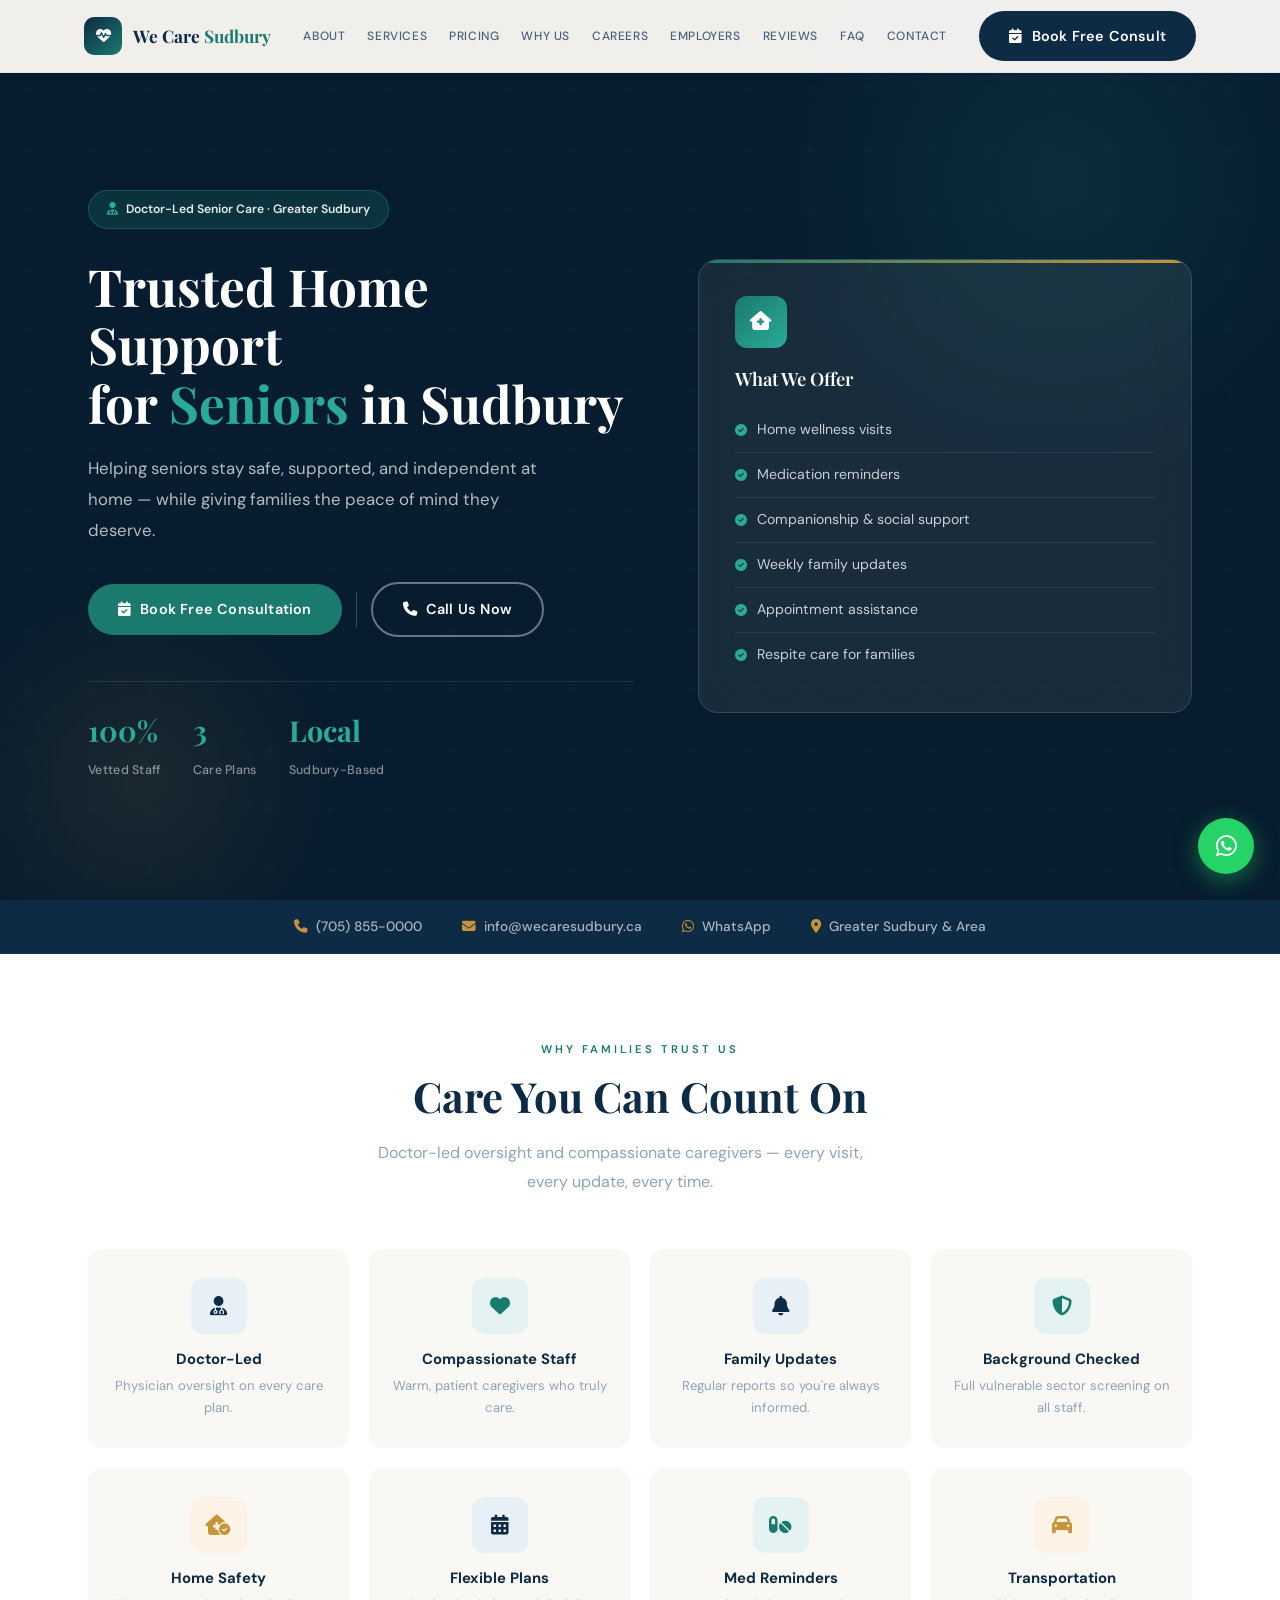
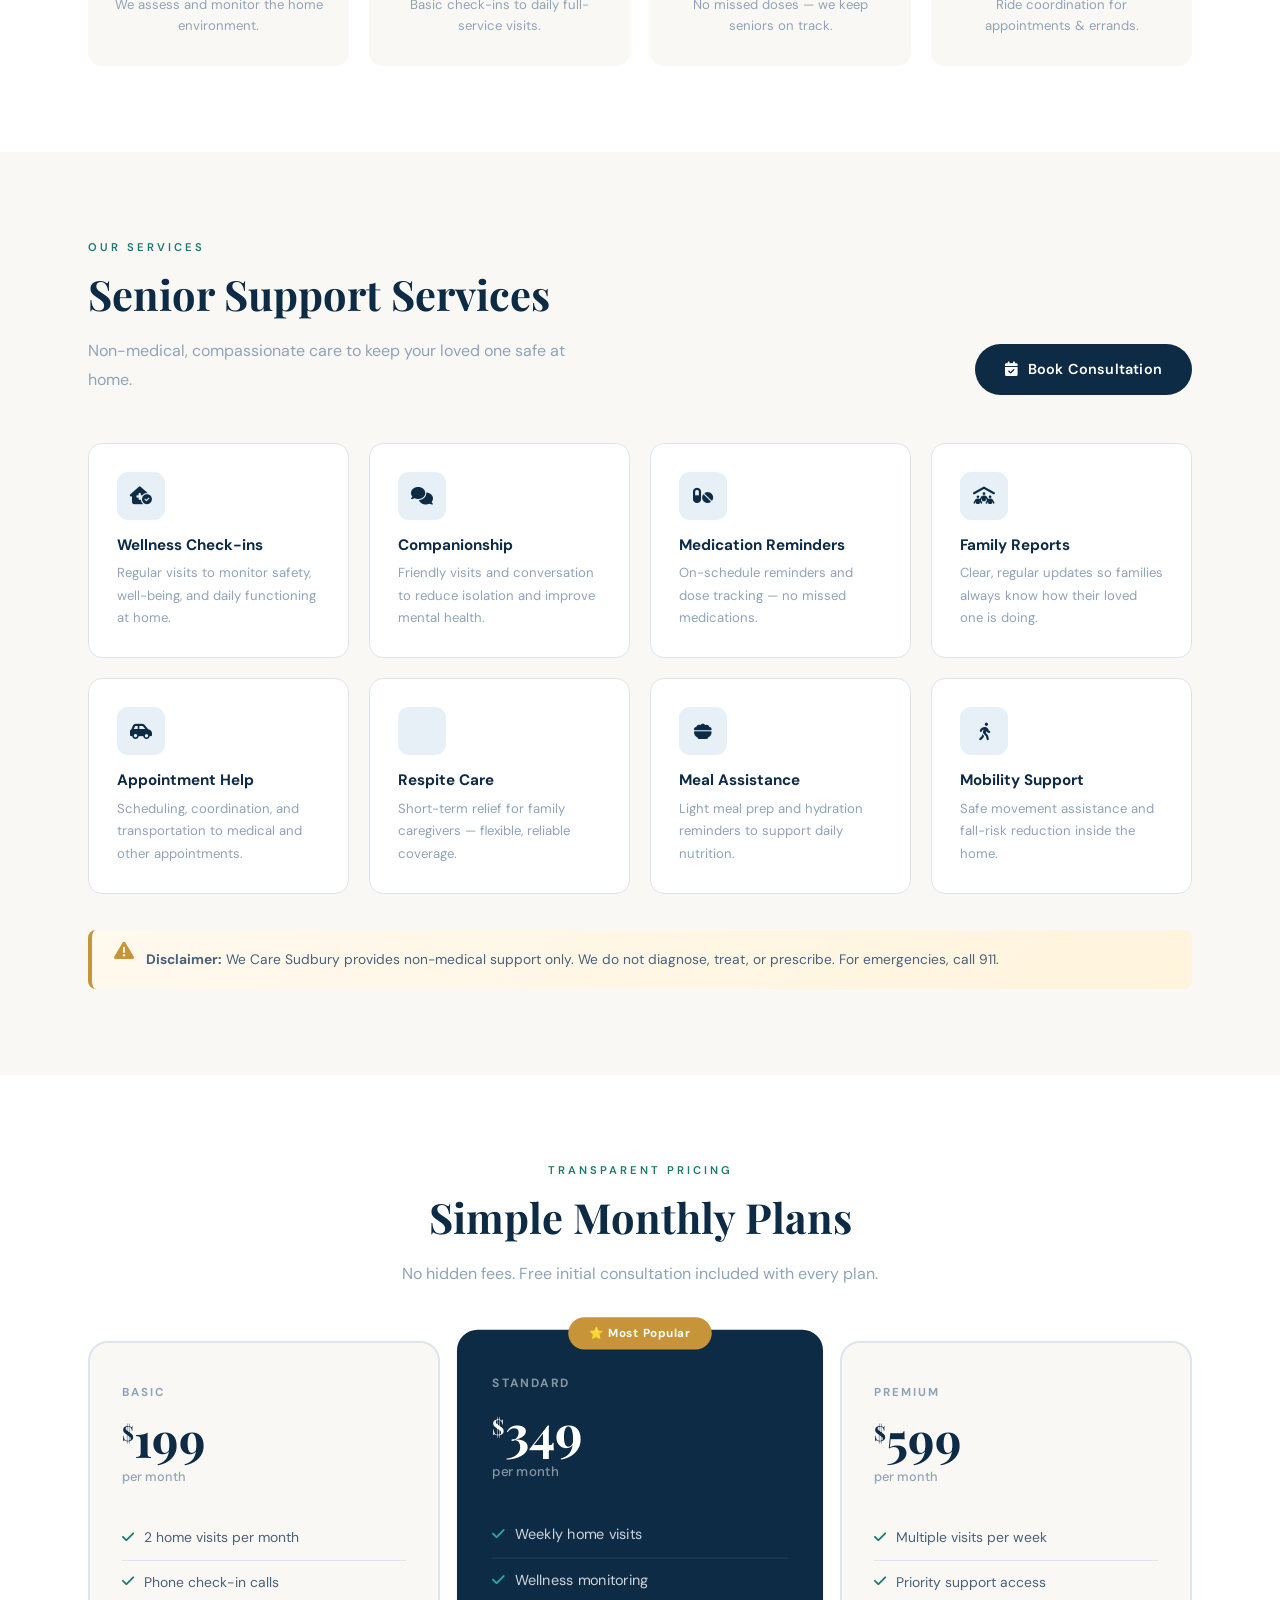
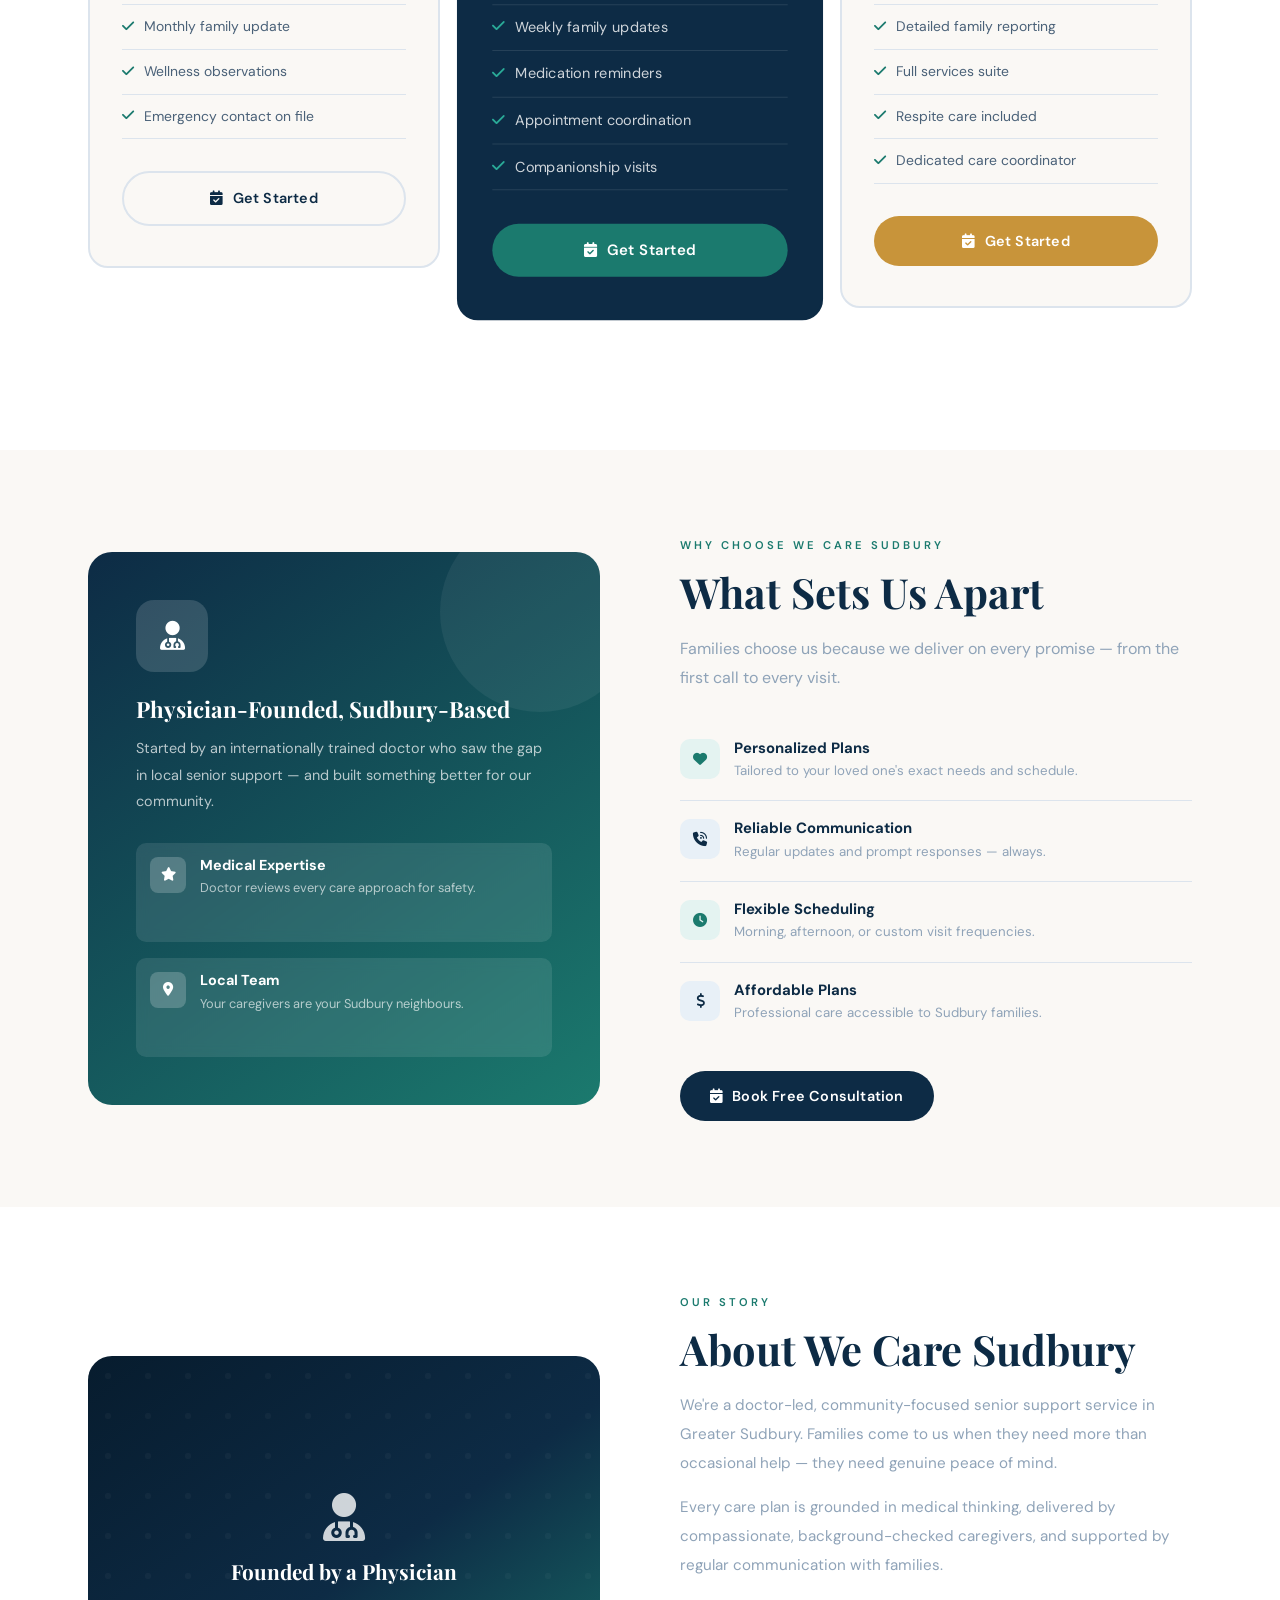
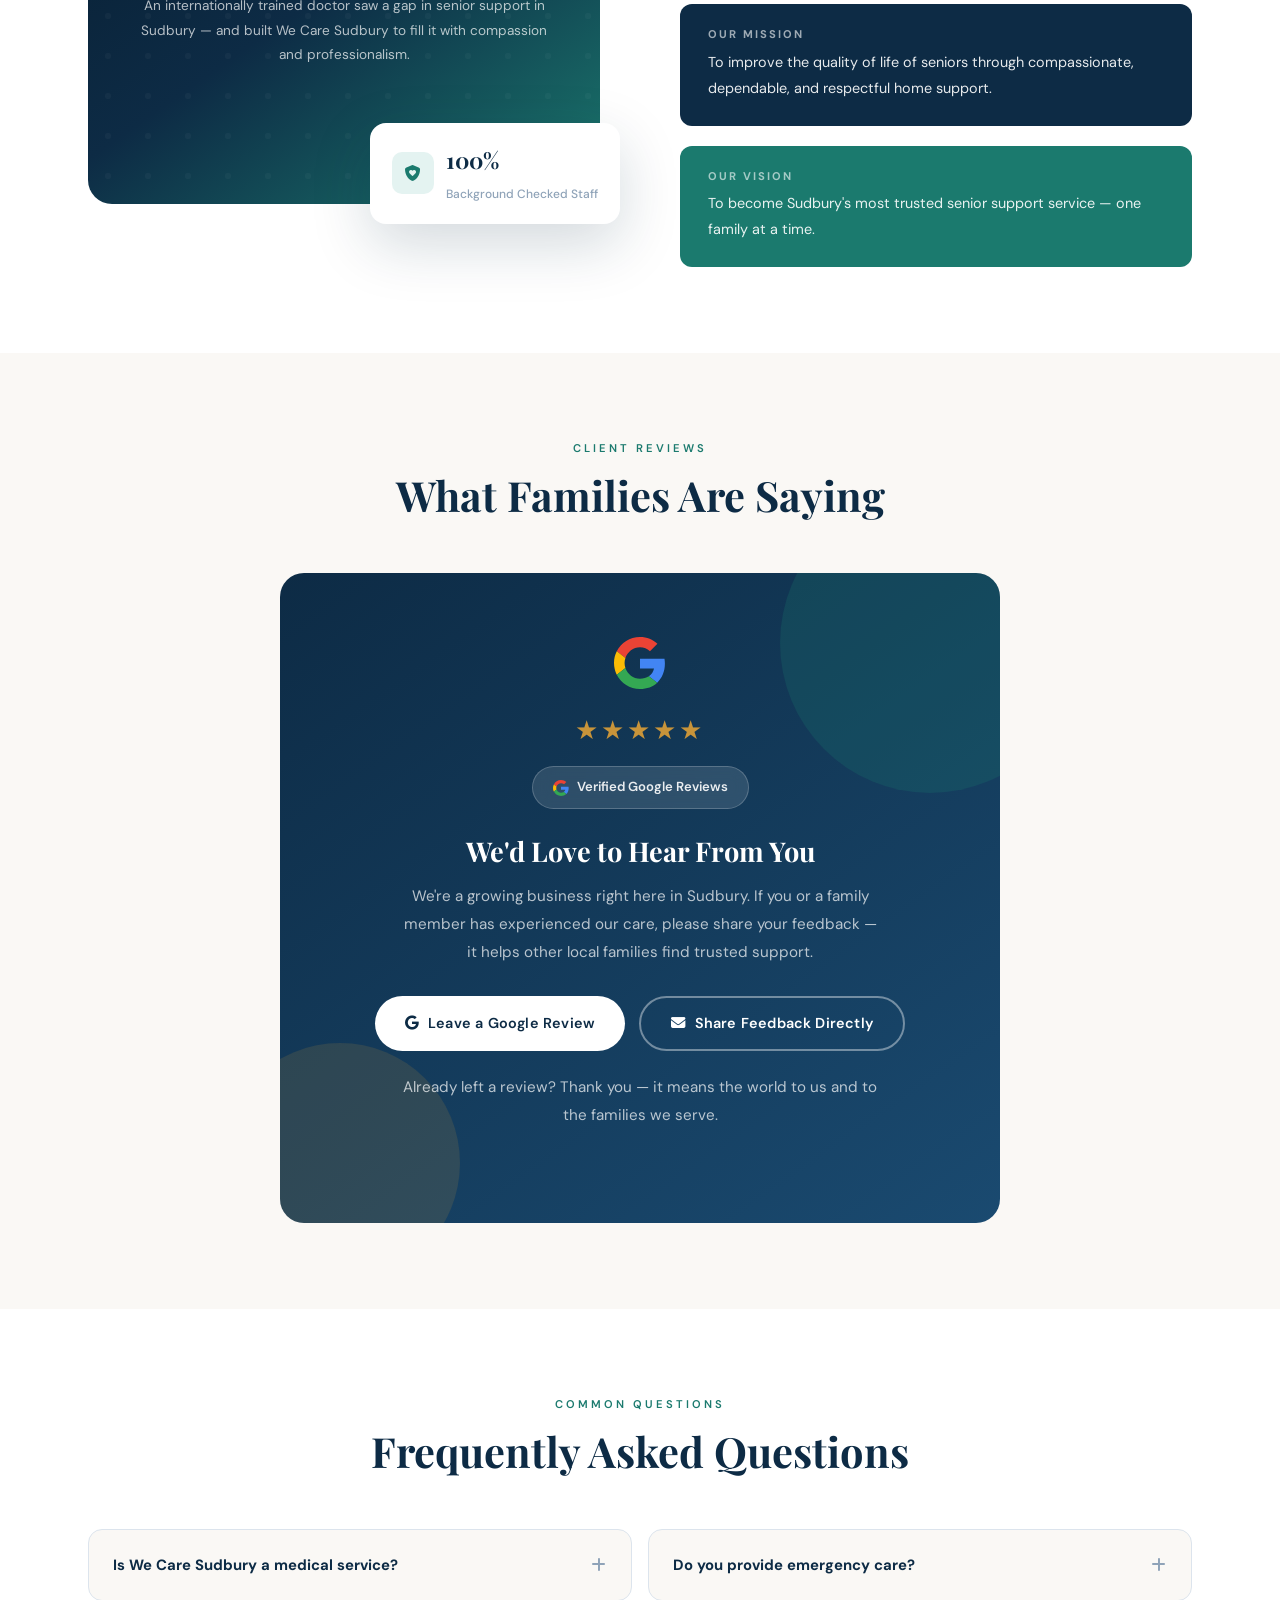
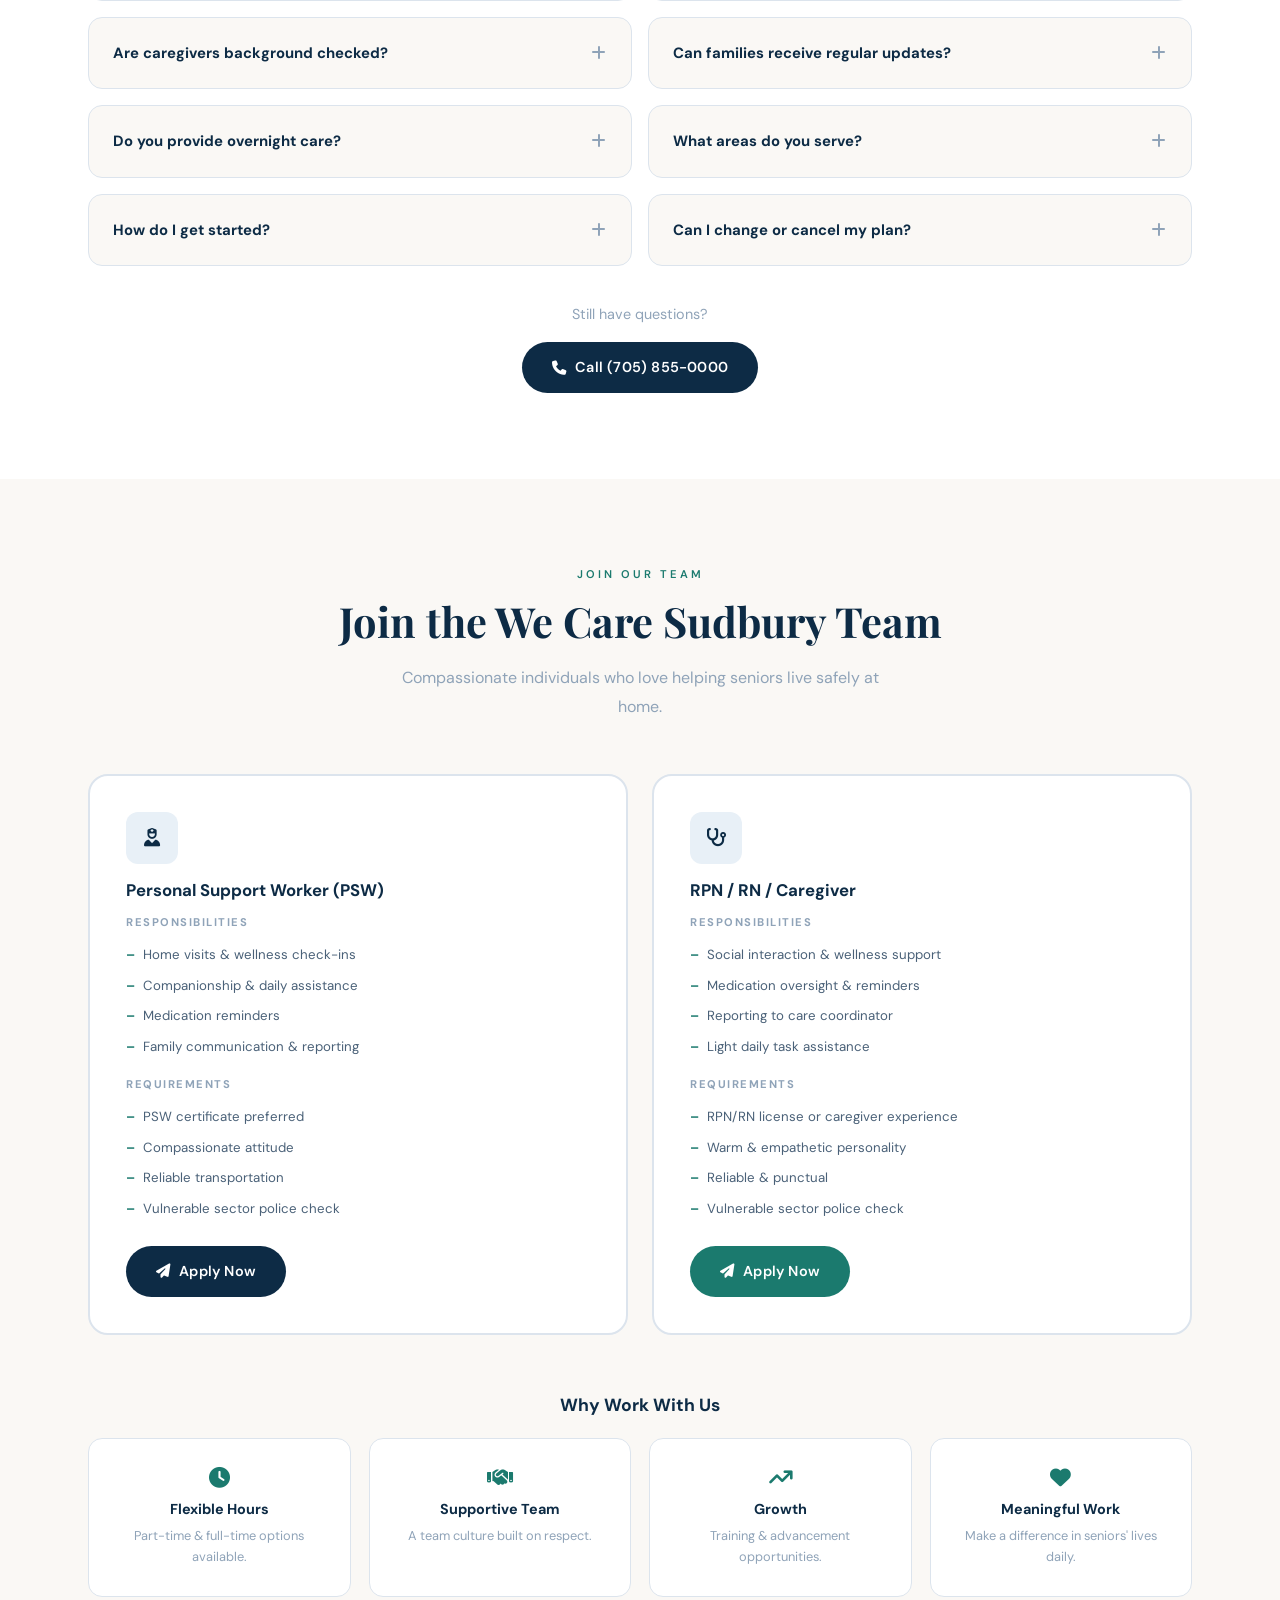
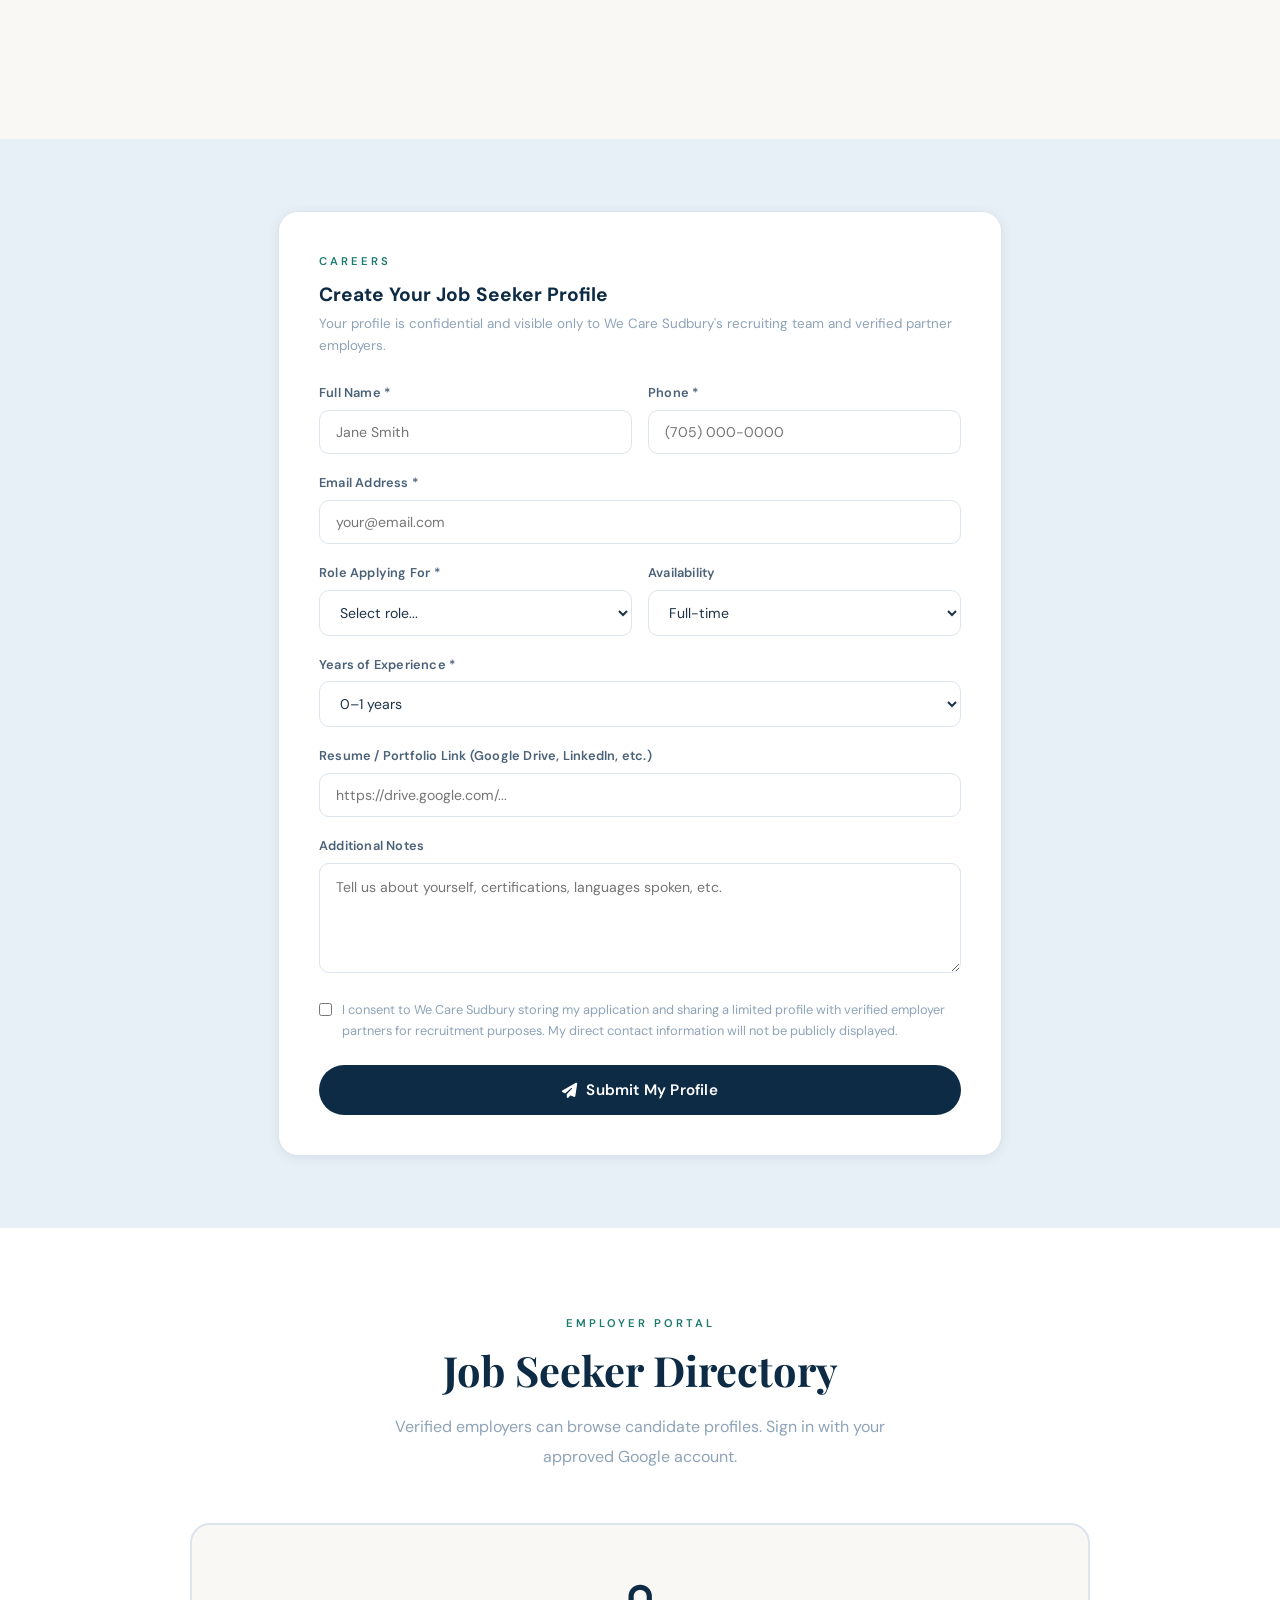
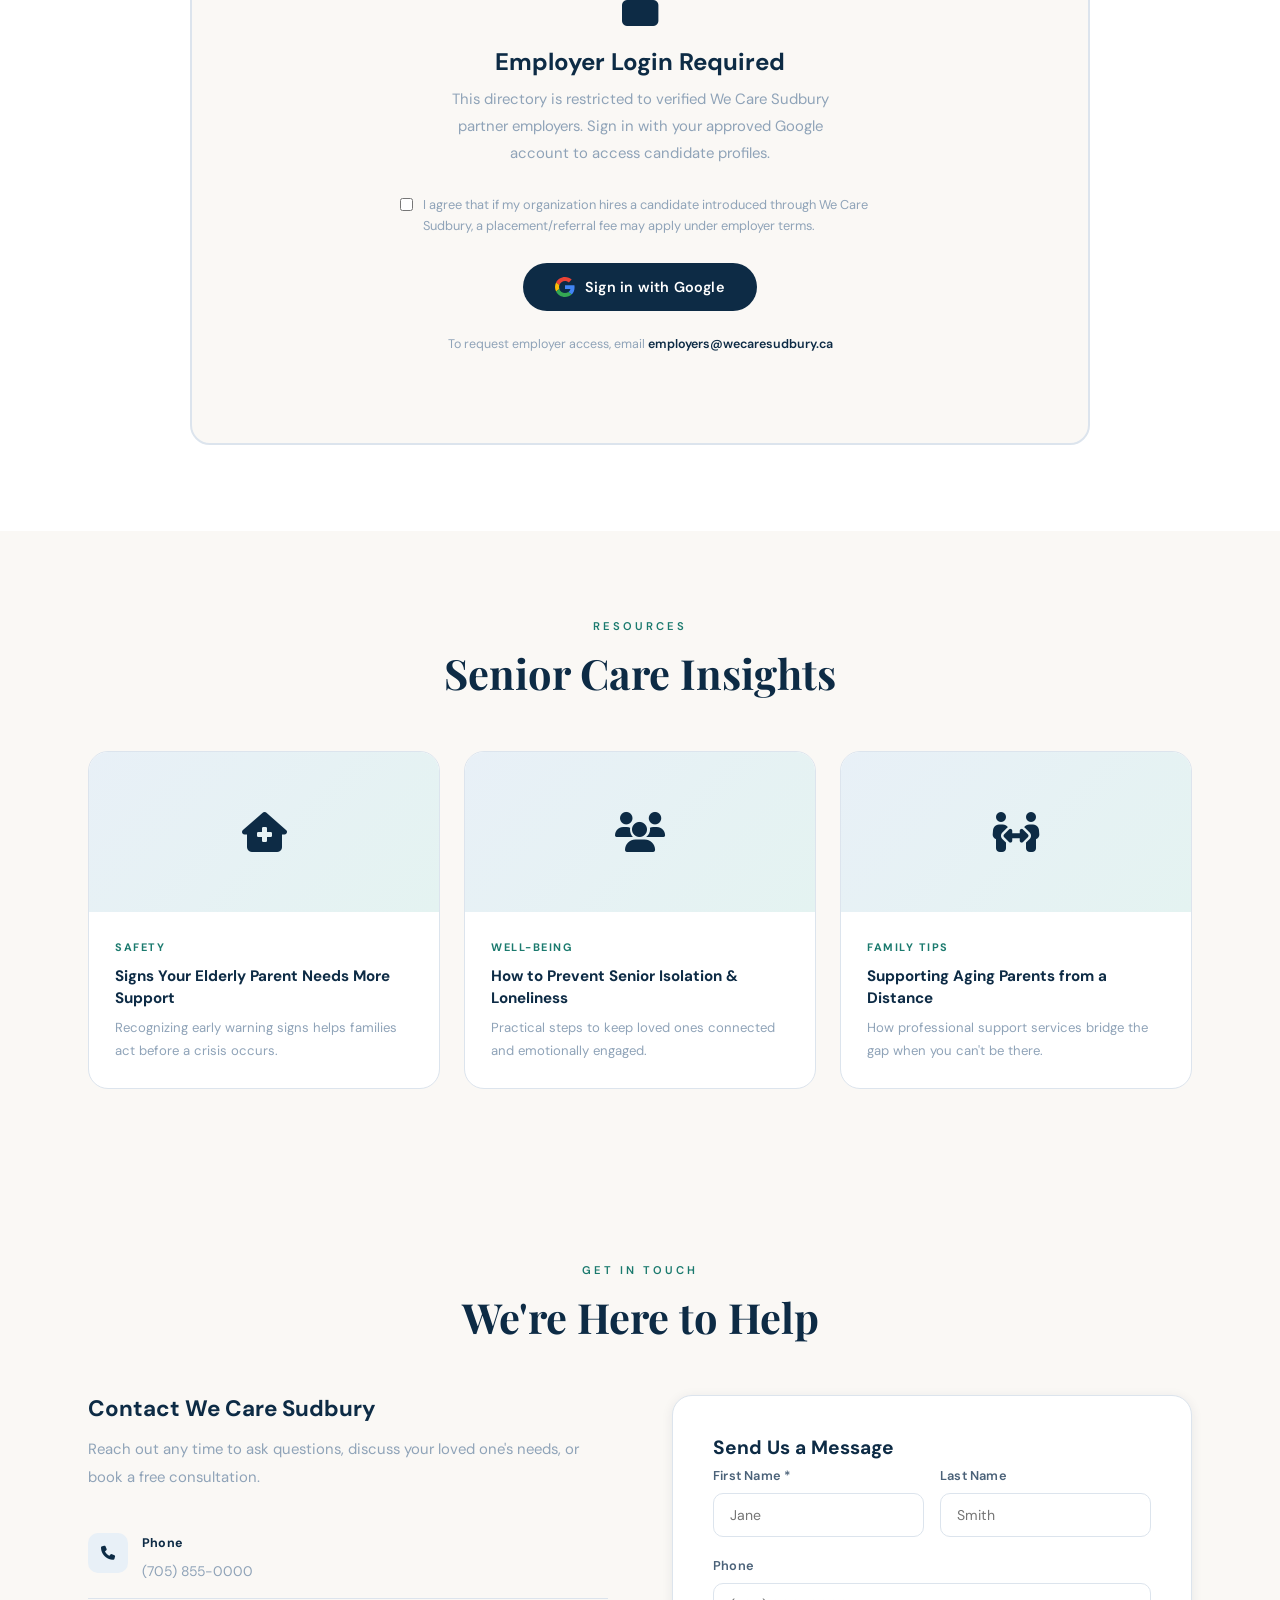
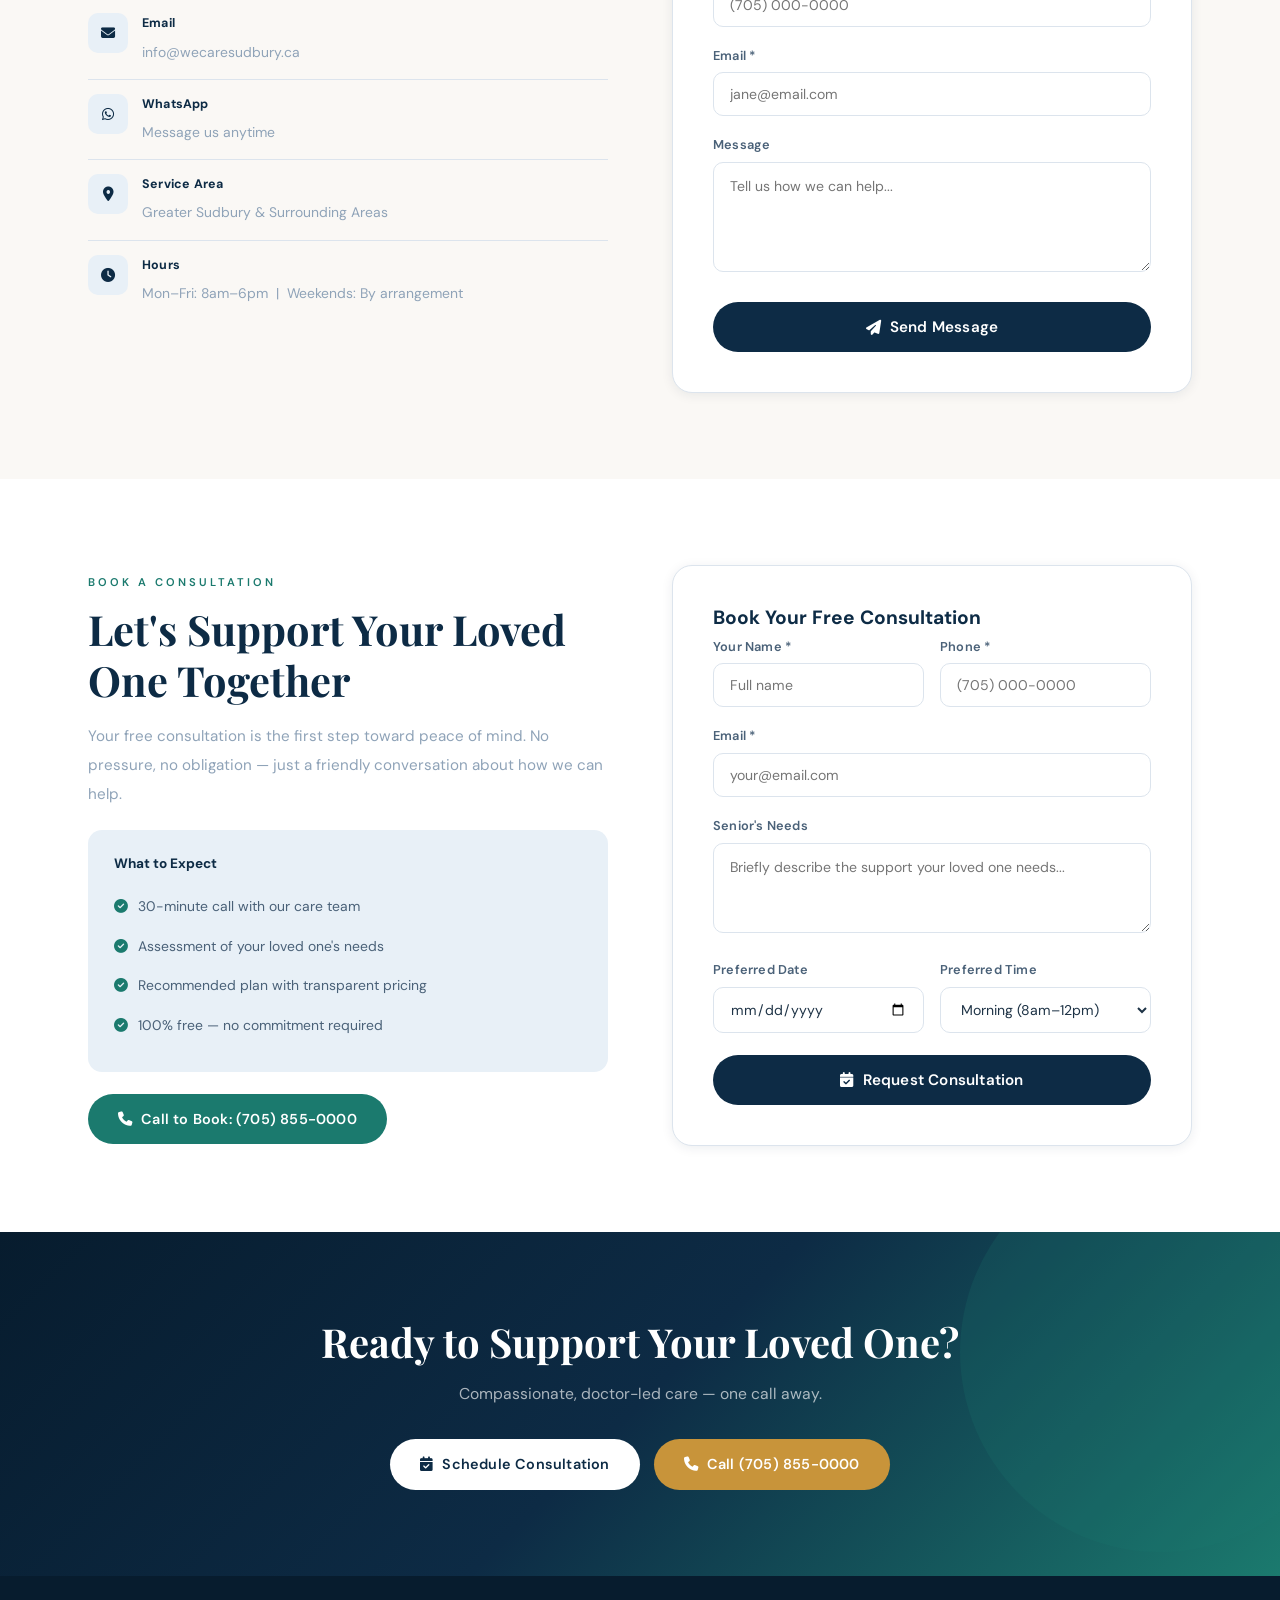
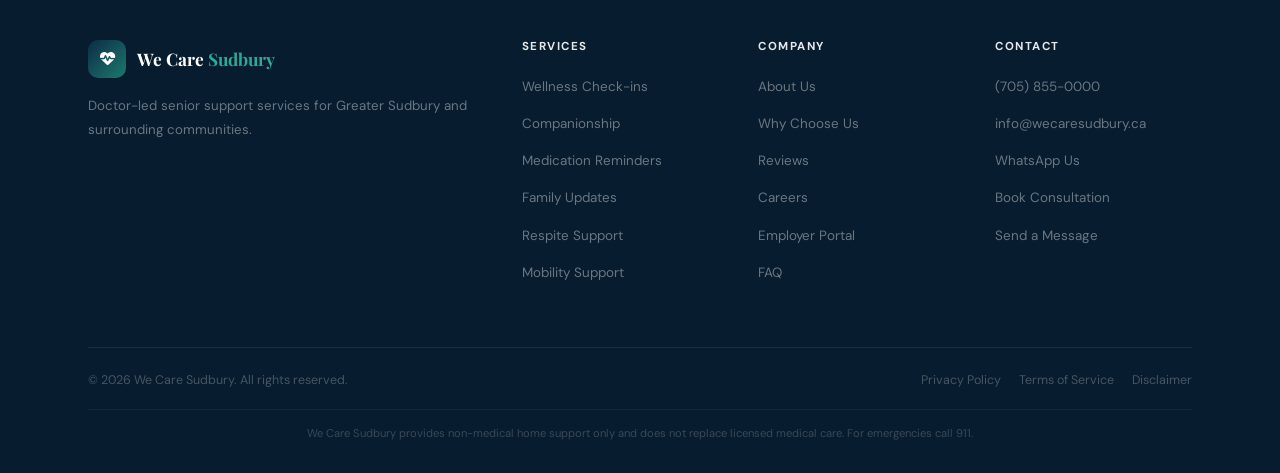
==== index.html @ a706f832 "Rename Index.html to index.html" ====
<!DOCTYPE html>
<html lang="en">
<head>
<meta charset="UTF-8"/>
<meta name="viewport" content="width=device-width,initial-scale=1.0"/>
<title>We Care Sudbury | Doctor-Led Senior Home Support</title>
<meta name="description" content="Doctor-led senior home support in Greater Sudbury. Wellness visits, companionship, medication reminders, respite support, and more."/>
<link rel="preconnect" href="https://fonts.googleapis.com"/>
<link href="https://fonts.googleapis.com/css2?family=Playfair+Display:wght@400;600;700;800&family=DM+Sans:wght@300;400;500;600;700&display=swap" rel="stylesheet"/>
<link rel="stylesheet" href="https://cdnjs.cloudflare.com/ajax/libs/font-awesome/6.5.0/css/all.min.css"/>
<script src="https://accounts.google.com/gsi/client" async defer></script>
<style>
/* ═══════════════════ VARIABLES ═══════════════════ */
:root{
  --navy:#0d2b45;
  --navy-dk:#071c2e;
  --navy-lt:#e8f0f7;
  --teal:#1b7a6e;
  --teal-lt:#e4f3f1;
  --teal-md:#2aab98;
  --gold:#c8943a;
  --gold-lt:#fdf3e4;
  --cream:#faf8f5;
  --white:#ffffff;
  --g100:#f0f4f8;
  --g200:#dce4ed;
  --g400:#8fa3b8;
  --g600:#4a6178;
  --g800:#1e3346;
  --shadow-sm:0 2px 12px rgba(13,43,69,.08);
  --shadow-md:0 8px 32px rgba(13,43,69,.12);
  --shadow-lg:0 20px 60px rgba(13,43,69,.18);
  --r:14px;
  --r-sm:8px;
}
*,*::before,*::after{box-sizing:border-box;margin:0;padding:0}
html{scroll-behavior:smooth}
body{font-family:'DM Sans',sans-serif;color:var(--g800);background:var(--cream);line-height:1.7;overflow-x:hidden}
h1,h2,h3,h4,h5{font-family:'Playfair Display',serif;line-height:1.22}
a{text-decoration:none;color:inherit}

/* ═══════════════════ UTILITIES ═══════════════════ */
.container{max-width:1160px;margin:0 auto;padding:0 28px}
.container-sm{max-width:780px;margin:0 auto;padding:0 28px}
section{scroll-margin-top:72px}
.lbl{font-family:'DM Sans',sans-serif;font-weight:600;font-size:.7rem;text-transform:uppercase;letter-spacing:3px;color:var(--teal);margin-bottom:12px;display:block}
.stitle{font-size:clamp(1.8rem,4vw,2.6rem);font-weight:700;margin-bottom:16px;color:var(--navy)}
.ssub{font-size:1rem;color:var(--g400);line-height:1.85;max-width:520px}
.text-center{text-align:center}
.text-center .ssub{margin-left:auto;margin-right:auto}

/* ═══════════════════ BUTTONS ═══════════════════ */
.btn{display:inline-flex;align-items:center;gap:9px;padding:13px 30px;border-radius:50px;font-family:'DM Sans',sans-serif;font-weight:600;font-size:.9rem;cursor:pointer;border:none;transition:all .28s cubic-bezier(.34,1.56,.64,1);letter-spacing:.2px;white-space:nowrap}
.btn-navy{background:var(--navy);color:#fff}
.btn-navy:hover{background:var(--navy-dk);transform:translateY(-2px);box-shadow:0 10px 28px rgba(13,43,69,.35)}
.btn-teal{background:var(--teal);color:#fff}
.btn-teal:hover{background:#155f55;transform:translateY(-2px);box-shadow:0 10px 28px rgba(27,122,110,.35)}
.btn-gold{background:var(--gold);color:#fff}
.btn-gold:hover{background:#a87830;transform:translateY(-2px);box-shadow:0 10px 28px rgba(200,148,58,.4)}
.btn-outline{background:transparent;color:var(--navy);border:2px solid var(--g200)}
.btn-outline:hover{border-color:var(--navy);background:var(--navy);color:#fff;transform:translateY(-2px)}
.btn-outline-white{background:transparent;color:#fff;border:2px solid rgba(255,255,255,.4)}
.btn-outline-white:hover{background:#fff;color:var(--navy);transform:translateY(-2px)}
.btn-white{background:#fff;color:var(--navy)}
.btn-white:hover{background:var(--cream);transform:translateY(-2px);box-shadow:var(--shadow-md)}
.btn-sm{padding:10px 22px;font-size:.82rem}

/* ═══════════════════ NAV ═══════════════════ */
nav{position:fixed;top:0;left:0;right:0;z-index:1000;background:rgba(250,248,245,.96);backdrop-filter:blur(14px);border-bottom:1px solid var(--g200);transition:box-shadow .3s}
.nav-inner{display:flex;align-items:center;justify-content:space-between;height:72px;max-width:1160px;margin:0 auto;padding:0 24px;gap:16px}
.logo{display:flex;align-items:center;gap:11px;flex-shrink:0}
.logo-mark{width:38px;height:38px;background:linear-gradient(135deg,var(--navy),var(--teal));border-radius:10px;display:flex;align-items:center;justify-content:center;color:#fff;font-size:.95rem}
.logo-text{font-family:'Playfair Display',serif;font-weight:700;font-size:1.08rem;color:var(--navy)}
.logo-text span{color:var(--teal)}
.nav-links{display:flex;align-items:center;gap:2px;flex:1;justify-content:center}
.nav-links a{font-family:'DM Sans',sans-serif;font-weight:500;font-size:.75rem;color:var(--g600);padding:7px 10px;border-radius:8px;transition:all .2s;text-transform:uppercase;letter-spacing:.6px}
.nav-links a:hover{color:var(--navy);background:var(--navy-lt)}
.hamburger{display:none;background:none;border:none;cursor:pointer;padding:8px;flex-shrink:0}
.hamburger span{display:block;width:22px;height:2px;background:var(--g600);margin:5px 0;border-radius:2px;transition:all .3s}
.mob{display:none;position:fixed;top:72px;left:0;right:0;bottom:0;background:var(--cream);z-index:999;padding:28px;overflow-y:auto}
.mob.open{display:block}
.mob a{display:block;font-family:'DM Sans',sans-serif;font-weight:600;font-size:1rem;color:var(--g600);padding:14px 0;border-bottom:1px solid var(--g200)}
.mob a:hover{color:var(--navy)}
.mob .btn{margin-top:16px;width:100%;justify-content:center}

/* ═══════════════════ ANIMATIONS ═══════════════════ */
.fu{opacity:0;transform:translateY(28px);transition:opacity .6s ease,transform .6s ease}
.fu.vis{opacity:1;transform:translateY(0)}

/* ═══════════════════ HERO ═══════════════════ */
#home{min-height:100vh;background:var(--navy-dk);display:flex;align-items:center;padding-top:72px;position:relative;overflow:hidden}
.hero-bg{position:absolute;inset:0;background:url("data:image/svg+xml,%3Csvg width='60' height='60' viewBox='0 0 60 60' xmlns='http://www.w3.org/2000/svg'%3E%3Cg fill='none' fill-rule='evenodd'%3E%3Cg fill='%231b7a6e' fill-opacity='0.04'%3E%3Ccircle cx='30' cy='30' r='4'/%3E%3C/g%3E%3C/g%3E%3C/svg%3E")}
.hero-glow{position:absolute;top:-120px;right:-80px;width:600px;height:600px;border-radius:50%;background:radial-gradient(circle,rgba(27,122,110,.18) 0%,transparent 70%);pointer-events:none}
.hero-glow2{position:absolute;bottom:-80px;left:-60px;width:400px;height:400px;border-radius:50%;background:radial-gradient(circle,rgba(200,148,58,.1) 0%,transparent 70%);pointer-events:none}
.hero-grid{display:grid;grid-template-columns:1.05fr 0.95fr;gap:64px;align-items:center;padding:80px 0;position:relative;z-index:1}
.hero-txt{color:#fff}
.hero-badge{display:inline-flex;align-items:center;gap:8px;background:rgba(27,122,110,.25);border:1px solid rgba(42,171,152,.3);border-radius:50px;padding:8px 18px;font-size:.76rem;font-weight:600;color:rgba(255,255,255,.9);margin-bottom:28px;backdrop-filter:blur(8px)}
.hero-badge i{color:var(--teal-md)}
.hero-txt h1{font-size:clamp(2rem,4.8vw,3.2rem);font-weight:700;color:#fff;margin-bottom:20px;line-height:1.15}
.hero-txt h1 em{color:var(--teal-md);font-style:normal}
.hero-txt p{font-size:1.05rem;color:rgba(255,255,255,.7);margin-bottom:36px;line-height:1.85;max-width:460px}
.hero-btns{display:flex;align-items:center;gap:14px;flex-wrap:wrap;margin-bottom:44px}
.hero-divider{width:1px;height:36px;background:rgba(255,255,255,.2)}
.hero-stats{display:flex;gap:32px;padding-top:24px;border-top:1px solid rgba(255,255,255,.1);flex-wrap:wrap}
.hero-stat strong{display:block;font-family:'Playfair Display',serif;font-size:1.8rem;font-weight:700;color:var(--teal-md)}
.hero-stat span{font-size:.78rem;color:rgba(255,255,255,.5);font-weight:500;letter-spacing:.3px}

/* Hero Card */
.hero-card{background:rgba(255,255,255,.07);backdrop-filter:blur(18px);border:1px solid rgba(255,255,255,.13);border-radius:20px;padding:36px;position:relative;overflow:hidden}
.hero-card::before{content:'';position:absolute;top:0;left:0;right:0;height:3px;background:linear-gradient(90deg,var(--teal),var(--gold))}
.hero-card-icon{width:52px;height:52px;background:linear-gradient(135deg,var(--teal),var(--teal-md));border-radius:12px;display:flex;align-items:center;justify-content:center;color:#fff;font-size:1.2rem;margin-bottom:20px}
.hero-card h3{font-size:1.15rem;color:#fff;margin-bottom:18px;font-weight:600}
.hero-card ul{list-style:none}
.hero-card li{padding:10px 0;border-bottom:1px solid rgba(255,255,255,.08);font-size:.88rem;color:rgba(255,255,255,.78);display:flex;align-items:center;gap:10px}
.hero-card li:last-child{border:none}
.hero-card li i{color:var(--teal-md);font-size:.75rem}

/* ═══════════════════ CONTACT STRIP ═══════════════════ */
.cstrip{background:var(--navy);padding:15px 0;border-bottom:1px solid rgba(255,255,255,.06)}
.cstrip-in{display:flex;align-items:center;justify-content:center;gap:40px;flex-wrap:wrap}
.cstrip a{color:rgba(255,255,255,.65);font-size:.85rem;font-weight:500;display:flex;align-items:center;gap:8px;transition:color .2s}
.cstrip a:hover{color:#fff}
.cstrip i{color:var(--gold)}

/* ═══════════════════ TRUST SECTION ═══════════════════ */
#trust{padding:86px 0;background:#fff}
.trust-header{text-align:center;max-width:560px;margin:0 auto 52px}
.tgrid{display:grid;grid-template-columns:repeat(4,1fr);gap:20px}
.tcard{background:var(--cream);border-radius:var(--r);padding:28px 20px;text-align:center;transition:all .3s;border:1.5px solid transparent;cursor:default}
.tcard:hover{border-color:var(--g200);background:#fff;transform:translateY(-4px);box-shadow:var(--shadow-md)}
.tico{width:56px;height:56px;border-radius:12px;display:flex;align-items:center;justify-content:center;font-size:1.25rem;margin:0 auto 16px}
.tico.navy{background:var(--navy-lt);color:var(--navy)}
.tico.teal{background:var(--teal-lt);color:var(--teal)}
.tico.gold{background:var(--gold-lt);color:var(--gold)}
.tcard h4{font-family:'DM Sans',sans-serif;font-size:.93rem;font-weight:700;margin-bottom:7px;color:var(--navy)}
.tcard p{font-size:.82rem;color:var(--g400);line-height:1.65}

/* ═══════════════════ SERVICES ═══════════════════ */
#services{padding:86px 0;background:var(--cream)}
.svcs-hdr{display:flex;justify-content:space-between;align-items:flex-end;margin-bottom:48px;flex-wrap:wrap;gap:20px}
.sgrid{display:grid;grid-template-columns:repeat(4,1fr);gap:20px}
.scard{border-radius:var(--r);padding:28px;background:#fff;border:1.5px solid var(--g200);transition:all .3s;position:relative;overflow:hidden}
.scard::after{content:'';position:absolute;bottom:0;left:0;right:0;height:3px;background:linear-gradient(90deg,var(--teal),var(--teal-md));transform:scaleX(0);transform-origin:left;transition:transform .35s}
.scard:hover::after{transform:scaleX(1)}
.scard:hover{box-shadow:var(--shadow-md);transform:translateY(-4px);border-color:transparent}
.sico{width:48px;height:48px;background:var(--navy-lt);color:var(--navy);border-radius:11px;display:flex;align-items:center;justify-content:center;font-size:1.1rem;margin-bottom:16px}
.scard h3{font-family:'DM Sans',sans-serif;font-size:.95rem;font-weight:700;margin-bottom:8px;color:var(--navy)}
.scard p{font-size:.82rem;color:var(--g400);line-height:1.7}
.disc{background:linear-gradient(135deg,#fff9ee,#fff4dc);border-left:4px solid var(--gold);border-radius:var(--r-sm);padding:18px 22px;margin-top:36px;display:flex;align-items:flex-start;gap:12px}
.disc i{color:var(--gold);margin-top:2px;flex-shrink:0}
.disc p{font-size:.86rem;color:var(--g600)}

/* ═══════════════════ PRICING ═══════════════════ */
#pricing{padding:86px 0;background:#fff}
.pgrid{display:grid;grid-template-columns:repeat(3,1fr);gap:24px;margin-top:52px;align-items:start}
.pcard{background:var(--cream);border-radius:20px;padding:40px 32px;border:2px solid var(--g200);transition:all .3s;position:relative}
.pcard.feat{background:var(--navy);border-color:var(--navy);transform:scale(1.04);z-index:1}
.pcard:hover:not(.feat){box-shadow:var(--shadow-lg);border-color:var(--g200)}
.pcard.feat:hover{box-shadow:var(--shadow-lg)}
.pop-badge{position:absolute;top:-14px;left:50%;transform:translateX(-50%);background:var(--gold);color:#fff;font-size:.7rem;font-weight:700;padding:6px 20px;border-radius:50px;white-space:nowrap;letter-spacing:.5px;font-family:'DM Sans',sans-serif}
.p-name{font-family:'DM Sans',sans-serif;font-size:.72rem;font-weight:700;color:var(--g400);text-transform:uppercase;letter-spacing:2px;margin-bottom:12px}
.pcard.feat .p-name{color:rgba(255,255,255,.5)}
.p-price{font-family:'Playfair Display',serif;font-size:3rem;font-weight:700;color:var(--navy);line-height:1;margin-bottom:4px}
.pcard.feat .p-price{color:#fff}
.p-price sup{font-size:1.3rem;vertical-align:super}
.p-mo{font-size:.8rem;color:var(--g400);margin-bottom:28px;font-weight:500}
.pcard.feat .p-mo{color:rgba(255,255,255,.5)}
.p-feats{list-style:none;margin-bottom:32px}
.p-feats li{padding:10px 0;border-bottom:1px solid var(--g200);font-size:.87rem;color:var(--g600);display:flex;align-items:center;gap:10px}
.pcard.feat .p-feats li{border-color:rgba(255,255,255,.1);color:rgba(255,255,255,.8)}
.p-feats li i{color:var(--teal)}
.pcard.feat .p-feats li i{color:var(--teal-md)}
.pcard .btn{width:100%;justify-content:center}
.pricing-note{text-align:center;margin-top:32px;font-size:.86rem;color:var(--g400)}
.pricing-note a{color:var(--navy);font-weight:600}

/* ═══════════════════ WHY US ═══════════════════ */
#why{padding:86px 0;background:var(--cream)}
.why-grid{display:grid;grid-template-columns:1fr 1fr;gap:80px;align-items:center}
.why-vis{background:linear-gradient(145deg,var(--navy),var(--teal));border-radius:24px;padding:48px;color:#fff;position:relative;overflow:hidden}
.why-vis::before{content:'';position:absolute;top:-40px;right:-40px;width:200px;height:200px;border-radius:50%;background:rgba(255,255,255,.06)}
.why-vis-icon{width:72px;height:72px;background:rgba(255,255,255,.15);border-radius:18px;display:flex;align-items:center;justify-content:center;color:#fff;font-size:1.8rem;margin-bottom:24px}
.why-vis h3{font-size:1.4rem;color:#fff;margin-bottom:12px}
.why-vis p{font-size:.9rem;color:rgba(255,255,255,.7);line-height:1.85;margin-bottom:28px}
.why-pts{display:flex;flex-direction:column;gap:16px}
.wpt{display:flex;align-items:flex-start;gap:14px;padding:14px;background:rgba(255,255,255,.1);border-radius:10px;backdrop-filter:blur(6px)}
.wpi{width:36px;height:36px;min-width:36px;border-radius:8px;background:rgba(255,255,255,.2);display:flex;align-items:center;justify-content:center;color:#fff;font-size:.85rem}
.wpt h4{font-family:'DM Sans',sans-serif;font-size:.9rem;font-weight:700;color:#fff;margin-bottom:2px}
.wpt p{font-size:.8rem;color:rgba(255,255,255,.65)}
.why-list{margin-top:28px;display:flex;flex-direction:column;gap:0}
.wlt{display:flex;align-items:flex-start;gap:14px;padding:18px 0;border-bottom:1px solid var(--g200)}
.wlt:last-child{border:none}
.wlt-ico{width:40px;height:40px;min-width:40px;border-radius:10px;display:flex;align-items:center;justify-content:center;font-size:.88rem}
.wlt-ico.teal{background:var(--teal-lt);color:var(--teal)}
.wlt-ico.navy{background:var(--navy-lt);color:var(--navy)}
.wlt h4{font-family:'DM Sans',sans-serif;font-size:.93rem;font-weight:700;color:var(--navy);margin-bottom:3px}
.wlt p{font-size:.83rem;color:var(--g400)}

/* ═══════════════════ ABOUT ═══════════════════ */
#about{padding:86px 0;background:#fff}
.abt-grid{display:grid;grid-template-columns:1fr 1fr;gap:80px;align-items:center}
.abt-visual{position:relative}
.abt-vis-main{background:linear-gradient(145deg,var(--navy-dk),var(--navy),var(--teal));border-radius:24px;aspect-ratio:4/3.5;display:flex;flex-direction:column;align-items:center;justify-content:center;color:#fff;text-align:center;padding:40px;position:relative;overflow:hidden}
.abt-vis-main::before{content:'';position:absolute;inset:0;background:url("data:image/svg+xml,%3Csvg width='40' height='40' viewBox='0 0 40 40' xmlns='http://www.w3.org/2000/svg'%3E%3Cg fill='none' fill-rule='evenodd'%3E%3Cg fill='%23ffffff' fill-opacity='0.03'%3E%3Ccircle cx='20' cy='20' r='3'/%3E%3C/g%3E%3C/g%3E%3C/svg%3E")}
.abt-vis-main i{font-size:3rem;opacity:.8;margin-bottom:18px;position:relative;z-index:1}
.abt-vis-main h3{font-size:1.3rem;color:#fff;margin-bottom:10px;position:relative;z-index:1}
.abt-vis-main p{font-size:.85rem;color:rgba(255,255,255,.7);line-height:1.8;position:relative;z-index:1}
.abt-float{position:absolute;bottom:-20px;right:-20px;background:#fff;border-radius:16px;padding:18px 22px;box-shadow:var(--shadow-lg);display:flex;align-items:center;gap:12px}
.abt-float-ico{width:42px;height:42px;background:var(--teal-lt);border-radius:10px;display:flex;align-items:center;justify-content:center;color:var(--teal);font-size:1rem}
.abt-float strong{display:block;font-family:'Playfair Display',serif;font-size:1.4rem;color:var(--navy)}
.abt-float span{font-size:.75rem;color:var(--g400);font-weight:500}
.mbox{border-radius:12px;padding:24px 28px;color:#fff;margin-top:20px}
.mbox.navy{background:var(--navy)}
.mbox.teal{background:var(--teal)}
.mbox h4{font-family:'DM Sans',sans-serif;font-size:.7rem;text-transform:uppercase;letter-spacing:2px;opacity:.6;margin-bottom:8px}
.mbox p{font-size:.9rem;line-height:1.8;opacity:.9}

/* ═══════════════════ REVIEWS ═══════════════════ */
#reviews{padding:86px 0;background:var(--cream)}
.rev-box{background:linear-gradient(145deg,var(--navy),#1a4a70);border-radius:24px;padding:64px 48px;text-align:center;max-width:720px;margin:0 auto;position:relative;overflow:hidden;color:#fff}
.rev-box::before{content:'';position:absolute;top:-80px;right:-80px;width:300px;height:300px;border-radius:50%;background:rgba(27,122,110,.25)}
.rev-box::after{content:'';position:absolute;bottom:-60px;left:-60px;width:240px;height:240px;border-radius:50%;background:rgba(200,148,58,.15)}
.g-logo{margin:0 auto 20px;width:52px;height:52px;position:relative;z-index:1}
.rev-stars{font-size:1.6rem;color:var(--gold);margin-bottom:14px;letter-spacing:3px;position:relative;z-index:1}
.gbadge{display:inline-flex;align-items:center;gap:8px;background:rgba(255,255,255,.12);border:1px solid rgba(255,255,255,.2);border-radius:50px;padding:9px 20px;font-size:.82rem;font-weight:600;color:rgba(255,255,255,.9);margin-bottom:26px;position:relative;z-index:1;backdrop-filter:blur(8px)}
.rev-box h3{font-size:1.7rem;font-weight:700;color:#fff;margin-bottom:14px;position:relative;z-index:1}
.rev-box > p{font-size:.95rem;color:rgba(255,255,255,.7);line-height:1.85;margin-bottom:30px;max-width:480px;margin-left:auto;margin-right:auto;position:relative;z-index:1}
.rev-btns{display:flex;gap:14px;justify-content:center;flex-wrap:wrap;position:relative;z-index:1}
.rev-note{font-size:.78rem;color:rgba(255,255,255,.45);margin-top:22px;position:relative;z-index:1}

/* ═══════════════════ FAQ ═══════════════════ */
#faq{padding:86px 0;background:#fff}
.faq-grid{display:grid;grid-template-columns:1fr 1fr;gap:16px;margin-top:52px}
.fi{background:var(--cream);border-radius:var(--r);padding:24px;border:1.5px solid var(--g200);cursor:pointer;transition:all .3s}
.fi:hover{box-shadow:var(--shadow-sm)}
.fi.open{border-color:var(--navy);background:#fff}
.fi-q{display:flex;justify-content:space-between;align-items:flex-start;gap:12px}
.fi-q h4{font-family:'DM Sans',sans-serif;font-size:.93rem;font-weight:700;line-height:1.5;color:var(--navy)}
.fi-q i{color:var(--g400);transition:transform .3s;min-width:16px;margin-top:3px}
.fi.open .fi-q i{transform:rotate(45deg);color:var(--navy)}
.fi-a{display:none;margin-top:13px;font-size:.86rem;color:var(--g400);line-height:1.85;padding-top:13px;border-top:1px solid var(--g200)}
.fi.open .fi-a{display:block}

/* ═══════════════════ CAREERS ═══════════════════ */
#careers{padding:86px 0;background:var(--cream)}
.pos-grid{display:grid;grid-template-columns:1fr 1fr;gap:24px;margin-bottom:60px}
.pos-card{border:2px solid var(--g200);border-radius:20px;padding:36px;transition:all .3s;background:#fff}
.pos-card:hover{border-color:var(--navy);box-shadow:var(--shadow-md)}
.pos-ico{width:52px;height:52px;background:var(--navy-lt);color:var(--navy);border-radius:12px;display:flex;align-items:center;justify-content:center;font-size:1.15rem;margin-bottom:16px}
.pos-card h3{font-family:'DM Sans',sans-serif;font-size:1.05rem;font-weight:700;margin-bottom:14px;color:var(--navy)}
.pos-card h5{font-family:'DM Sans',sans-serif;font-size:.7rem;text-transform:uppercase;letter-spacing:1.5px;color:var(--g400);margin:16px 0 10px}
.pos-card ul{list-style:none}
.pos-card ul li{font-size:.83rem;color:var(--g600);padding:4px 0;display:flex;align-items:flex-start;gap:8px}
.pos-card ul li::before{content:'–';color:var(--teal);font-weight:700;flex-shrink:0}
.ben-grid{display:grid;grid-template-columns:repeat(4,1fr);gap:18px;margin-bottom:56px}
.ben-card{text-align:center;background:#fff;border-radius:var(--r);padding:28px 18px;border:1.5px solid var(--g200)}
.ben-card i{font-size:1.3rem;color:var(--teal);margin-bottom:13px;display:block}
.ben-card h4{font-family:'DM Sans',sans-serif;font-size:.9rem;font-weight:700;margin-bottom:6px;color:var(--navy)}
.ben-card p{font-size:.8rem;color:var(--g400)}

/* ═══════════════════ FORMS ═══════════════════ */
.fcard{background:#fff;border-radius:20px;padding:40px;box-shadow:var(--shadow-sm);border:1.5px solid var(--g200)}
.fcard h3{font-family:'DM Sans',sans-serif;font-size:1.2rem;font-weight:700;margin-bottom:6px;color:var(--navy)}
.fcard .form-intro{font-size:.84rem;color:var(--g400);margin-bottom:24px}
.fg{margin-bottom:18px}
.fg label{display:block;font-size:.8rem;font-weight:600;color:var(--g600);margin-bottom:6px;letter-spacing:.2px}
.fg input,.fg select,.fg textarea{width:100%;padding:12px 16px;border:1.5px solid var(--g200);border-radius:10px;font-family:'DM Sans',sans-serif;font-size:.88rem;color:var(--g800);transition:border-color .2s,box-shadow .2s;outline:none;background:#fff}
.fg input:focus,.fg select:focus,.fg textarea:focus{border-color:var(--navy);box-shadow:0 0 0 3px rgba(13,43,69,.08)}
.fg textarea{min-height:110px;resize:vertical;line-height:1.65}
.fg-row{display:grid;grid-template-columns:1fr 1fr;gap:16px}
.fsub{width:100%;justify-content:center;padding:15px;font-size:.95rem;margin-top:4px}
.smsg{display:none;background:var(--teal-lt);border:1.5px solid var(--teal);color:var(--teal);border-radius:var(--r-sm);padding:14px 18px;font-size:.86rem;font-weight:600;margin-top:16px}
.smsg.show{display:block}
.emsg{display:none;background:#fef2f2;border:1.5px solid #fca5a5;color:#dc2626;border-radius:var(--r-sm);padding:14px 18px;font-size:.86rem;font-weight:600;margin-top:16px}
.emsg.show{display:block}
.check-row{display:flex;align-items:flex-start;gap:10px;margin-bottom:20px}
.check-row input[type=checkbox]{width:auto;margin-top:4px;accent-color:var(--navy)}
.check-row label{font-size:.8rem;color:var(--g400);line-height:1.65}

/* ═══════════════════ APPLY ═══════════════════ */
#apply{padding:72px 0;background:var(--navy-lt)}

/* ═══════════════════ EMPLOYER PORTAL ═══════════════════ */
#employer{padding:86px 0;background:#fff}
.portal-wrap{max-width:900px;margin:0 auto}
.portal-signin-box{background:var(--cream);border-radius:20px;padding:60px 44px;text-align:center;border:2px solid var(--g200)}
.portal-signin-box > i.fa-lock{font-size:2.6rem;color:var(--navy);margin-bottom:20px}
.portal-signin-box h3{font-family:'DM Sans',sans-serif;font-size:1.5rem;font-weight:700;margin-bottom:10px;color:var(--navy)}
.portal-signin-box p{font-size:.93rem;color:var(--g400);margin-bottom:28px;max-width:420px;margin-left:auto;margin-right:auto;line-height:1.8}
.terms-row{max-width:480px;margin:0 auto 26px;text-align:left}
.portal-denied{display:none;background:#fef2f2;border-radius:20px;padding:44px;text-align:center;border:2px solid #fca5a5}
.portal-denied i{font-size:2.3rem;color:#dc2626;margin-bottom:16px}
.portal-denied h3{color:#dc2626;font-family:'DM Sans',sans-serif;font-size:1.3rem;margin-bottom:8px}
.portal-denied p{color:var(--g400);font-size:.9rem}
.portal-content{display:none}
.portal-header{display:flex;justify-content:space-between;align-items:center;margin-bottom:28px;flex-wrap:wrap;gap:12px;padding-bottom:20px;border-bottom:1.5px solid var(--g200)}
.portal-header h3{font-family:'DM Sans',sans-serif;font-size:1.2rem;font-weight:700;color:var(--navy)}
.portal-header p{font-size:.83rem;color:var(--g400)}
.portal-user-pill{background:var(--teal-lt);border-radius:50px;padding:9px 20px;font-size:.83rem;font-weight:600;color:var(--teal);display:flex;align-items:center;gap:8px}
.portal-actions{display:flex;align-items:center;gap:12px}
.candidate-filters{display:grid;grid-template-columns:1fr 1fr;gap:16px;margin-bottom:24px}
.cand-grid{display:grid;grid-template-columns:repeat(2,1fr);gap:18px}
.cand-card{background:var(--cream);border-radius:var(--r);padding:26px;border:1.5px solid var(--g200);transition:all .3s}
.cand-card:hover{box-shadow:var(--shadow-md);border-color:var(--navy)}
.cand-top{display:flex;align-items:center;gap:14px;margin-bottom:16px}
.cand-av{width:48px;height:48px;border-radius:50%;background:linear-gradient(135deg,var(--navy),var(--teal));display:flex;align-items:center;justify-content:center;color:#fff;font-weight:700;font-size:1.1rem;flex-shrink:0}
.cand-name{font-family:'DM Sans',sans-serif;font-weight:700;font-size:.97rem;color:var(--navy)}
.cand-role{font-size:.78rem;color:var(--teal);font-weight:600}
.cand-tags{display:flex;flex-wrap:wrap;gap:6px;margin-bottom:13px}
.tag{background:var(--navy-lt);color:var(--navy);border-radius:50px;padding:4px 13px;font-size:.73rem;font-weight:600}
.tag.teal{background:var(--teal-lt);color:var(--teal)}
.cand-info{font-size:.83rem;color:var(--g400);line-height:1.7}
.new-badge{background:var(--gold);color:#fff;font-size:.66rem;font-weight:700;padding:3px 9px;border-radius:50px;margin-left:6px}
.portal-note{text-align:center;margin-top:26px;font-size:.82rem;color:var(--g400)}
.portal-note a,.resume-link a,.intro-request a{color:var(--navy);font-weight:700}
.resume-link{margin-top:12px;font-size:.82rem}
.intro-request{margin-top:10px;font-size:.78rem;color:var(--g400)}

/* ═══════════════════ CONTACT ═══════════════════ */
#contact{padding:86px 0;background:var(--cream)}
.con-grid{display:grid;grid-template-columns:1fr 1fr;gap:64px;align-items:start}
.con-info h3{font-family:'DM Sans',sans-serif;font-size:1.4rem;font-weight:700;margin-bottom:14px;color:var(--navy)}
.con-info > p{color:var(--g400);line-height:1.85;margin-bottom:28px;font-size:.93rem}
.ci-list{list-style:none}
.ci-list li{display:flex;align-items:flex-start;gap:14px;padding:14px 0;border-bottom:1px solid var(--g200)}
.ci-list li:last-child{border:none}
.ci-ico{width:40px;height:40px;min-width:40px;background:var(--navy-lt);color:var(--navy);border-radius:10px;display:flex;align-items:center;justify-content:center;font-size:.88rem}
.ci-list strong{display:block;font-size:.78rem;font-weight:700;color:var(--navy);margin-bottom:3px;letter-spacing:.2px}
.ci-list span,.ci-list a{font-size:.87rem;color:var(--g400)}
.ci-list a:hover{color:var(--navy)}

/* ═══════════════════ BOOK ═══════════════════ */
#book{padding:86px 0;background:#fff}
.book-grid{display:grid;grid-template-columns:1fr 1fr;gap:64px;align-items:start}
.book-info{padding-top:8px}
.expect-box{background:var(--navy-lt);border-radius:14px;padding:26px;margin:22px 0}
.expect-box h4{font-family:'DM Sans',sans-serif;font-size:.85rem;font-weight:700;color:var(--navy);margin-bottom:14px}
.ck-list{list-style:none}
.ck-list li{padding:8px 0;font-size:.87rem;color:var(--g600);display:flex;align-items:center;gap:10px}
.ck-list li i{color:var(--teal)}

/* ═══════════════════ BLOG ═══════════════════ */
#blog{padding:86px 0;background:var(--cream)}
.blog-grid{display:grid;grid-template-columns:repeat(3,1fr);gap:24px;margin-top:52px}
.bc{background:#fff;border-radius:20px;overflow:hidden;border:1.5px solid var(--g200);transition:all .3s;cursor:default}
.bc:hover{box-shadow:var(--shadow-md);transform:translateY(-4px)}
.bc-img{height:160px;background:linear-gradient(135deg,var(--navy-lt),var(--teal-lt));display:flex;align-items:center;justify-content:center;font-size:2.5rem;color:var(--navy)}
.bc-body{padding:26px}
.bc-tag{font-size:.68rem;font-weight:700;color:var(--teal);text-transform:uppercase;letter-spacing:1.5px;margin-bottom:9px;display:block}
.bc-body h3{font-family:'DM Sans',sans-serif;font-size:.95rem;font-weight:700;margin-bottom:8px;line-height:1.45;color:var(--navy)}
.bc-body p{font-size:.82rem;color:var(--g400);line-height:1.7}

/* ═══════════════════ CTA BANNER ═══════════════════ */
.cta-ban{background:linear-gradient(135deg,var(--navy-dk),var(--navy),var(--teal));padding:86px 0;text-align:center;position:relative;overflow:hidden}
.cta-ban::before{content:'';position:absolute;top:-80px;right:-80px;width:400px;height:400px;border-radius:50%;background:rgba(27,122,110,.2)}
.cta-ban h2{font-size:clamp(1.8rem,4vw,2.5rem);font-weight:700;color:#fff;margin-bottom:14px;position:relative;z-index:1}
.cta-ban p{font-size:.98rem;color:rgba(255,255,255,.65);margin-bottom:32px;position:relative;z-index:1}
.cta-btns{display:flex;gap:14px;justify-content:center;flex-wrap:wrap;position:relative;z-index:1}

/* ═══════════════════ FOOTER ═══════════════════ */
footer{background:var(--navy-dk);color:rgba(255,255,255,.55);padding:64px 0 30px}
.f-grid{display:grid;grid-template-columns:2fr 1fr 1fr 1fr;gap:40px;margin-bottom:52px}
.f-brand p{font-size:.83rem;line-height:1.85;margin-top:16px;color:rgba(255,255,255,.4)}
.f-brand .logo-text{color:#fff}
footer h5{font-family:'DM Sans',sans-serif;font-size:.72rem;font-weight:700;color:rgba(255,255,255,.9);text-transform:uppercase;letter-spacing:1.5px;margin-bottom:18px}
footer ul{list-style:none}
footer ul li{margin-bottom:10px}
footer ul li a{font-size:.84rem;color:rgba(255,255,255,.4);transition:color .2s}
footer ul li a:hover{color:#fff}
.f-bot{border-top:1px solid rgba(255,255,255,.08);padding-top:22px;display:flex;justify-content:space-between;align-items:center;flex-wrap:wrap;gap:12px}
.f-bot p{font-size:.78rem;color:rgba(255,255,255,.25)}
.f-leg{display:flex;gap:18px}
.f-leg a{font-size:.78rem;color:rgba(255,255,255,.25);transition:color .2s}
.f-leg a:hover{color:rgba(255,255,255,.65)}
.f-disc{font-size:.7rem;color:rgba(255,255,255,.2);text-align:center;margin-top:18px;padding-top:14px;border-top:1px solid rgba(255,255,255,.05)}

/* ═══════════════════ DEMO TOAST & MODAL ═══════════════════ */
/* Toast */
#demoToast{
  position:fixed;bottom:100px;left:50%;transform:translateX(-50%) translateY(20px);
  background:var(--navy);color:#fff;padding:14px 28px;border-radius:50px;
  font-family:'DM Sans',sans-serif;font-size:.9rem;font-weight:600;
  box-shadow:var(--shadow-lg);z-index:99999;
  opacity:0;pointer-events:none;transition:all .35s cubic-bezier(.34,1.56,.64,1);
  display:flex;align-items:center;gap:10px;white-space:nowrap;
}
#demoToast.show{opacity:1;transform:translateX(-50%) translateY(0);pointer-events:auto}
#demoToast i{font-size:1.1rem}
#demoToast.green{background:var(--teal)}
#demoToast.gold{background:var(--gold)}

/* Modal overlay */
#demoModal{
  position:fixed;inset:0;z-index:99998;display:flex;align-items:center;justify-content:center;
  background:rgba(7,28,46,.6);backdrop-filter:blur(6px);
  opacity:0;pointer-events:none;transition:opacity .3s;
}
#demoModal.show{opacity:1;pointer-events:auto}
.dm-box{
  background:#fff;border-radius:24px;padding:40px;max-width:440px;width:90%;
  box-shadow:var(--shadow-lg);transform:scale(.94);transition:transform .35s cubic-bezier(.34,1.56,.64,1);
  text-align:center;position:relative;
}
#demoModal.show .dm-box{transform:scale(1)}
.dm-icon{width:72px;height:72px;border-radius:18px;display:flex;align-items:center;justify-content:center;font-size:1.8rem;margin:0 auto 20px}
.dm-icon.navy{background:var(--navy-lt);color:var(--navy)}
.dm-icon.teal{background:var(--teal-lt);color:var(--teal)}
.dm-icon.gold{background:var(--gold-lt);color:var(--gold)}
.dm-icon.green{background:#e8f5e9;color:#2e7d32}
.dm-box h3{font-family:'DM Sans',sans-serif;font-size:1.25rem;font-weight:700;color:var(--navy);margin-bottom:8px}
.dm-box p{font-size:.9rem;color:var(--g400);line-height:1.75;margin-bottom:22px}
.dm-box .dm-detail{background:var(--cream);border-radius:12px;padding:16px 20px;font-size:.88rem;color:var(--g600);margin-bottom:22px;text-align:left;line-height:1.8}
.dm-box .dm-detail strong{color:var(--navy)}
.dm-close{position:absolute;top:16px;right:16px;background:var(--g100);border:none;width:32px;height:32px;border-radius:50%;cursor:pointer;color:var(--g600);font-size:.85rem;display:flex;align-items:center;justify-content:center;transition:background .2s}
.dm-close:hover{background:var(--g200)}
.dm-btns{display:flex;gap:10px;justify-content:center;flex-wrap:wrap}

/* ═══════════════════ WHATSAPP ═══════════════════ */
.wa{position:fixed;bottom:26px;right:26px;z-index:9999;width:56px;height:56px;background:#25d366;border-radius:50%;display:flex;align-items:center;justify-content:center;color:#fff;font-size:1.5rem;box-shadow:0 6px 24px rgba(37,211,102,.45);transition:all .3s;animation:pulse 2.5s infinite}
.wa:hover{transform:scale(1.1)}
@keyframes pulse{0%,100%{box-shadow:0 6px 24px rgba(37,211,102,.45)}50%{box-shadow:0 6px 40px rgba(37,211,102,.75)}}

/* ═══════════════════ RESPONSIVE ═══════════════════ */
@media(max-width:1024px){
  .tgrid{grid-template-columns:repeat(2,1fr)}
  .sgrid{grid-template-columns:repeat(2,1fr)}
  .f-grid{grid-template-columns:1fr 1fr}
  .ben-grid{grid-template-columns:repeat(2,1fr)}
}
@media(max-width:768px){
  .nav-links,.nav-cta{display:none}
  .hamburger{display:block}
  .hero-grid{grid-template-columns:1fr;gap:40px;padding:48px 0}
  .hero-card{display:none}
  .pgrid,.why-grid,.abt-grid,.con-grid,.book-grid,.pos-grid,.faq-grid,.cand-grid,.candidate-filters{grid-template-columns:1fr}
  .pcard.feat{transform:scale(1)}
  .sgrid{grid-template-columns:1fr 1fr}
  .blog-grid{grid-template-columns:1fr}
  .f-grid{grid-template-columns:1fr}
  .fg-row{grid-template-columns:1fr}
  .svcs-hdr{flex-direction:column;align-items:flex-start}
  .cstrip-in{gap:16px}
  .hero-btns,.cta-btns,.rev-btns{flex-direction:column;align-items:stretch}
  .rev-box{padding:40px 24px}
  .portal-signin-box{padding:40px 24px}
  .abt-float{display:none}
}
@media(max-width:480px){
  .tgrid,.sgrid,.ben-grid{grid-template-columns:1fr}
  .hero-stats{flex-wrap:wrap;gap:20px}
}
</style>
</head>
<body>

<!-- ══════════════ DEMO MODAL ══════════════ -->
<div id="demoModal" onclick="if(event.target===this)closeDM()">
  <div class="dm-box">
    <button class="dm-close" onclick="closeDM()"><i class="fas fa-times"></i></button>
    <div class="dm-icon navy" id="dmIcon"><i class="fas fa-info-circle" id="dmIconI"></i></div>
    <h3 id="dmTitle">Demo</h3>
    <p id="dmDesc"></p>
    <div class="dm-detail" id="dmDetail" style="display:none"></div>
    <div class="dm-btns" id="dmBtns"></div>
  </div>
</div>

<!-- Toast -->
<div id="demoToast"><i class="fas fa-check-circle" id="toastIcon"></i><span id="toastMsg"></span></div>

<!-- ══════════════ NAV ══════════════ -->
<nav id="navbar">
  <div class="nav-inner">
    <a href="#home" class="logo">
      <div class="logo-mark"><i class="fas fa-heart-pulse"></i></div>
      <div class="logo-text">We Care <span>Sudbury</span></div>
    </a>
    <div class="nav-links">
      <a href="#about">About</a>
      <a href="#services">Services</a>
      <a href="#pricing">Pricing</a>
      <a href="#why">Why Us</a>
      <a href="#careers">Careers</a>
      <a href="#employer">Employers</a>
      <a href="#reviews">Reviews</a>
      <a href="#faq">FAQ</a>
      <a href="#contact">Contact</a>
    </div>
    <a href="#book" class="btn btn-navy nav-cta" style="flex-shrink:0"><i class="fas fa-calendar-check"></i> Book Free Consult</a>
    <button class="hamburger" id="hamBtn" aria-label="Menu"><span></span><span></span><span></span></button>
  </div>
</nav>

<div class="mob" id="mobMenu">
  <a href="#about" onclick="closeMob()">About Us</a>
  <a href="#services" onclick="closeMob()">Services</a>
  <a href="#pricing" onclick="closeMob()">Pricing</a>
  <a href="#why" onclick="closeMob()">Why Choose Us</a>
  <a href="#careers" onclick="closeMob()">Careers</a>
  <a href="#employer" onclick="closeMob()">Employer Portal</a>
  <a href="#reviews" onclick="closeMob()">Reviews</a>
  <a href="#faq" onclick="closeMob()">FAQ</a>
  <a href="#contact" onclick="closeMob()">Contact</a>
  <a href="#book" class="btn btn-navy" onclick="closeMob()"><i class="fas fa-calendar-check"></i> Book Free Consultation</a>
  <a href="#" class="btn btn-gold" onclick="closeMob();demoCall();return false;" style="margin-top:10px"><i class="fas fa-phone"></i> Call Us Now</a>
</div>

<!-- ══════════════ HERO ══════════════ -->
<section id="home">
  <div class="hero-bg"></div>
  <div class="hero-glow"></div>
  <div class="hero-glow2"></div>
  <div class="container">
    <div class="hero-grid">
      <div class="hero-txt fu">
        <div class="hero-badge"><i class="fas fa-user-doctor"></i> Doctor-Led Senior Care · Greater Sudbury</div>
        <h1>Trusted Home Support<br>for <em>Seniors</em> in Sudbury</h1>
        <p>Helping seniors stay safe, supported, and independent at home — while giving families the peace of mind they deserve.</p>
        <div class="hero-btns">
          <a href="#book" class="btn btn-teal"><i class="fas fa-calendar-check"></i> Book Free Consultation</a>
          <div class="hero-divider"></div>
          <a href="#" class="btn btn-outline-white" onclick="demoCall();return false;"><i class="fas fa-phone"></i> Call Us Now</a>
        </div>
        <div class="hero-stats">
          <div class="hero-stat"><strong>100%</strong><span>Vetted Staff</span></div>
          <div class="hero-stat"><strong>3</strong><span>Care Plans</span></div>
          <div class="hero-stat"><strong>Local</strong><span>Sudbury-Based</span></div>
        </div>
      </div>
      <div class="hero-card fu" style="transition-delay:.12s">
        <div class="hero-card-icon"><i class="fas fa-house-medical"></i></div>
        <h3>What We Offer</h3>
        <ul>
          <li><i class="fas fa-check-circle"></i> Home wellness visits</li>
          <li><i class="fas fa-check-circle"></i> Medication reminders</li>
          <li><i class="fas fa-check-circle"></i> Companionship &amp; social support</li>
          <li><i class="fas fa-check-circle"></i> Weekly family updates</li>
          <li><i class="fas fa-check-circle"></i> Appointment assistance</li>
          <li><i class="fas fa-check-circle"></i> Respite care for families</li>
        </ul>
      </div>
    </div>
  </div>
</section>

<!-- Contact Strip -->
<div class="cstrip">
  <div class="cstrip-in container">
    <a href="#" onclick="demoCall();return false;"><i class="fas fa-phone"></i> (705) 855-0000</a>
    <a href="#" onclick="demoEmail();return false;"><i class="fas fa-envelope"></i> info@wecaresudbury.ca</a>
    <a href="https://wa.me/17058550000" target="_blank" rel="noopener"><i class="fab fa-whatsapp"></i> WhatsApp</a>
    <a href="#contact"><i class="fas fa-map-marker-alt"></i> Greater Sudbury &amp; Area</a>
  </div>
</div>

<!-- ══════════════ TRUST ══════════════ -->
<section id="trust">
  <div class="container">
    <div class="trust-header fu">
      <span class="lbl">Why Families Trust Us</span>
      <h2 class="stitle">Care You Can Count On</h2>
      <p class="ssub">Doctor-led oversight and compassionate caregivers — every visit, every update, every time.</p>
    </div>
    <div class="tgrid">
      <div class="tcard fu"><div class="tico navy"><i class="fas fa-user-doctor"></i></div><h4>Doctor-Led</h4><p>Physician oversight on every care plan.</p></div>
      <div class="tcard fu"><div class="tico teal"><i class="fas fa-heart"></i></div><h4>Compassionate Staff</h4><p>Warm, patient caregivers who truly care.</p></div>
      <div class="tcard fu"><div class="tico navy"><i class="fas fa-bell"></i></div><h4>Family Updates</h4><p>Regular reports so you're always informed.</p></div>
      <div class="tcard fu"><div class="tico teal"><i class="fas fa-shield-halved"></i></div><h4>Background Checked</h4><p>Full vulnerable sector screening on all staff.</p></div>
      <div class="tcard fu"><div class="tico gold"><i class="fas fa-house-medical-circle-check"></i></div><h4>Home Safety</h4><p>We assess and monitor the home environment.</p></div>
      <div class="tcard fu"><div class="tico navy"><i class="fas fa-calendar-days"></i></div><h4>Flexible Plans</h4><p>Basic check-ins to daily full-service visits.</p></div>
      <div class="tcard fu"><div class="tico teal"><i class="fas fa-pills"></i></div><h4>Med Reminders</h4><p>No missed doses — we keep seniors on track.</p></div>
      <div class="tcard fu"><div class="tico gold"><i class="fas fa-car"></i></div><h4>Transportation</h4><p>Ride coordination for appointments &amp; errands.</p></div>
    </div>
  </div>
</section>

<!-- ══════════════ SERVICES ══════════════ -->
<section id="services">
  <div class="container">
    <div class="svcs-hdr fu">
      <div>
        <span class="lbl">Our Services</span>
        <h2 class="stitle">Senior Support Services</h2>
        <p class="ssub">Non-medical, compassionate care to keep your loved one safe at home.</p>
      </div>
      <a href="#book" class="btn btn-navy"><i class="fas fa-calendar-check"></i> Book Consultation</a>
    </div>
    <div class="sgrid">
      <div class="scard fu"><div class="sico"><i class="fas fa-house-medical-circle-check"></i></div><h3>Wellness Check-ins</h3><p>Regular visits to monitor safety, well-being, and daily functioning at home.</p></div>
      <div class="scard fu"><div class="sico"><i class="fas fa-comments"></i></div><h3>Companionship</h3><p>Friendly visits and conversation to reduce isolation and improve mental health.</p></div>
      <div class="scard fu"><div class="sico"><i class="fas fa-pills"></i></div><h3>Medication Reminders</h3><p>On-schedule reminders and dose tracking — no missed medications.</p></div>
      <div class="scard fu"><div class="sico"><i class="fas fa-people-roof"></i></div><h3>Family Reports</h3><p>Clear, regular updates so families always know how their loved one is doing.</p></div>
      <div class="scard fu"><div class="sico"><i class="fas fa-car-side"></i></div><h3>Appointment Help</h3><p>Scheduling, coordination, and transportation to medical and other appointments.</p></div>
      <div class="scard fu"><div class="sico"><i class="fas fa-hands-holding-heart"></i></div><h3>Respite Care</h3><p>Short-term relief for family caregivers — flexible, reliable coverage.</p></div>
      <div class="scard fu"><div class="sico"><i class="fas fa-bowl-food"></i></div><h3>Meal Assistance</h3><p>Light meal prep and hydration reminders to support daily nutrition.</p></div>
      <div class="scard fu"><div class="sico"><i class="fas fa-person-walking"></i></div><h3>Mobility Support</h3><p>Safe movement assistance and fall-risk reduction inside the home.</p></div>
    </div>
    <div class="disc fu">
      <i class="fas fa-triangle-exclamation fa-lg"></i>
      <p><strong>Disclaimer:</strong> We Care Sudbury provides non-medical support only. We do not diagnose, treat, or prescribe. For emergencies, call 911.</p>
    </div>
  </div>
</section>

<!-- ══════════════ PRICING ══════════════ -->
<section id="pricing">
  <div class="container">
    <div class="text-center fu">
      <span class="lbl">Transparent Pricing</span>
      <h2 class="stitle">Simple Monthly Plans</h2>
      <p class="ssub">No hidden fees. Free initial consultation included with every plan.</p>
    </div>
    <div class="pgrid">
      <div class="pcard fu">
        <div class="p-name">Basic</div>
        <div class="p-price"><sup>$</sup>199</div>
        <div class="p-mo">per month</div>
        <ul class="p-feats">
          <li><i class="fas fa-check"></i> 2 home visits per month</li>
          <li><i class="fas fa-check"></i> Phone check-in calls</li>
          <li><i class="fas fa-check"></i> Monthly family update</li>
          <li><i class="fas fa-check"></i> Wellness observations</li>
          <li><i class="fas fa-check"></i> Emergency contact on file</li>
        </ul>
        <a href="#" class="btn btn-outline" onclick="demoPlan('Basic','$199/mo','2 home visits, phone check-ins, monthly family update');return false;"><i class="fas fa-calendar-check"></i> Get Started</a>
      </div>
      <div class="pcard feat fu">
        <div class="pop-badge">⭐ Most Popular</div>
        <div class="p-name">Standard</div>
        <div class="p-price"><sup>$</sup>349</div>
        <div class="p-mo">per month</div>
        <ul class="p-feats">
          <li><i class="fas fa-check"></i> Weekly home visits</li>
          <li><i class="fas fa-check"></i> Wellness monitoring</li>
          <li><i class="fas fa-check"></i> Weekly family updates</li>
          <li><i class="fas fa-check"></i> Medication reminders</li>
          <li><i class="fas fa-check"></i> Appointment coordination</li>
          <li><i class="fas fa-check"></i> Companionship visits</li>
        </ul>
        <a href="#" class="btn btn-teal" onclick="demoPlan('Standard','$349/mo','Weekly visits, wellness monitoring, medication reminders, family updates');return false;"><i class="fas fa-calendar-check"></i> Get Started</a>
      </div>
      <div class="pcard fu">
        <div class="p-name">Premium</div>
        <div class="p-price"><sup>$</sup>599</div>
        <div class="p-mo">per month</div>
        <ul class="p-feats">
          <li><i class="fas fa-check"></i> Multiple visits per week</li>
          <li><i class="fas fa-check"></i> Priority support access</li>
          <li><i class="fas fa-check"></i> Detailed family reporting</li>
          <li><i class="fas fa-check"></i> Full services suite</li>
          <li><i class="fas fa-check"></i> Respite care included</li>
          <li><i class="fas fa-check"></i> Dedicated care coordinator</li>
        </ul>
        <a href="#" class="btn btn-gold" onclick="demoPlan('Premium','$599/mo','Multiple weekly visits, full services suite, respite care, dedicated coordinator');return false;"><i class="fas fa-calendar-check"></i> Get Started</a>
      </div>
    </div>
    <p class="pricing-note fu">Questions? Call <a href="#" onclick="demoCall();return false;">(705) 855-0000</a> or <a href="#contact">send a message</a></p>
  </div>
</section>

<!-- ══════════════ WHY US ══════════════ -->
<section id="why">
  <div class="container">
    <div class="why-grid">
      <div class="why-vis fu">
        <div class="why-vis-icon"><i class="fas fa-user-doctor"></i></div>
        <h3>Physician-Founded, Sudbury-Based</h3>
        <p>Started by an internationally trained doctor who saw the gap in local senior support — and built something better for our community.</p>
        <div class="why-pts">
          <div class="wpt"><div class="wpi"><i class="fas fa-star"></i></div><div><h4>Medical Expertise</h4><p>Doctor reviews every care approach for safety.</p></div></div>
          <div class="wpt"><div class="wpi"><i class="fas fa-map-marker-alt"></i></div><div><h4>Local Team</h4><p>Your caregivers are your Sudbury neighbours.</p></div></div>
        </div>
      </div>
      <div class="fu" style="transition-delay:.1s">
        <span class="lbl">Why Choose We Care Sudbury</span>
        <h2 class="stitle">What Sets Us Apart</h2>
        <p class="ssub">Families choose us because we deliver on every promise — from the first call to every visit.</p>
        <div class="why-list">
          <div class="wlt"><div class="wlt-ico teal"><i class="fas fa-heart"></i></div><div><h4>Personalized Plans</h4><p>Tailored to your loved one's exact needs and schedule.</p></div></div>
          <div class="wlt"><div class="wlt-ico navy"><i class="fas fa-phone-volume"></i></div><div><h4>Reliable Communication</h4><p>Regular updates and prompt responses — always.</p></div></div>
          <div class="wlt"><div class="wlt-ico teal"><i class="fas fa-clock"></i></div><div><h4>Flexible Scheduling</h4><p>Morning, afternoon, or custom visit frequencies.</p></div></div>
          <div class="wlt"><div class="wlt-ico navy"><i class="fas fa-dollar-sign"></i></div><div><h4>Affordable Plans</h4><p>Professional care accessible to Sudbury families.</p></div></div>
        </div>
        <a href="#book" class="btn btn-navy" style="margin-top:28px"><i class="fas fa-calendar-check"></i> Book Free Consultation</a>
      </div>
    </div>
  </div>
</section>

<!-- ══════════════ ABOUT ══════════════ -->
<section id="about">
  <div class="container">
    <div class="abt-grid">
      <div class="abt-visual fu">
        <div class="abt-vis-main">
          <i class="fas fa-user-doctor"></i>
          <h3>Founded by a Physician</h3>
          <p>An internationally trained doctor saw a gap in senior support in Sudbury — and built We Care Sudbury to fill it with compassion and professionalism.</p>
        </div>
        <div class="abt-float">
          <div class="abt-float-ico"><i class="fas fa-shield-heart"></i></div>
          <div><strong>100%</strong><span>Background Checked Staff</span></div>
        </div>
      </div>
      <div class="fu" style="transition-delay:.1s">
        <span class="lbl">Our Story</span>
        <h2 class="stitle">About We Care Sudbury</h2>
        <p style="color:var(--g400);line-height:1.9;margin-bottom:16px;font-size:.95rem">We're a doctor-led, community-focused senior support service in Greater Sudbury. Families come to us when they need more than occasional help — they need genuine peace of mind.</p>
        <p style="color:var(--g400);line-height:1.9;margin-bottom:24px;font-size:.95rem">Every care plan is grounded in medical thinking, delivered by compassionate, background-checked caregivers, and supported by regular communication with families.</p>
        <div class="mbox navy">
          <h4>Our Mission</h4>
          <p>To improve the quality of life of seniors through compassionate, dependable, and respectful home support.</p>
        </div>
        <div class="mbox teal">
          <h4>Our Vision</h4>
          <p>To become Sudbury's most trusted senior support service — one family at a time.</p>
        </div>
      </div>
    </div>
  </div>
</section>

<!-- ══════════════ REVIEWS ══════════════ -->
<section id="reviews">
  <div class="container">
    <div class="text-center fu" style="margin-bottom:52px">
      <span class="lbl">Client Reviews</span>
      <h2 class="stitle">What Families Are Saying</h2>
    </div>
    <div class="rev-box fu">
      <div class="g-logo">
        <svg viewBox="0 0 48 48" xmlns="http://www.w3.org/2000/svg">
          <path fill="#EA4335" d="M24 9.5c3.54 0 6.71 1.22 9.21 3.6l6.85-6.85C35.9 2.38 30.47 0 24 0 14.62 0 6.51 5.38 2.56 13.22l7.98 6.19C12.43 13.72 17.74 9.5 24 9.5z"/>
          <path fill="#4285F4" d="M46.98 24.55c0-1.57-.15-3.09-.38-4.55H24v9.02h12.94c-.58 2.96-2.26 5.48-4.78 7.18l7.73 6c4.51-4.18 7.09-10.36 7.09-17.65z"/>
          <path fill="#FBBC05" d="M10.53 28.59c-.48-1.45-.76-2.99-.76-4.59s.27-3.14.76-4.59l-7.98-6.19C.92 16.46 0 20.12 0 24c0 3.88.92 7.54 2.56 10.78l7.97-6.19z"/>
          <path fill="#34A853" d="M24 48c6.48 0 11.93-2.13 15.89-5.81l-7.73-6c-2.18 1.48-4.97 2.31-8.16 2.31-6.26 0-11.57-4.22-13.47-9.91l-7.98 6.19C6.51 42.62 14.62 48 24 48z"/>
        </svg>
      </div>
      <div class="rev-stars">★★★★★</div>
      <div class="gbadge">
        <svg width="16" height="16" viewBox="0 0 48 48" xmlns="http://www.w3.org/2000/svg"><path fill="#EA4335" d="M24 9.5c3.54 0 6.71 1.22 9.21 3.6l6.85-6.85C35.9 2.38 30.47 0 24 0 14.62 0 6.51 5.38 2.56 13.22l7.98 6.19C12.43 13.72 17.74 9.5 24 9.5z"/><path fill="#4285F4" d="M46.98 24.55c0-1.57-.15-3.09-.38-4.55H24v9.02h12.94c-.58 2.96-2.26 5.48-4.78 7.18l7.73 6c4.51-4.18 7.09-10.36 7.09-17.65z"/><path fill="#FBBC05" d="M10.53 28.59c-.48-1.45-.76-2.99-.76-4.59s.27-3.14.76-4.59l-7.98-6.19C.92 16.46 0 20.12 0 24c0 3.88.92 7.54 2.56 10.78l7.97-6.19z"/><path fill="#34A853" d="M24 48c6.48 0 11.93-2.13 15.89-5.81l-7.73-6c-2.18 1.48-4.97 2.31-8.16 2.31-6.26 0-11.57-4.22-13.47-9.91l-7.98 6.19C6.51 42.62 14.62 48 24 48z"/></svg>
        Verified Google Reviews
      </div>
      <h3>We'd Love to Hear From You</h3>
      <p>We're a growing business right here in Sudbury. If you or a family member has experienced our care, please share your feedback — it helps other local families find trusted support.</p>
      <div class="rev-btns">
        <!-- ⚠️ REPLACE with your real Google Place ID -->
        <a href="#" onclick="demoReview();return false;" class="btn btn-white"><i class="fab fa-google"></i> Leave a Google Review</a>
        <a href="#contact" class="btn btn-outline-white"><i class="fas fa-envelope"></i> Share Feedback Directly</a>
      </div>
      <p class="rev-note">Already left a review? Thank you — it means the world to us and to the families we serve.</p>
    </div>
  </div>
</section>

<!-- ══════════════ FAQ ══════════════ -->
<section id="faq">
  <div class="container">
    <div class="text-center fu" style="margin-bottom:0">
      <span class="lbl">Common Questions</span>
      <h2 class="stitle">Frequently Asked Questions</h2>
    </div>
    <div class="faq-grid">
      <div class="fi fu" onclick="toggleFaq(this)"><div class="fi-q"><h4>Is We Care Sudbury a medical service?</h4><i class="fas fa-plus"></i></div><div class="fi-a">No. We provide non-medical home support only. We do not diagnose, treat, or prescribe. Our services complement — but never replace — licensed medical care.</div></div>
      <div class="fi fu" onclick="toggleFaq(this)"><div class="fi-q"><h4>Do you provide emergency care?</h4><i class="fas fa-plus"></i></div><div class="fi-a">No. For any emergency call 911 immediately. Our caregivers are trained to recognize and report concerns, but we are not an emergency service.</div></div>
      <div class="fi fu" onclick="toggleFaq(this)"><div class="fi-q"><h4>Are caregivers background checked?</h4><i class="fas fa-plus"></i></div><div class="fi-a">Yes. Every caregiver completes a vulnerable sector police check before working with any client. Safety is our top priority.</div></div>
      <div class="fi fu" onclick="toggleFaq(this)"><div class="fi-q"><h4>Can families receive regular updates?</h4><i class="fas fa-plus"></i></div><div class="fi-a">Absolutely. All plans include family updates — weekly on Standard/Premium and monthly on Basic. We contact you immediately if any concern arises.</div></div>
      <div class="fi fu" onclick="toggleFaq(this)"><div class="fi-q"><h4>Do you provide overnight care?</h4><i class="fas fa-plus"></i></div><div class="fi-a">Overnight care may be available depending on staffing. Contact us to discuss your specific needs and we'll find the right solution.</div></div>
      <div class="fi fu" onclick="toggleFaq(this)"><div class="fi-q"><h4>What areas do you serve?</h4><i class="fas fa-plus"></i></div><div class="fi-a">We serve Greater Sudbury and surrounding areas. Contact us if you're unsure — we are actively expanding our coverage.</div></div>
      <div class="fi fu" onclick="toggleFaq(this)"><div class="fi-q"><h4>How do I get started?</h4><i class="fas fa-plus"></i></div><div class="fi-a">Book a free consultation through this website or call us. We'll discuss your loved one's needs and recommend the right plan — no obligation.</div></div>
      <div class="fi fu" onclick="toggleFaq(this)"><div class="fi-q"><h4>Can I change or cancel my plan?</h4><i class="fas fa-plus"></i></div><div class="fi-a">Yes. Contact us to adjust or cancel. We always work with you to find the best solution as needs change.</div></div>
    </div>
    <div style="text-align:center;margin-top:36px" class="fu">
      <p style="color:var(--g400);margin-bottom:16px;font-size:.9rem">Still have questions?</p>
      <a href="#" class="btn btn-navy" onclick="demoCall();return false;"><i class="fas fa-phone"></i> Call (705) 855-0000</a>
    </div>
  </div>
</section>

<!-- ══════════════ CAREERS ══════════════ -->
<section id="careers">
  <div class="container">
    <div class="text-center fu" style="margin-bottom:52px">
      <span class="lbl">Join Our Team</span>
      <h2 class="stitle">Join the We Care Sudbury Team</h2>
      <p class="ssub">Compassionate individuals who love helping seniors live safely at home.</p>
    </div>
    <div class="pos-grid">
      <div class="pos-card fu">
        <div class="pos-ico"><i class="fas fa-user-nurse"></i></div>
        <h3>Personal Support Worker (PSW)</h3>
        <h5>Responsibilities</h5>
        <ul><li>Home visits &amp; wellness check-ins</li><li>Companionship &amp; daily assistance</li><li>Medication reminders</li><li>Family communication &amp; reporting</li></ul>
        <h5>Requirements</h5>
        <ul><li>PSW certificate preferred</li><li>Compassionate attitude</li><li>Reliable transportation</li><li>Vulnerable sector police check</li></ul>
        <a href="#apply" class="btn btn-navy" style="margin-top:22px"><i class="fas fa-paper-plane"></i> Apply Now</a>
      </div>
      <div class="pos-card fu" style="transition-delay:.08s">
        <div class="pos-ico"><i class="fas fa-stethoscope"></i></div>
        <h3>RPN / RN / Caregiver</h3>
        <h5>Responsibilities</h5>
        <ul><li>Social interaction &amp; wellness support</li><li>Medication oversight &amp; reminders</li><li>Reporting to care coordinator</li><li>Light daily task assistance</li></ul>
        <h5>Requirements</h5>
        <ul><li>RPN/RN license or caregiver experience</li><li>Warm &amp; empathetic personality</li><li>Reliable &amp; punctual</li><li>Vulnerable sector police check</li></ul>
        <a href="#apply" class="btn btn-teal" style="margin-top:22px"><i class="fas fa-paper-plane"></i> Apply Now</a>
      </div>
    </div>
    <h3 style="text-align:center;font-family:'DM Sans',sans-serif;font-size:1.1rem;font-weight:700;margin-bottom:22px;color:var(--navy)" class="fu">Why Work With Us</h3>
    <div class="ben-grid">
      <div class="ben-card fu"><i class="fas fa-clock"></i><h4>Flexible Hours</h4><p>Part-time &amp; full-time options available.</p></div>
      <div class="ben-card fu"><i class="fas fa-handshake"></i><h4>Supportive Team</h4><p>A team culture built on respect.</p></div>
      <div class="ben-card fu"><i class="fas fa-arrow-trend-up"></i><h4>Growth</h4><p>Training &amp; advancement opportunities.</p></div>
      <div class="ben-card fu"><i class="fas fa-heart"></i><h4>Meaningful Work</h4><p>Make a difference in seniors' lives daily.</p></div>
    </div>
  </div>
</section>

<!-- ══════════════ APPLY FORM ══════════════ -->
<section id="apply">
  <div class="container-sm">
    <div class="fcard fu">
      <span class="lbl">Careers</span>
      <h3>Create Your Job Seeker Profile</h3>
      <p class="form-intro">Your profile is confidential and visible only to We Care Sudbury's recruiting team and verified partner employers.</p>
      <div class="fg-row">
        <div class="fg"><label>Full Name *</label><input type="text" id="a-name" placeholder="Jane Smith"/></div>
        <div class="fg"><label>Phone *</label><input type="tel" id="a-phone" placeholder="(705) 000-0000"/></div>
      </div>
      <div class="fg"><label>Email Address *</label><input type="email" id="a-email" placeholder="your@email.com"/></div>
      <div class="fg-row">
        <div class="fg">
          <label>Role Applying For *</label>
          <select id="a-role">
            <option value="">Select role...</option>
            <option>Personal Support Worker (PSW)</option>
            <option>Registered Practical Nurse (RPN)</option>
            <option>Registered Nurse (RN)</option>
            <option>Caregiver / Companion Aide</option>
            <option>Other Support Role</option>
          </select>
        </div>
        <div class="fg">
          <label>Availability</label>
          <select id="a-avail">
            <option>Full-time</option><option>Part-time</option><option>Weekends Only</option><option>Flexible</option>
          </select>
        </div>
      </div>
      <div class="fg">
        <label>Years of Experience *</label>
        <select id="a-exp">
          <option>0–1 years</option><option>1–3 years</option><option>3–5 years</option><option>5+ years</option>
        </select>
      </div>
      <div class="fg"><label>Resume / Portfolio Link (Google Drive, LinkedIn, etc.)</label><input type="url" id="a-resume" placeholder="https://drive.google.com/..."/></div>
      <div class="fg"><label>Additional Notes</label><textarea id="a-notes" placeholder="Tell us about yourself, certifications, languages spoken, etc."></textarea></div>
      <div class="check-row">
        <input type="checkbox" id="a-consent"/>
        <label for="a-consent">I consent to We Care Sudbury storing my application and sharing a limited profile with verified employer partners for recruitment purposes. My direct contact information will not be publicly displayed.</label>
      </div>
      <button class="btn btn-navy fsub" onclick="submitApply()"><i class="fas fa-paper-plane"></i> Submit My Profile</button>
      <div class="smsg" id="apply-ok">✓ Profile submitted! We'll be in touch within 2 business days.</div>
      <div class="emsg" id="apply-err">Something went wrong. Please call (705) 855-0000 or email us directly.</div>
    </div>
  </div>
</section>

<!-- ══════════════ EMPLOYER PORTAL ══════════════ -->
<section id="employer">
  <div class="container">
    <div class="text-center fu" style="margin-bottom:52px">
      <span class="lbl">Employer Portal</span>
      <h2 class="stitle">Job Seeker Directory</h2>
      <p class="ssub">Verified employers can browse candidate profiles. Sign in with your approved Google account.</p>
    </div>
    <div class="portal-wrap">

      <!-- Sign In -->
      <div class="portal-signin-box fu" id="portalSignin">
        <i class="fas fa-lock"></i>
        <h3>Employer Login Required</h3>
        <p>This directory is restricted to verified We Care Sudbury partner employers. Sign in with your approved Google account to access candidate profiles.</p>
        <div class="check-row terms-row">
          <input type="checkbox" id="employerTermsConsent"/>
          <label for="employerTermsConsent">I agree that if my organization hires a candidate introduced through We Care Sudbury, a placement/referral fee may apply under employer terms.</label>
        </div>
        <!-- ⚠️ REPLACE data-client_id with your real Google OAuth Client ID -->
        <div id="g_id_onload" data-client_id="288336110507-kh30p00g0ug5ad1qtst7r4uasv4lhr6v.apps.googleusercontent.com" data-callback="handleGoogleSignIn"></div>
        <button class="btn btn-navy" onclick="demoSignIn()" style="margin:0 auto;display:flex;gap:10px;align-items:center;padding:14px 32px;">
          <svg width="20" height="20" viewBox="0 0 48 48"><path fill="#EA4335" d="M24 9.5c3.54 0 6.71 1.22 9.21 3.6l6.85-6.85C35.9 2.38 30.47 0 24 0 14.62 0 6.51 5.38 2.56 13.22l7.98 6.19C12.43 13.72 17.74 9.5 24 9.5z"/><path fill="#4285F4" d="M46.98 24.55c0-1.57-.15-3.09-.38-4.55H24v9.02h12.94c-.58 2.96-2.26 5.48-4.78 7.18l7.73 6c4.51-4.18 7.09-10.36 7.09-17.65z"/><path fill="#FBBC05" d="M10.53 28.59c-.48-1.45-.76-2.99-.76-4.59s.27-3.14.76-4.59l-7.98-6.19C.92 16.46 0 20.12 0 24c0 3.88.92 7.54 2.56 10.78l7.97-6.19z"/><path fill="#34A853" d="M24 48c6.48 0 11.93-2.13 15.89-5.81l-7.73-6c-2.18 1.48-4.97 2.31-8.16 2.31-6.26 0-11.57-4.22-13.47-9.91l-7.98 6.19C6.51 42.62 14.62 48 24 48z"/></svg>
          Sign in with Google
        </button>
        <p style="margin-top:22px;font-size:.78rem;color:var(--g400)">To request employer access, email <a href="mailto:employers@wecaresudbury.ca" style="color:var(--navy);font-weight:600">employers@wecaresudbury.ca</a></p>
      </div>

      <!-- Denied -->
      <div class="portal-denied" id="portalDenied">
        <i class="fas fa-ban"></i>
        <h3>Access Denied</h3>
        <p id="deniedEmail"></p>
        <p style="margin-top:8px">Your account is not on the approved employer list. To request access, email <a href="mailto:employers@wecaresudbury.ca" style="color:var(--navy)">employers@wecaresudbury.ca</a></p>
        <button onclick="resetPortal()" class="btn btn-outline" style="margin-top:20px">Try Another Account</button>
      </div>

      <!-- Portal Content -->
      <div class="portal-content" id="portalContent">
        <div class="portal-header">
          <div>
            <h3>Job Seeker Profiles</h3>
            <p>Showing active candidates in Greater Sudbury</p>
          </div>
          <div class="portal-actions">
            <div class="portal-user-pill"><i class="fas fa-circle-check"></i> Signed in as <strong id="portalUserName"></strong></div>
            <button onclick="resetPortal()" class="btn btn-outline btn-sm"><i class="fas fa-sign-out-alt"></i> Sign Out</button>
          </div>
        </div>
        <div class="candidate-filters">
          <div class="fg">
            <label>Filter by Role</label>
            <select id="candidateRoleFilter" onchange="filterCandidateCards()">
              <option value="">All Roles</option>
              <option value="psw">PSW</option><option value="rpn">RPN</option>
              <option value="rn">RN</option><option value="caregiver">Caregiver</option>
            </select>
          </div>
          <div class="fg">
            <label>Search Candidates</label>
            <input type="text" id="candidateSearch" placeholder="Search experience, notes, availability..." oninput="filterCandidateCards()"/>
          </div>
        </div>
        <div class="cand-grid" id="candGrid">
          <!-- Sample profiles -->
          <div class="cand-card">
            <div class="cand-top"><div class="cand-av">MT</div><div><div class="cand-name">Maria T. <span class="new-badge">New</span></div><div class="cand-role">Personal Support Worker (PSW)</div></div></div>
            <div class="cand-tags"><span class="tag">PSW Certified</span><span class="tag teal">3–5 yrs exp</span><span class="tag">Full-time</span></div>
            <p class="cand-info">Bilingual (English/French). Specializes in dementia care and mobility support. Available immediately.</p>
            <p class="intro-request">To request an introduction, email <a href="mailto:employers@wecaresudbury.ca?subject=Candidate Intro - Maria T.">employers@wecaresudbury.ca</a></p>
          </div>
          <div class="cand-card">
            <div class="cand-top"><div class="cand-av">JK</div><div><div class="cand-name">James K.</div><div class="cand-role">Registered Practical Nurse (RPN)</div></div></div>
            <div class="cand-tags"><span class="tag">RPN Licensed</span><span class="tag teal">5+ yrs exp</span><span class="tag">Part-time</span></div>
            <p class="cand-info">Experienced in senior home care, medication management, and wound care. Flexible evenings.</p>
            <p class="intro-request">To request an introduction, email <a href="mailto:employers@wecaresudbury.ca?subject=Candidate Intro - James K.">employers@wecaresudbury.ca</a></p>
          </div>
          <div class="cand-card">
            <div class="cand-top"><div class="cand-av">AD</div><div><div class="cand-name">Amina D. <span class="new-badge">New</span></div><div class="cand-role">Caregiver / Companion Aide</div></div></div>
            <div class="cand-tags"><span class="tag teal">1–3 yrs exp</span><span class="tag">Weekends</span></div>
            <p class="cand-info">Warm and patient with experience in elderly companionship and light household assistance.</p>
            <p class="intro-request">To request an introduction, email <a href="mailto:employers@wecaresudbury.ca?subject=Candidate Intro - Amina D.">employers@wecaresudbury.ca</a></p>
          </div>
          <div class="cand-card">
            <div class="cand-top"><div class="cand-av">RL</div><div><div class="cand-name">Robert L.</div><div class="cand-role">Personal Support Worker (PSW)</div></div></div>
            <div class="cand-tags"><span class="tag">PSW Certified</span><span class="tag teal">1–3 yrs exp</span><span class="tag">Flexible</span></div>
            <p class="cand-info">Trained in fall prevention, personal hygiene assistance, and client communication. Reliable transportation.</p>
            <p class="intro-request">To request an introduction, email <a href="mailto:employers@wecaresudbury.ca?subject=Candidate Intro - Robert L.">employers@wecaresudbury.ca</a></p>
          </div>
        </div>
        <p class="portal-note">Contact <a href="mailto:employers@wecaresudbury.ca">employers@wecaresudbury.ca</a> to connect with a candidate. Profiles updated as applications are received.</p>
      </div>

    </div>
  </div>
</section>

<!-- ══════════════ BLOG ══════════════ -->
<section id="blog">
  <div class="container">
    <div class="text-center fu">
      <span class="lbl">Resources</span>
      <h2 class="stitle">Senior Care Insights</h2>
    </div>
    <div class="blog-grid">
      <div class="bc fu"><div class="bc-img"><i class="fas fa-house-medical"></i></div><div class="bc-body"><span class="bc-tag">Safety</span><h3>Signs Your Elderly Parent Needs More Support</h3><p>Recognizing early warning signs helps families act before a crisis occurs.</p></div></div>
      <div class="bc fu"><div class="bc-img"><i class="fas fa-users"></i></div><div class="bc-body"><span class="bc-tag">Well-being</span><h3>How to Prevent Senior Isolation &amp; Loneliness</h3><p>Practical steps to keep loved ones connected and emotionally engaged.</p></div></div>
      <div class="bc fu"><div class="bc-img"><i class="fas fa-people-arrows"></i></div><div class="bc-body"><span class="bc-tag">Family Tips</span><h3>Supporting Aging Parents from a Distance</h3><p>How professional support services bridge the gap when you can't be there.</p></div></div>
    </div>
  </div>
</section>

<!-- ══════════════ CONTACT ══════════════ -->
<section id="contact">
  <div class="container">
    <div class="text-center fu" style="margin-bottom:52px">
      <span class="lbl">Get in Touch</span>
      <h2 class="stitle">We're Here to Help</h2>
    </div>
    <div class="con-grid">
      <div class="con-info fu">
        <h3>Contact We Care Sudbury</h3>
        <p>Reach out any time to ask questions, discuss your loved one's needs, or book a free consultation.</p>
        <ul class="ci-list">
          <li><div class="ci-ico"><i class="fas fa-phone"></i></div><div><strong>Phone</strong><span><a href="#" onclick="demoCall();return false;">(705) 855-0000</a></span></div></li>
          <li><div class="ci-ico"><i class="fas fa-envelope"></i></div><div><strong>Email</strong><span><a href="#" onclick="demoEmail();return false;">info@wecaresudbury.ca</a></span></div></li>
          <li><div class="ci-ico"><i class="fab fa-whatsapp"></i></div><div><strong>WhatsApp</strong><span><a href="https://wa.me/17058550000" target="_blank" rel="noopener">Message us anytime</a></span></div></li>
          <li><div class="ci-ico"><i class="fas fa-map-marker-alt"></i></div><div><strong>Service Area</strong><span>Greater Sudbury &amp; Surrounding Areas</span></div></li>
          <li><div class="ci-ico"><i class="fas fa-clock"></i></div><div><strong>Hours</strong><span>Mon–Fri: 8am–6pm &nbsp;|&nbsp; Weekends: By arrangement</span></div></li>
        </ul>
      </div>
      <div class="fcard fu" style="transition-delay:.1s">
        <h3>Send Us a Message</h3>
        <div class="fg-row">
          <div class="fg"><label>First Name *</label><input type="text" id="c-fname" placeholder="Jane"/></div>
          <div class="fg"><label>Last Name</label><input type="text" id="c-lname" placeholder="Smith"/></div>
        </div>
        <div class="fg"><label>Phone</label><input type="tel" id="c-phone" placeholder="(705) 000-0000"/></div>
        <div class="fg"><label>Email *</label><input type="email" id="c-email" placeholder="jane@email.com"/></div>
        <div class="fg"><label>Message</label><textarea id="c-msg" placeholder="Tell us how we can help..."></textarea></div>
        <button class="btn btn-navy fsub" onclick="submitContact()"><i class="fas fa-paper-plane"></i> Send Message</button>
        <div class="smsg" id="con-ok">✓ Message received! We'll reply within 1 business day.</div>
        <div class="emsg" id="con-err">Something went wrong. Please call or email us directly.</div>
      </div>
    </div>
  </div>
</section>

<!-- ══════════════ BOOK ══════════════ -->
<section id="book">
  <div class="container">
    <div class="book-grid">
      <div class="book-info fu">
        <span class="lbl">Book a Consultation</span>
        <h2 class="stitle">Let's Support Your Loved One Together</h2>
        <p style="color:var(--g400);line-height:1.9;font-size:.95rem">Your free consultation is the first step toward peace of mind. No pressure, no obligation — just a friendly conversation about how we can help.</p>
        <div class="expect-box">
          <h4>What to Expect</h4>
          <ul class="ck-list">
            <li><i class="fas fa-check-circle"></i> 30-minute call with our care team</li>
            <li><i class="fas fa-check-circle"></i> Assessment of your loved one's needs</li>
            <li><i class="fas fa-check-circle"></i> Recommended plan with transparent pricing</li>
            <li><i class="fas fa-check-circle"></i> 100% free — no commitment required</li>
          </ul>
        </div>
        <a href="#" class="btn btn-teal" onclick="demoCall();return false;"><i class="fas fa-phone"></i> Call to Book: (705) 855-0000</a>
      </div>
      <div class="fcard fu" style="transition-delay:.1s">
        <h3>Book Your Free Consultation</h3>
        <div class="fg-row">
          <div class="fg"><label>Your Name *</label><input type="text" id="b-name" placeholder="Full name"/></div>
          <div class="fg"><label>Phone *</label><input type="tel" id="b-phone" placeholder="(705) 000-0000"/></div>
        </div>
        <div class="fg"><label>Email *</label><input type="email" id="b-email" placeholder="your@email.com"/></div>
        <div class="fg"><label>Senior's Needs</label><textarea id="b-needs" style="min-height:90px" placeholder="Briefly describe the support your loved one needs..."></textarea></div>
        <div class="fg-row">
          <div class="fg"><label>Preferred Date</label><input type="date" id="b-date"/></div>
          <div class="fg"><label>Preferred Time</label>
            <select id="b-time">
              <option>Morning (8am–12pm)</option>
              <option>Afternoon (12pm–4pm)</option>
              <option>Evening (4pm–6pm)</option>
            </select>
          </div>
        </div>
        <button class="btn btn-navy fsub" onclick="submitBook()"><i class="fas fa-calendar-check"></i> Request Consultation</button>
        <div class="smsg" id="book-ok">✓ Request received! We'll confirm within 24 hours.</div>
        <div class="emsg" id="book-err">Something went wrong. Please call or email us directly.</div>
      </div>
    </div>
  </div>
</section>

<!-- ══════════════ CTA BANNER ══════════════ -->
<div class="cta-ban">
  <div class="container">
    <h2>Ready to Support Your Loved One?</h2>
    <p>Compassionate, doctor-led care — one call away.</p>
    <div class="cta-btns">
      <a href="#book" class="btn btn-white"><i class="fas fa-calendar-check"></i> Schedule Consultation</a>
      <a href="#" class="btn btn-gold" onclick="demoCall();return false;"><i class="fas fa-phone"></i> Call (705) 855-0000</a>
    </div>
  </div>
</div>

<!-- ══════════════ FOOTER ══════════════ -->
<footer>
  <div class="container">
    <div class="f-grid">
      <div class="f-brand">
        <div class="logo"><div class="logo-mark"><i class="fas fa-heart-pulse"></i></div><div class="logo-text">We Care <span style="color:var(--teal-md)">Sudbury</span></div></div>
        <p>Doctor-led senior support services for Greater Sudbury and surrounding communities.</p>
      </div>
      <div>
        <h5>Services</h5>
        <ul>
          <li><a href="#services">Wellness Check-ins</a></li>
          <li><a href="#services">Companionship</a></li>
          <li><a href="#services">Medication Reminders</a></li>
          <li><a href="#services">Family Updates</a></li>
          <li><a href="#services">Respite Support</a></li>
          <li><a href="#services">Mobility Support</a></li>
        </ul>
      </div>
      <div>
        <h5>Company</h5>
        <ul>
          <li><a href="#about">About Us</a></li>
          <li><a href="#why">Why Choose Us</a></li>
          <li><a href="#reviews">Reviews</a></li>
          <li><a href="#careers">Careers</a></li>
          <li><a href="#employer">Employer Portal</a></li>
          <li><a href="#faq">FAQ</a></li>
        </ul>
      </div>
      <div>
        <h5>Contact</h5>
        <ul>
          <li><a href="#" onclick="demoCall();return false;">(705) 855-0000</a></li>
          <li><a href="#" onclick="demoEmail();return false;">info@wecaresudbury.ca</a></li>
          <li><a href="https://wa.me/17058550000" target="_blank" rel="noopener">WhatsApp Us</a></li>
          <li><a href="#book">Book Consultation</a></li>
          <li><a href="#contact">Send a Message</a></li>
        </ul>
      </div>
    </div>
    <div class="f-bot">
      <p>© 2026 We Care Sudbury. All rights reserved.</p>
      <div class="f-leg"><a href="#">Privacy Policy</a><a href="#">Terms of Service</a><a href="#">Disclaimer</a></div>
    </div>
    <p class="f-disc">We Care Sudbury provides non-medical home support only and does not replace licensed medical care. For emergencies call 911.</p>
  </div>
</footer>

<!-- WhatsApp Float -->
<a href="https://wa.me/17058550000" class="wa" target="_blank" rel="noopener" aria-label="Chat on WhatsApp"><i class="fab fa-whatsapp"></i></a>

<!-- ══════════════ JAVASCRIPT ══════════════ -->
<script>
/* ─── CONFIG — FILL THESE IN BEFORE GOING LIVE ─── */
const SHEET_URL = 'https://script.google.com/macros/s/AKfycbx84OqwnaO1Ex1bj7HRPmJZm-iihxM5MM3wYJoDy6oEPQ4ml2Lh5I7895irgIlRVKV8iQ/exec';
const APPLICANTS_CSV_URL = 'https://docs.google.com/spreadsheets/d/e/2PACX-1vTbBcEQl-PIsTVvH2hNy29K5DllRRvCQjV9-e5VpoqWqJznQDGm7aqBG4JTawwdh3xC7kp4rXIC85GD/pub?gid=0&single=true&output=csv';
const APPROVED_EMPLOYERS = [
  'employer@example.com',
  'recruiter@partner.ca'
];

/* ══════════════════════════════════════════
   DEMO SYSTEM — shows nice popups for all
   buttons that need real credentials.
   Delete this whole block when going live.
══════════════════════════════════════════ */
let toastTimer;

function showToast(msg, type='green'){
  const t = document.getElementById('demoToast');
  const m = document.getElementById('toastMsg');
  const i = document.getElementById('toastIcon');
  t.className = `show ${type}`;
  m.textContent = msg;
  i.className = type==='green' ? 'fas fa-check-circle' : type==='gold' ? 'fas fa-phone' : 'fas fa-info-circle';
  clearTimeout(toastTimer);
  toastTimer = setTimeout(()=>{ t.classList.remove('show'); }, 3200);
}

function openDM({ icon='navy', iconI='fas fa-info-circle', title, desc, detail='', btns=[] }){
  document.getElementById('dmIcon').className = `dm-icon ${icon}`;
  document.getElementById('dmIconI').className = iconI;
  document.getElementById('dmTitle').textContent = title;
  document.getElementById('dmDesc').textContent = desc;
  const det = document.getElementById('dmDetail');
  if(detail){ det.innerHTML = detail; det.style.display='block'; }
  else { det.style.display='none'; }
  const b = document.getElementById('dmBtns');
  b.innerHTML = btns.map(btn =>
    `<button class="btn ${btn.cls}" onclick="${btn.fn}">${btn.label}</button>`
  ).join('');
  document.getElementById('demoModal').classList.add('show');
}

function closeDM(){ document.getElementById('demoModal').classList.remove('show'); }

/* Individual demo handlers */
function demoCall(){
  openDM({
    icon:'gold', iconI:'fas fa-phone',
    title:'Ready to Call Us',
    desc:'In the live site this dials (705) 855-0000 directly on your phone. Tap below to copy the number.',
    detail:'<strong>📞 (705) 855-0000</strong><br>Mon–Fri 8am–6pm · Weekends by arrangement',
    btns:[
      { cls:'btn-gold', fn:'copyPhone();closeDM();', label:'📋 Copy Number' },
      { cls:'btn-outline', fn:'closeDM()', label:'Close' }
    ]
  });
}

function copyPhone(){
  navigator.clipboard.writeText('7058550000').catch(()=>{});
  showToast('Phone number copied! (705) 855-0000', 'gold');
}

function demoEmail(){
  openDM({
    icon:'teal', iconI:'fas fa-envelope',
    title:'Send Us an Email',
    desc:'In the live site this opens your email app. Tap below to copy the address.',
    detail:'<strong>✉️ info@wecaresudbury.ca</strong>',
    btns:[
      { cls:'btn-teal', fn:'copyEmail();closeDM();', label:'📋 Copy Email' },
      { cls:'btn-outline', fn:'closeDM()', label:'Close' }
    ]
  });
}

function copyEmail(){
  navigator.clipboard.writeText('info@wecaresudbury.ca').catch(()=>{});
  showToast('Email copied! info@wecaresudbury.ca', 'green');
}

function demoPlan(name, price, features){
  openDM({
    icon:'navy', iconI:'fas fa-calendar-check',
    title:`Start the ${name} Plan`,
    desc:`Great choice! The ${name} plan (${price}) is a perfect fit for many Sudbury families.`,
    detail:`<strong>Includes:</strong> ${features}<br><br>On the live site this scrolls to the consultation form to get you started.`,
    btns:[
      { cls:'btn-navy', fn:'closeDM();document.getElementById(\'book\').scrollIntoView({behavior:\'smooth\'});', label:'📅 Book Consultation' },
      { cls:'btn-outline', fn:'closeDM()', label:'Maybe Later' }
    ]
  });
}

function demoReview(){
  openDM({
    icon:'navy', iconI:'fab fa-google',
    title:'Leave a Google Review',
    desc:'This button will open Google Maps to leave a review once your Google Place ID is set up.',
    detail:'<strong>To activate:</strong> Go to Google Business Profile → Ask for Reviews → copy your review link, then replace <code>YOUR_REAL_GOOGLE_PLACE_ID</code> in the HTML.',
    btns:[
      { cls:'btn-navy', fn:'closeDM()', label:'Got it!' }
    ]
  });
}

function demoSignIn(){
  const terms = document.getElementById('employerTermsConsent');
  if(!terms.checked){
    showToast('Please accept the employer terms first', 'navy');
    return;
  }
  openDM({
    icon:'navy', iconI:'fab fa-google',
    title:'Google Sign-In (Demo)',
    desc:'In the live site, this triggers real Google OAuth login. For demo, click below to simulate an approved employer signing in.',
    detail:'<strong>Live setup needs:</strong> A Google Cloud OAuth Client ID pasted into the HTML where it says <code>YOUR_GOOGLE_CLIENT_ID_HERE</code>.',
    btns:[
      { cls:'btn-teal', fn:'closeDM();simulateEmployerLogin("Demo Employer","demo@approved.ca")', label:'✅ Simulate Approved Login' },
      { cls:'btn-outline', fn:'closeDM();simulateDeniedLogin()', label:'❌ Simulate Denied Login' },
      { cls:'btn-outline', fn:'closeDM()', label:'Cancel' }
    ]
  });
}

function simulateEmployerLogin(name, email){
  document.getElementById('portalSignin').style.display  = 'none';
  document.getElementById('portalDenied').style.display  = 'none';
  document.getElementById('portalContent').style.display = 'block';
  document.getElementById('portalUserName').textContent  = name;
  showToast(`Signed in as ${name}`, 'green');
}

function simulateDeniedLogin(){
  document.getElementById('portalSignin').style.display  = 'none';
  document.getElementById('portalContent').style.display = 'none';
  document.getElementById('portalDenied').style.display  = 'block';
  document.getElementById('deniedEmail').textContent = '"notapproved@example.com" is not on the approved employer list.';
}
/* ══════════════════════════════════════════
   END DEMO SYSTEM
══════════════════════════════════════════ */

/* ─── MOBILE MENU ─── */
const hamBtn  = document.getElementById('hamBtn');
const mobMenu = document.getElementById('mobMenu');
hamBtn.addEventListener('click', () => mobMenu.classList.toggle('open'));
function closeMob(){ mobMenu.classList.remove('open'); }

/* ─── FAQ ─── */
function toggleFaq(el){
  const wasOpen = el.classList.contains('open');
  document.querySelectorAll('.fi').forEach(f => f.classList.remove('open'));
  if(!wasOpen) el.classList.add('open');
}

/* ─── SCROLL ANIMATIONS ─── */
const io = new IntersectionObserver(
  entries => entries.forEach(e => {
    if(e.isIntersecting){ e.target.classList.add('vis'); io.unobserve(e.target); }
  }),
  { threshold: 0.10, rootMargin: '0px 0px -30px 0px' }
);
document.querySelectorAll('.fu').forEach((el, i) => {
  const parent   = el.parentElement;
  const siblings = parent ? [...parent.querySelectorAll(':scope > .fu')] : [];
  const idx      = siblings.indexOf(el);
  if(idx > 0) el.style.transitionDelay = `${idx * 0.07}s`;
  io.observe(el);
});

/* ─── NAV SHADOW ─── */
const navbar = document.getElementById('navbar');
window.addEventListener('scroll', () => {
  navbar.style.boxShadow = window.scrollY > 50
    ? '0 4px 28px rgba(13,43,69,.14)'
    : '0 2px 8px rgba(13,43,69,.06)';
});

/* ─── SHEET SUBMIT ─── */
async function submitToSheet(data){
  if(SHEET_URL.includes('YOUR_GOOGLE')) return false;
  try{
    await fetch(SHEET_URL,{
      method:'POST', mode:'no-cors',
      headers:{'Content-Type':'application/json'},
      body: JSON.stringify(data)
    });
    return true;
  }catch(e){ console.error('Sheet error:',e); return false; }
}

/* ─── APPLY FORM ─── */
async function submitApply(){
  const name    = document.getElementById('a-name').value.trim();
  const phone   = document.getElementById('a-phone').value.trim();
  const email   = document.getElementById('a-email').value.trim();
  const role    = document.getElementById('a-role').value;
  const avail   = document.getElementById('a-avail').value;
  const exp     = document.getElementById('a-exp').value;
  const resume  = document.getElementById('a-resume').value.trim();
  const notes   = document.getElementById('a-notes').value.trim();
  const consent = document.getElementById('a-consent').checked;
  if(!name||!phone||!email||!role||!consent){
    alert('Please fill in all required fields and check the consent box.'); return;
  }
  await submitToSheet({ formType:'applicant', name, email, phone, role, experience:exp, availability:avail, resumeLink:resume, notes, consent });
  document.getElementById('apply-ok').classList.add('show');
  document.getElementById('apply-err').classList.remove('show');
  // Add to portal grid immediately
  addCandidateCard({ name, role, experience:exp, availability:avail, notes, resumeLink:resume });
}

function addCandidateCard(a){
  const grid = document.getElementById('candGrid');
  const initials = a.name.split(' ').map(n=>n[0]).join('').toUpperCase().slice(0,2);
  const card = document.createElement('div');
  card.className = 'cand-card';
  card.innerHTML = `
    <div class="cand-top">
      <div class="cand-av">${esc(initials)}</div>
      <div><div class="cand-name">${esc(a.name)} <span class="new-badge">New</span></div><div class="cand-role">${esc(a.role)}</div></div>
    </div>
    <div class="cand-tags">
      <span class="tag teal">${esc(a.experience)} exp</span>
      <span class="tag">${esc(a.availability)}</span>
    </div>
    <p class="cand-info">${esc(a.notes||'Profile just submitted.')}</p>
    ${a.resumeLink ? `<p class="resume-link"><a href="${escAttr(a.resumeLink)}" target="_blank" rel="noopener">View Resume / Profile</a></p>` : ''}
    <p class="intro-request">To request an introduction, email <a href="mailto:employers@wecaresudbury.ca">employers@wecaresudbury.ca</a></p>`;
  grid.prepend(card);
}

/* ─── CONTACT FORM ─── */
async function submitContact(){
  const firstName = document.getElementById('c-fname').value.trim();
  const lastName  = document.getElementById('c-lname').value.trim();
  const phone     = document.getElementById('c-phone').value.trim();
  const email     = document.getElementById('c-email').value.trim();
  const message   = document.getElementById('c-msg').value.trim();
  if(!firstName||!email){ alert('Please fill in your first name and email.'); return; }
  await submitToSheet({ formType:'contact', firstName, lastName, phone, email, message });
  document.getElementById('con-ok').classList.add('show');
}

/* ─── BOOK FORM ─── */
async function submitBook(){
  const name          = document.getElementById('b-name').value.trim();
  const phone         = document.getElementById('b-phone').value.trim();
  const email         = document.getElementById('b-email').value.trim();
  const needs         = document.getElementById('b-needs').value.trim();
  const preferredDate = document.getElementById('b-date').value;
  const preferredTime = document.getElementById('b-time').value;
  if(!name||!phone||!email){ alert('Please fill in your name, phone, and email.'); return; }
  await submitToSheet({ formType:'consultation', name, phone, email, needs, preferredDate, preferredTime });
  document.getElementById('book-ok').classList.add('show');
}

/* ─── GOOGLE SIGN-IN ─── */
function handleGoogleSignIn(response){
  const termsAccepted = document.getElementById('employerTermsConsent').checked;
  if(!termsAccepted){
    alert('Please accept the employer terms before accessing the candidate directory.');
    return;
  }
  const payload = parseJwt(response.credential);
  const email   = (payload.email||'').toLowerCase();
  document.getElementById('portalSignin').style.display = 'none';
  if(APPROVED_EMPLOYERS.includes(email)){
    document.getElementById('portalContent').style.display = 'block';
    document.getElementById('portalUserName').textContent = payload.name || email;
    loadApplicantsFromSheet();
  } else {
    document.getElementById('portalDenied').style.display = 'block';
    document.getElementById('deniedEmail').textContent = `"${email}" is not on the approved employer list.`;
  }
}

function resetPortal(){
  document.getElementById('portalSignin').style.display  = 'block';
  document.getElementById('portalDenied').style.display  = 'none';
  document.getElementById('portalContent').style.display = 'none';
  if(window.google && google.accounts) google.accounts.id.disableAutoSelect();
}

function parseJwt(token){
  try{
    const b = token.split('.')[1].replace(/-/g,'+').replace(/_/g,'/');
    return JSON.parse(decodeURIComponent(atob(b).split('').map(c=>'%'+('00'+c.charCodeAt(0).toString(16)).slice(-2)).join('')));
  }catch(e){ return {}; }
}

/* ─── LOAD APPLICANTS CSV ─── */
async function loadApplicantsFromSheet(){
  const grid = document.getElementById('candGrid');
  if(APPLICANTS_CSV_URL.includes('YOUR_PUBLISHED')){ return; }
  try{
    const res  = await fetch(APPLICANTS_CSV_URL);
    const text = await res.text();
    const rows = parseCSV(text).slice(1).reverse();
    if(!rows.length) return;
    rows.forEach(cols => {
      addCandidateCard({
        name: anonymizeName(cols[1]||'Applicant'),
        role: cols[4]||'Support Worker',
        experience: cols[5]||'N/A',
        availability: cols[6]||'N/A',
        notes: cols[8]||'',
        resumeLink: cols[7]||''
      });
    });
  }catch(e){ console.error('CSV load error:',e); }
}

/* ─── FILTER CANDIDATES ─── */
function filterCandidateCards(){
  const role   = document.getElementById('candidateRoleFilter').value.toLowerCase();
  const search = document.getElementById('candidateSearch').value.toLowerCase();
  document.querySelectorAll('#candGrid .cand-card').forEach(card => {
    const text = card.textContent.toLowerCase();
    card.style.display = (!role||text.includes(role)) && (!search||text.includes(search)) ? '' : 'none';
  });
}

/* ─── HELPERS ─── */
function anonymizeName(n){
  const p = String(n).trim().split(/\s+/);
  return p.length===1 ? p[0] : `${p[0]} ${p[p.length-1][0]}.`;
}

function esc(v){
  return String(v).replace(/&/g,'&amp;').replace(/</g,'&lt;').replace(/>/g,'&gt;').replace(/"/g,'&quot;').replace(/'/g,'&#039;');
}
function escAttr(v){ return String(v).replace(/"/g,'&quot;').replace(/'/g,'&#039;'); }

function parseCSV(text){
  const rows=[]; let row=[],cell='',inQ=false;
  for(let i=0;i<text.length;i++){
    const c=text[i],n=text[i+1];
    if(c==='"'&&inQ&&n==='"'){cell+='"';i++;}
    else if(c==='"'){inQ=!inQ;}
    else if(c===','&&!inQ){row.push(cell);cell='';}
    else if((c==='\n'||c==='\r')&&!inQ){
      if(cell||row.length){row.push(cell);rows.push(row);row=[];cell='';}
      if(c==='\r'&&n==='\n')i++;
    } else { cell+=c; }
  }
  if(cell||row.length){row.push(cell);rows.push(row);}
  return rows;
}
</script>
</body>
</html>
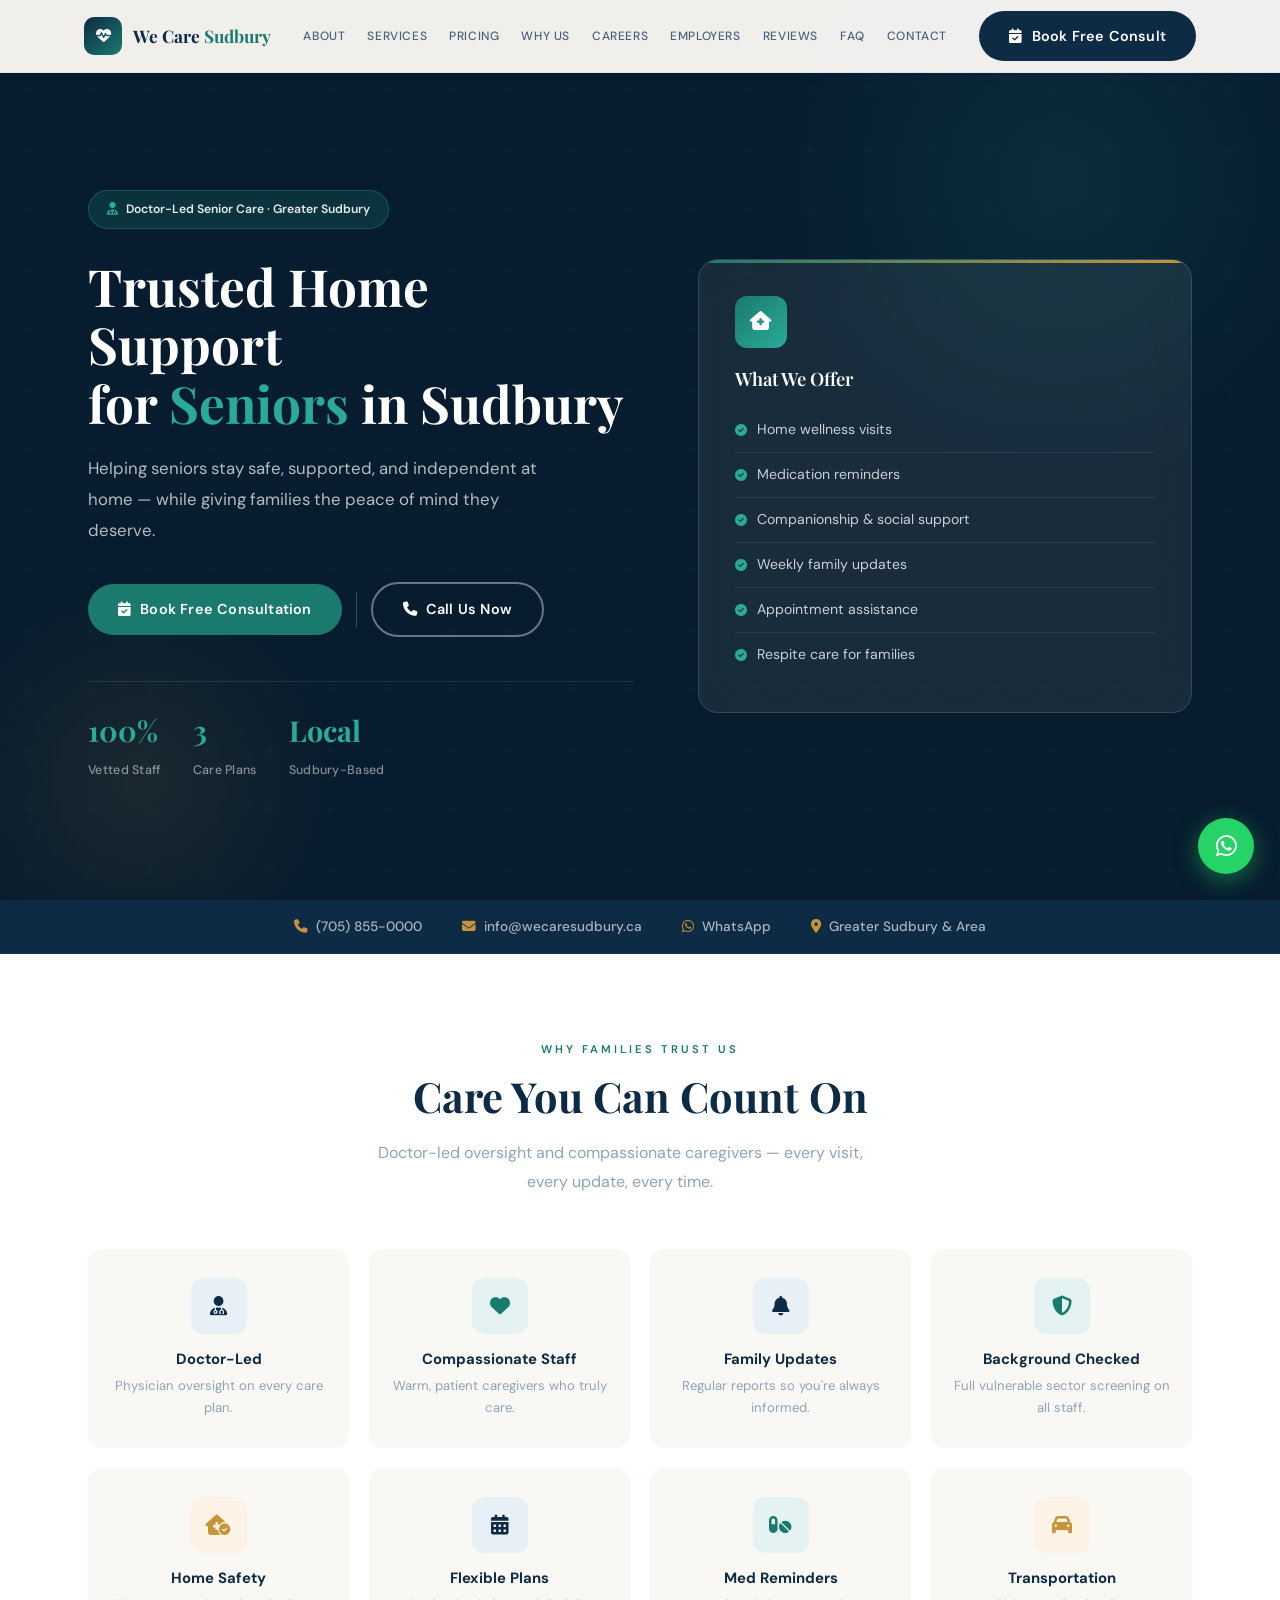
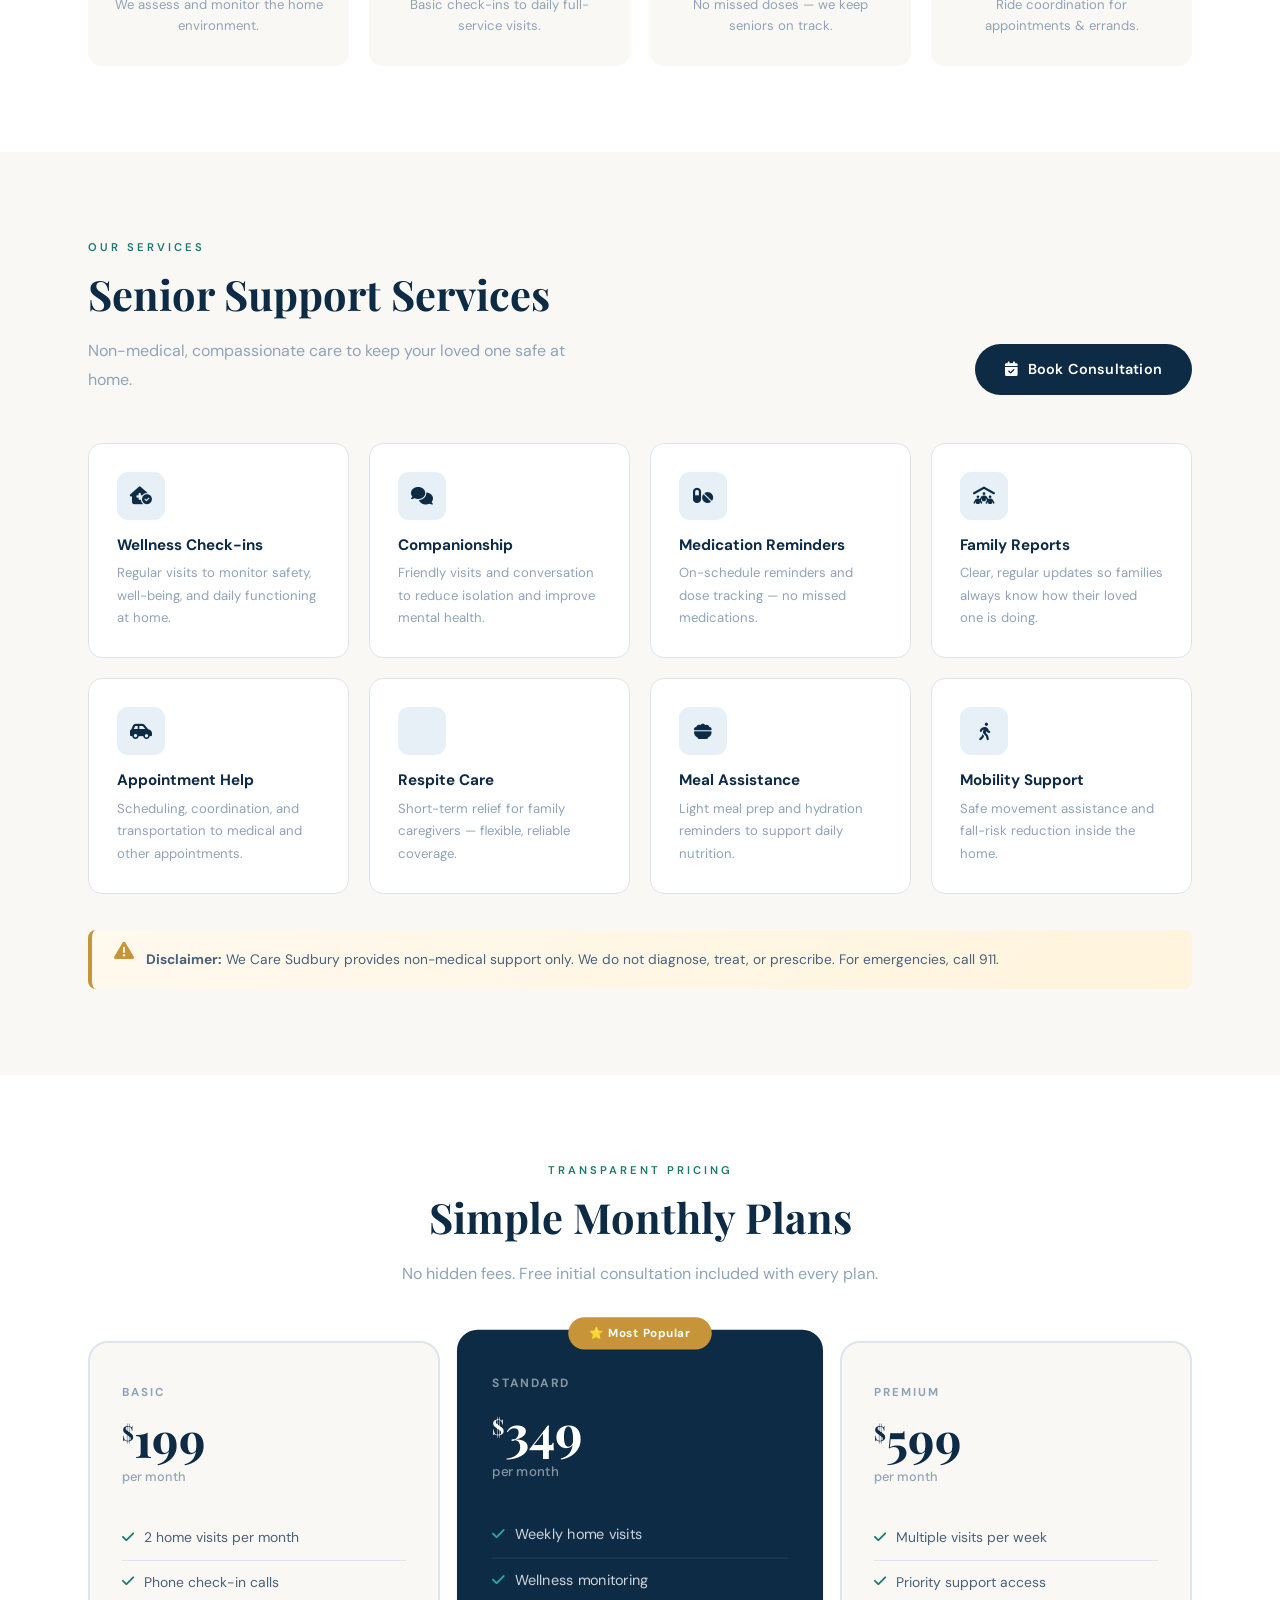
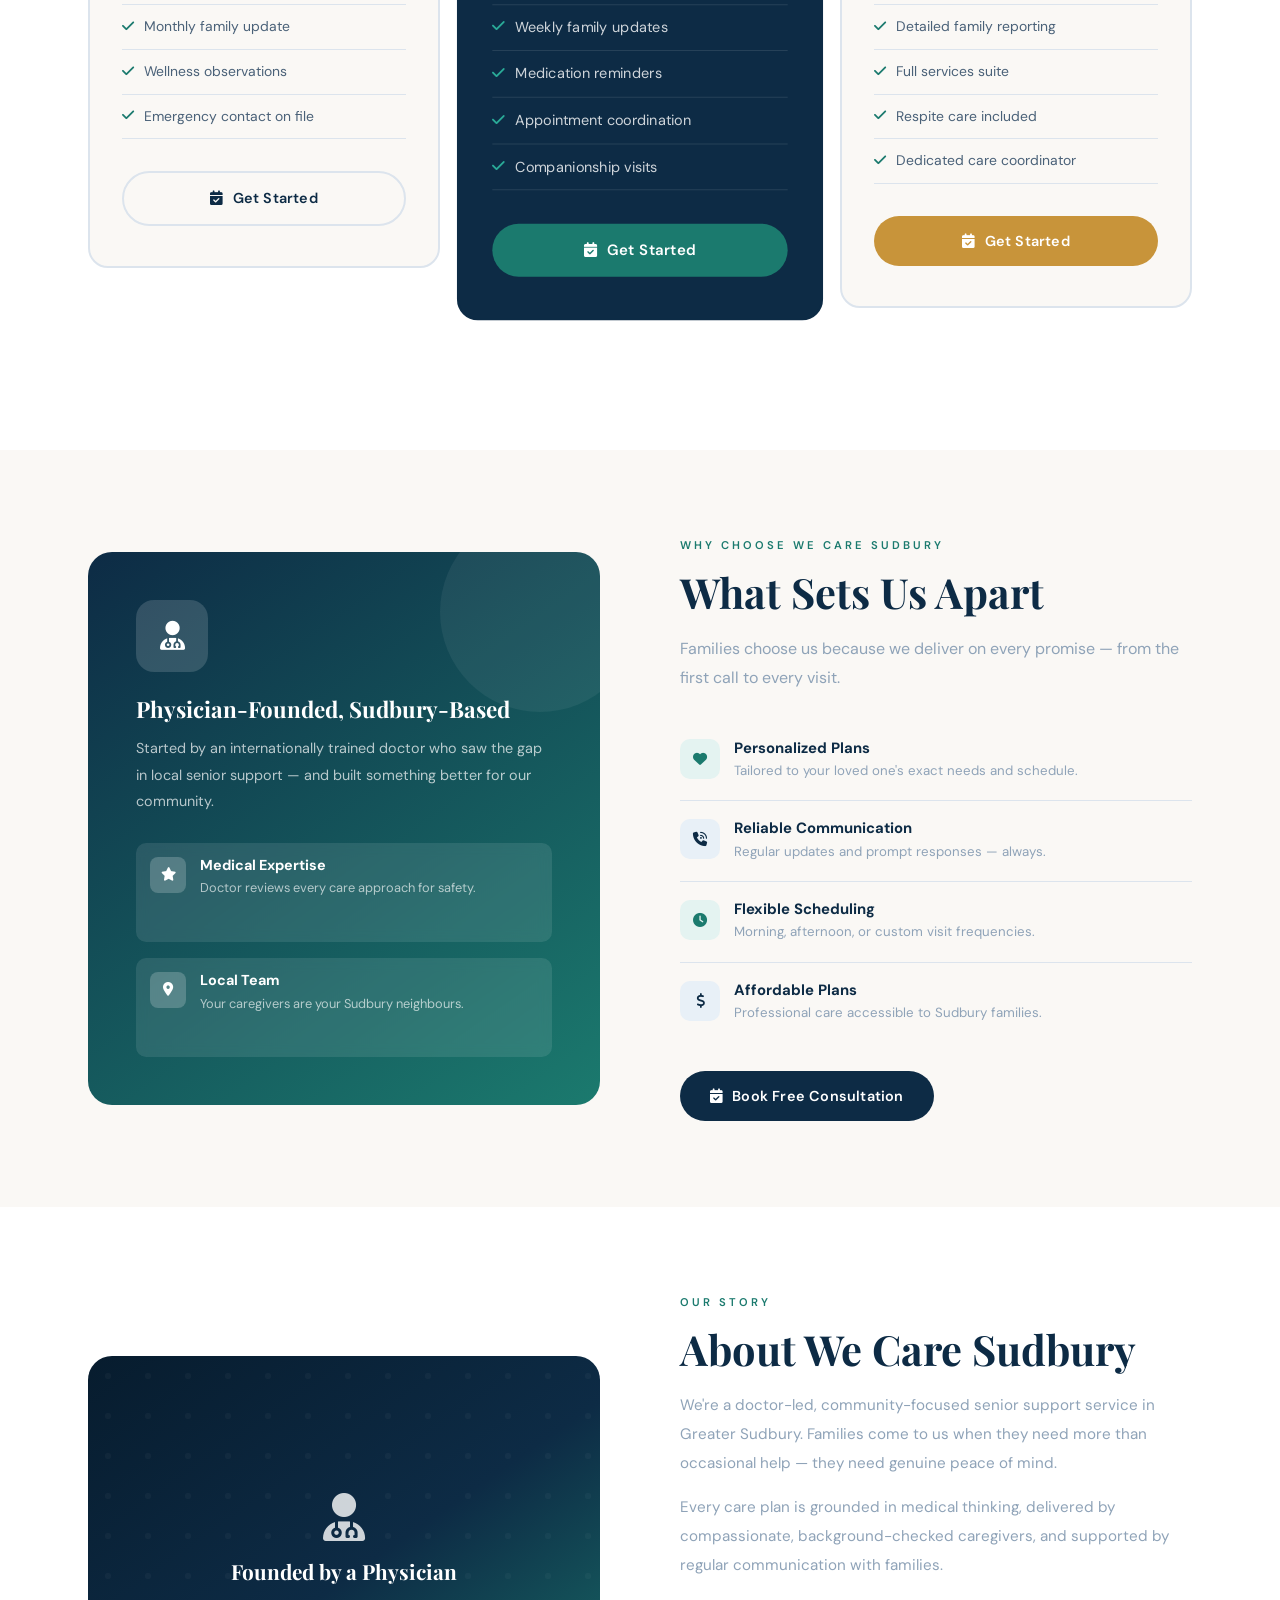
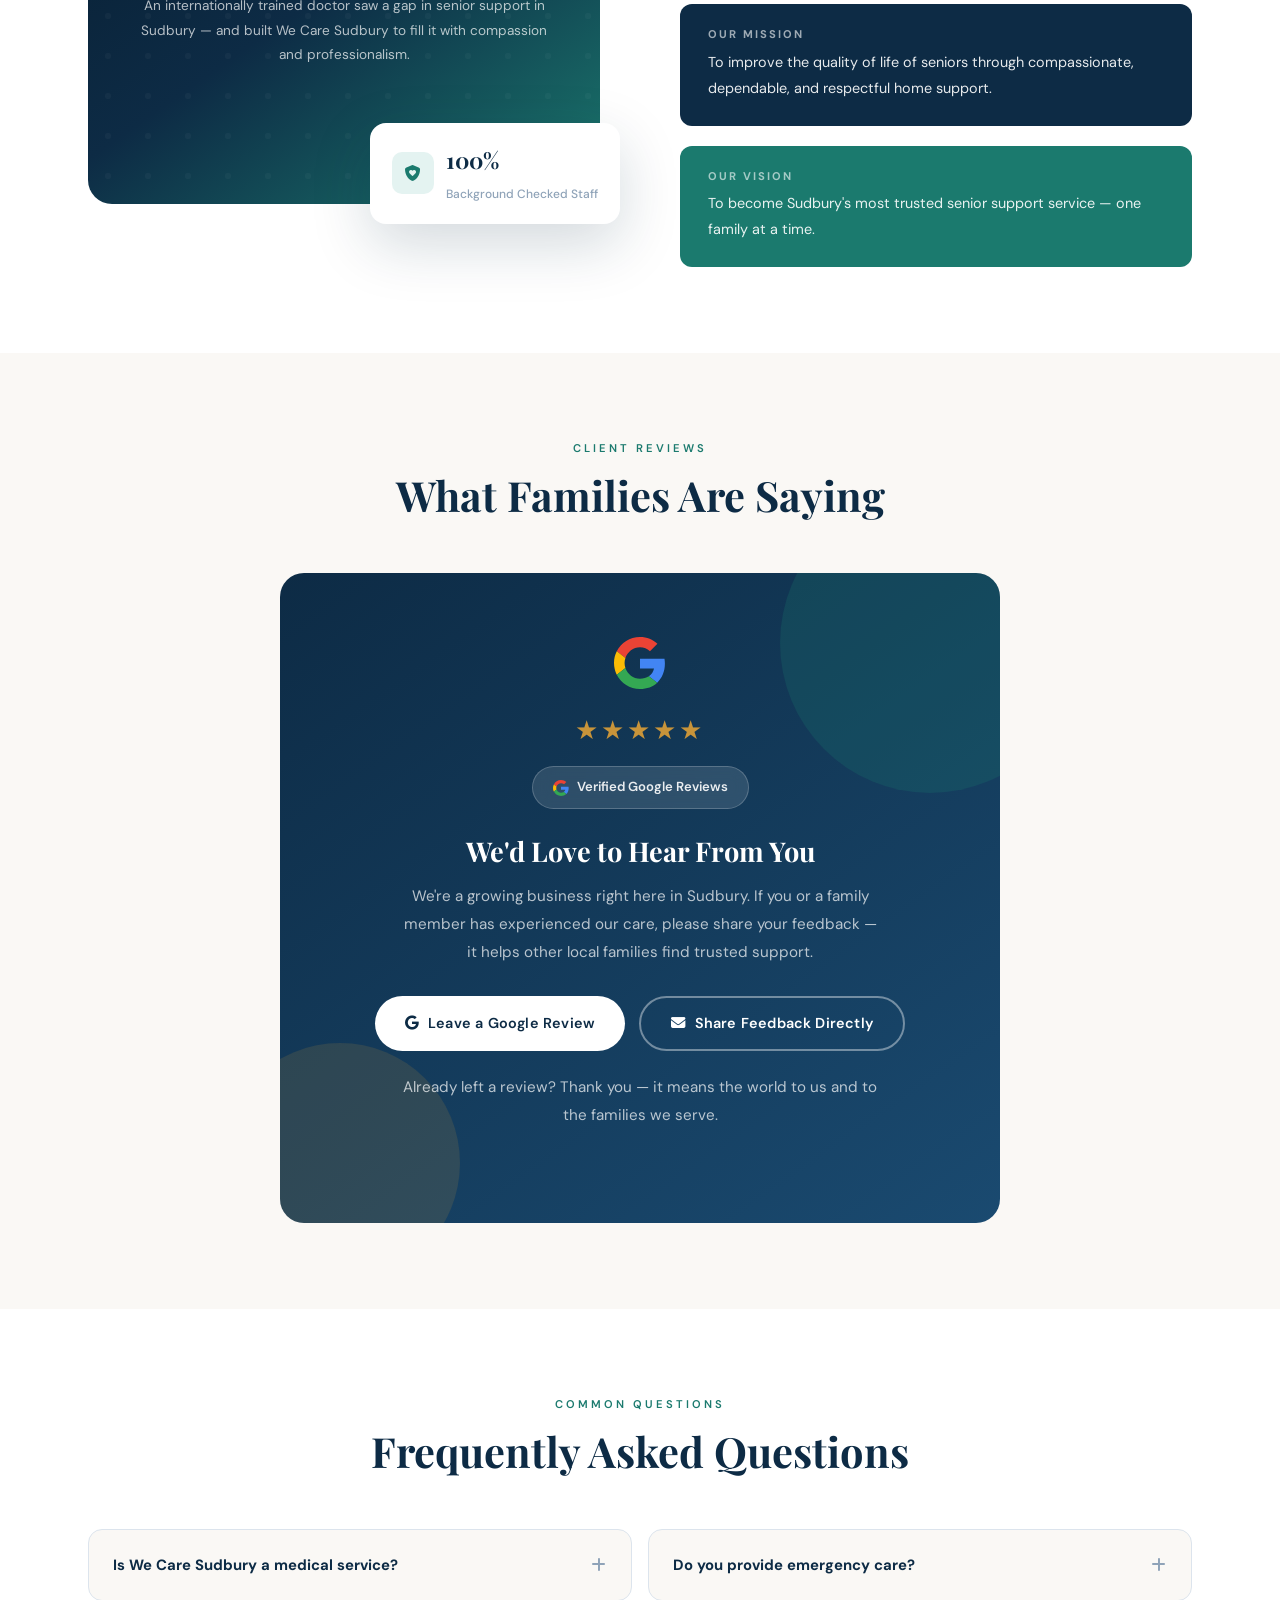
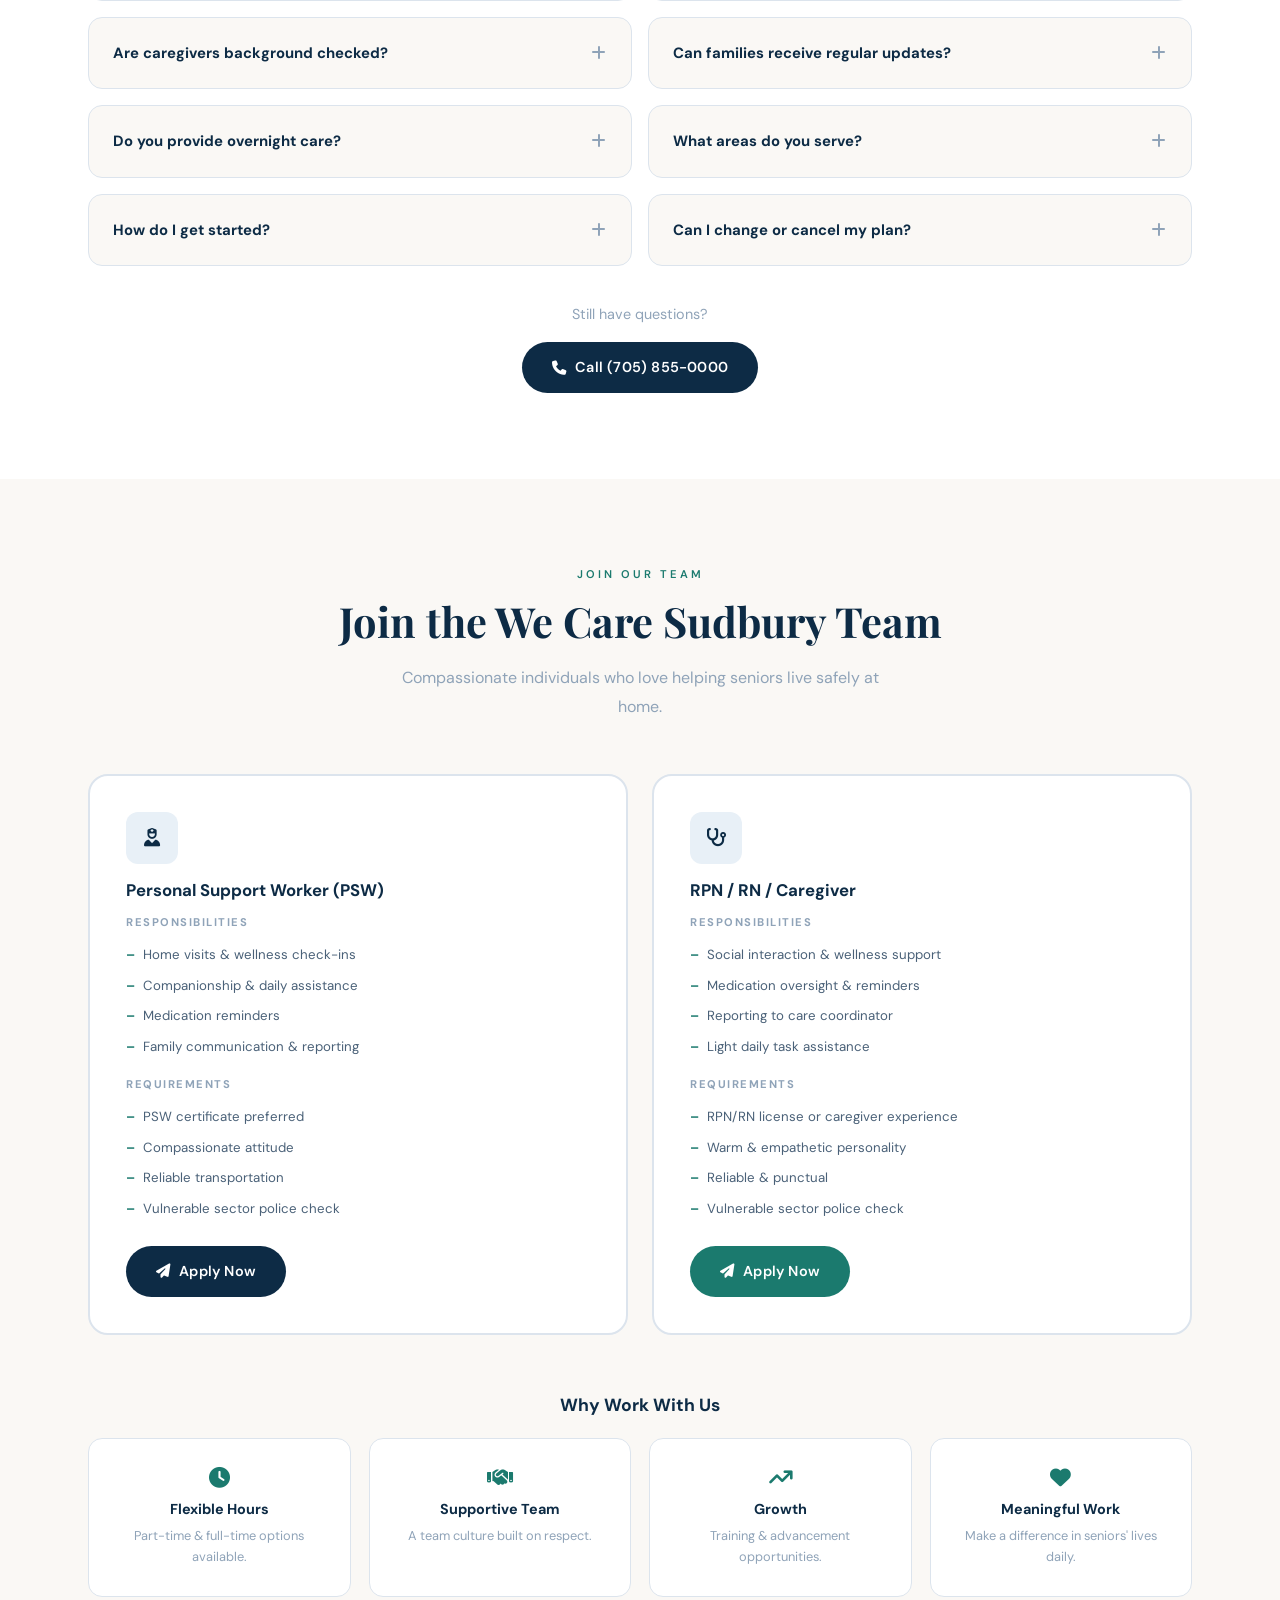
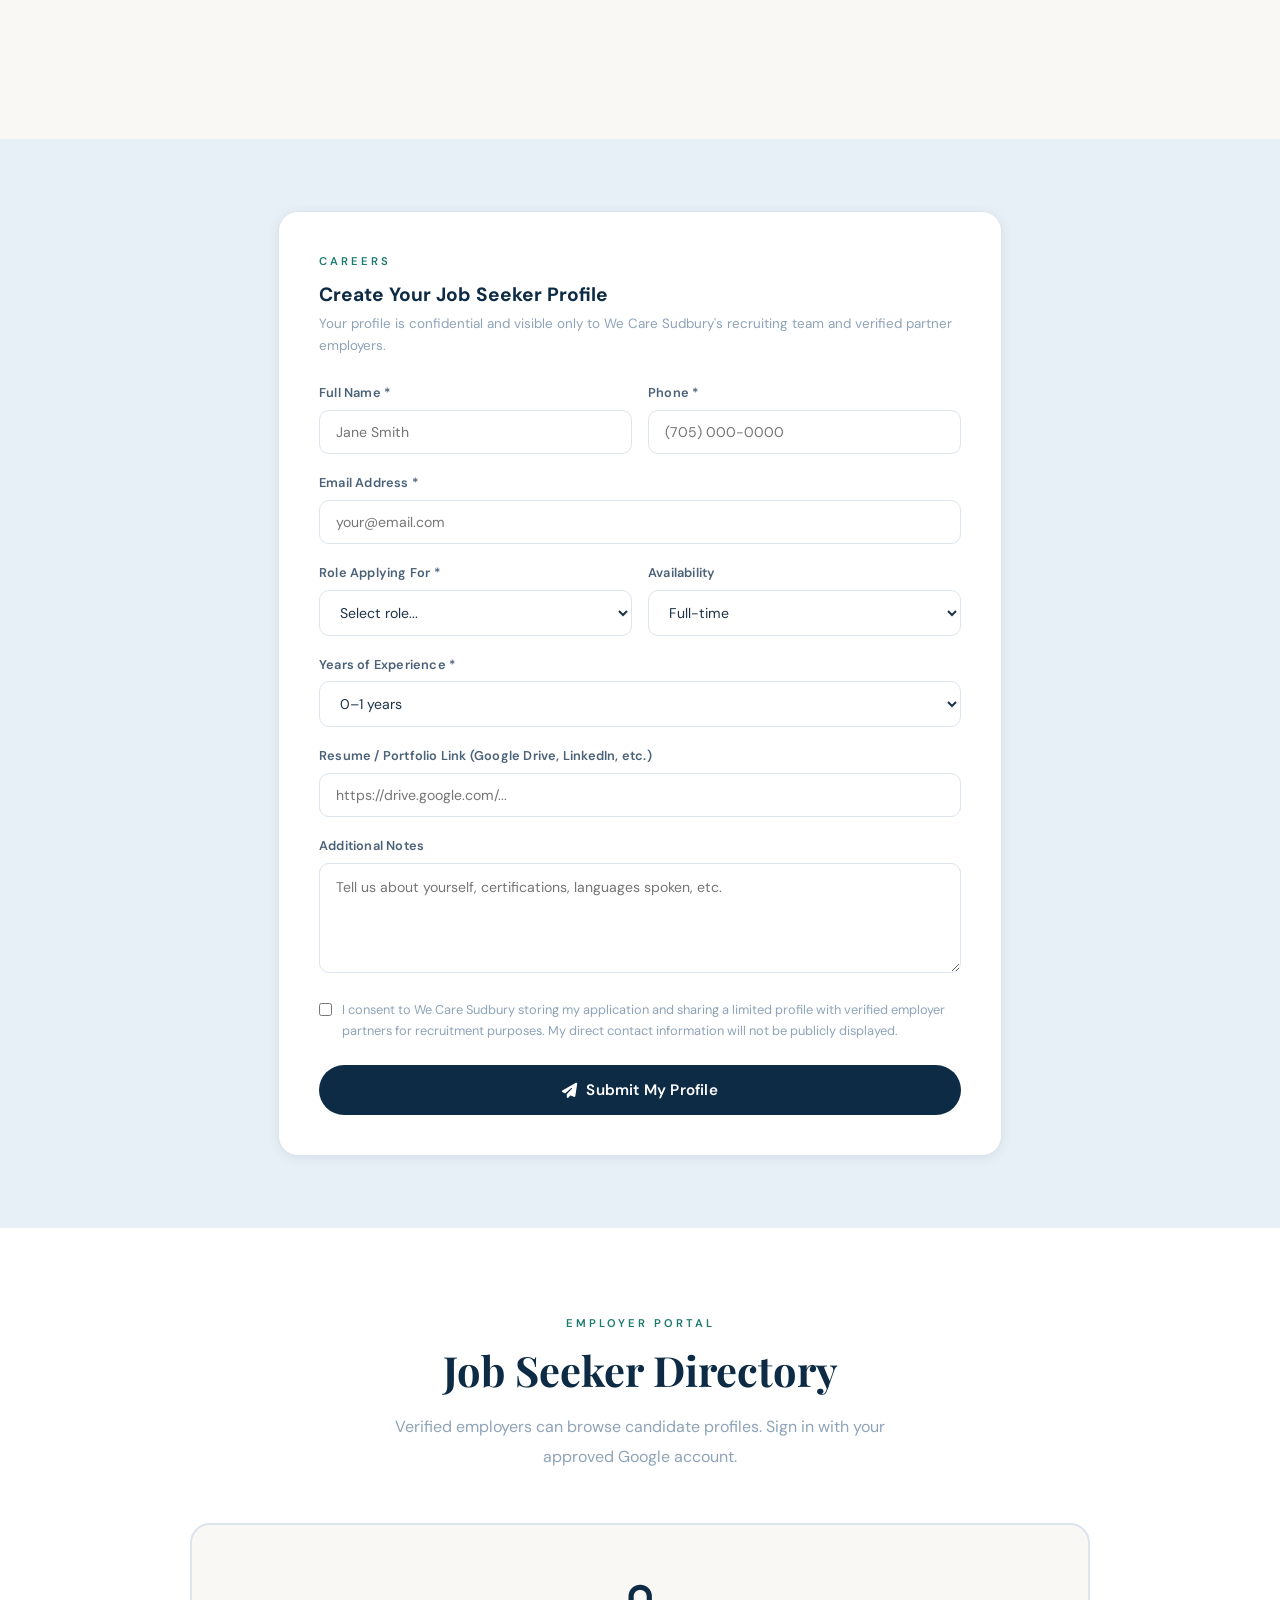
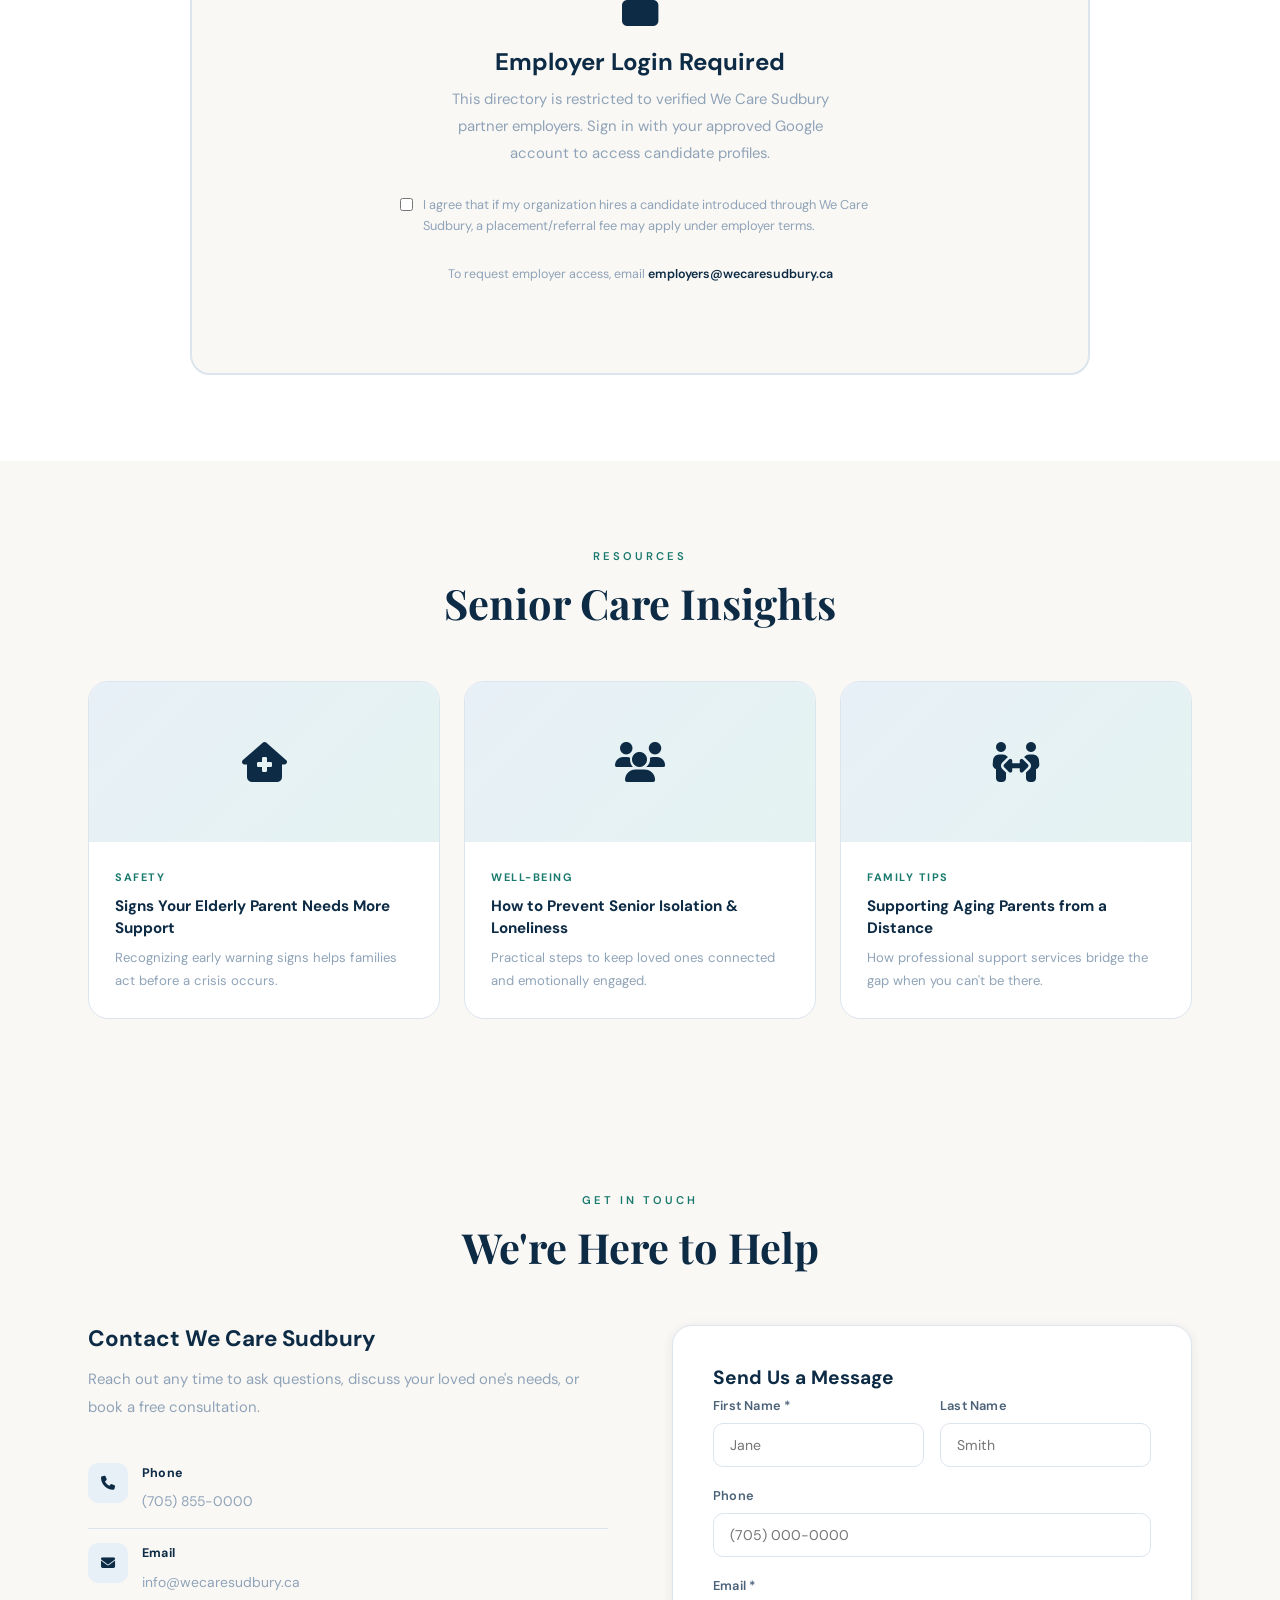
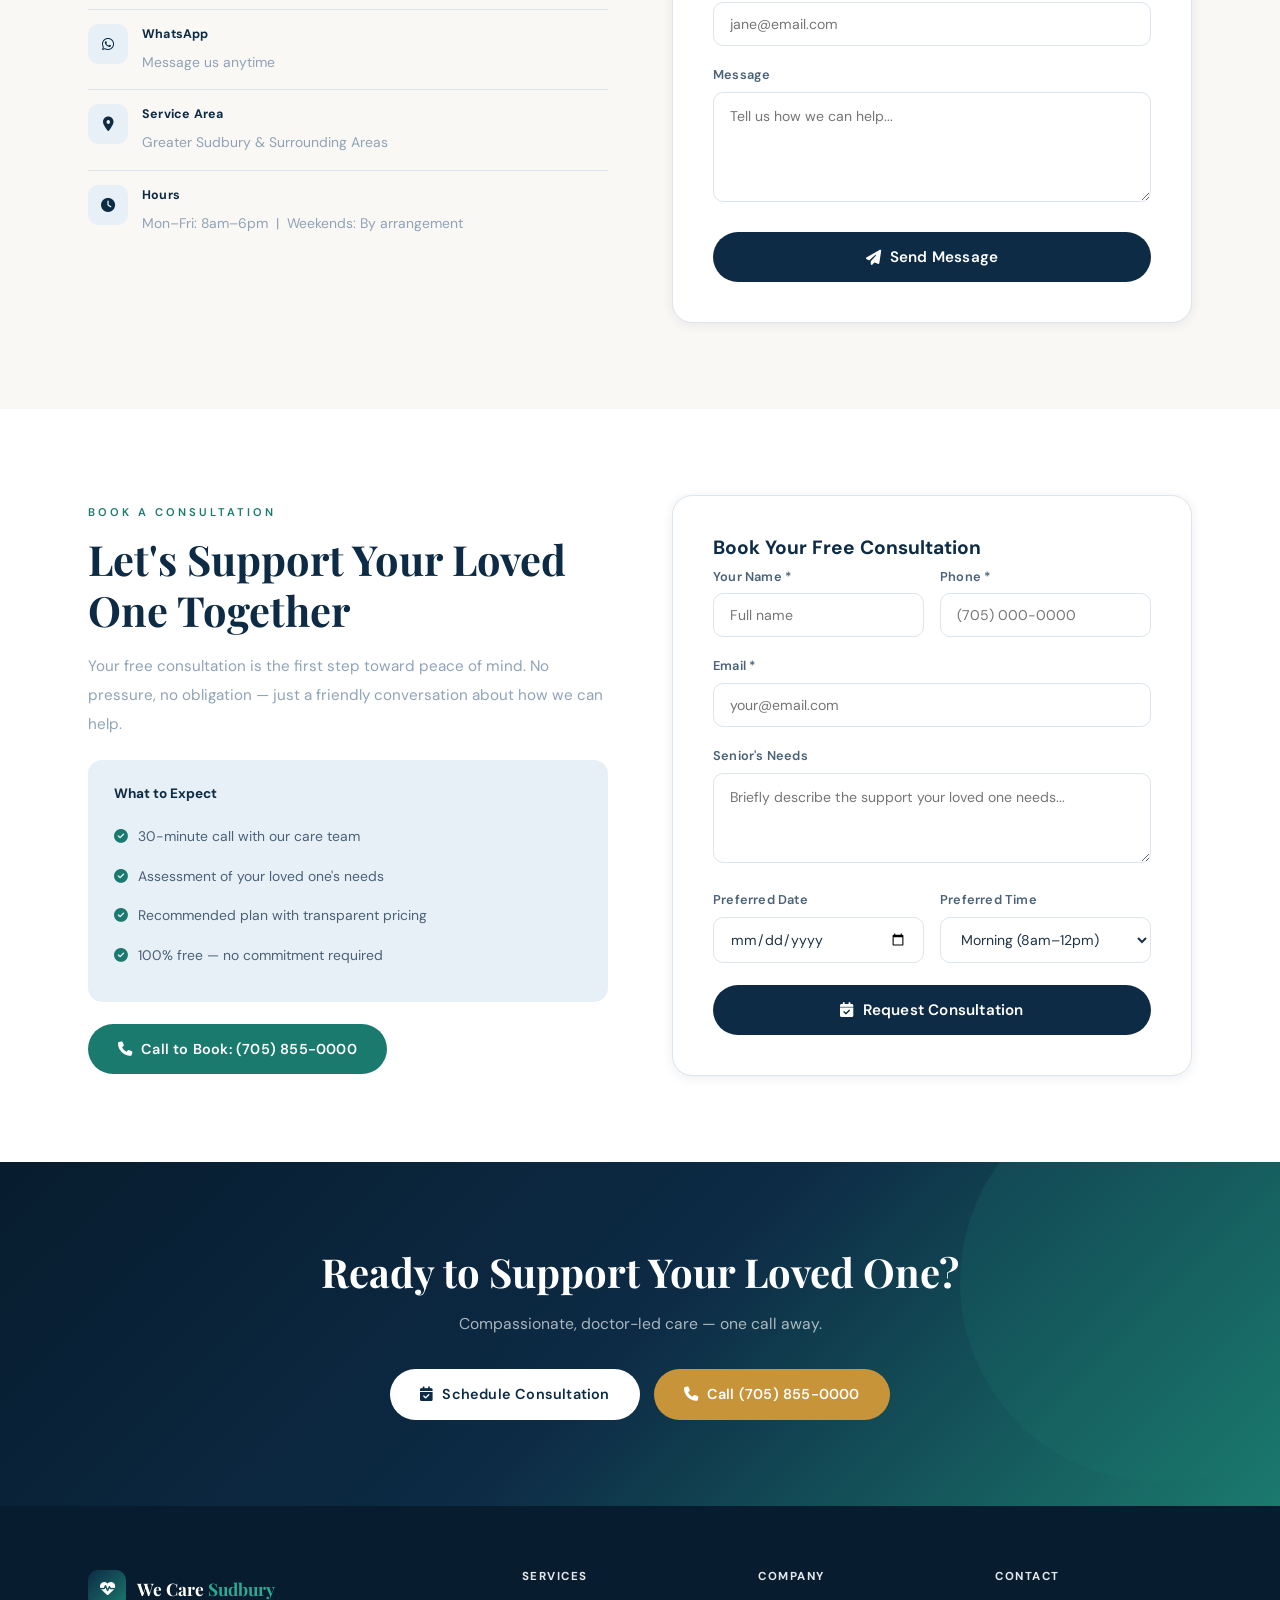
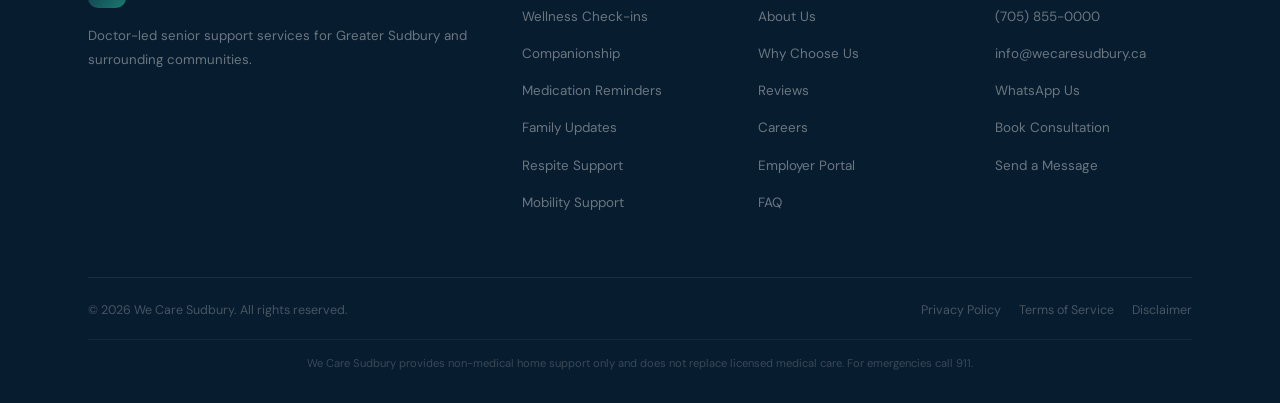
==== commit 68809d18: "Update index.html" ====
--- a/index.html
+++ b/index.html
@@ -884,12 +884,23 @@
           <input type="checkbox" id="employerTermsConsent"/>
           <label for="employerTermsConsent">I agree that if my organization hires a candidate introduced through We Care Sudbury, a placement/referral fee may apply under employer terms.</label>
         </div>
-        <!-- ⚠️ REPLACE data-client_id with your real Google OAuth Client ID -->
-        <div id="g_id_onload" data-client_id="288336110507-kh30p00g0ug5ad1qtst7r4uasv4lhr6v.apps.googleusercontent.com" data-callback="handleGoogleSignIn"></div>
-        <button class="btn btn-navy" onclick="demoSignIn()" style="margin:0 auto;display:flex;gap:10px;align-items:center;padding:14px 32px;">
-          <svg width="20" height="20" viewBox="0 0 48 48"><path fill="#EA4335" d="M24 9.5c3.54 0 6.71 1.22 9.21 3.6l6.85-6.85C35.9 2.38 30.47 0 24 0 14.62 0 6.51 5.38 2.56 13.22l7.98 6.19C12.43 13.72 17.74 9.5 24 9.5z"/><path fill="#4285F4" d="M46.98 24.55c0-1.57-.15-3.09-.38-4.55H24v9.02h12.94c-.58 2.96-2.26 5.48-4.78 7.18l7.73 6c4.51-4.18 7.09-10.36 7.09-17.65z"/><path fill="#FBBC05" d="M10.53 28.59c-.48-1.45-.76-2.99-.76-4.59s.27-3.14.76-4.59l-7.98-6.19C.92 16.46 0 20.12 0 24c0 3.88.92 7.54 2.56 10.78l7.97-6.19z"/><path fill="#34A853" d="M24 48c6.48 0 11.93-2.13 15.89-5.81l-7.73-6c-2.18 1.48-4.97 2.31-8.16 2.31-6.26 0-11.57-4.22-13.47-9.91l-7.98 6.19C6.51 42.62 14.62 48 24 48z"/></svg>
-          Sign in with Google
-        </button>
+        <!-- Google Sign-In -->
+        <div id="g_id_onload"
+             data-client_id="288336110507-kh30p00g0ug5ad1qtst7r4uasv4lhr6v.apps.googleusercontent.com"
+             data-callback="handleGoogleSignIn"
+             data-auto_prompt="false">
+        </div>
+        <div id="gSignInWrap">
+          <div class="g_id_signin"
+               data-type="standard"
+               data-size="large"
+               data-theme="filled_blue"
+               data-text="signin_with"
+               data-shape="pill"
+               data-logo_alignment="left"
+               data-width="280">
+          </div>
+        </div>
         <p style="margin-top:22px;font-size:.78rem;color:var(--g400)">To request employer access, email <a href="mailto:employers@wecaresudbury.ca" style="color:var(--navy);font-weight:600">employers@wecaresudbury.ca</a></p>
       </div>
 
@@ -1382,12 +1393,28 @@
 }
 
 /* ─── GOOGLE SIGN-IN ─── */
+
+// Intercept Google button click to check terms first
+document.addEventListener('DOMContentLoaded', () => {
+  // Poll until the Google button renders, then wrap it
+  const poll = setInterval(() => {
+    const gBtn = document.querySelector('.g_id_signin iframe');
+    const wrap = document.getElementById('gSignInWrap');
+    if(gBtn && wrap){
+      wrap.addEventListener('click', (e) => {
+        const terms = document.getElementById('employerTermsConsent');
+        if(!terms.checked){
+          e.stopPropagation();
+          e.preventDefault();
+          showToast('Please accept the employer terms first ☝️', 'navy');
+        }
+      }, true);
+      clearInterval(poll);
+    }
+  }, 300);
+});
+
 function handleGoogleSignIn(response){
-  const termsAccepted = document.getElementById('employerTermsConsent').checked;
-  if(!termsAccepted){
-    alert('Please accept the employer terms before accessing the candidate directory.');
-    return;
-  }
   const payload = parseJwt(response.credential);
   const email   = (payload.email||'').toLowerCase();
   document.getElementById('portalSignin').style.display = 'none';
@@ -1395,6 +1422,7 @@
     document.getElementById('portalContent').style.display = 'block';
     document.getElementById('portalUserName').textContent = payload.name || email;
     loadApplicantsFromSheet();
+    showToast(`Welcome, ${payload.name || email}!`, 'green');
   } else {
     document.getElementById('portalDenied').style.display = 'block';
     document.getElementById('deniedEmail').textContent = `"${email}" is not on the approved employer list.`;
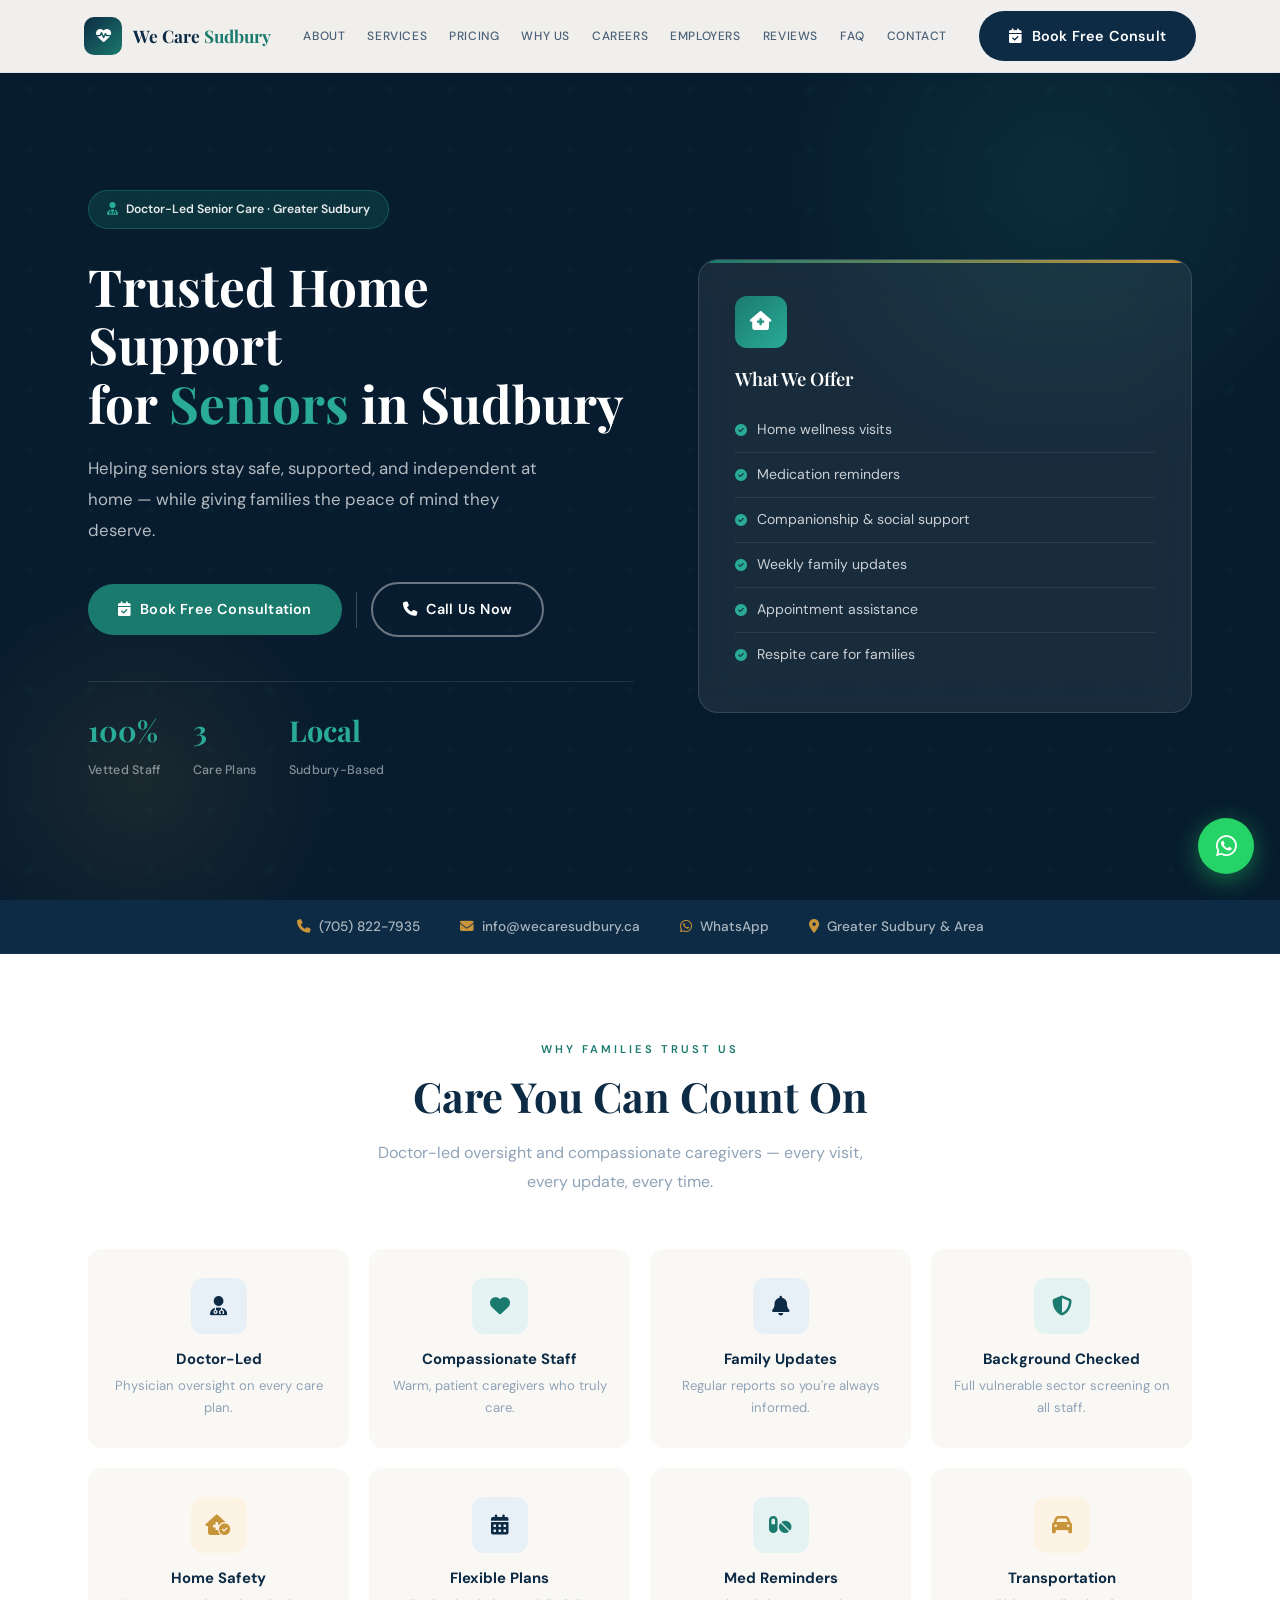
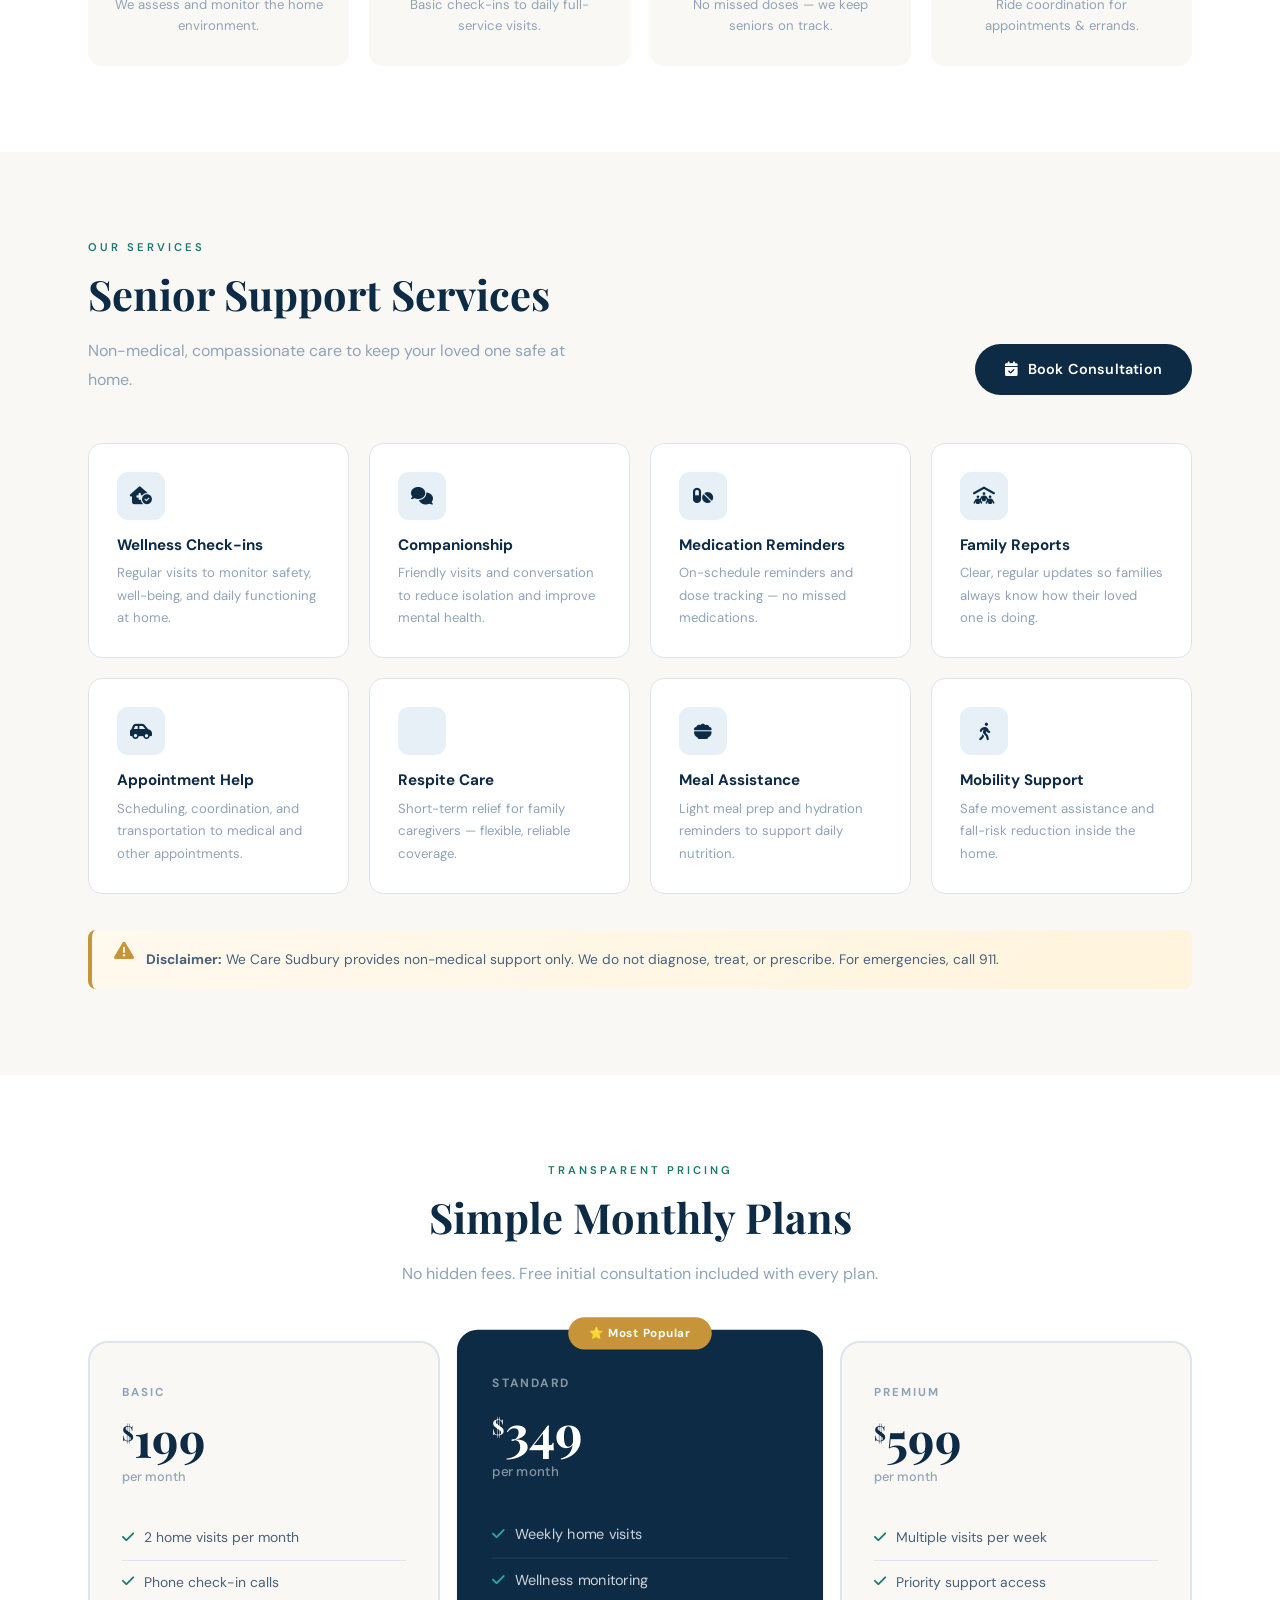
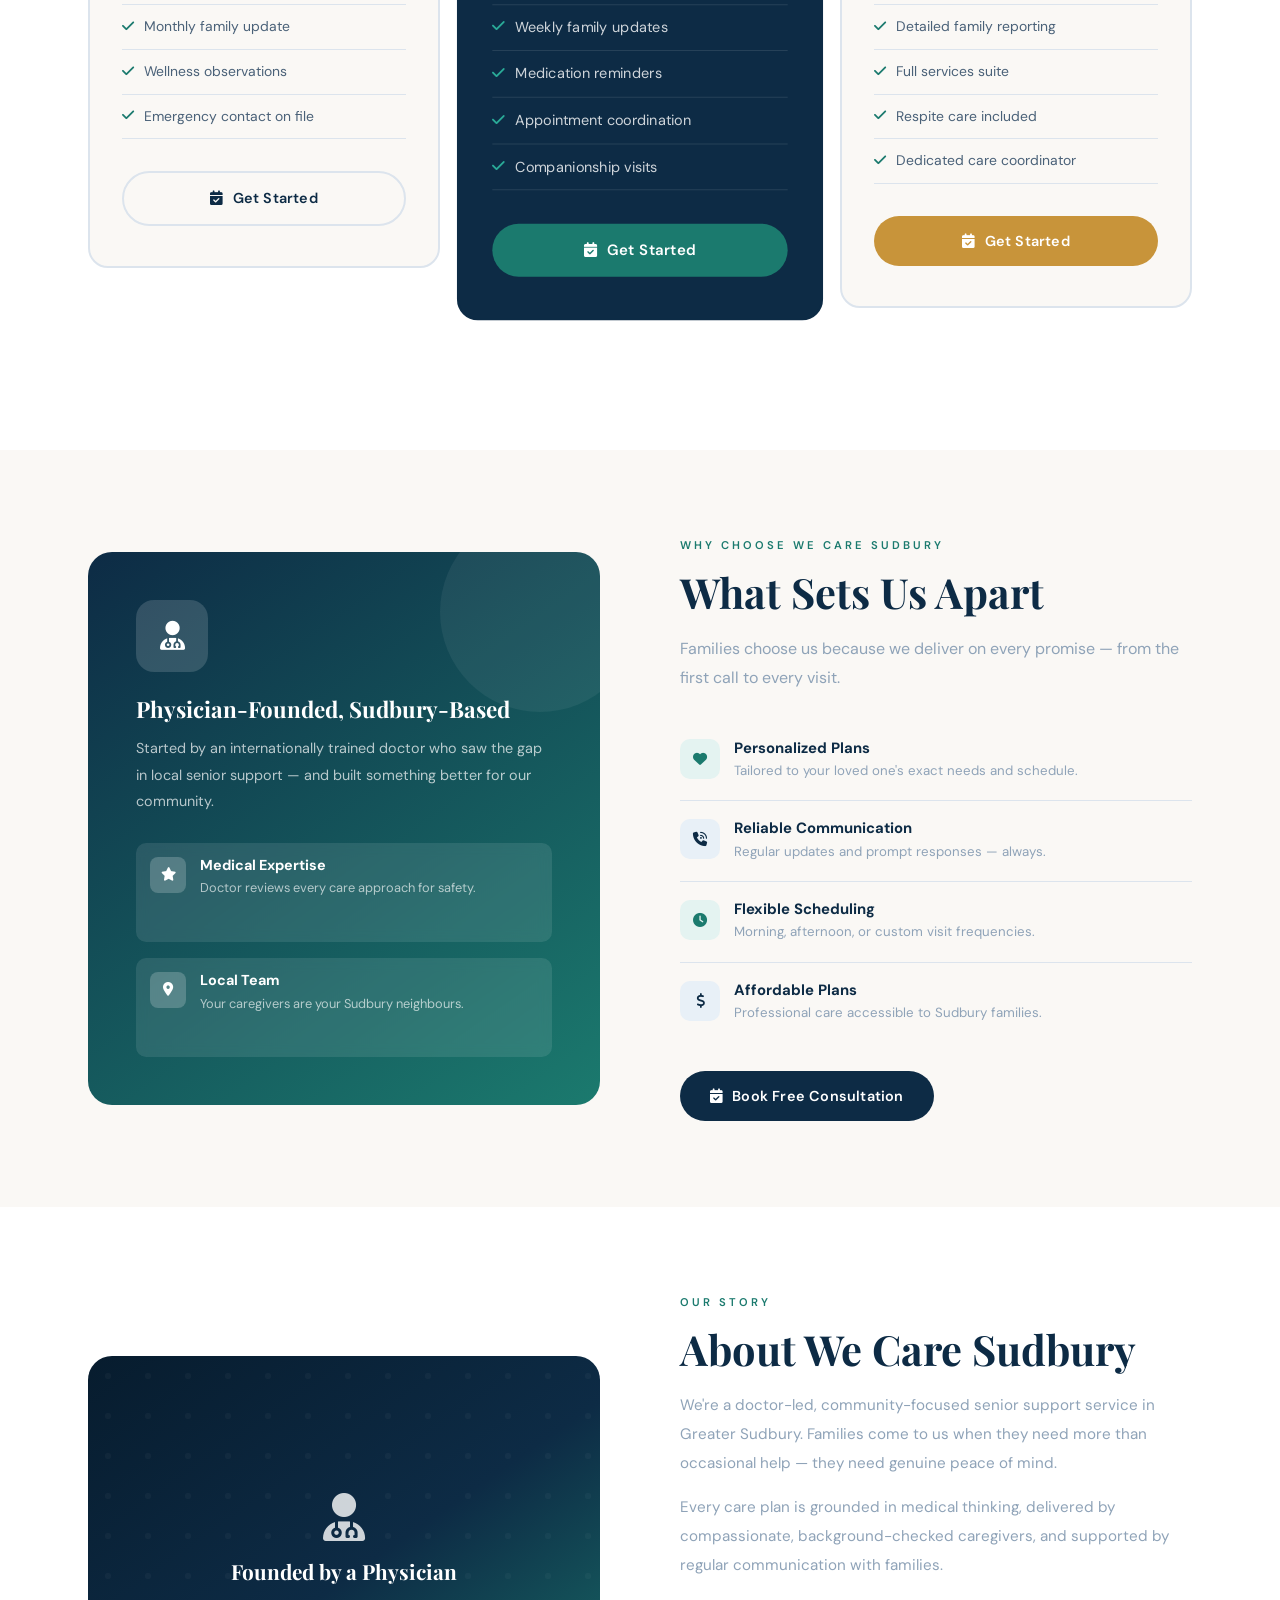
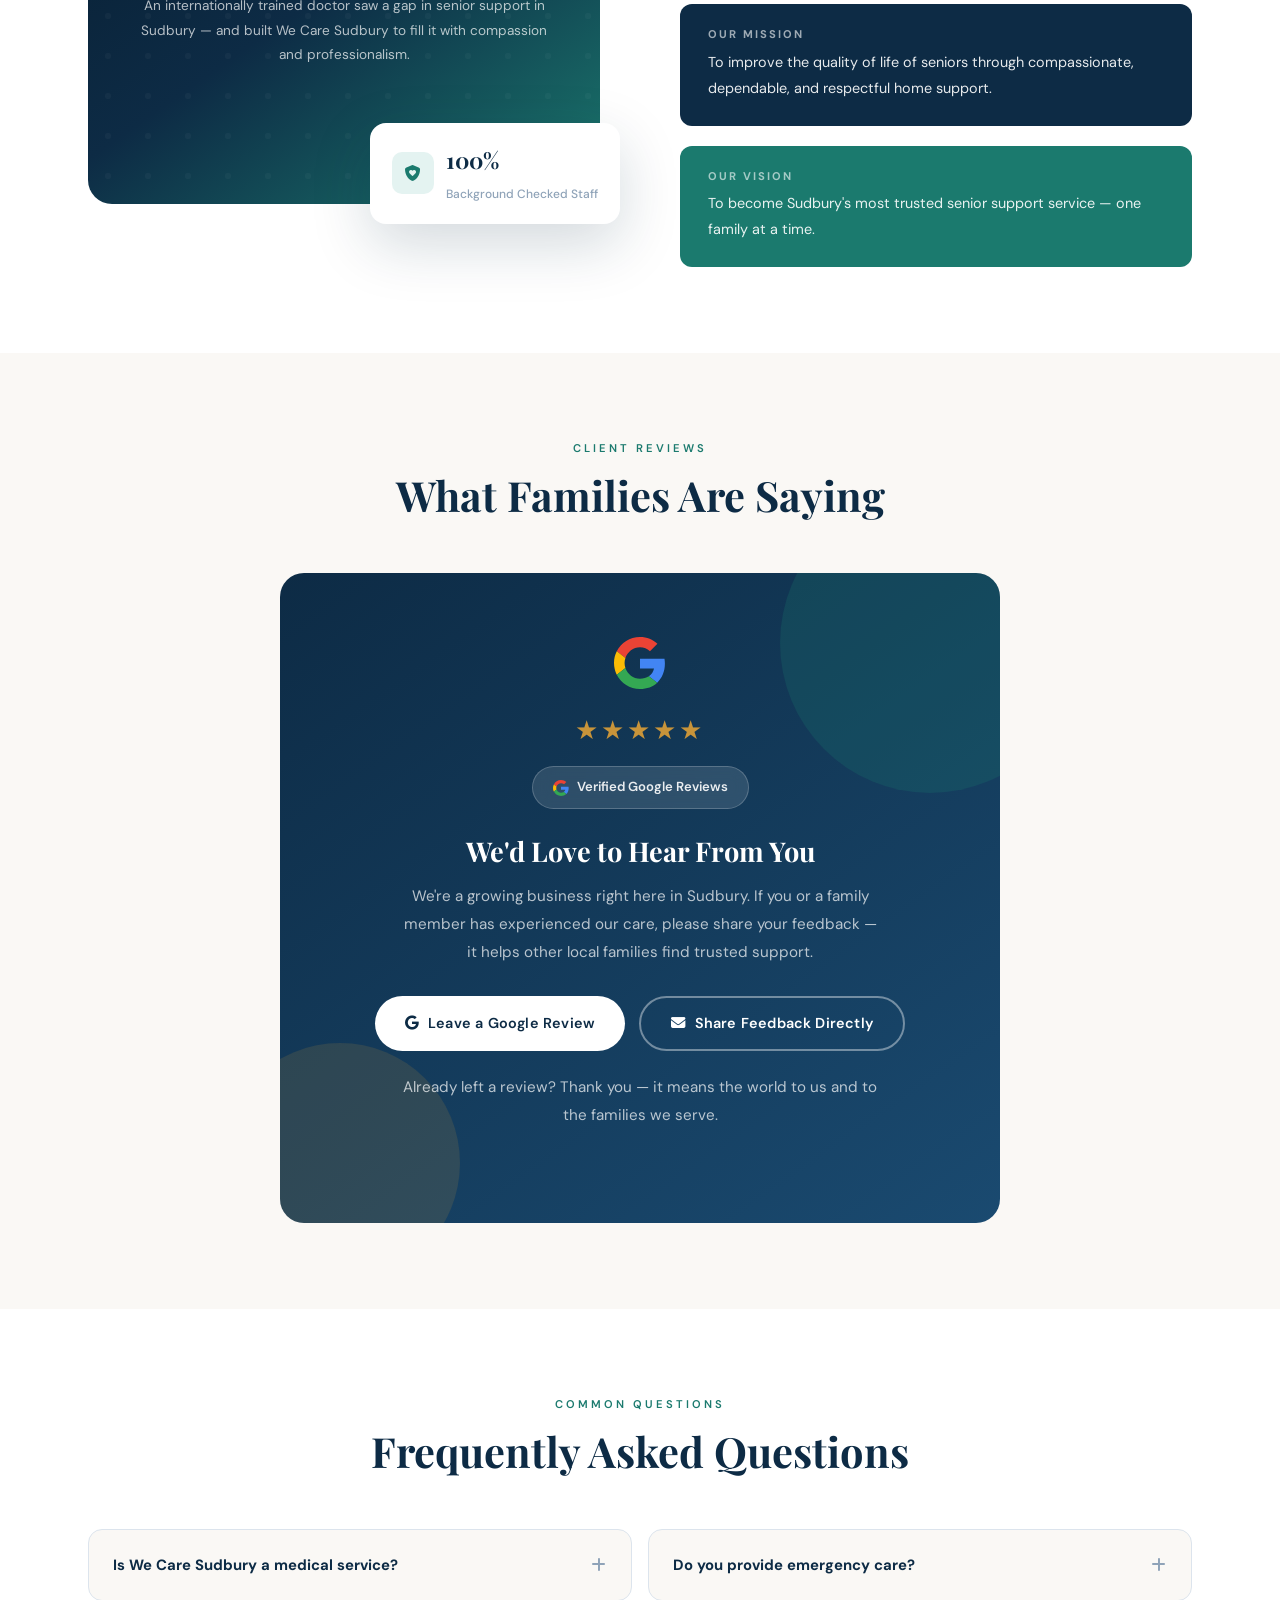
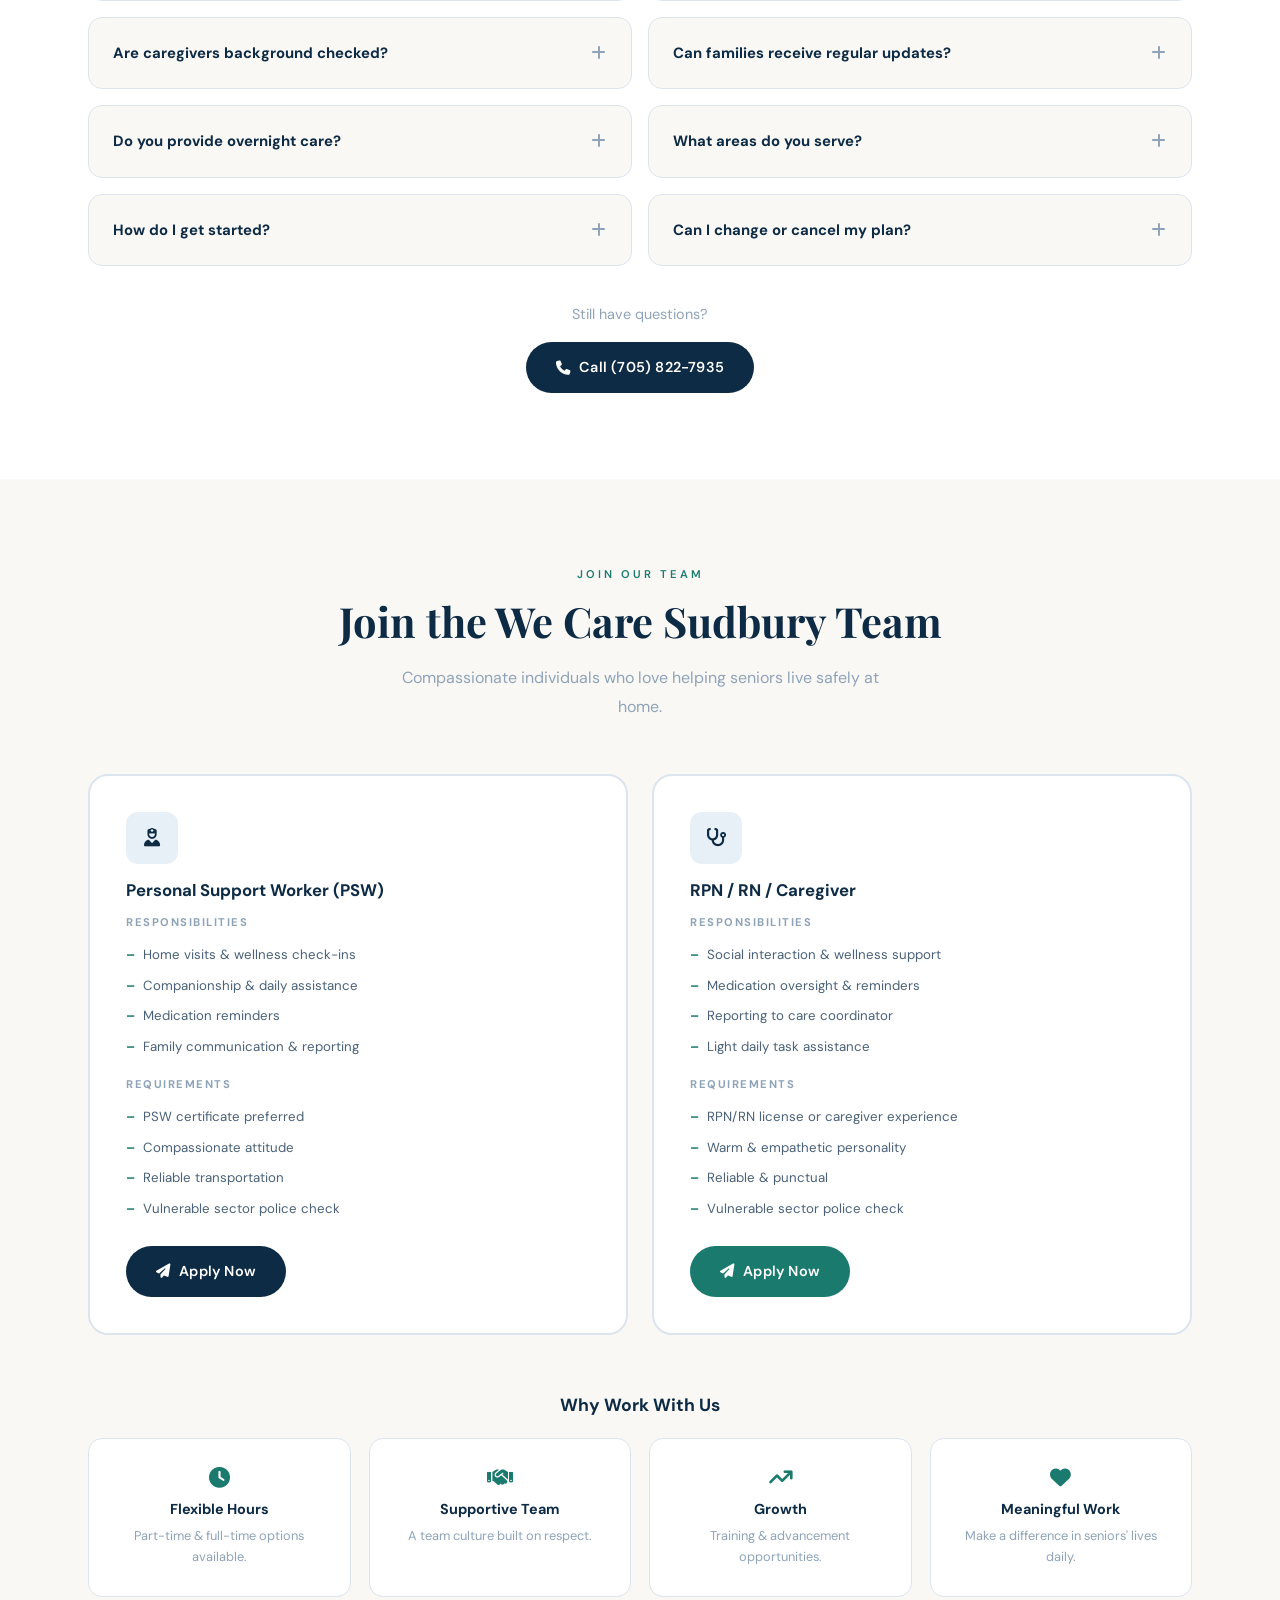
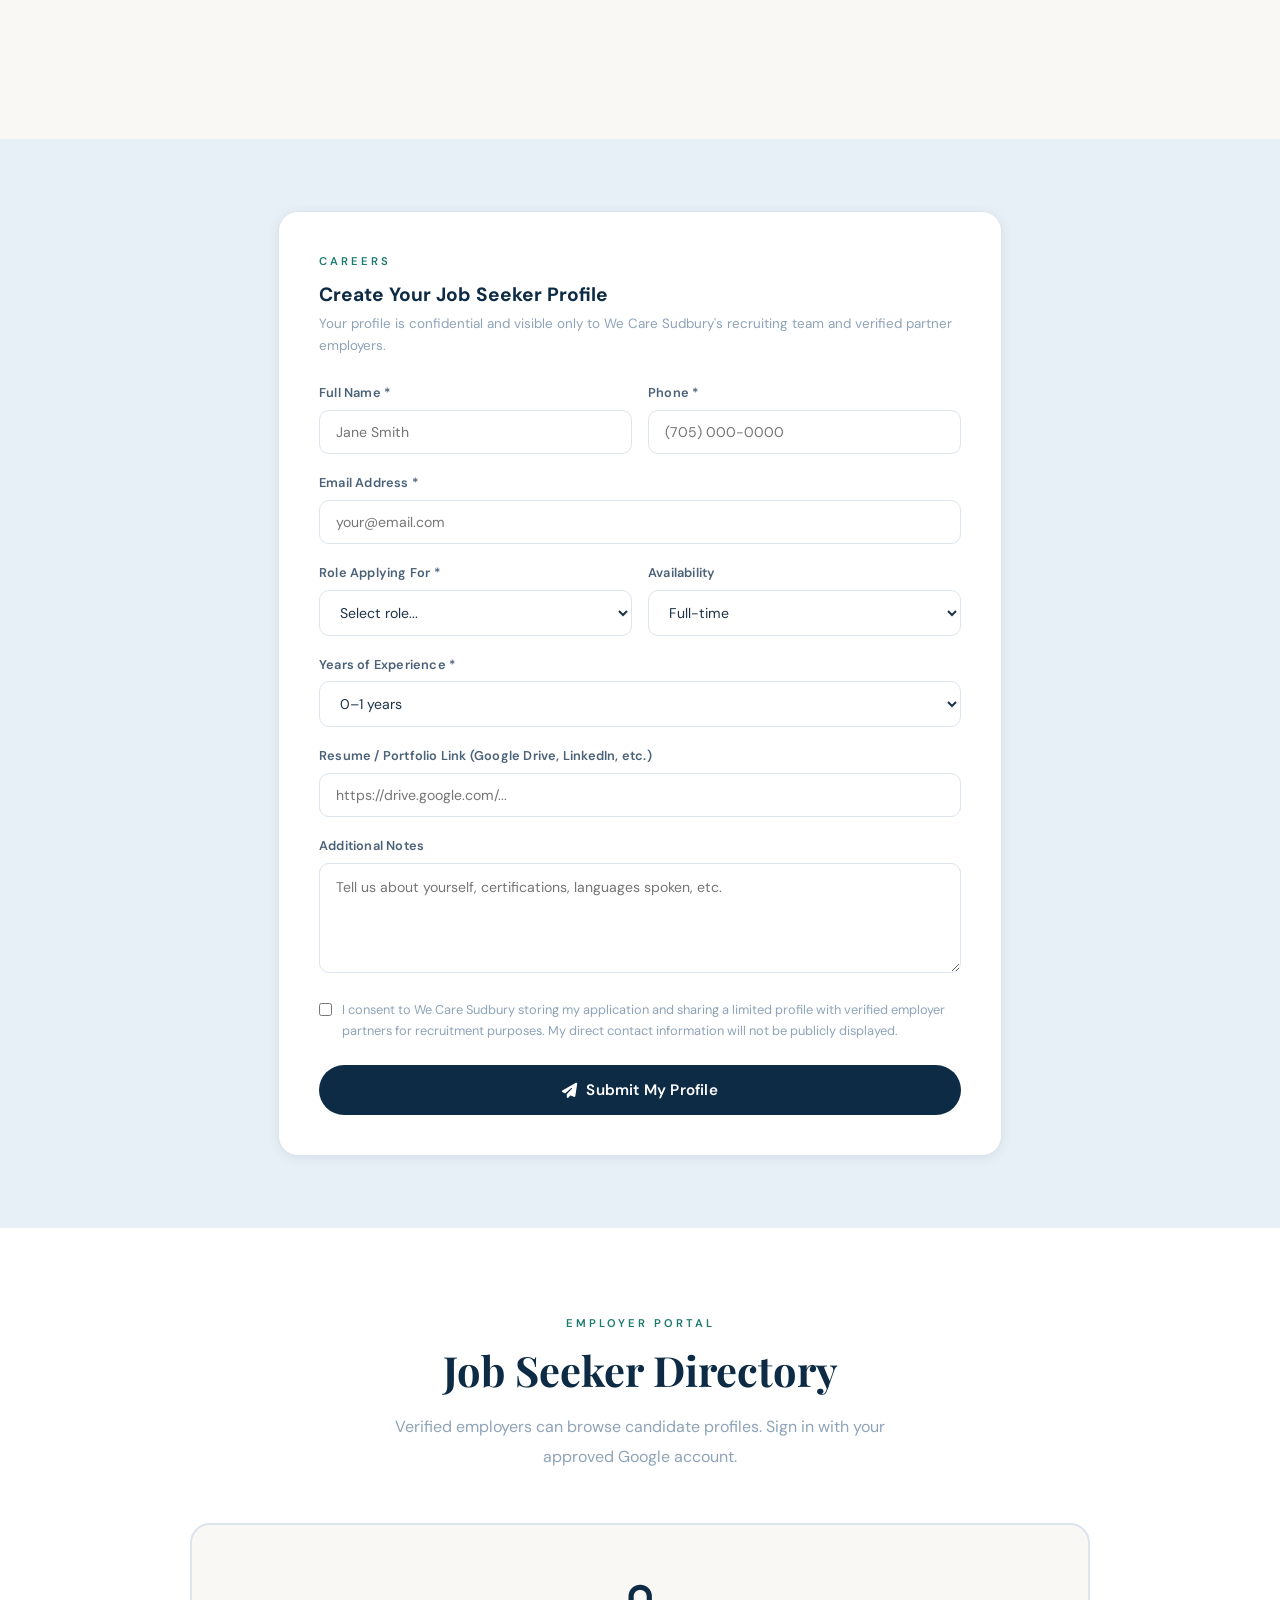
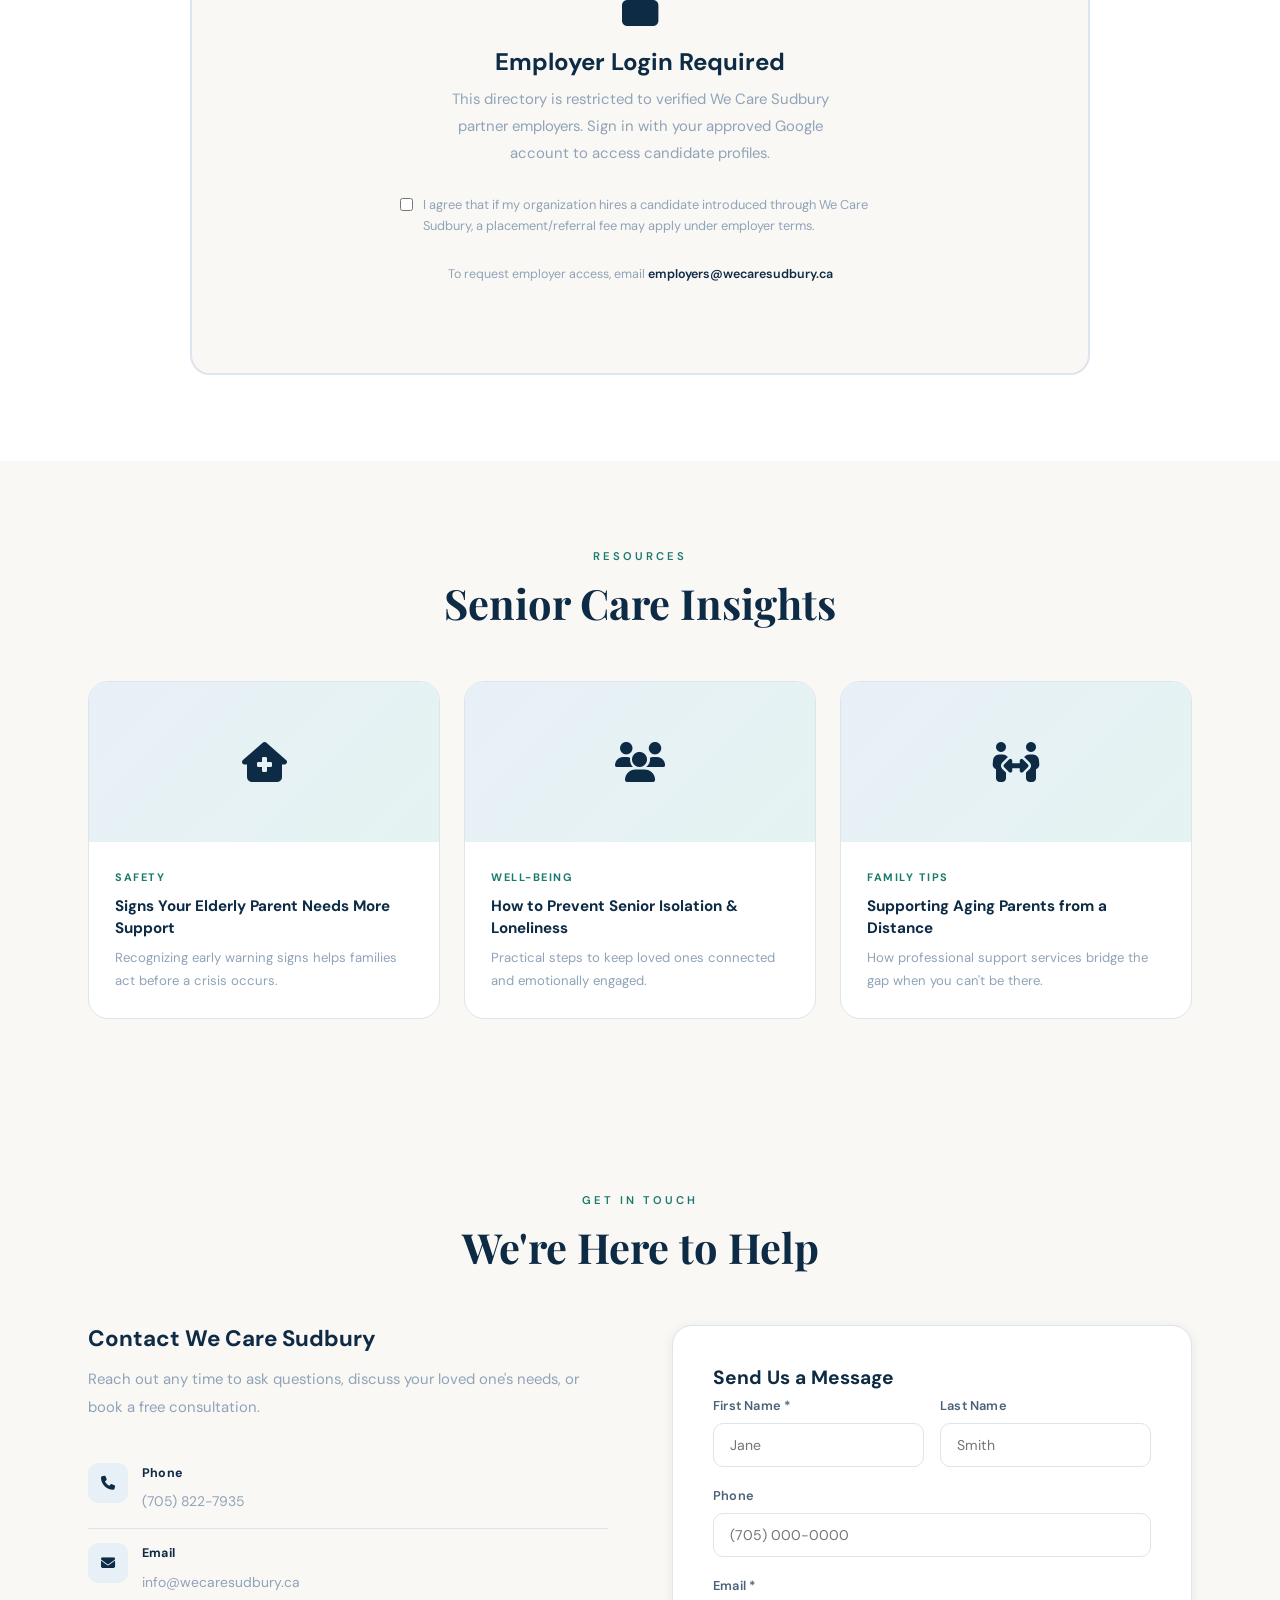
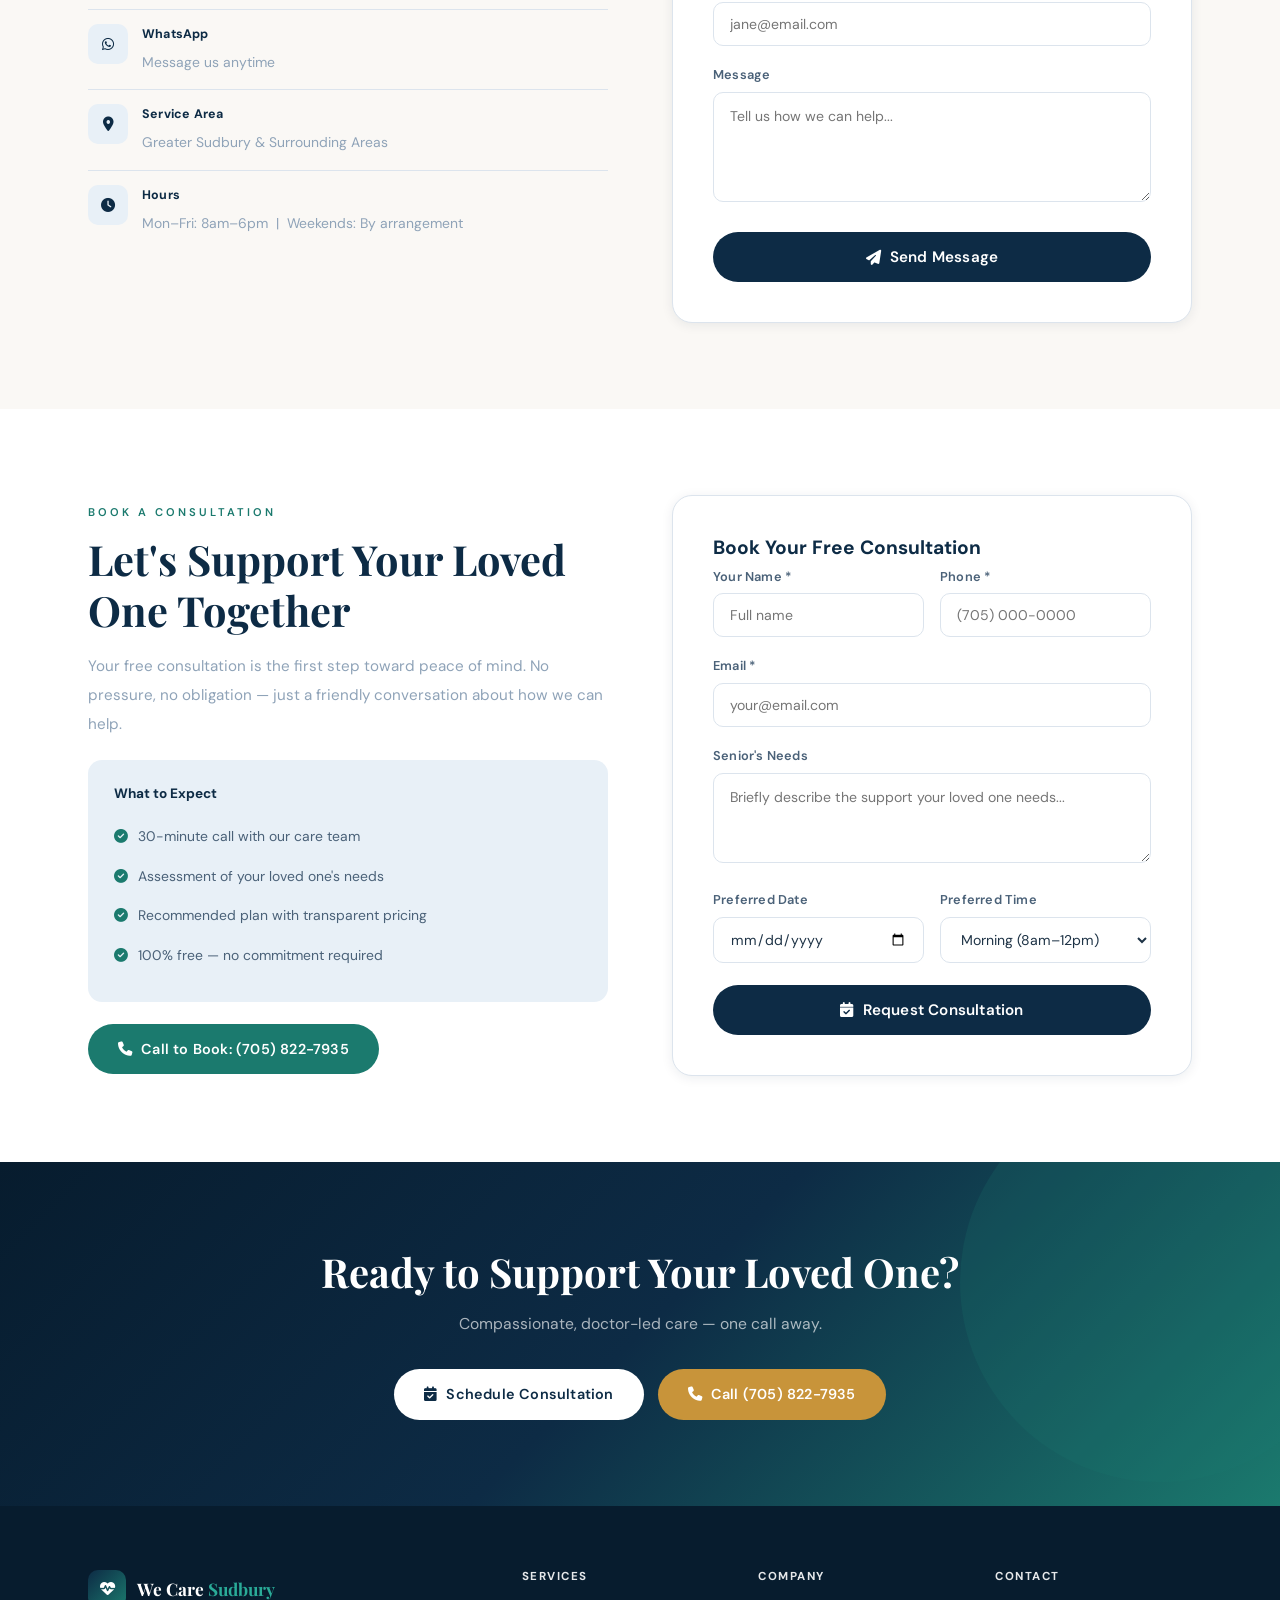
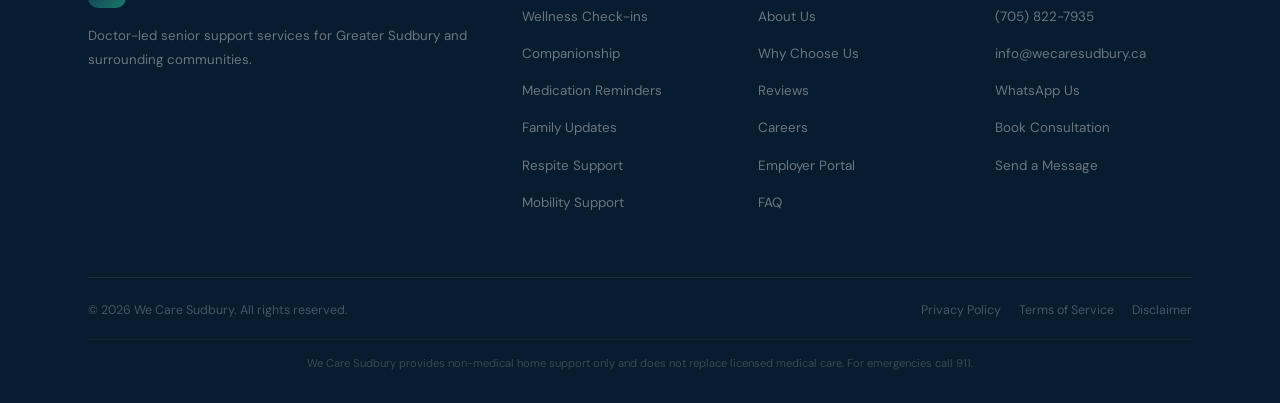
==== commit 6cf2da8d: "Update index.html" ====
--- a/index.html
+++ b/index.html
@@ -546,9 +546,9 @@
 <!-- Contact Strip -->
 <div class="cstrip">
   <div class="cstrip-in container">
-    <a href="#" onclick="demoCall();return false;"><i class="fas fa-phone"></i> (705) 855-0000</a>
+    <a href="#" onclick="demoCall();return false;"><i class="fas fa-phone"></i> (705) 822-7935</a>
     <a href="#" onclick="demoEmail();return false;"><i class="fas fa-envelope"></i> info@wecaresudbury.ca</a>
-    <a href="https://wa.me/17058550000" target="_blank" rel="noopener"><i class="fab fa-whatsapp"></i> WhatsApp</a>
+    <a href="https://wa.me/17058227935" target="_blank" rel="noopener"><i class="fab fa-whatsapp"></i> WhatsApp</a>
     <a href="#contact"><i class="fas fa-map-marker-alt"></i> Greater Sudbury &amp; Area</a>
   </div>
 </div>
@@ -654,7 +654,7 @@
         <a href="#" class="btn btn-gold" onclick="demoPlan('Premium','$599/mo','Multiple weekly visits, full services suite, respite care, dedicated coordinator');return false;"><i class="fas fa-calendar-check"></i> Get Started</a>
       </div>
     </div>
-    <p class="pricing-note fu">Questions? Call <a href="#" onclick="demoCall();return false;">(705) 855-0000</a> or <a href="#contact">send a message</a></p>
+    <p class="pricing-note fu">Questions? Call <a href="#" onclick="demoCall();return false;">(705) 822-7935</a> or <a href="#contact">send a message</a></p>
   </div>
 </section>
 
@@ -772,7 +772,7 @@
     </div>
     <div style="text-align:center;margin-top:36px" class="fu">
       <p style="color:var(--g400);margin-bottom:16px;font-size:.9rem">Still have questions?</p>
-      <a href="#" class="btn btn-navy" onclick="demoCall();return false;"><i class="fas fa-phone"></i> Call (705) 855-0000</a>
+      <a href="#" class="btn btn-navy" onclick="demoCall();return false;"><i class="fas fa-phone"></i> Call (705) 822-7935</a>
     </div>
   </div>
 </section>
@@ -860,7 +860,7 @@
       </div>
       <button class="btn btn-navy fsub" onclick="submitApply()"><i class="fas fa-paper-plane"></i> Submit My Profile</button>
       <div class="smsg" id="apply-ok">✓ Profile submitted! We'll be in touch within 2 business days.</div>
-      <div class="emsg" id="apply-err">Something went wrong. Please call (705) 855-0000 or email us directly.</div>
+      <div class="emsg" id="apply-err">Something went wrong. Please call (705) 822-7935 or email us directly.</div>
     </div>
   </div>
 </section>
@@ -1000,9 +1000,9 @@
         <h3>Contact We Care Sudbury</h3>
         <p>Reach out any time to ask questions, discuss your loved one's needs, or book a free consultation.</p>
         <ul class="ci-list">
-          <li><div class="ci-ico"><i class="fas fa-phone"></i></div><div><strong>Phone</strong><span><a href="#" onclick="demoCall();return false;">(705) 855-0000</a></span></div></li>
+          <li><div class="ci-ico"><i class="fas fa-phone"></i></div><div><strong>Phone</strong><span><a href="#" onclick="demoCall();return false;">(705) 822-7935</a></span></div></li>
           <li><div class="ci-ico"><i class="fas fa-envelope"></i></div><div><strong>Email</strong><span><a href="#" onclick="demoEmail();return false;">info@wecaresudbury.ca</a></span></div></li>
-          <li><div class="ci-ico"><i class="fab fa-whatsapp"></i></div><div><strong>WhatsApp</strong><span><a href="https://wa.me/17058550000" target="_blank" rel="noopener">Message us anytime</a></span></div></li>
+          <li><div class="ci-ico"><i class="fab fa-whatsapp"></i></div><div><strong>WhatsApp</strong><span><a href="https://wa.me/17058227935" target="_blank" rel="noopener">Message us anytime</a></span></div></li>
           <li><div class="ci-ico"><i class="fas fa-map-marker-alt"></i></div><div><strong>Service Area</strong><span>Greater Sudbury &amp; Surrounding Areas</span></div></li>
           <li><div class="ci-ico"><i class="fas fa-clock"></i></div><div><strong>Hours</strong><span>Mon–Fri: 8am–6pm &nbsp;|&nbsp; Weekends: By arrangement</span></div></li>
         </ul>
@@ -1041,7 +1041,7 @@
             <li><i class="fas fa-check-circle"></i> 100% free — no commitment required</li>
           </ul>
         </div>
-        <a href="#" class="btn btn-teal" onclick="demoCall();return false;"><i class="fas fa-phone"></i> Call to Book: (705) 855-0000</a>
+        <a href="#" class="btn btn-teal" onclick="demoCall();return false;"><i class="fas fa-phone"></i> Call to Book: (705) 822-7935</a>
       </div>
       <div class="fcard fu" style="transition-delay:.1s">
         <h3>Book Your Free Consultation</h3>
@@ -1076,7 +1076,7 @@
     <p>Compassionate, doctor-led care — one call away.</p>
     <div class="cta-btns">
       <a href="#book" class="btn btn-white"><i class="fas fa-calendar-check"></i> Schedule Consultation</a>
-      <a href="#" class="btn btn-gold" onclick="demoCall();return false;"><i class="fas fa-phone"></i> Call (705) 855-0000</a>
+      <a href="#" class="btn btn-gold" onclick="demoCall();return false;"><i class="fas fa-phone"></i> Call (705) 822-7935</a>
     </div>
   </div>
 </div>
@@ -1114,9 +1114,9 @@
       <div>
         <h5>Contact</h5>
         <ul>
-          <li><a href="#" onclick="demoCall();return false;">(705) 855-0000</a></li>
+          <li><a href="#" onclick="demoCall();return false;">(705) 822-7935</a></li>
           <li><a href="#" onclick="demoEmail();return false;">info@wecaresudbury.ca</a></li>
-          <li><a href="https://wa.me/17058550000" target="_blank" rel="noopener">WhatsApp Us</a></li>
+          <li><a href="https://wa.me/17058227935" target="_blank" rel="noopener">WhatsApp Us</a></li>
           <li><a href="#book">Book Consultation</a></li>
           <li><a href="#contact">Send a Message</a></li>
         </ul>
@@ -1131,7 +1131,7 @@
 </footer>
 
 <!-- WhatsApp Float -->
-<a href="https://wa.me/17058550000" class="wa" target="_blank" rel="noopener" aria-label="Chat on WhatsApp"><i class="fab fa-whatsapp"></i></a>
+<a href="https://wa.me/17058227935" class="wa" target="_blank" rel="noopener" aria-label="Chat on WhatsApp"><i class="fab fa-whatsapp"></i></a>
 
 <!-- ══════════════ JAVASCRIPT ══════════════ -->
 <script>
@@ -1183,8 +1183,8 @@
   openDM({
     icon:'gold', iconI:'fas fa-phone',
     title:'Ready to Call Us',
-    desc:'In the live site this dials (705) 855-0000 directly on your phone. Tap below to copy the number.',
-    detail:'<strong>📞 (705) 855-0000</strong><br>Mon–Fri 8am–6pm · Weekends by arrangement',
+    desc:'In the live site this dials (705) 822-7935 directly on your phone. Tap below to copy the number.',
+    detail:'<strong>📞 (705) 822-7935</strong><br>Mon–Fri 8am–6pm · Weekends by arrangement',
     btns:[
       { cls:'btn-gold', fn:'copyPhone();closeDM();', label:'📋 Copy Number' },
       { cls:'btn-outline', fn:'closeDM()', label:'Close' }
@@ -1193,8 +1193,8 @@
 }
 
 function copyPhone(){
-  navigator.clipboard.writeText('7058550000').catch(()=>{});
-  showToast('Phone number copied! (705) 855-0000', 'gold');
+  navigator.clipboard.writeText('7058227935').catch(()=>{});
+  showToast('Phone number copied! (705) 822-7935', 'gold');
 }
 
 function demoEmail(){
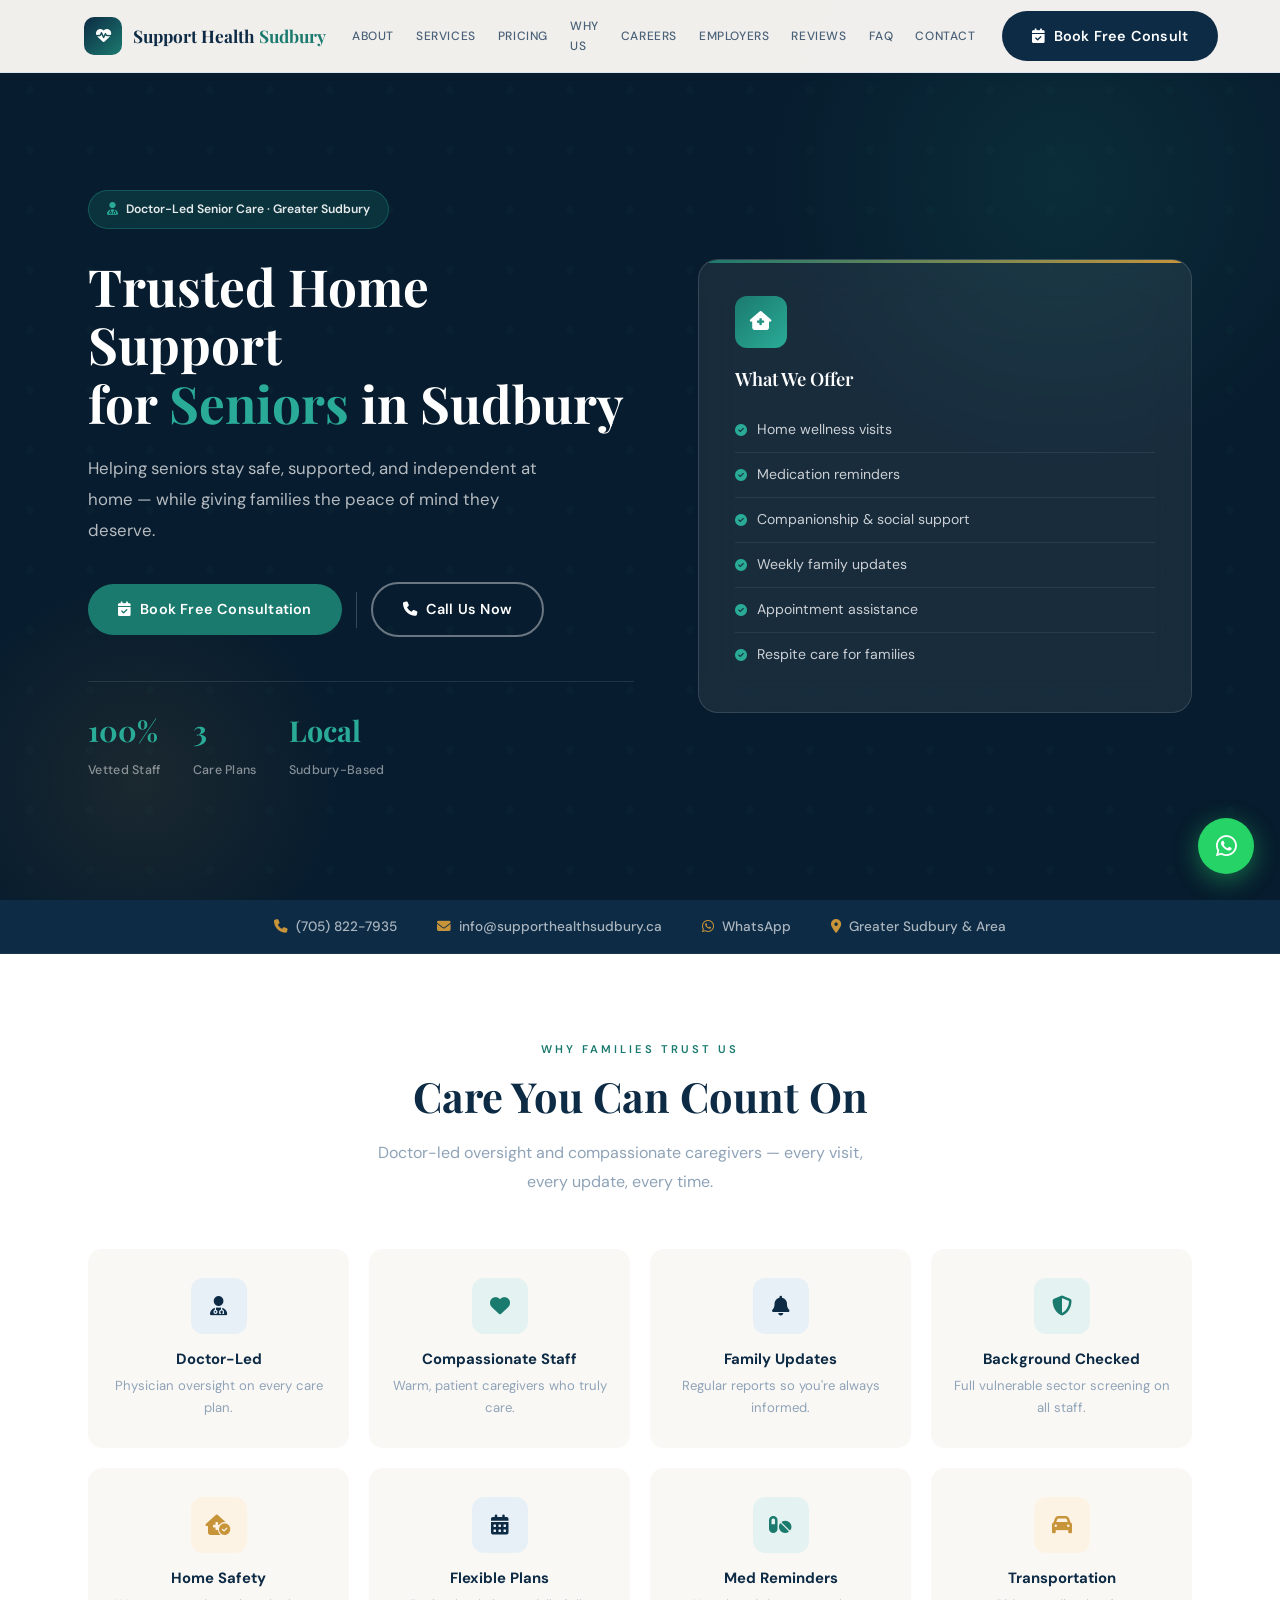
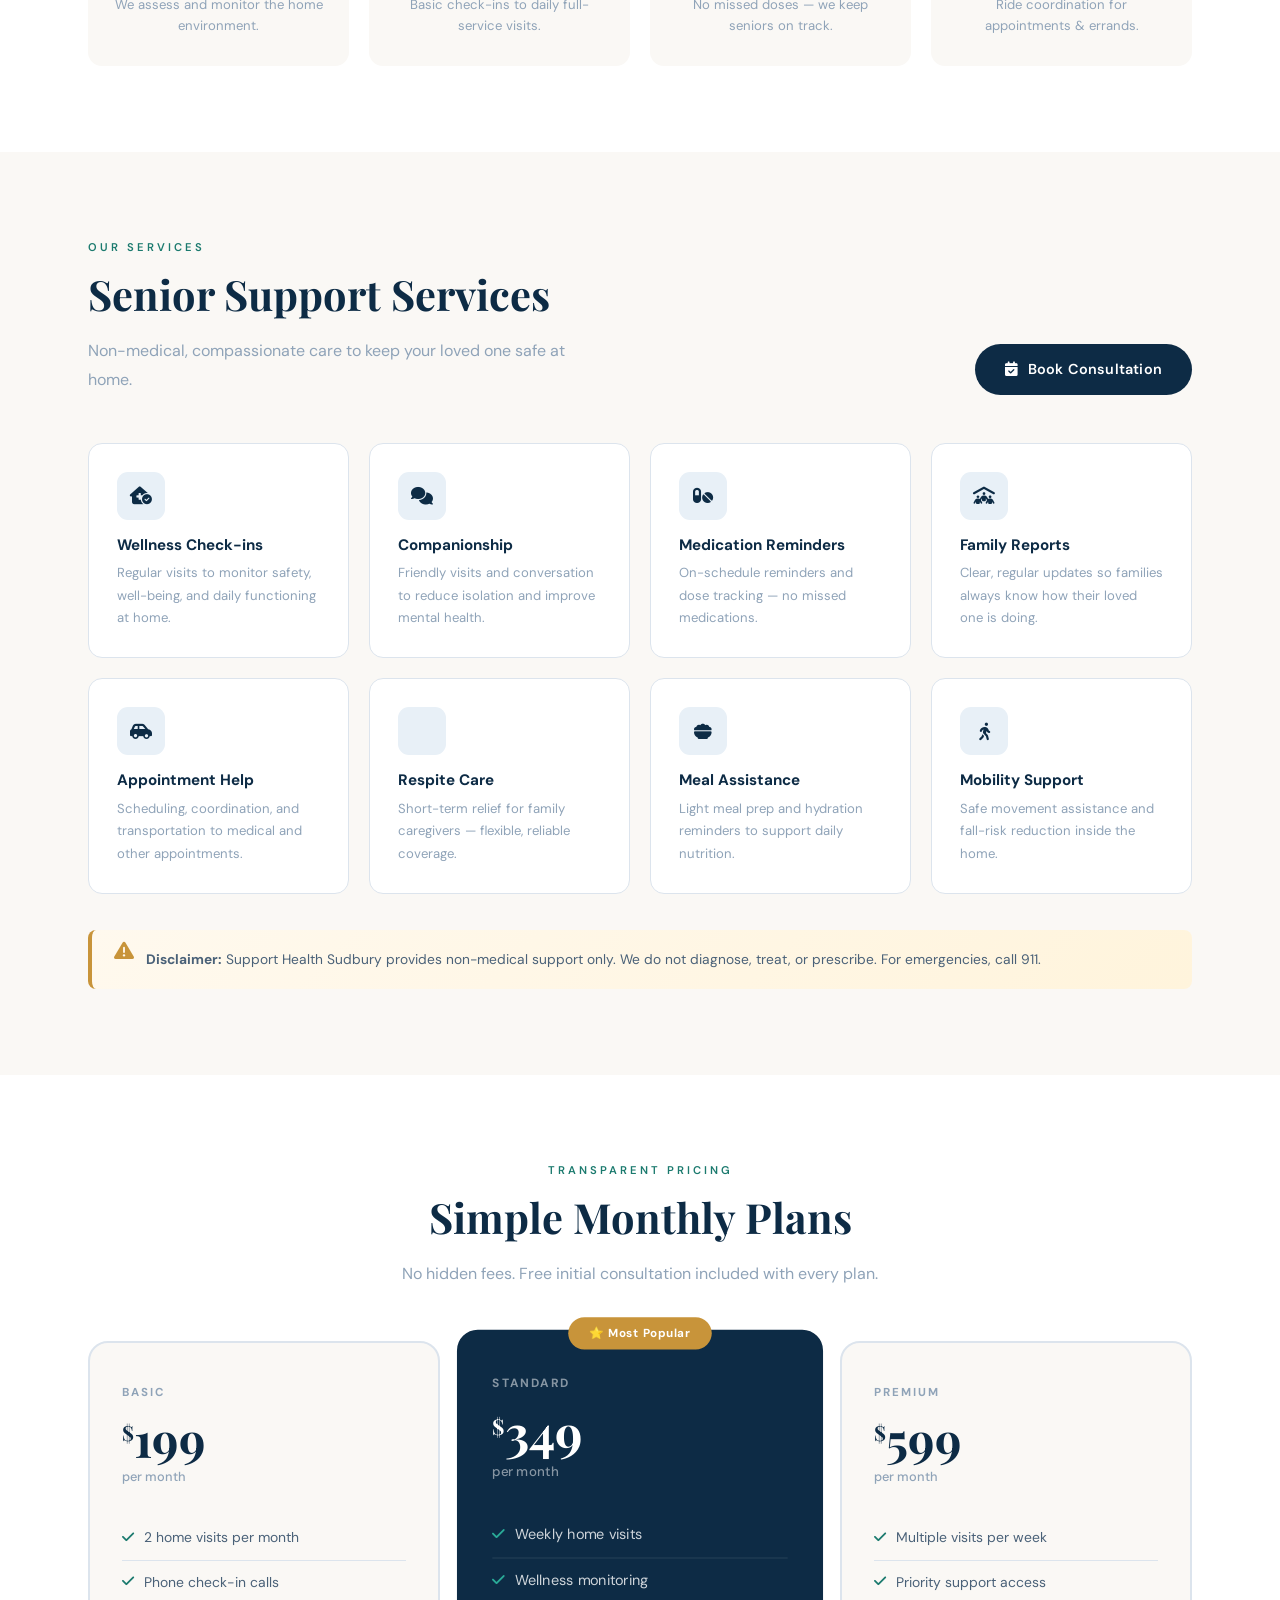
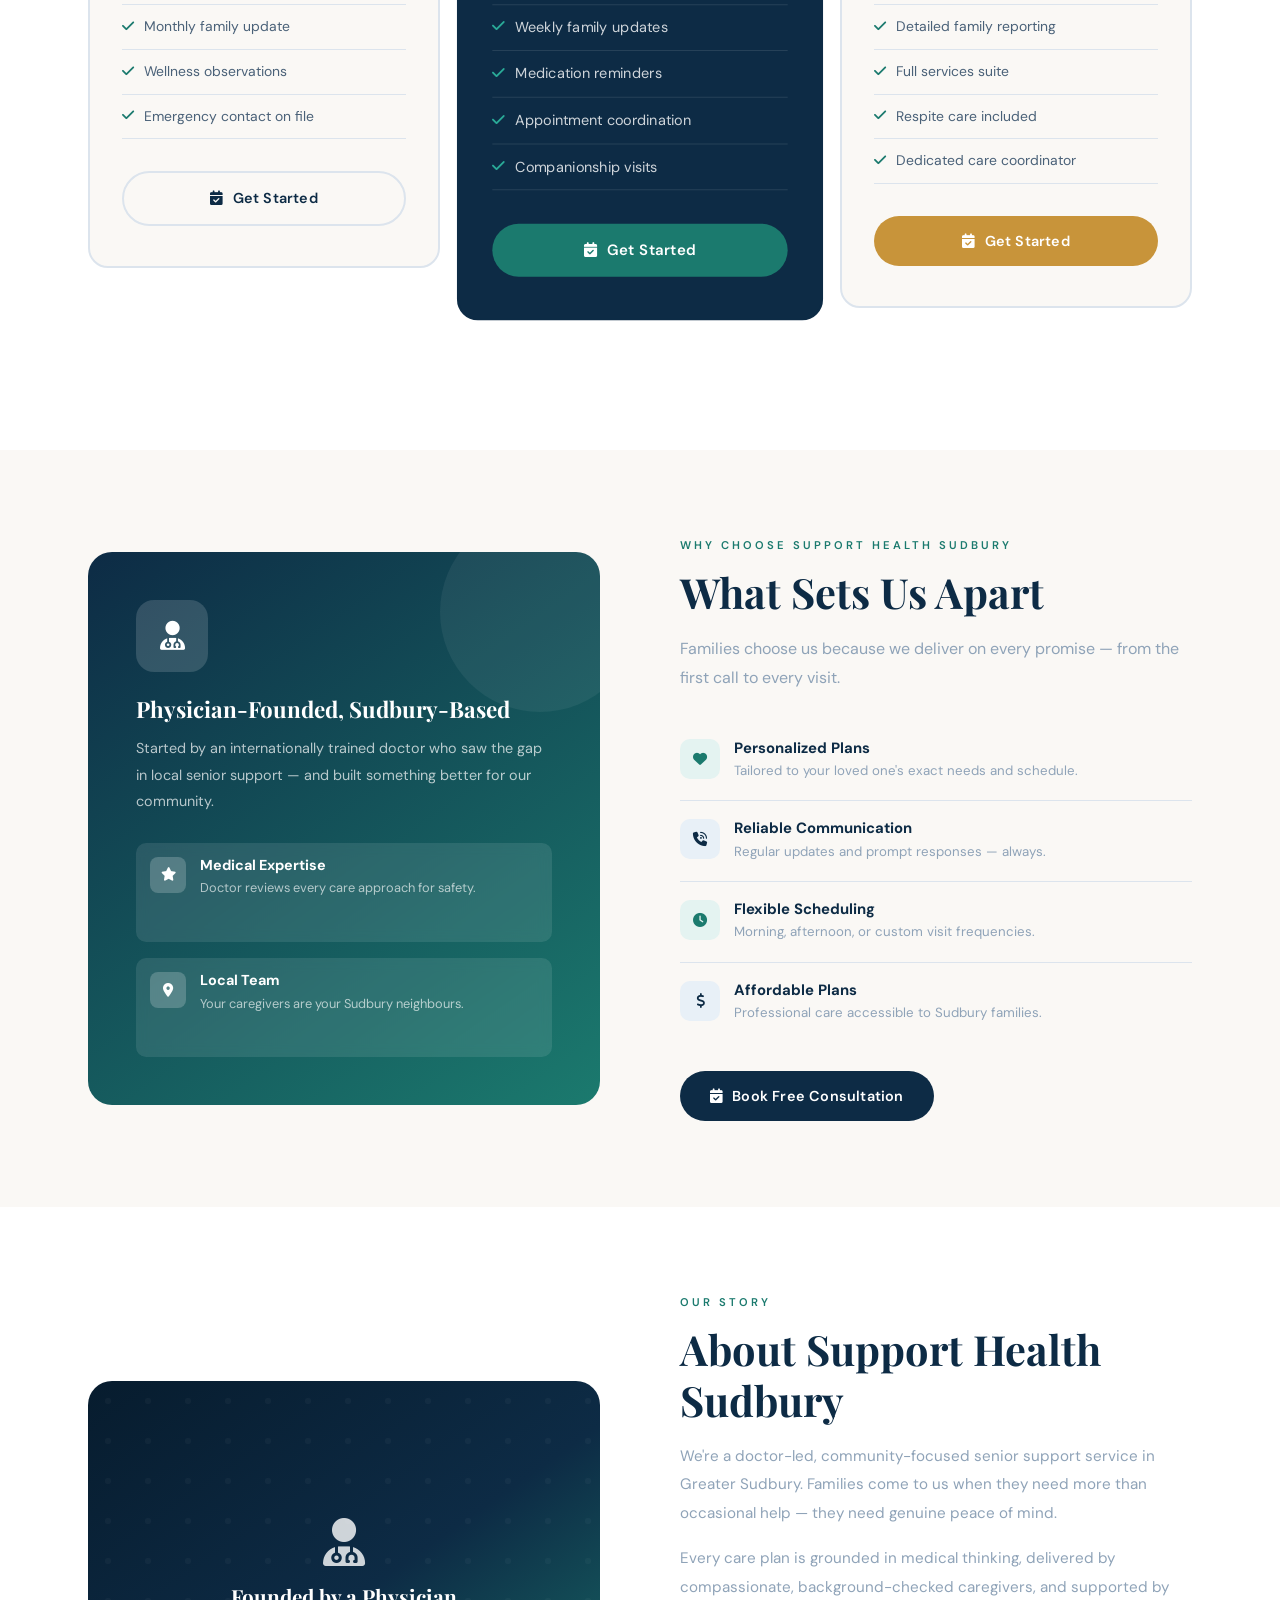
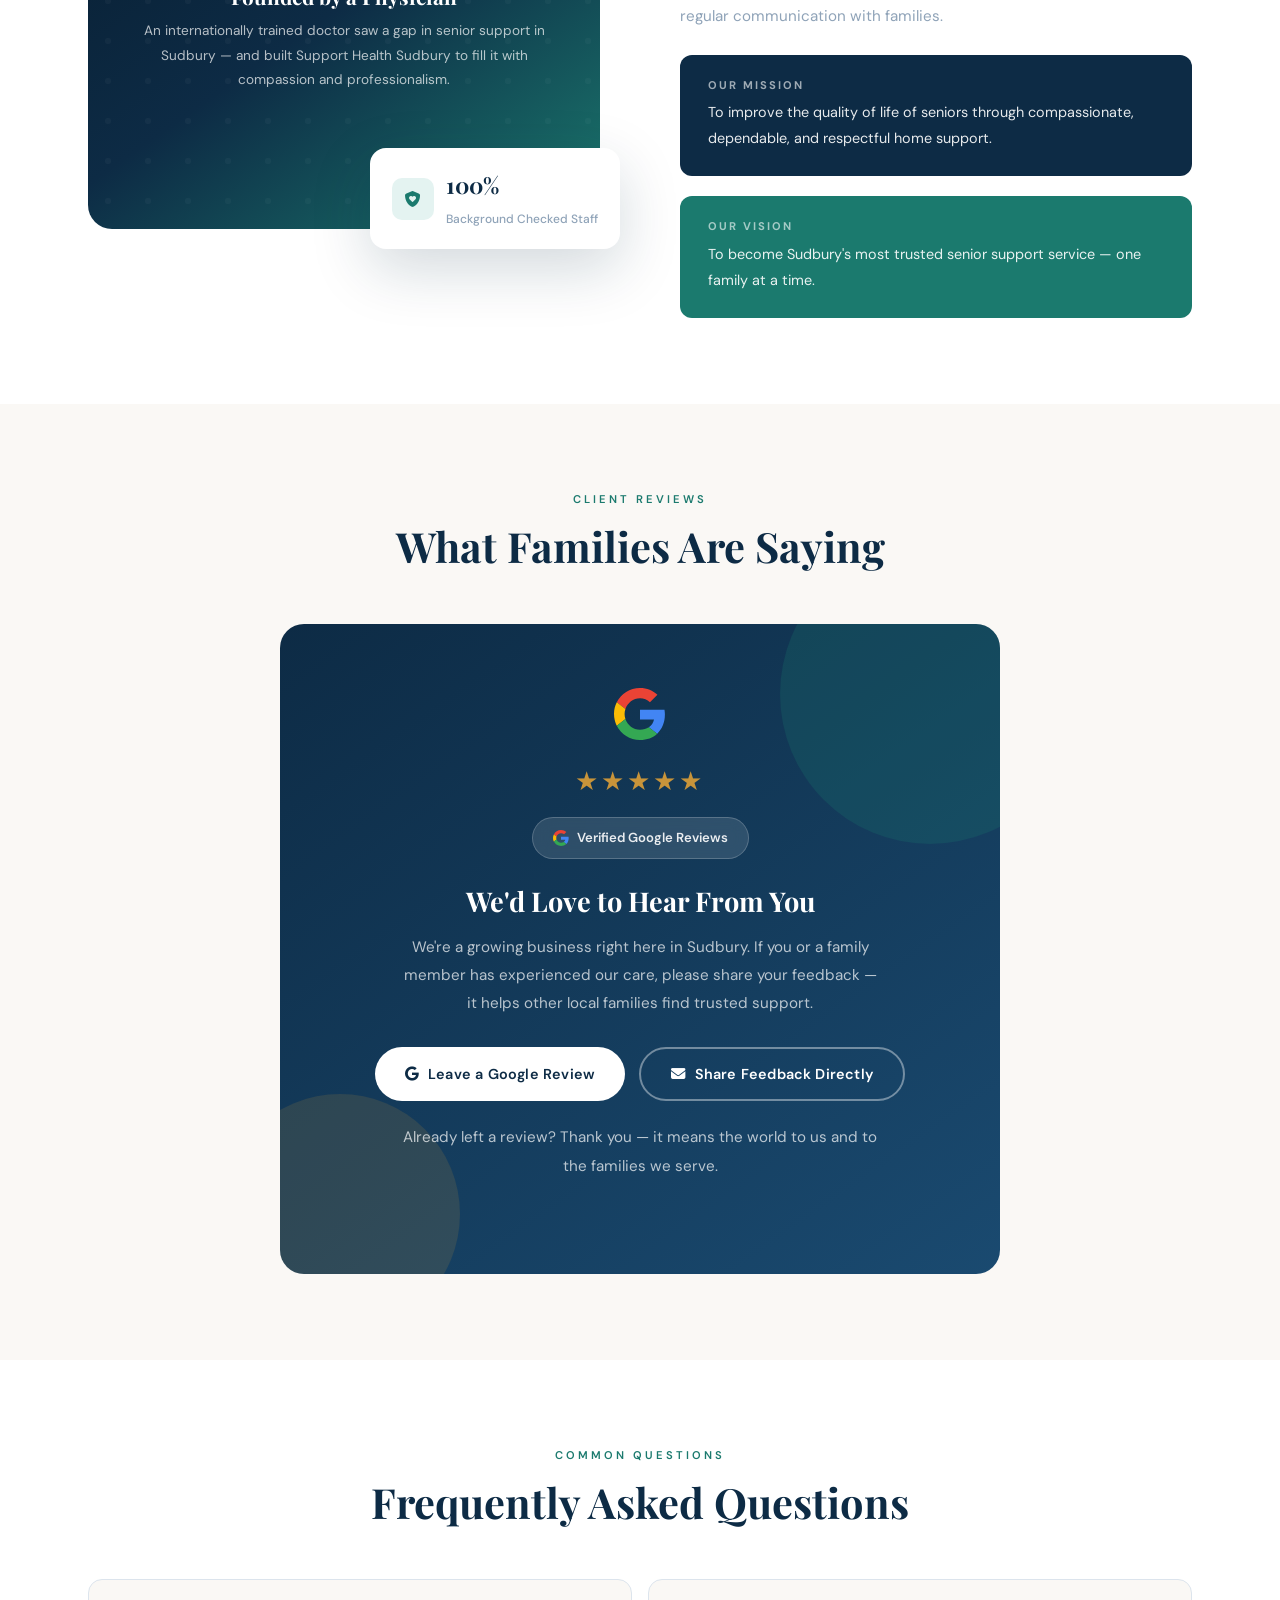
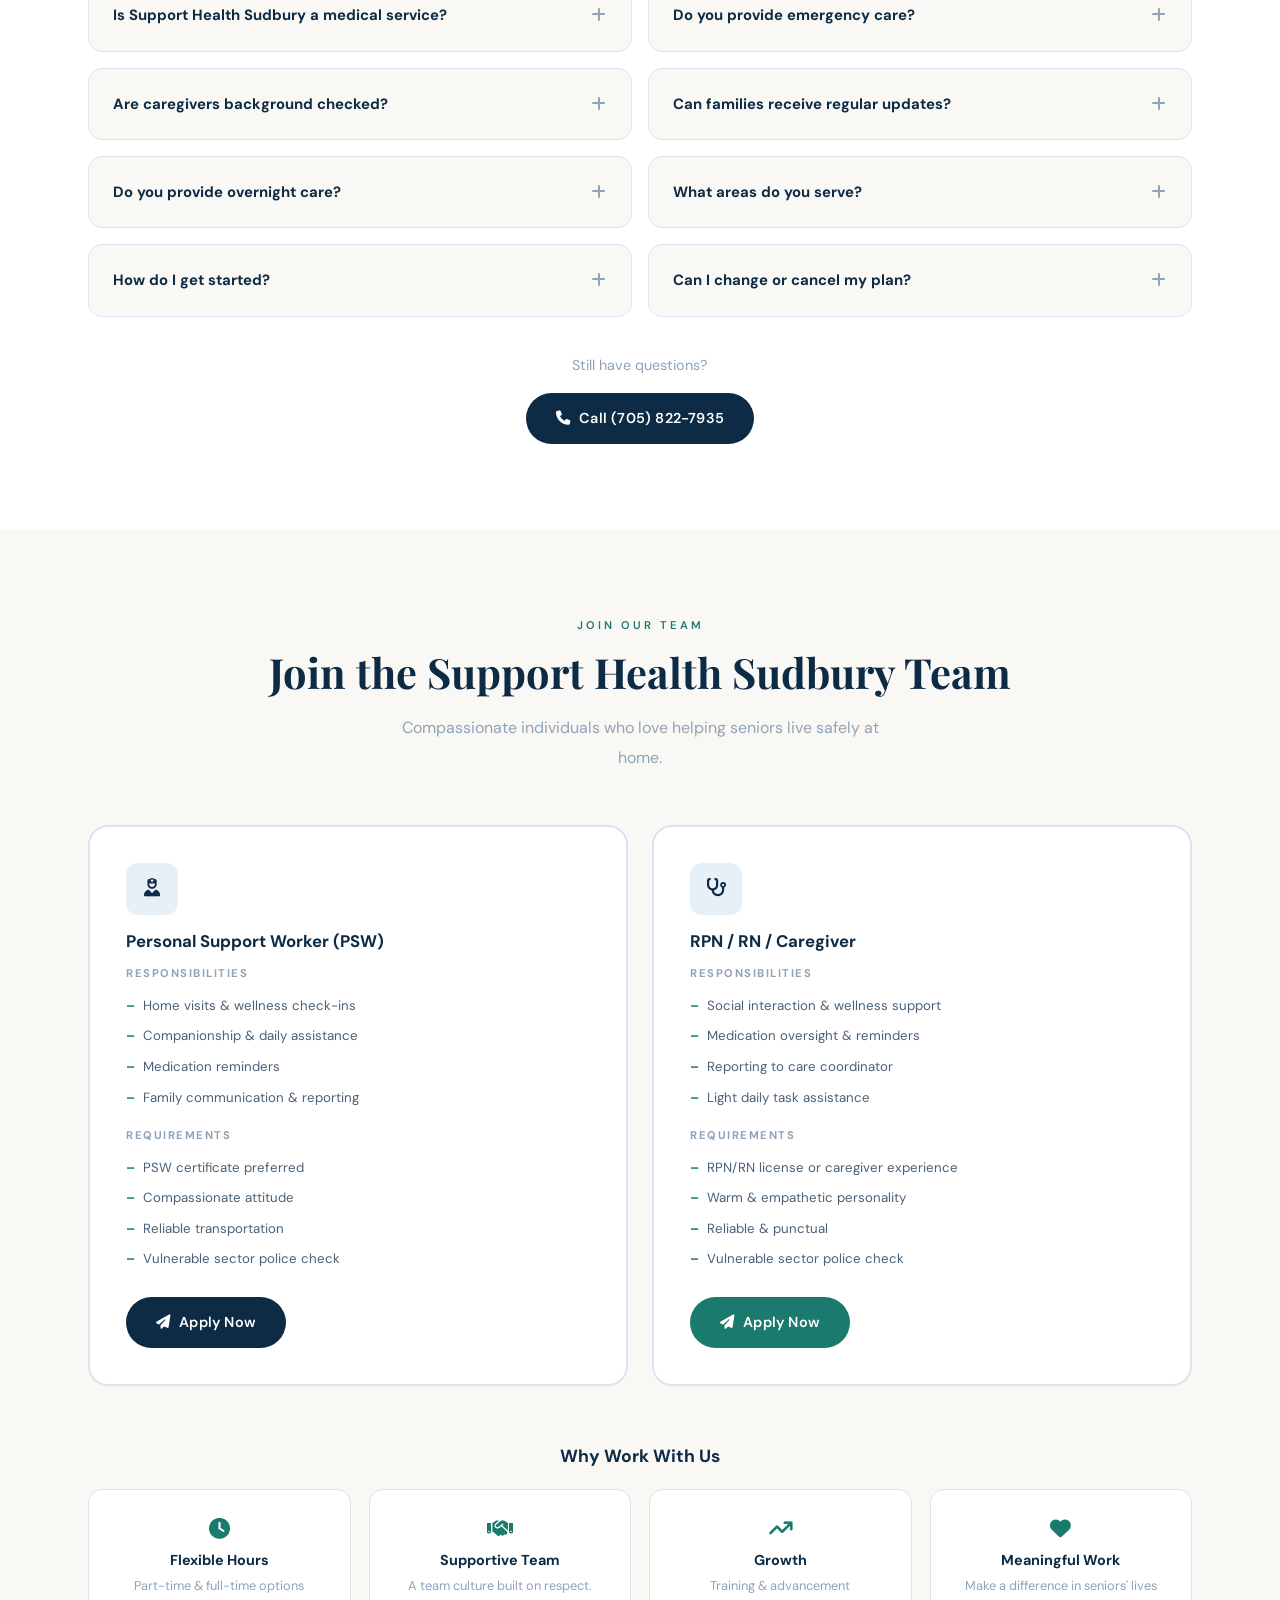
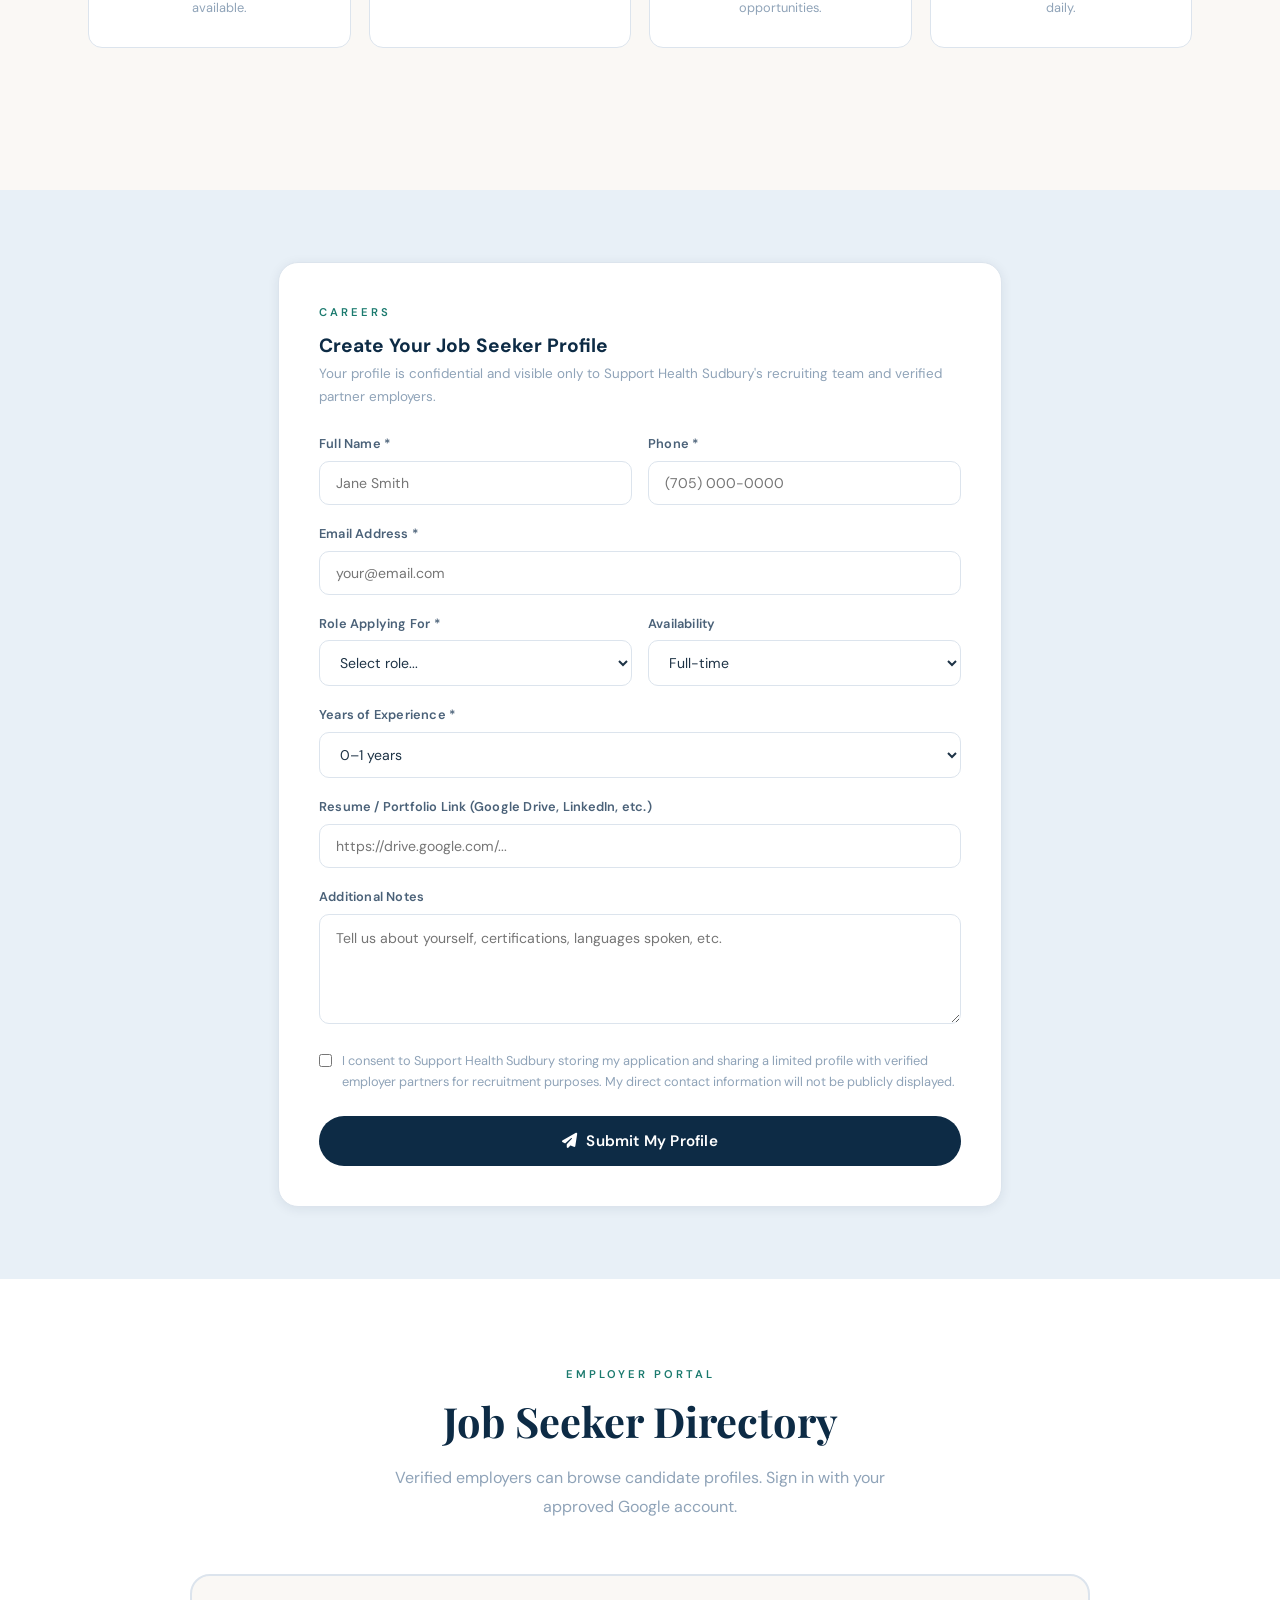
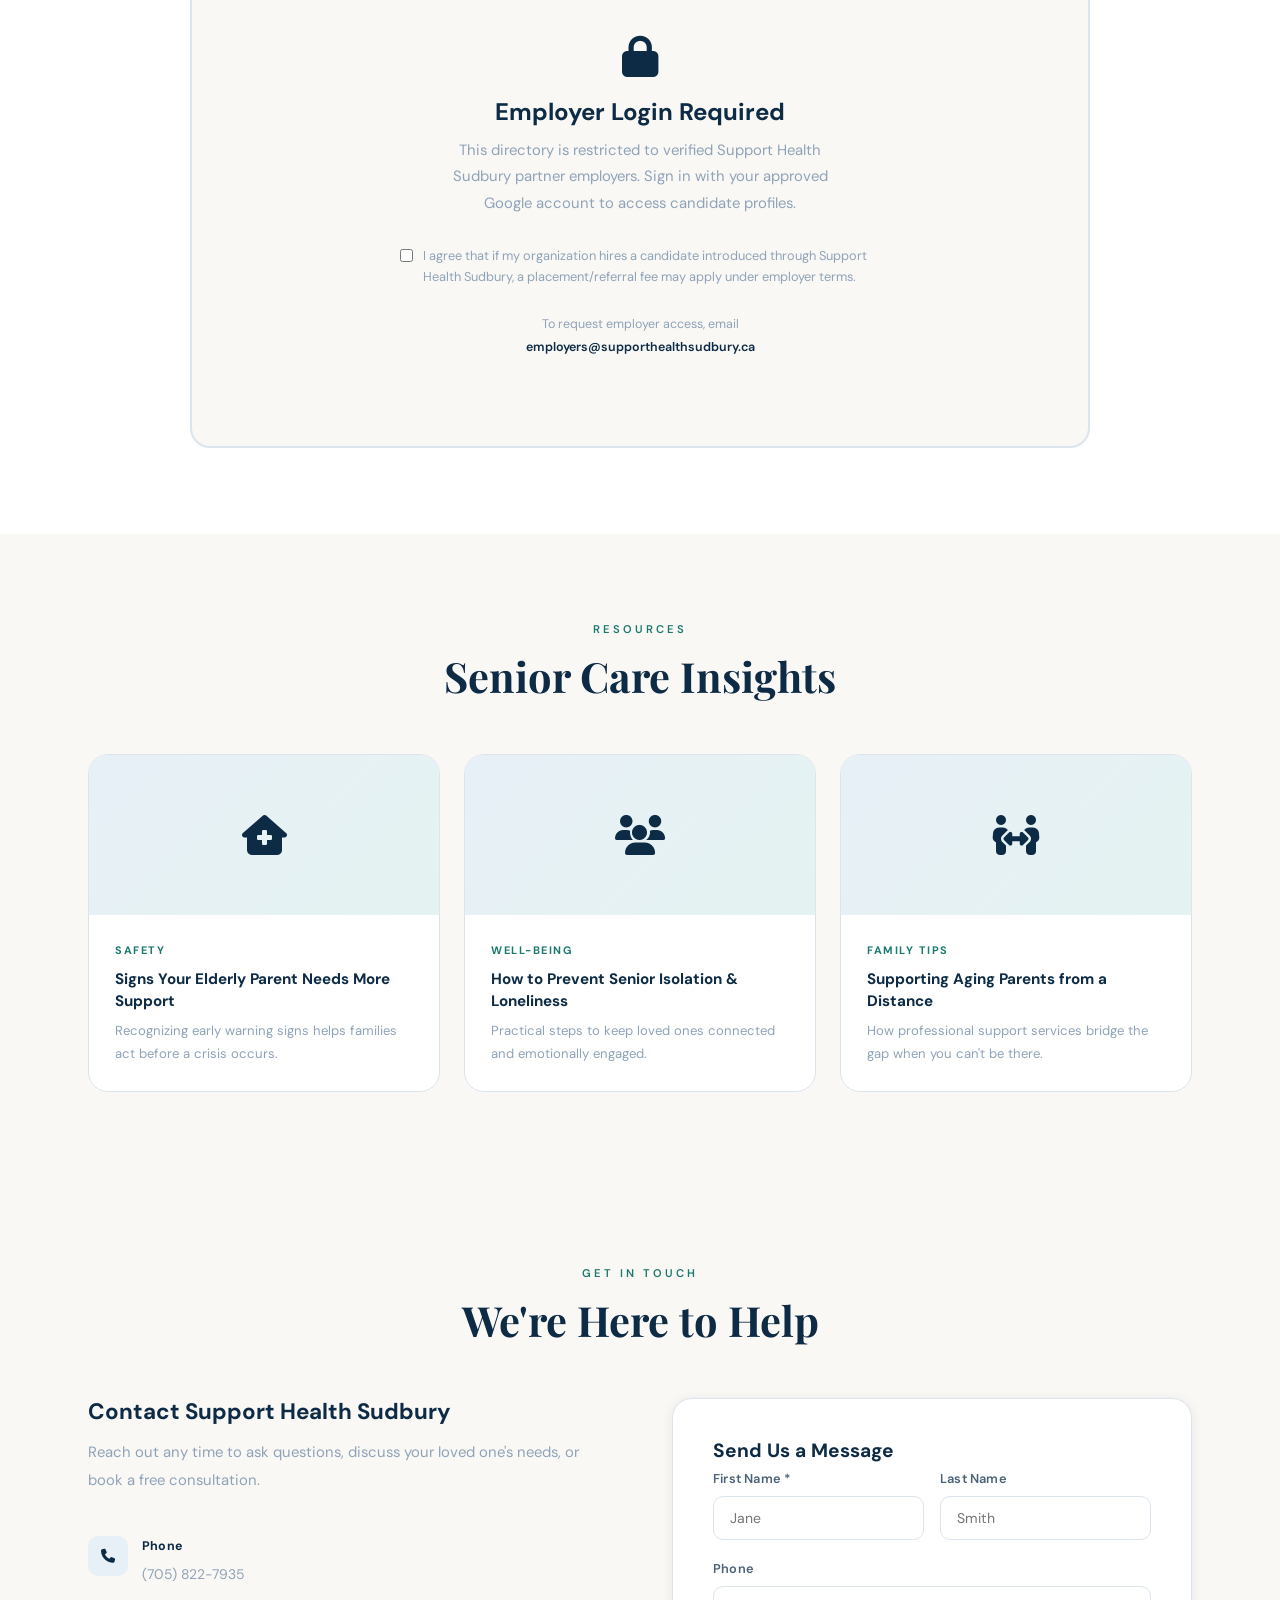
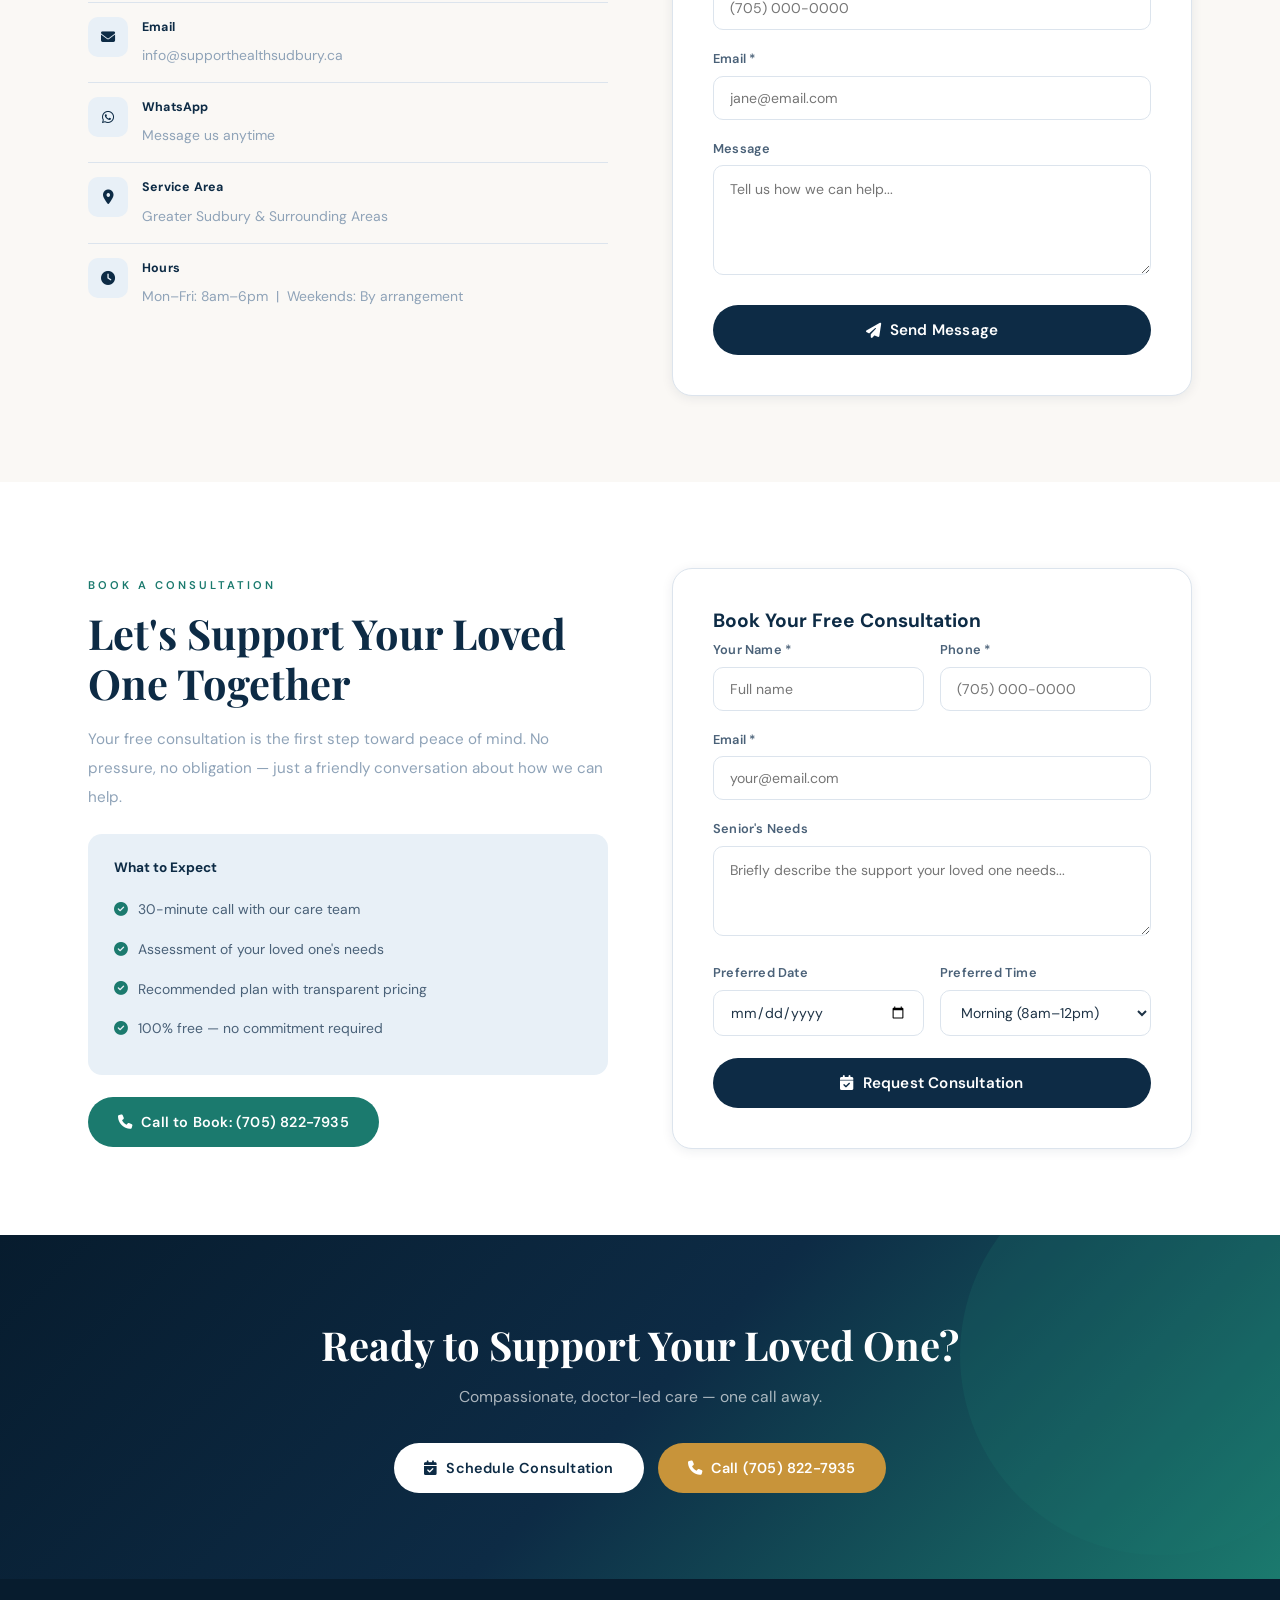
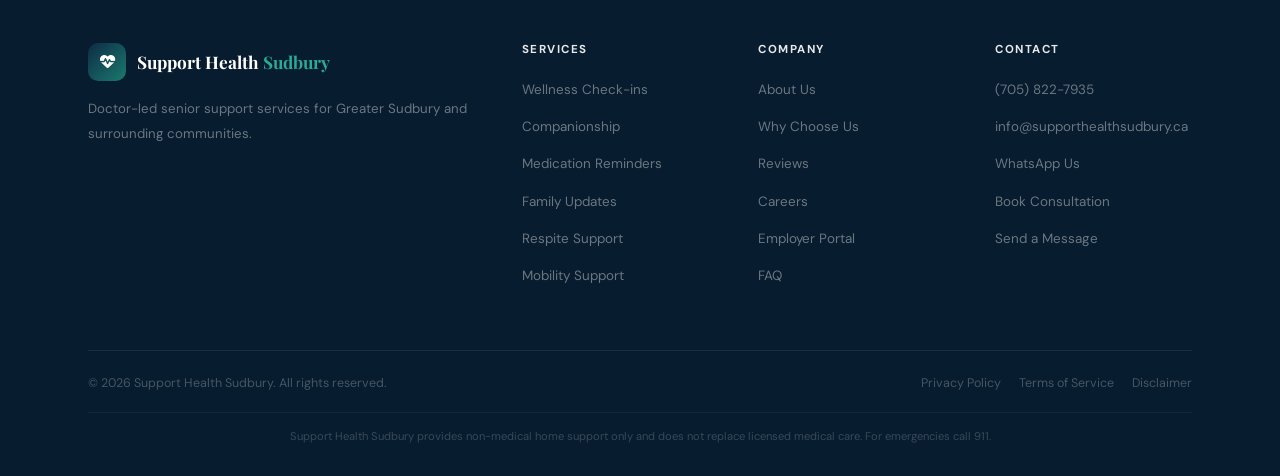
==== commit 3701eee4: "Update index.html" ====
--- a/index.html
+++ b/index.html
@@ -3,7 +3,7 @@
 <head>
 <meta charset="UTF-8"/>
 <meta name="viewport" content="width=device-width,initial-scale=1.0"/>
-<title>We Care Sudbury | Doctor-Led Senior Home Support</title>
+<title>Support Health Sudbury | Doctor-Led Senior Home Support</title>
 <meta name="description" content="Doctor-led senior home support in Greater Sudbury. Wellness visits, companionship, medication reminders, respite support, and more."/>
 <link rel="preconnect" href="https://fonts.googleapis.com"/>
 <link href="https://fonts.googleapis.com/css2?family=Playfair+Display:wght@400;600;700;800&family=DM+Sans:wght@300;400;500;600;700&display=swap" rel="stylesheet"/>
@@ -473,7 +473,7 @@
   <div class="nav-inner">
     <a href="#home" class="logo">
       <div class="logo-mark"><i class="fas fa-heart-pulse"></i></div>
-      <div class="logo-text">We Care <span>Sudbury</span></div>
+      <div class="logo-text">Support Health <span>Sudbury</span></div>
     </a>
     <div class="nav-links">
       <a href="#about">About</a>
@@ -547,7 +547,7 @@
 <div class="cstrip">
   <div class="cstrip-in container">
     <a href="#" onclick="demoCall();return false;"><i class="fas fa-phone"></i> (705) 822-7935</a>
-    <a href="#" onclick="demoEmail();return false;"><i class="fas fa-envelope"></i> info@wecaresudbury.ca</a>
+    <a href="#" onclick="demoEmail();return false;"><i class="fas fa-envelope"></i> info@supporthealthsudbury.ca</a>
     <a href="https://wa.me/17058227935" target="_blank" rel="noopener"><i class="fab fa-whatsapp"></i> WhatsApp</a>
     <a href="#contact"><i class="fas fa-map-marker-alt"></i> Greater Sudbury &amp; Area</a>
   </div>
@@ -597,7 +597,7 @@
     </div>
     <div class="disc fu">
       <i class="fas fa-triangle-exclamation fa-lg"></i>
-      <p><strong>Disclaimer:</strong> We Care Sudbury provides non-medical support only. We do not diagnose, treat, or prescribe. For emergencies, call 911.</p>
+      <p><strong>Disclaimer:</strong> Support Health Sudbury provides non-medical support only. We do not diagnose, treat, or prescribe. For emergencies, call 911.</p>
     </div>
   </div>
 </section>
@@ -672,7 +672,7 @@
         </div>
       </div>
       <div class="fu" style="transition-delay:.1s">
-        <span class="lbl">Why Choose We Care Sudbury</span>
+        <span class="lbl">Why Choose Support Health Sudbury</span>
         <h2 class="stitle">What Sets Us Apart</h2>
         <p class="ssub">Families choose us because we deliver on every promise — from the first call to every visit.</p>
         <div class="why-list">
@@ -695,7 +695,7 @@
         <div class="abt-vis-main">
           <i class="fas fa-user-doctor"></i>
           <h3>Founded by a Physician</h3>
-          <p>An internationally trained doctor saw a gap in senior support in Sudbury — and built We Care Sudbury to fill it with compassion and professionalism.</p>
+          <p>An internationally trained doctor saw a gap in senior support in Sudbury — and built Support Health Sudbury to fill it with compassion and professionalism.</p>
         </div>
         <div class="abt-float">
           <div class="abt-float-ico"><i class="fas fa-shield-heart"></i></div>
@@ -704,7 +704,7 @@
       </div>
       <div class="fu" style="transition-delay:.1s">
         <span class="lbl">Our Story</span>
-        <h2 class="stitle">About We Care Sudbury</h2>
+        <h2 class="stitle">About Support Health Sudbury</h2>
         <p style="color:var(--g400);line-height:1.9;margin-bottom:16px;font-size:.95rem">We're a doctor-led, community-focused senior support service in Greater Sudbury. Families come to us when they need more than occasional help — they need genuine peace of mind.</p>
         <p style="color:var(--g400);line-height:1.9;margin-bottom:24px;font-size:.95rem">Every care plan is grounded in medical thinking, delivered by compassionate, background-checked caregivers, and supported by regular communication with families.</p>
         <div class="mbox navy">
@@ -761,7 +761,7 @@
       <h2 class="stitle">Frequently Asked Questions</h2>
     </div>
     <div class="faq-grid">
-      <div class="fi fu" onclick="toggleFaq(this)"><div class="fi-q"><h4>Is We Care Sudbury a medical service?</h4><i class="fas fa-plus"></i></div><div class="fi-a">No. We provide non-medical home support only. We do not diagnose, treat, or prescribe. Our services complement — but never replace — licensed medical care.</div></div>
+      <div class="fi fu" onclick="toggleFaq(this)"><div class="fi-q"><h4>Is Support Health Sudbury a medical service?</h4><i class="fas fa-plus"></i></div><div class="fi-a">No. We provide non-medical home support only. We do not diagnose, treat, or prescribe. Our services complement — but never replace — licensed medical care.</div></div>
       <div class="fi fu" onclick="toggleFaq(this)"><div class="fi-q"><h4>Do you provide emergency care?</h4><i class="fas fa-plus"></i></div><div class="fi-a">No. For any emergency call 911 immediately. Our caregivers are trained to recognize and report concerns, but we are not an emergency service.</div></div>
       <div class="fi fu" onclick="toggleFaq(this)"><div class="fi-q"><h4>Are caregivers background checked?</h4><i class="fas fa-plus"></i></div><div class="fi-a">Yes. Every caregiver completes a vulnerable sector police check before working with any client. Safety is our top priority.</div></div>
       <div class="fi fu" onclick="toggleFaq(this)"><div class="fi-q"><h4>Can families receive regular updates?</h4><i class="fas fa-plus"></i></div><div class="fi-a">Absolutely. All plans include family updates — weekly on Standard/Premium and monthly on Basic. We contact you immediately if any concern arises.</div></div>
@@ -782,7 +782,7 @@
   <div class="container">
     <div class="text-center fu" style="margin-bottom:52px">
       <span class="lbl">Join Our Team</span>
-      <h2 class="stitle">Join the We Care Sudbury Team</h2>
+      <h2 class="stitle">Join the Support Health Sudbury Team</h2>
       <p class="ssub">Compassionate individuals who love helping seniors live safely at home.</p>
     </div>
     <div class="pos-grid">
@@ -821,7 +821,7 @@
     <div class="fcard fu">
       <span class="lbl">Careers</span>
       <h3>Create Your Job Seeker Profile</h3>
-      <p class="form-intro">Your profile is confidential and visible only to We Care Sudbury's recruiting team and verified partner employers.</p>
+      <p class="form-intro">Your profile is confidential and visible only to Support Health Sudbury's recruiting team and verified partner employers.</p>
       <div class="fg-row">
         <div class="fg"><label>Full Name *</label><input type="text" id="a-name" placeholder="Jane Smith"/></div>
         <div class="fg"><label>Phone *</label><input type="tel" id="a-phone" placeholder="(705) 000-0000"/></div>
@@ -856,7 +856,7 @@
       <div class="fg"><label>Additional Notes</label><textarea id="a-notes" placeholder="Tell us about yourself, certifications, languages spoken, etc."></textarea></div>
       <div class="check-row">
         <input type="checkbox" id="a-consent"/>
-        <label for="a-consent">I consent to We Care Sudbury storing my application and sharing a limited profile with verified employer partners for recruitment purposes. My direct contact information will not be publicly displayed.</label>
+        <label for="a-consent">I consent to Support Health Sudbury storing my application and sharing a limited profile with verified employer partners for recruitment purposes. My direct contact information will not be publicly displayed.</label>
       </div>
       <button class="btn btn-navy fsub" onclick="submitApply()"><i class="fas fa-paper-plane"></i> Submit My Profile</button>
       <div class="smsg" id="apply-ok">✓ Profile submitted! We'll be in touch within 2 business days.</div>
@@ -879,10 +879,10 @@
       <div class="portal-signin-box fu" id="portalSignin">
         <i class="fas fa-lock"></i>
         <h3>Employer Login Required</h3>
-        <p>This directory is restricted to verified We Care Sudbury partner employers. Sign in with your approved Google account to access candidate profiles.</p>
+        <p>This directory is restricted to verified Support Health Sudbury partner employers. Sign in with your approved Google account to access candidate profiles.</p>
         <div class="check-row terms-row">
           <input type="checkbox" id="employerTermsConsent"/>
-          <label for="employerTermsConsent">I agree that if my organization hires a candidate introduced through We Care Sudbury, a placement/referral fee may apply under employer terms.</label>
+          <label for="employerTermsConsent">I agree that if my organization hires a candidate introduced through Support Health Sudbury, a placement/referral fee may apply under employer terms.</label>
         </div>
         <!-- Google Sign-In -->
         <div id="g_id_onload"
@@ -901,7 +901,7 @@
                data-width="280">
           </div>
         </div>
-        <p style="margin-top:22px;font-size:.78rem;color:var(--g400)">To request employer access, email <a href="mailto:employers@wecaresudbury.ca" style="color:var(--navy);font-weight:600">employers@wecaresudbury.ca</a></p>
+        <p style="margin-top:22px;font-size:.78rem;color:var(--g400)">To request employer access, email <a href="mailto:employers@supporthealthsudbury.ca" style="color:var(--navy);font-weight:600">employers@supporthealthsudbury.ca</a></p>
       </div>
 
       <!-- Denied -->
@@ -909,7 +909,7 @@
         <i class="fas fa-ban"></i>
         <h3>Access Denied</h3>
         <p id="deniedEmail"></p>
-        <p style="margin-top:8px">Your account is not on the approved employer list. To request access, email <a href="mailto:employers@wecaresudbury.ca" style="color:var(--navy)">employers@wecaresudbury.ca</a></p>
+        <p style="margin-top:8px">Your account is not on the approved employer list. To request access, email <a href="mailto:employers@supporthealthsudbury.ca" style="color:var(--navy)">employers@supporthealthsudbury.ca</a></p>
         <button onclick="resetPortal()" class="btn btn-outline" style="margin-top:20px">Try Another Account</button>
       </div>
 
@@ -945,28 +945,28 @@
             <div class="cand-top"><div class="cand-av">MT</div><div><div class="cand-name">Maria T. <span class="new-badge">New</span></div><div class="cand-role">Personal Support Worker (PSW)</div></div></div>
             <div class="cand-tags"><span class="tag">PSW Certified</span><span class="tag teal">3–5 yrs exp</span><span class="tag">Full-time</span></div>
             <p class="cand-info">Bilingual (English/French). Specializes in dementia care and mobility support. Available immediately.</p>
-            <p class="intro-request">To request an introduction, email <a href="mailto:employers@wecaresudbury.ca?subject=Candidate Intro - Maria T.">employers@wecaresudbury.ca</a></p>
+            <p class="intro-request">To request an introduction, email <a href="mailto:employers@supporthealthsudbury.ca?subject=Candidate Intro - Maria T.">employers@supporthealthsudbury.ca</a></p>
           </div>
           <div class="cand-card">
             <div class="cand-top"><div class="cand-av">JK</div><div><div class="cand-name">James K.</div><div class="cand-role">Registered Practical Nurse (RPN)</div></div></div>
             <div class="cand-tags"><span class="tag">RPN Licensed</span><span class="tag teal">5+ yrs exp</span><span class="tag">Part-time</span></div>
             <p class="cand-info">Experienced in senior home care, medication management, and wound care. Flexible evenings.</p>
-            <p class="intro-request">To request an introduction, email <a href="mailto:employers@wecaresudbury.ca?subject=Candidate Intro - James K.">employers@wecaresudbury.ca</a></p>
+            <p class="intro-request">To request an introduction, email <a href="mailto:employers@supporthealthsudbury.ca?subject=Candidate Intro - James K.">employers@supporthealthsudbury.ca</a></p>
           </div>
           <div class="cand-card">
             <div class="cand-top"><div class="cand-av">AD</div><div><div class="cand-name">Amina D. <span class="new-badge">New</span></div><div class="cand-role">Caregiver / Companion Aide</div></div></div>
             <div class="cand-tags"><span class="tag teal">1–3 yrs exp</span><span class="tag">Weekends</span></div>
             <p class="cand-info">Warm and patient with experience in elderly companionship and light household assistance.</p>
-            <p class="intro-request">To request an introduction, email <a href="mailto:employers@wecaresudbury.ca?subject=Candidate Intro - Amina D.">employers@wecaresudbury.ca</a></p>
+            <p class="intro-request">To request an introduction, email <a href="mailto:employers@supporthealthsudbury.ca?subject=Candidate Intro - Amina D.">employers@supporthealthsudbury.ca</a></p>
           </div>
           <div class="cand-card">
             <div class="cand-top"><div class="cand-av">RL</div><div><div class="cand-name">Robert L.</div><div class="cand-role">Personal Support Worker (PSW)</div></div></div>
             <div class="cand-tags"><span class="tag">PSW Certified</span><span class="tag teal">1–3 yrs exp</span><span class="tag">Flexible</span></div>
             <p class="cand-info">Trained in fall prevention, personal hygiene assistance, and client communication. Reliable transportation.</p>
-            <p class="intro-request">To request an introduction, email <a href="mailto:employers@wecaresudbury.ca?subject=Candidate Intro - Robert L.">employers@wecaresudbury.ca</a></p>
+            <p class="intro-request">To request an introduction, email <a href="mailto:employers@supporthealthsudbury.ca?subject=Candidate Intro - Robert L.">employers@supporthealthsudbury.ca</a></p>
           </div>
         </div>
-        <p class="portal-note">Contact <a href="mailto:employers@wecaresudbury.ca">employers@wecaresudbury.ca</a> to connect with a candidate. Profiles updated as applications are received.</p>
+        <p class="portal-note">Contact <a href="mailto:employers@supporthealthsudbury.ca">employers@supporthealthsudbury.ca</a> to connect with a candidate. Profiles updated as applications are received.</p>
       </div>
 
     </div>
@@ -997,11 +997,11 @@
     </div>
     <div class="con-grid">
       <div class="con-info fu">
-        <h3>Contact We Care Sudbury</h3>
+        <h3>Contact Support Health Sudbury</h3>
         <p>Reach out any time to ask questions, discuss your loved one's needs, or book a free consultation.</p>
         <ul class="ci-list">
           <li><div class="ci-ico"><i class="fas fa-phone"></i></div><div><strong>Phone</strong><span><a href="#" onclick="demoCall();return false;">(705) 822-7935</a></span></div></li>
-          <li><div class="ci-ico"><i class="fas fa-envelope"></i></div><div><strong>Email</strong><span><a href="#" onclick="demoEmail();return false;">info@wecaresudbury.ca</a></span></div></li>
+          <li><div class="ci-ico"><i class="fas fa-envelope"></i></div><div><strong>Email</strong><span><a href="#" onclick="demoEmail();return false;">info@supporthealthsudbury.ca</a></span></div></li>
           <li><div class="ci-ico"><i class="fab fa-whatsapp"></i></div><div><strong>WhatsApp</strong><span><a href="https://wa.me/17058227935" target="_blank" rel="noopener">Message us anytime</a></span></div></li>
           <li><div class="ci-ico"><i class="fas fa-map-marker-alt"></i></div><div><strong>Service Area</strong><span>Greater Sudbury &amp; Surrounding Areas</span></div></li>
           <li><div class="ci-ico"><i class="fas fa-clock"></i></div><div><strong>Hours</strong><span>Mon–Fri: 8am–6pm &nbsp;|&nbsp; Weekends: By arrangement</span></div></li>
@@ -1086,7 +1086,7 @@
   <div class="container">
     <div class="f-grid">
       <div class="f-brand">
-        <div class="logo"><div class="logo-mark"><i class="fas fa-heart-pulse"></i></div><div class="logo-text">We Care <span style="color:var(--teal-md)">Sudbury</span></div></div>
+        <div class="logo"><div class="logo-mark"><i class="fas fa-heart-pulse"></i></div><div class="logo-text">Support Health <span style="color:var(--teal-md)">Sudbury</span></div></div>
         <p>Doctor-led senior support services for Greater Sudbury and surrounding communities.</p>
       </div>
       <div>
@@ -1115,7 +1115,7 @@
         <h5>Contact</h5>
         <ul>
           <li><a href="#" onclick="demoCall();return false;">(705) 822-7935</a></li>
-          <li><a href="#" onclick="demoEmail();return false;">info@wecaresudbury.ca</a></li>
+          <li><a href="#" onclick="demoEmail();return false;">info@supporthealthsudbury.ca</a></li>
           <li><a href="https://wa.me/17058227935" target="_blank" rel="noopener">WhatsApp Us</a></li>
           <li><a href="#book">Book Consultation</a></li>
           <li><a href="#contact">Send a Message</a></li>
@@ -1123,10 +1123,10 @@
       </div>
     </div>
     <div class="f-bot">
-      <p>© 2026 We Care Sudbury. All rights reserved.</p>
+      <p>© 2026 Support Health Sudbury. All rights reserved.</p>
       <div class="f-leg"><a href="#">Privacy Policy</a><a href="#">Terms of Service</a><a href="#">Disclaimer</a></div>
     </div>
-    <p class="f-disc">We Care Sudbury provides non-medical home support only and does not replace licensed medical care. For emergencies call 911.</p>
+    <p class="f-disc">Support Health Sudbury provides non-medical home support only and does not replace licensed medical care. For emergencies call 911.</p>
   </div>
 </footer>
 
@@ -1202,7 +1202,7 @@
     icon:'teal', iconI:'fas fa-envelope',
     title:'Send Us an Email',
     desc:'In the live site this opens your email app. Tap below to copy the address.',
-    detail:'<strong>✉️ info@wecaresudbury.ca</strong>',
+    detail:'<strong>✉️ info@supporthealthsudbury.ca</strong>',
     btns:[
       { cls:'btn-teal', fn:'copyEmail();closeDM();', label:'📋 Copy Email' },
       { cls:'btn-outline', fn:'closeDM()', label:'Close' }
@@ -1211,8 +1211,8 @@
 }
 
 function copyEmail(){
-  navigator.clipboard.writeText('info@wecaresudbury.ca').catch(()=>{});
-  showToast('Email copied! info@wecaresudbury.ca', 'green');
+  navigator.clipboard.writeText('info@supporthealthsudbury.ca').catch(()=>{});
+  showToast('Email copied! info@supporthealthsudbury.ca', 'green');
 }
 
 function demoPlan(name, price, features){
@@ -1363,7 +1363,7 @@
     </div>
     <p class="cand-info">${esc(a.notes||'Profile just submitted.')}</p>
     ${a.resumeLink ? `<p class="resume-link"><a href="${escAttr(a.resumeLink)}" target="_blank" rel="noopener">View Resume / Profile</a></p>` : ''}
-    <p class="intro-request">To request an introduction, email <a href="mailto:employers@wecaresudbury.ca">employers@wecaresudbury.ca</a></p>`;
+    <p class="intro-request">To request an introduction, email <a href="mailto:employers@supporthealthsudbury.ca">employers@supporthealthsudbury.ca</a></p>`;
   grid.prepend(card);
 }
 
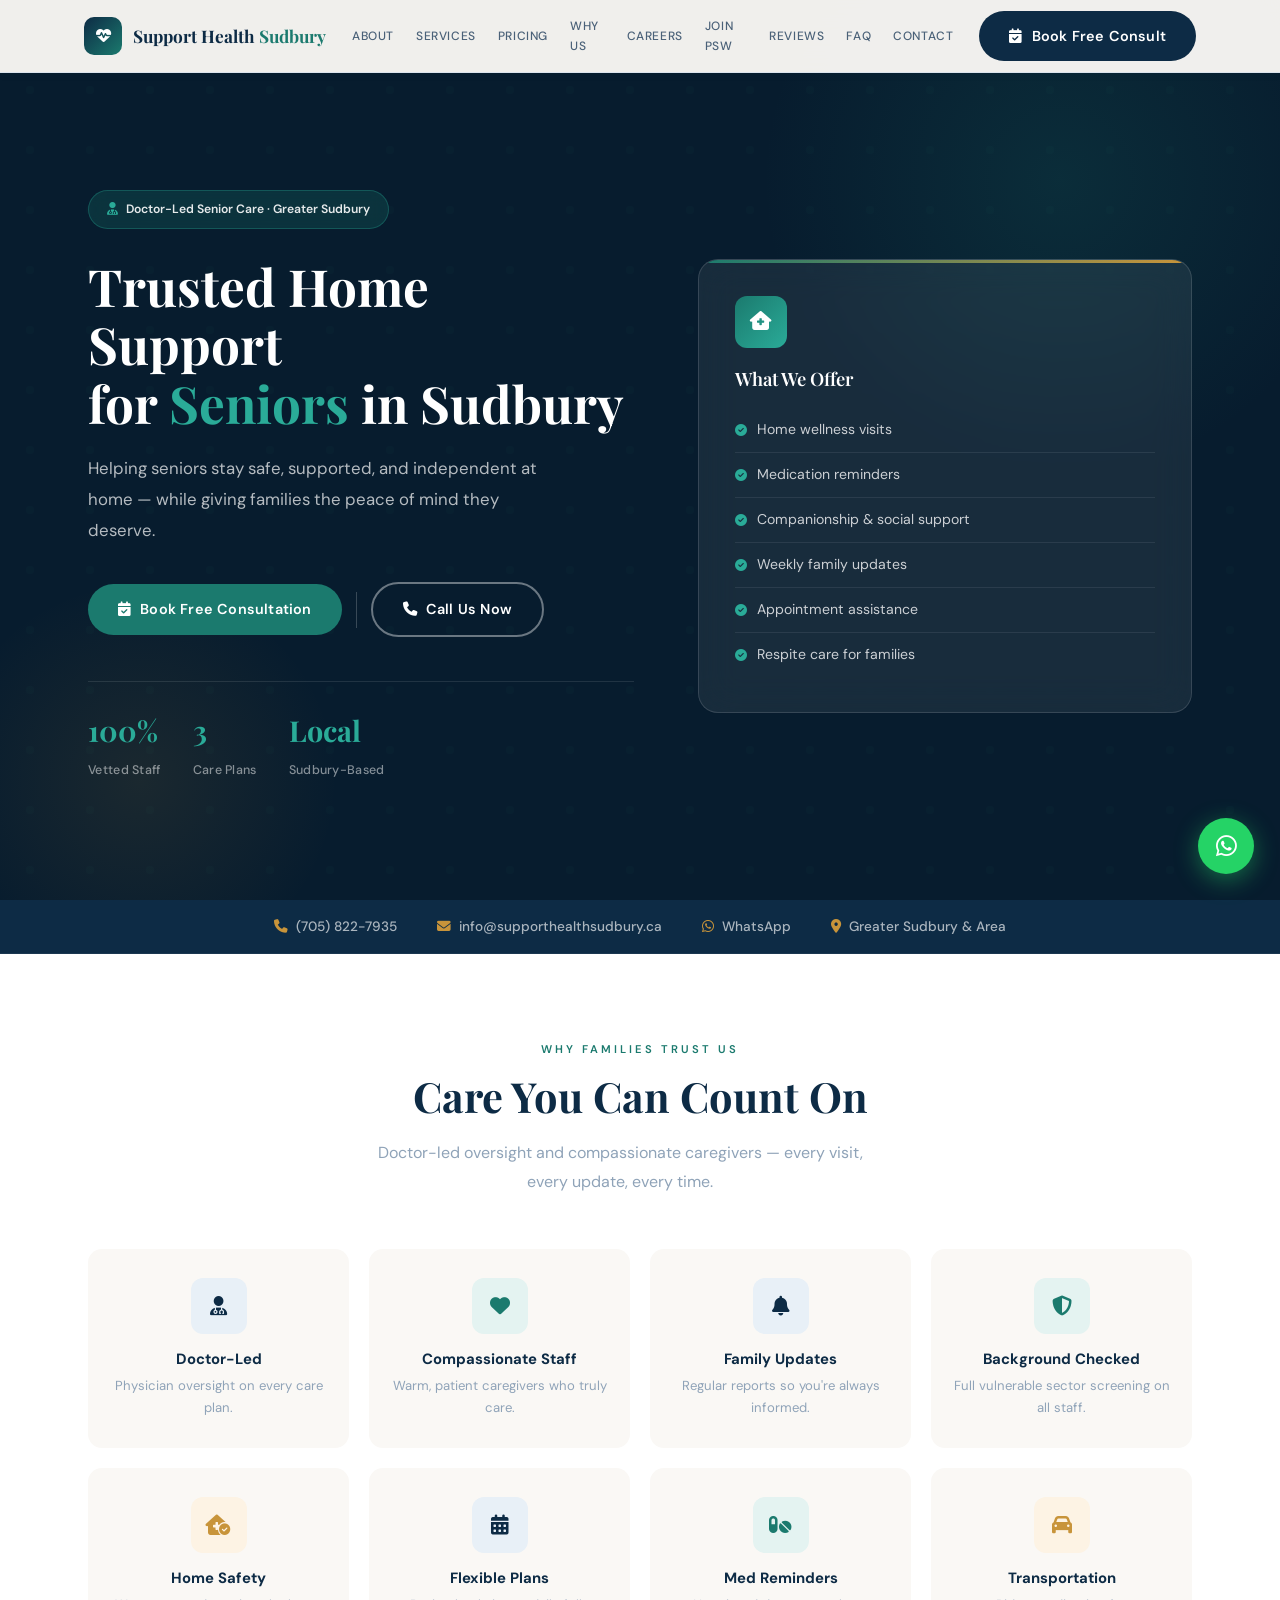
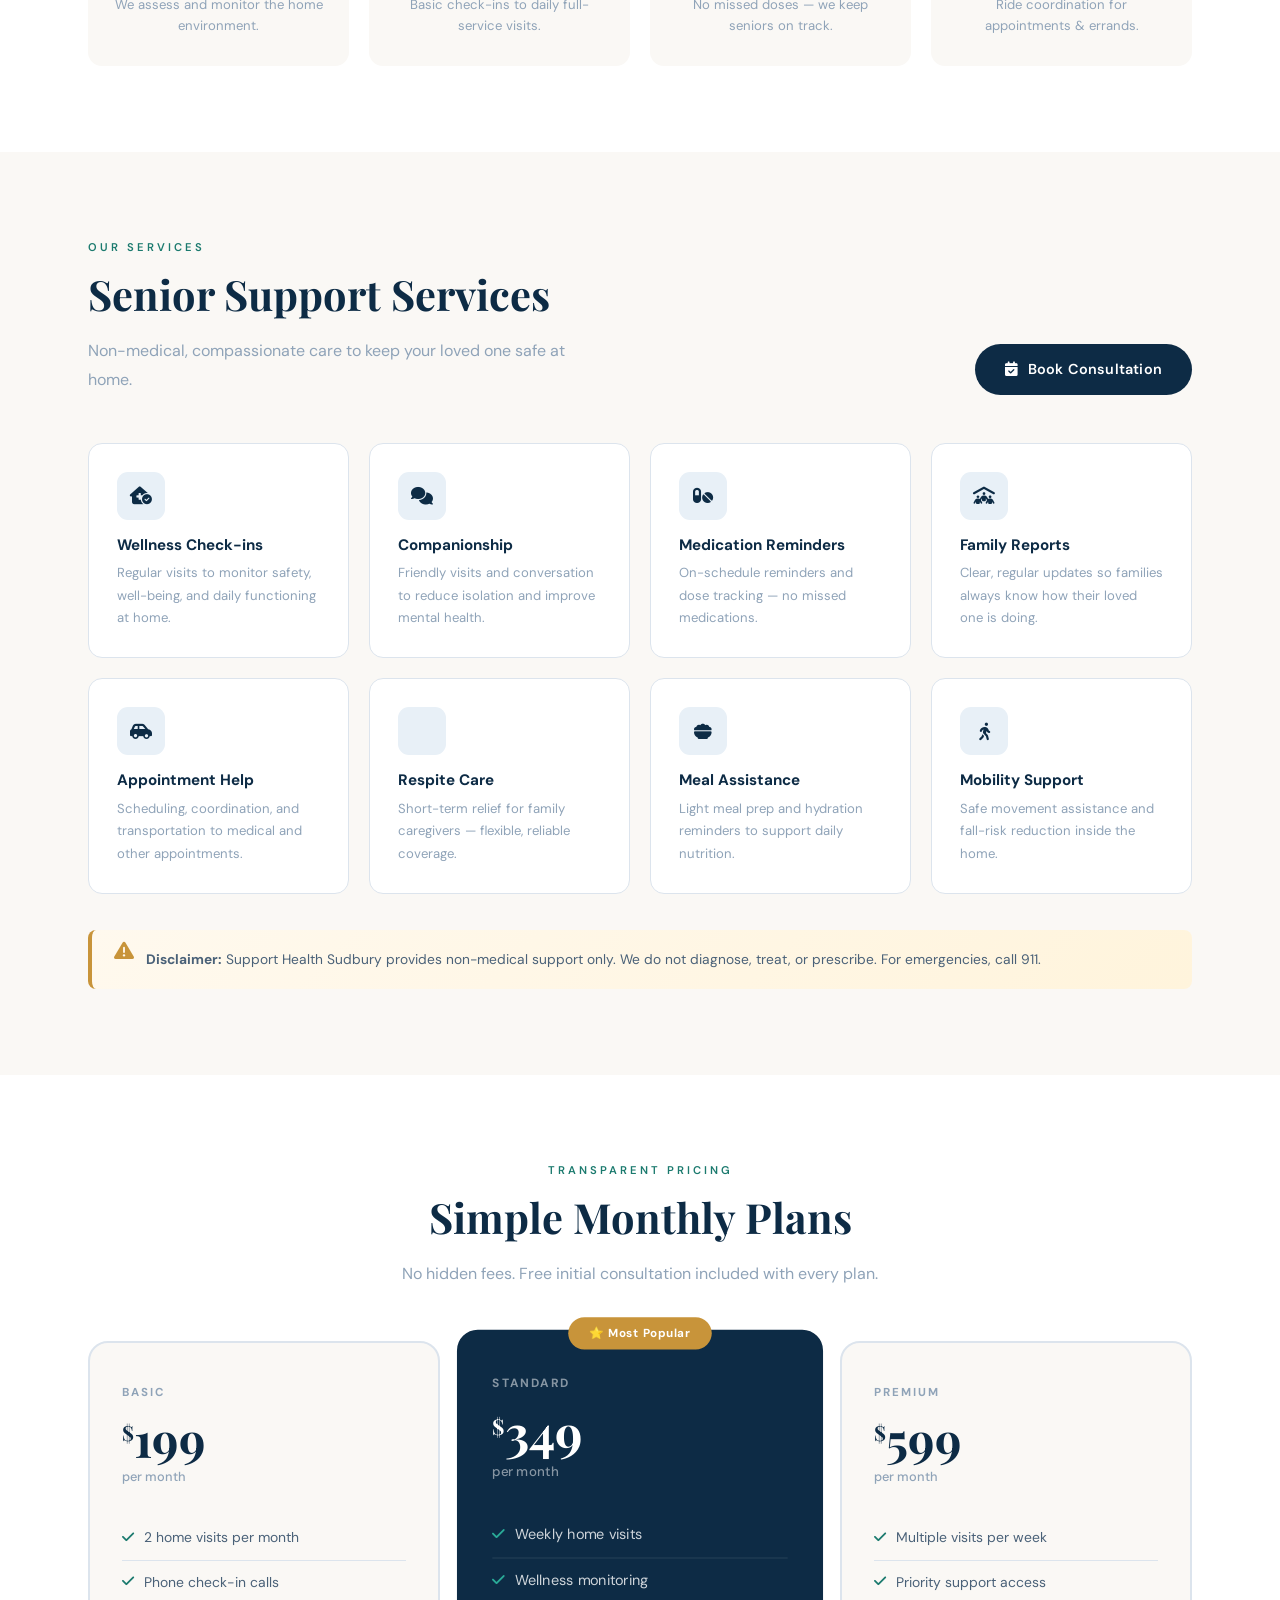
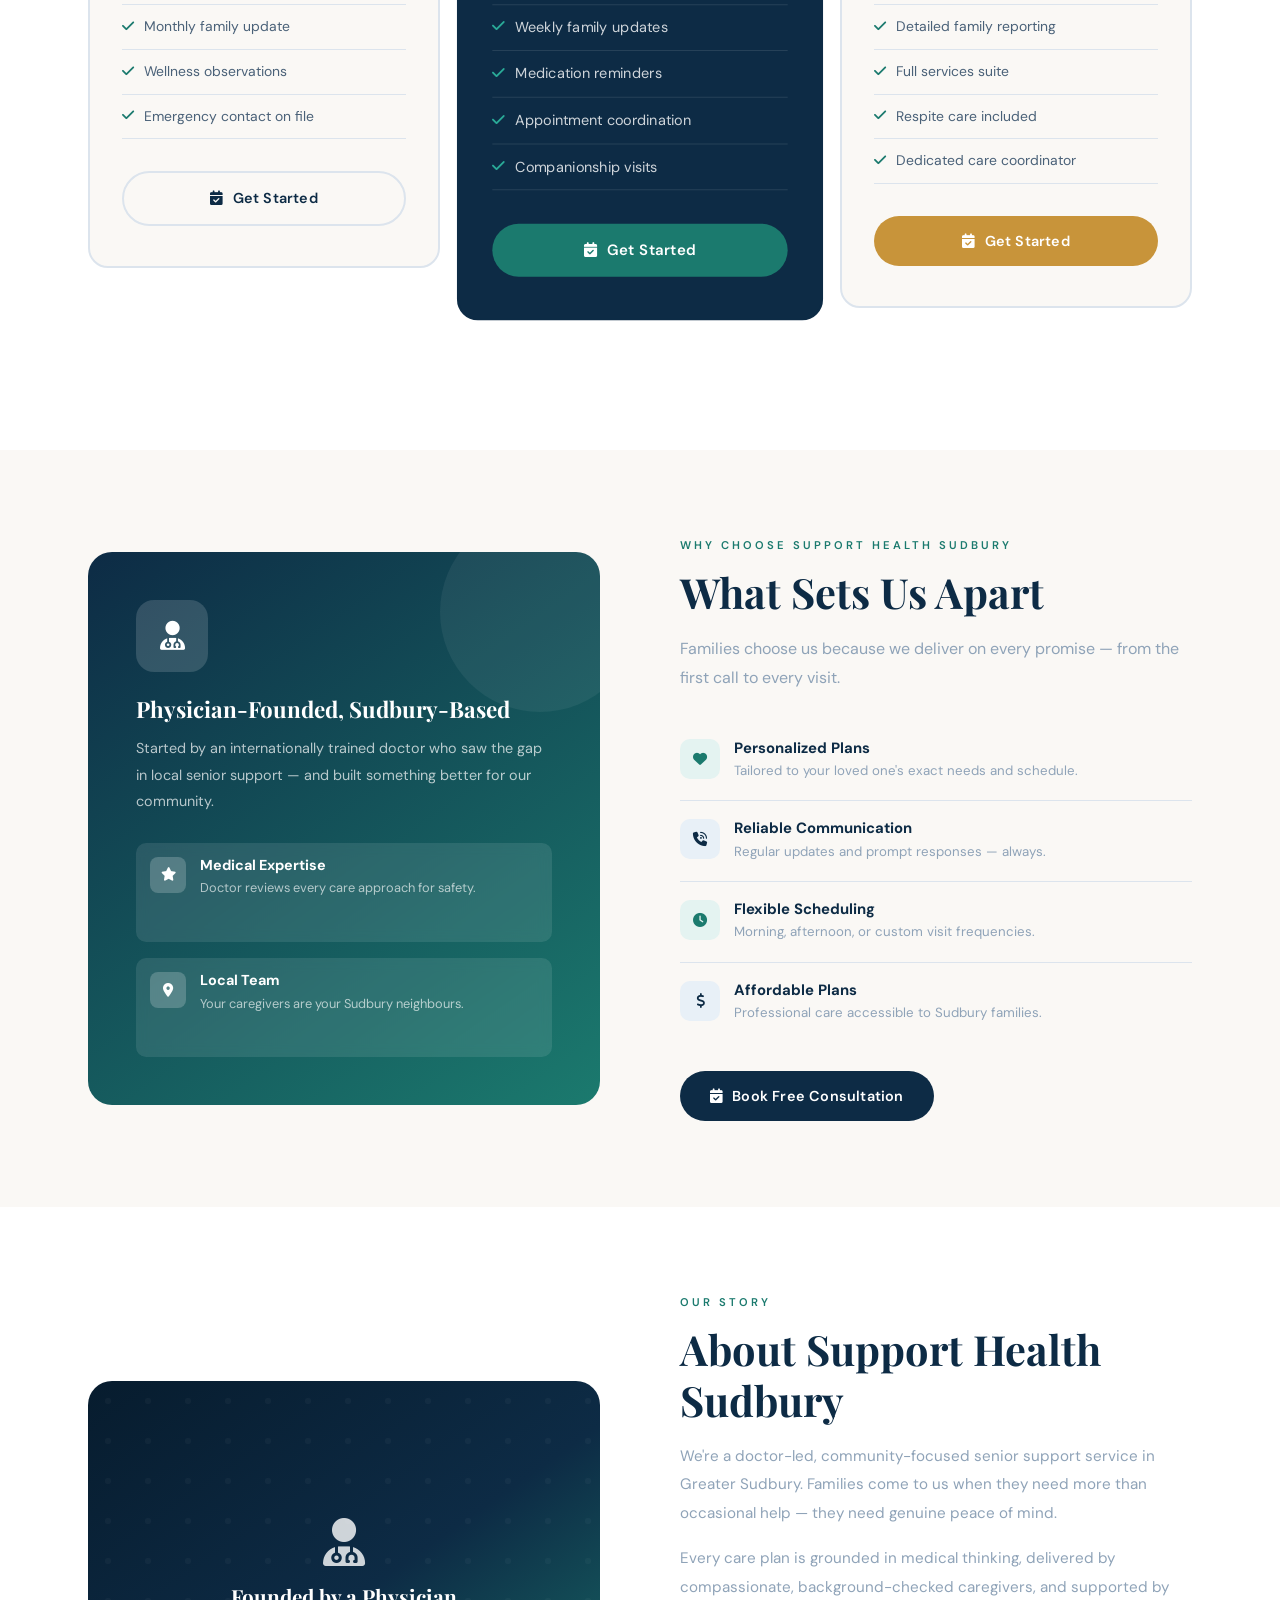
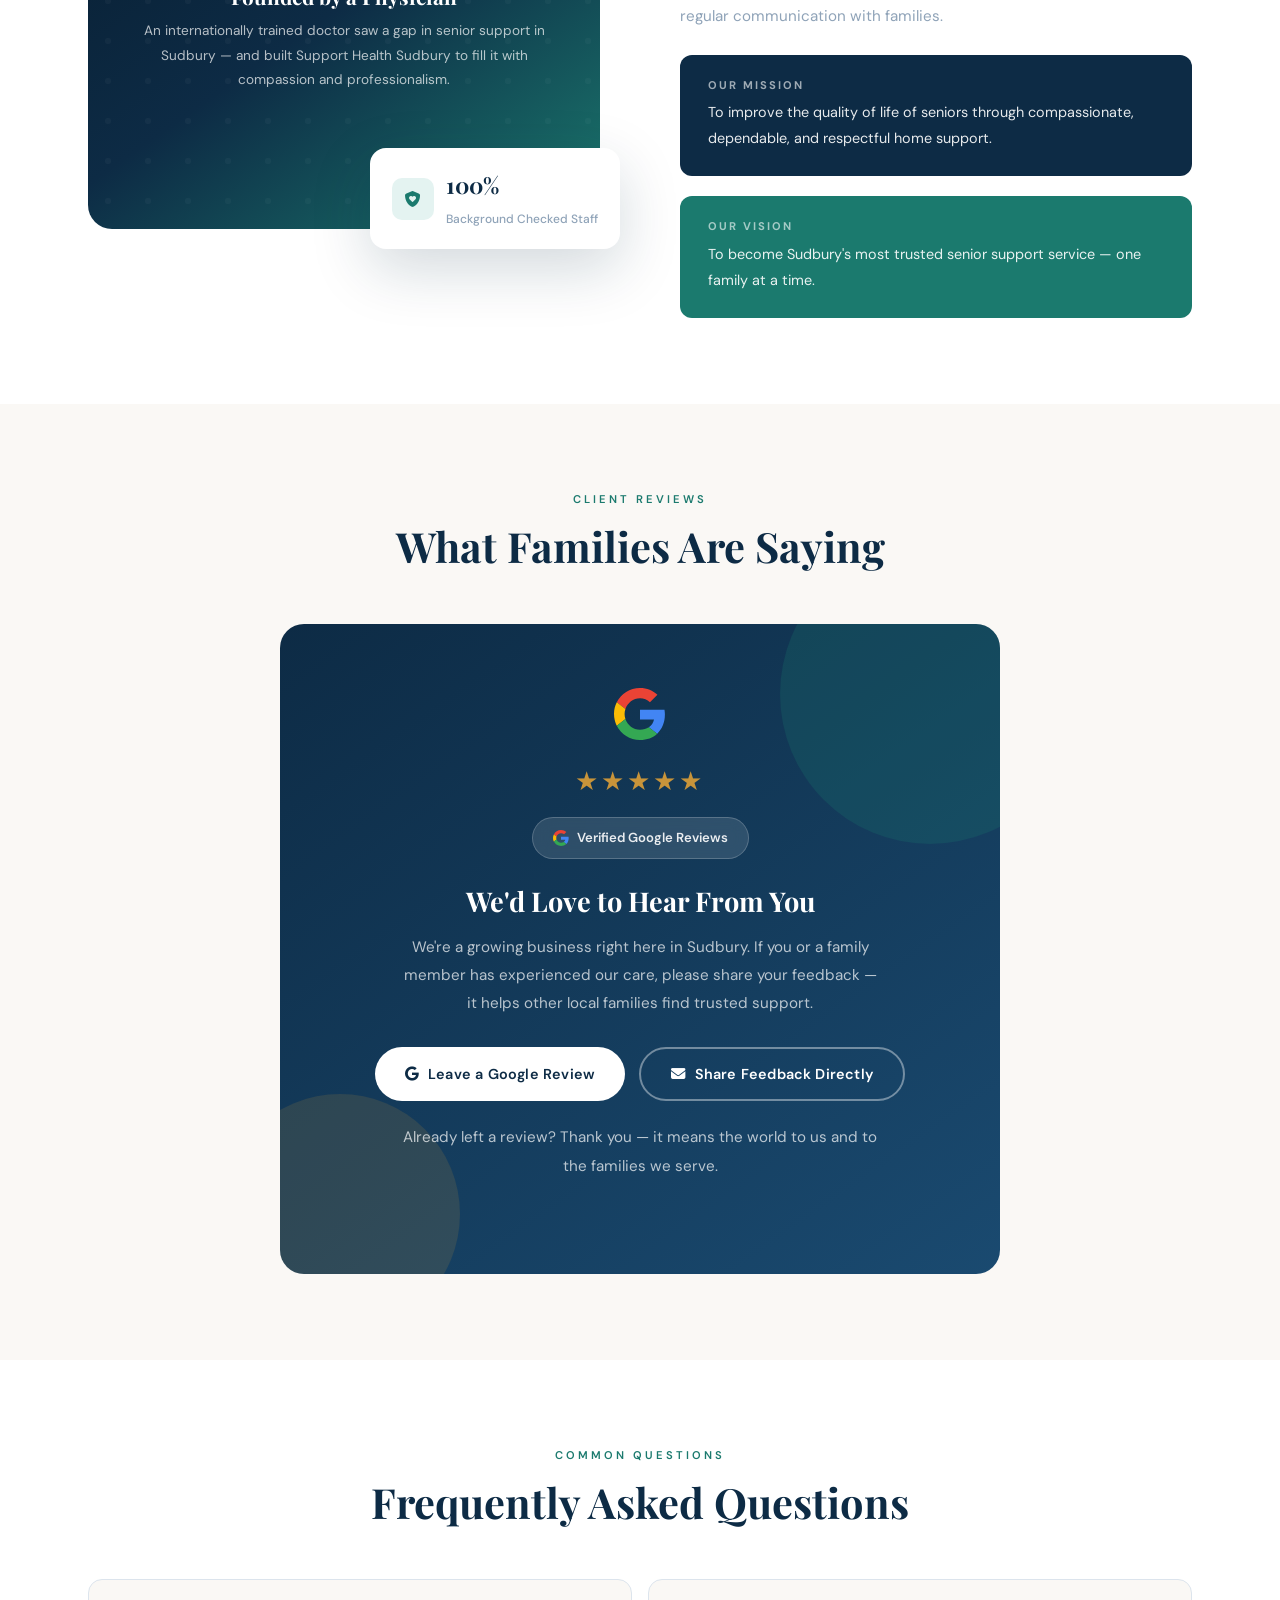
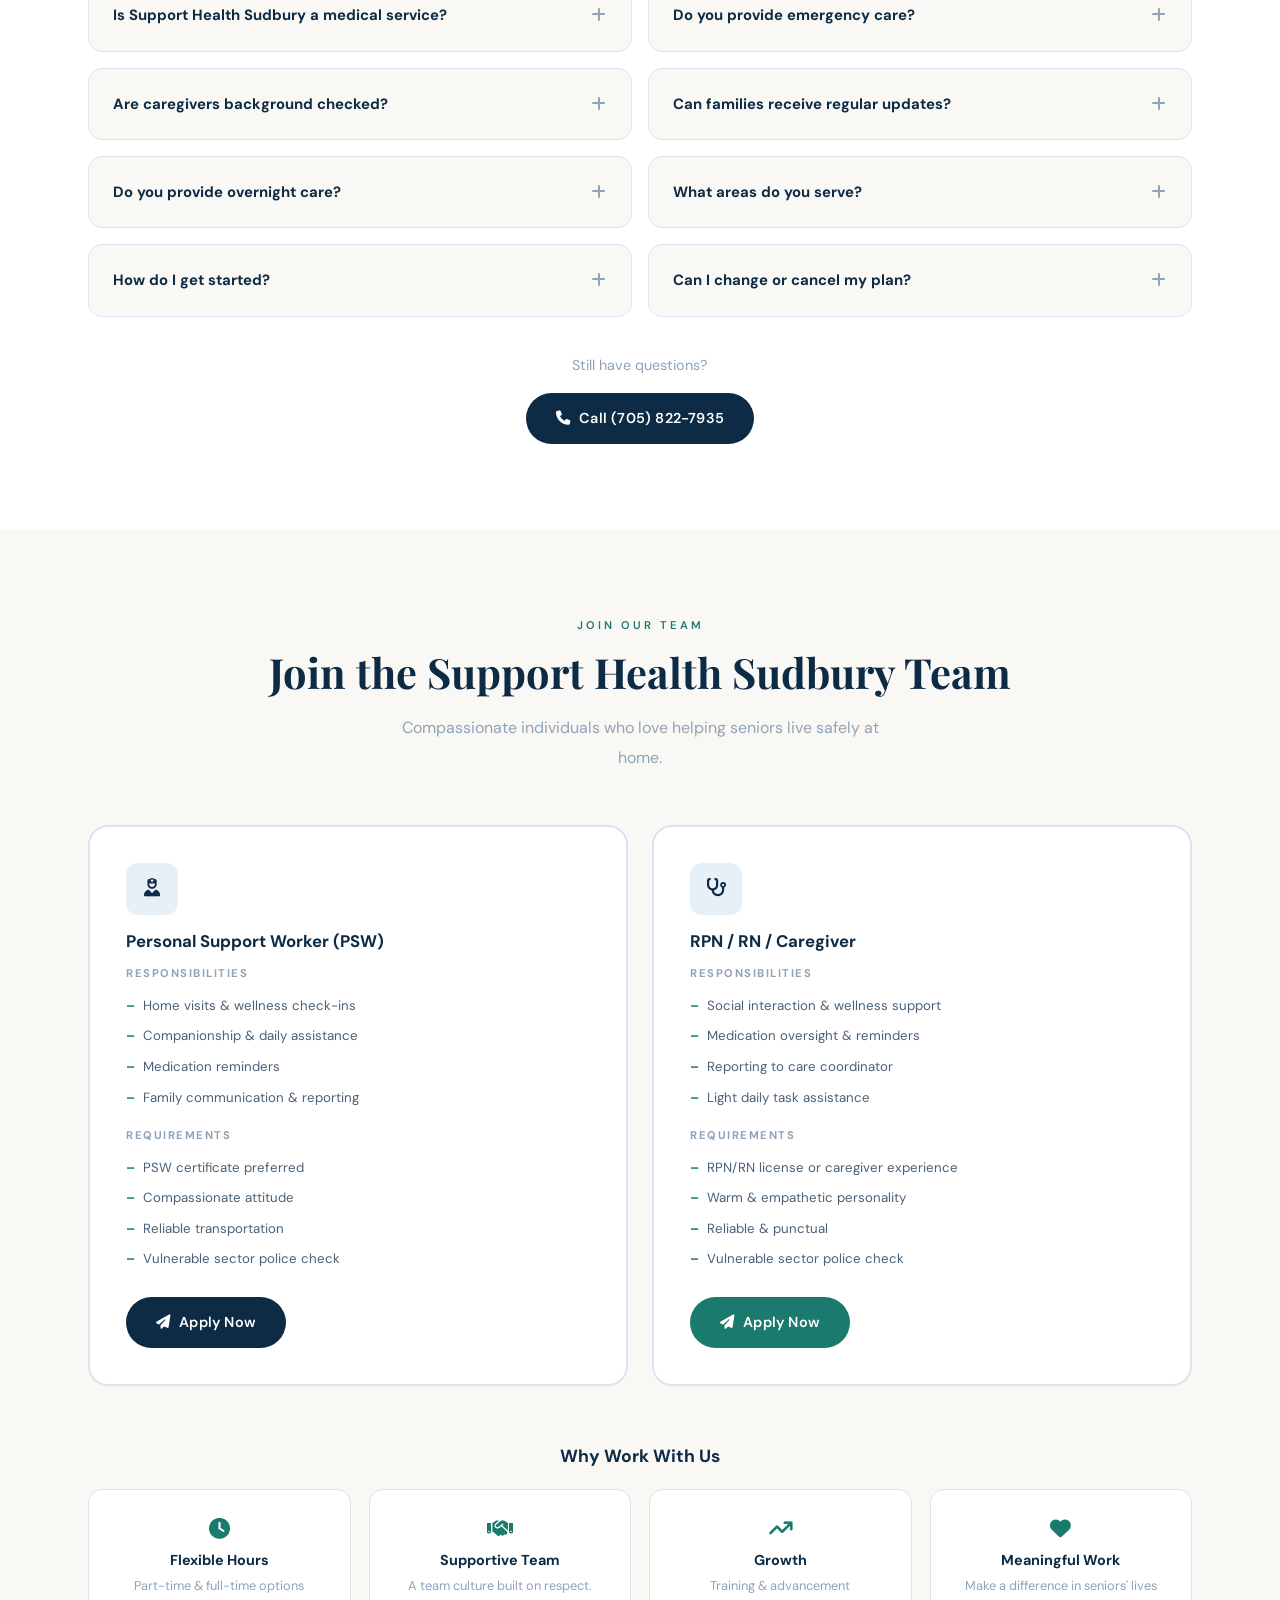
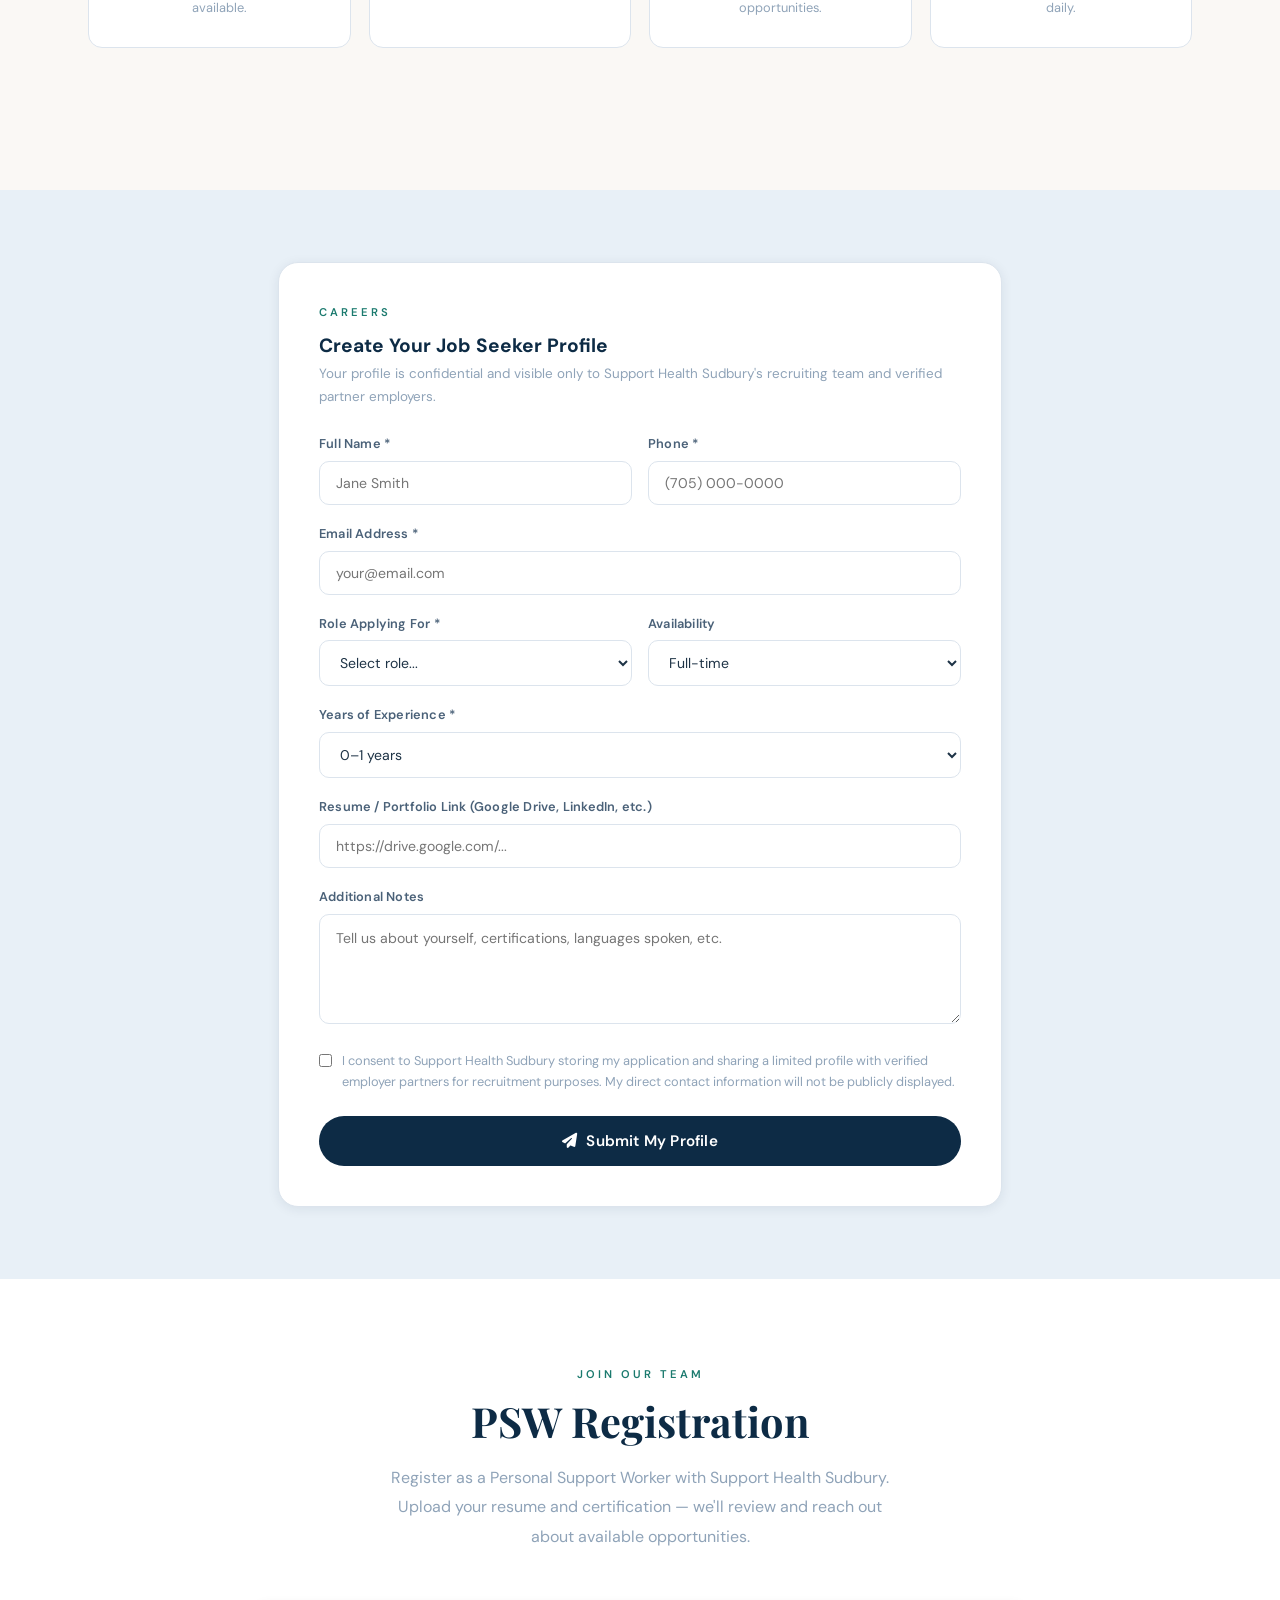
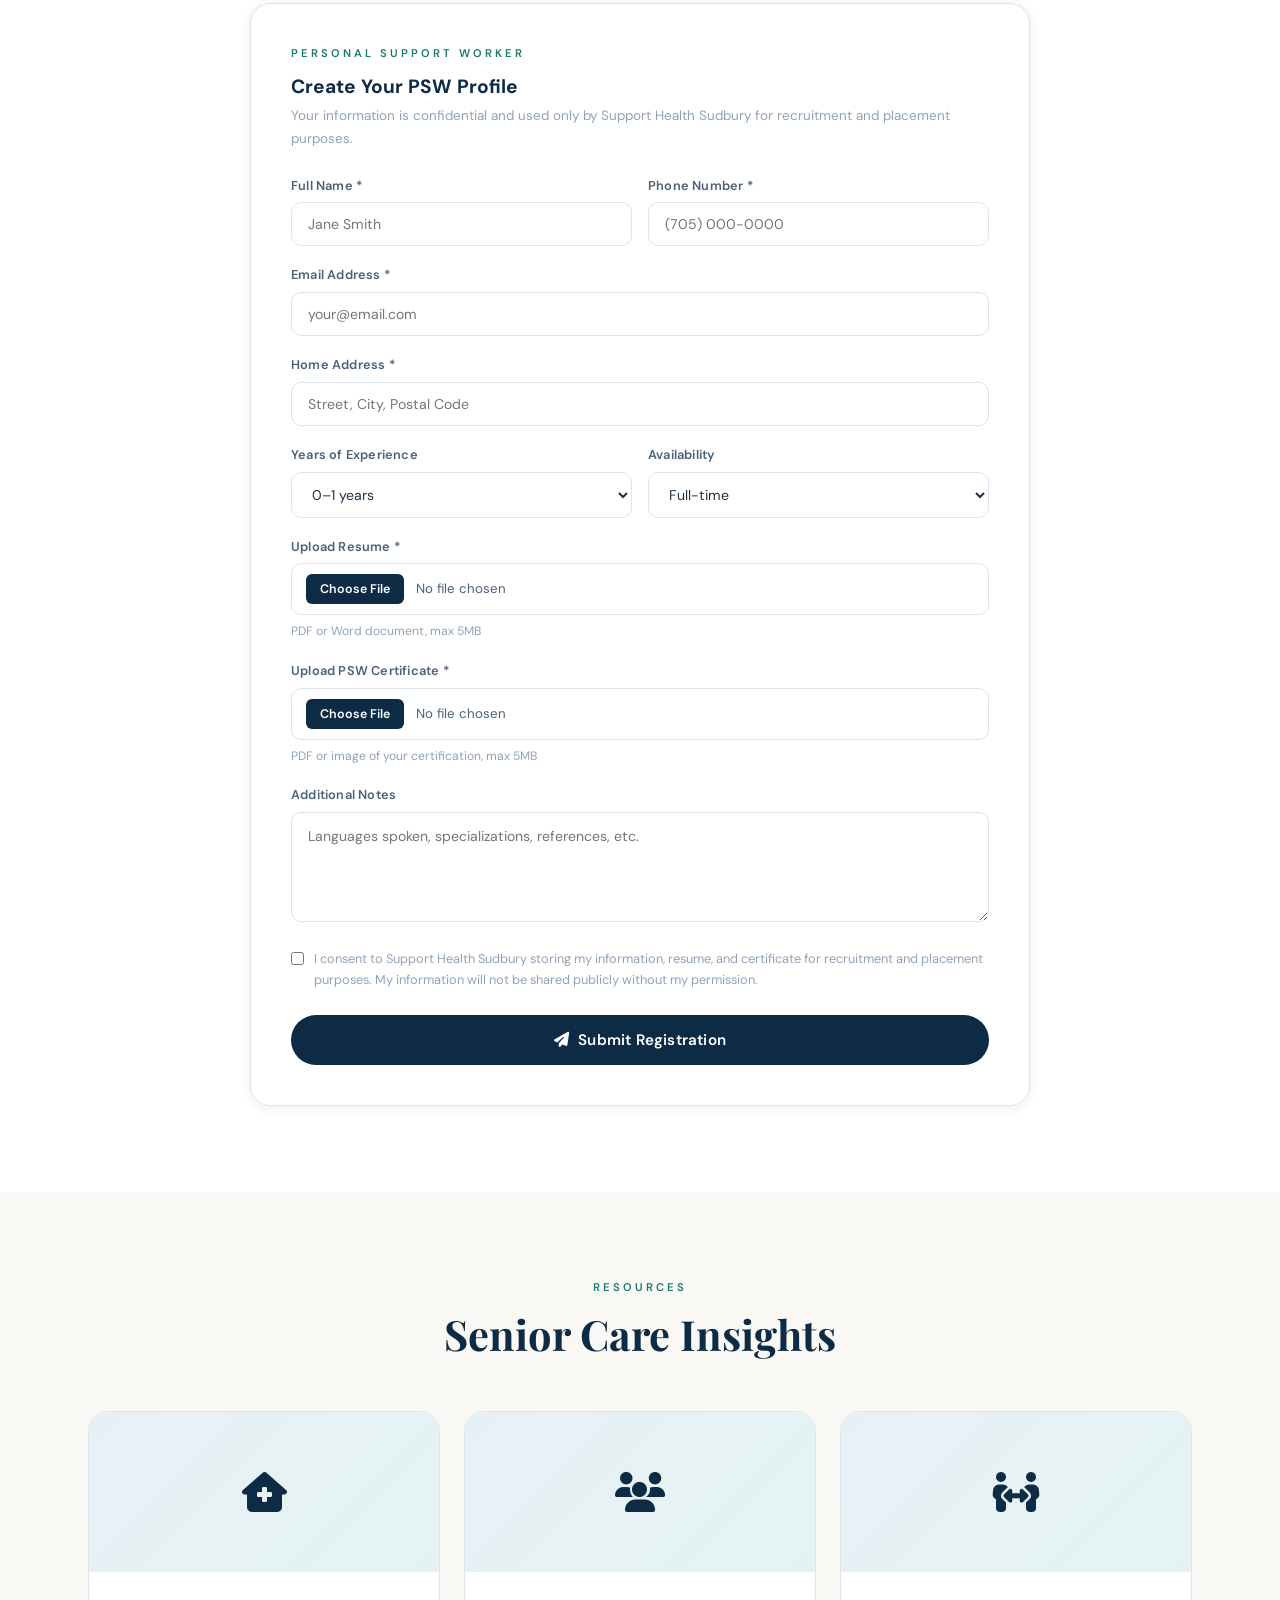
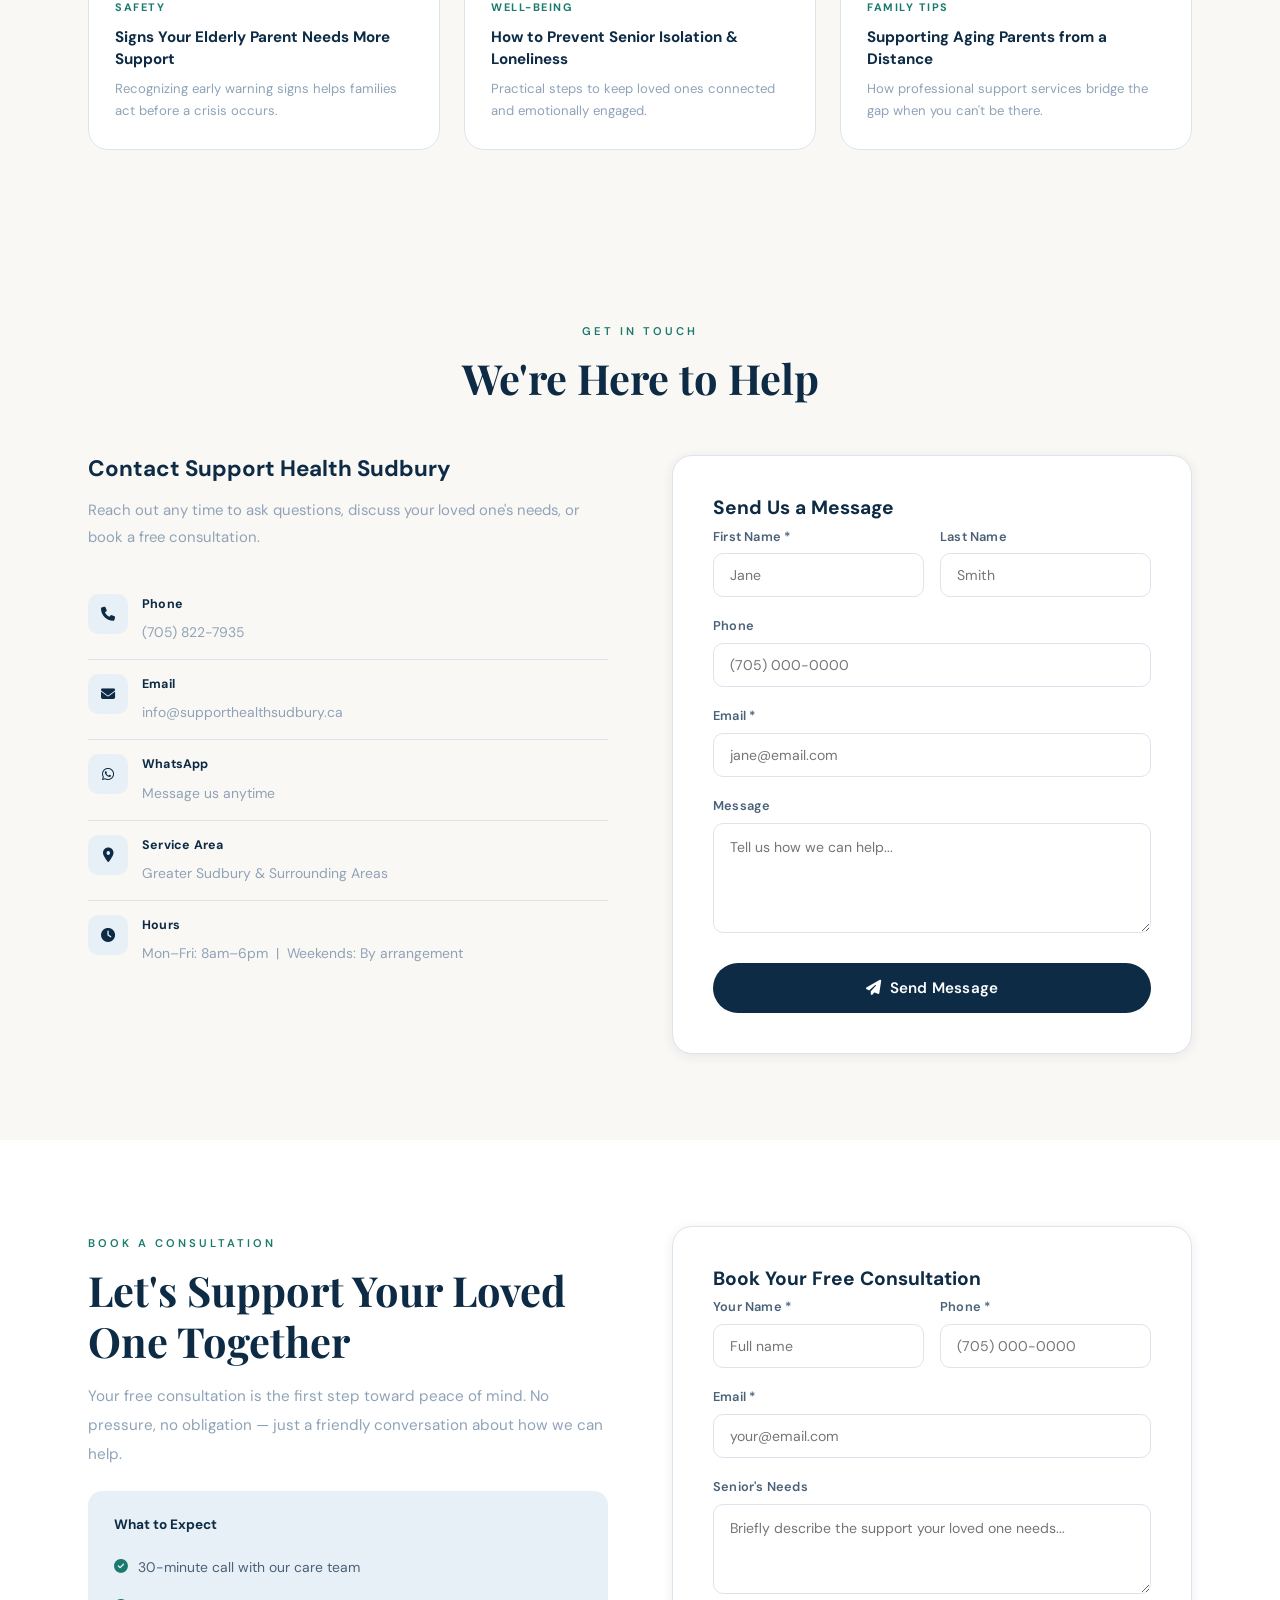
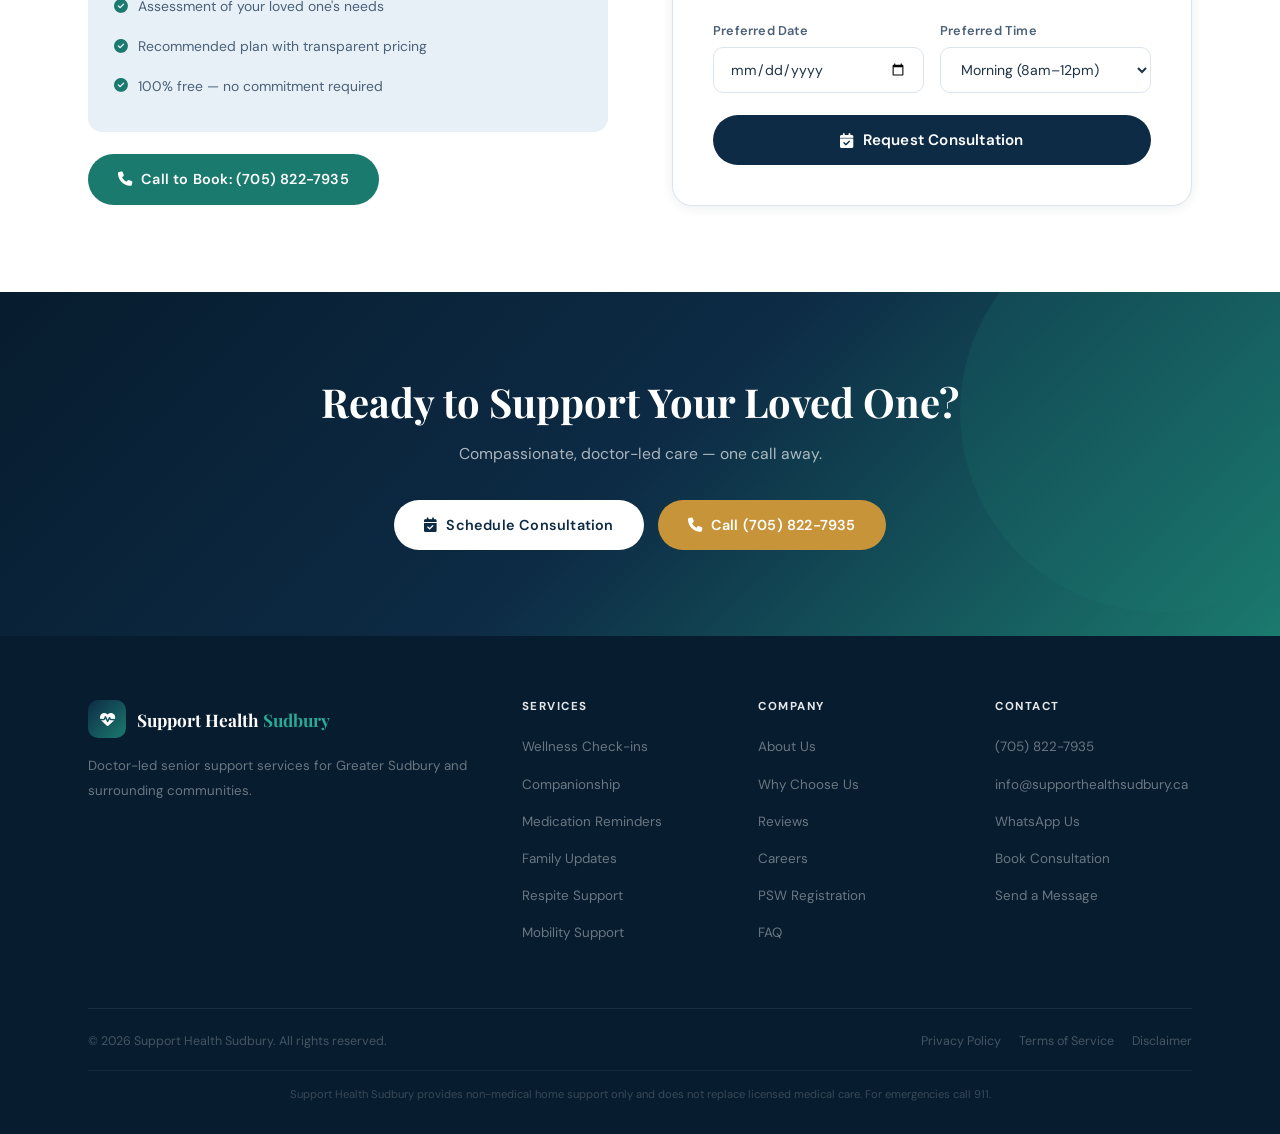
==== commit 06527e98: "Update index.html" ====
--- a/index.html
+++ b/index.html
@@ -8,7 +8,6 @@
 <link rel="preconnect" href="https://fonts.googleapis.com"/>
 <link href="https://fonts.googleapis.com/css2?family=Playfair+Display:wght@400;600;700;800&family=DM+Sans:wght@300;400;500;600;700&display=swap" rel="stylesheet"/>
 <link rel="stylesheet" href="https://cdnjs.cloudflare.com/ajax/libs/font-awesome/6.5.0/css/all.min.css"/>
-<script src="https://accounts.google.com/gsi/client" async defer></script>
 <style>
 /* ═══════════════════ VARIABLES ═══════════════════ */
 :root{
@@ -267,6 +266,9 @@
 .fg input,.fg select,.fg textarea{width:100%;padding:12px 16px;border:1.5px solid var(--g200);border-radius:10px;font-family:'DM Sans',sans-serif;font-size:.88rem;color:var(--g800);transition:border-color .2s,box-shadow .2s;outline:none;background:#fff}
 .fg input:focus,.fg select:focus,.fg textarea:focus{border-color:var(--navy);box-shadow:0 0 0 3px rgba(13,43,69,.08)}
 .fg textarea{min-height:110px;resize:vertical;line-height:1.65}
+.fg input[type=file]{padding:10px 14px;cursor:pointer;font-size:.83rem;color:var(--g600)}
+.fg input[type=file]::-webkit-file-upload-button{background:var(--navy);color:#fff;border:none;border-radius:6px;padding:7px 14px;font-family:'DM Sans',sans-serif;font-weight:600;font-size:.78rem;margin-right:12px;cursor:pointer;transition:background .2s}
+.fg input[type=file]::-webkit-file-upload-button:hover{background:var(--navy-dk)}
 .fg-row{display:grid;grid-template-columns:1fr 1fr;gap:16px}
 .fsub{width:100%;justify-content:center;padding:15px;font-size:.95rem;margin-top:4px}
 .smsg{display:none;background:var(--teal-lt);border:1.5px solid var(--teal);color:var(--teal);border-radius:var(--r-sm);padding:14px 18px;font-size:.86rem;font-weight:600;margin-top:16px}
@@ -280,41 +282,8 @@
 /* ═══════════════════ APPLY ═══════════════════ */
 #apply{padding:72px 0;background:var(--navy-lt)}
 
-/* ═══════════════════ EMPLOYER PORTAL ═══════════════════ */
+/* ═══════════════════ PSW REGISTRATION ═══════════════════ */
 #employer{padding:86px 0;background:#fff}
-.portal-wrap{max-width:900px;margin:0 auto}
-.portal-signin-box{background:var(--cream);border-radius:20px;padding:60px 44px;text-align:center;border:2px solid var(--g200)}
-.portal-signin-box > i.fa-lock{font-size:2.6rem;color:var(--navy);margin-bottom:20px}
-.portal-signin-box h3{font-family:'DM Sans',sans-serif;font-size:1.5rem;font-weight:700;margin-bottom:10px;color:var(--navy)}
-.portal-signin-box p{font-size:.93rem;color:var(--g400);margin-bottom:28px;max-width:420px;margin-left:auto;margin-right:auto;line-height:1.8}
-.terms-row{max-width:480px;margin:0 auto 26px;text-align:left}
-.portal-denied{display:none;background:#fef2f2;border-radius:20px;padding:44px;text-align:center;border:2px solid #fca5a5}
-.portal-denied i{font-size:2.3rem;color:#dc2626;margin-bottom:16px}
-.portal-denied h3{color:#dc2626;font-family:'DM Sans',sans-serif;font-size:1.3rem;margin-bottom:8px}
-.portal-denied p{color:var(--g400);font-size:.9rem}
-.portal-content{display:none}
-.portal-header{display:flex;justify-content:space-between;align-items:center;margin-bottom:28px;flex-wrap:wrap;gap:12px;padding-bottom:20px;border-bottom:1.5px solid var(--g200)}
-.portal-header h3{font-family:'DM Sans',sans-serif;font-size:1.2rem;font-weight:700;color:var(--navy)}
-.portal-header p{font-size:.83rem;color:var(--g400)}
-.portal-user-pill{background:var(--teal-lt);border-radius:50px;padding:9px 20px;font-size:.83rem;font-weight:600;color:var(--teal);display:flex;align-items:center;gap:8px}
-.portal-actions{display:flex;align-items:center;gap:12px}
-.candidate-filters{display:grid;grid-template-columns:1fr 1fr;gap:16px;margin-bottom:24px}
-.cand-grid{display:grid;grid-template-columns:repeat(2,1fr);gap:18px}
-.cand-card{background:var(--cream);border-radius:var(--r);padding:26px;border:1.5px solid var(--g200);transition:all .3s}
-.cand-card:hover{box-shadow:var(--shadow-md);border-color:var(--navy)}
-.cand-top{display:flex;align-items:center;gap:14px;margin-bottom:16px}
-.cand-av{width:48px;height:48px;border-radius:50%;background:linear-gradient(135deg,var(--navy),var(--teal));display:flex;align-items:center;justify-content:center;color:#fff;font-weight:700;font-size:1.1rem;flex-shrink:0}
-.cand-name{font-family:'DM Sans',sans-serif;font-weight:700;font-size:.97rem;color:var(--navy)}
-.cand-role{font-size:.78rem;color:var(--teal);font-weight:600}
-.cand-tags{display:flex;flex-wrap:wrap;gap:6px;margin-bottom:13px}
-.tag{background:var(--navy-lt);color:var(--navy);border-radius:50px;padding:4px 13px;font-size:.73rem;font-weight:600}
-.tag.teal{background:var(--teal-lt);color:var(--teal)}
-.cand-info{font-size:.83rem;color:var(--g400);line-height:1.7}
-.new-badge{background:var(--gold);color:#fff;font-size:.66rem;font-weight:700;padding:3px 9px;border-radius:50px;margin-left:6px}
-.portal-note{text-align:center;margin-top:26px;font-size:.82rem;color:var(--g400)}
-.portal-note a,.resume-link a,.intro-request a{color:var(--navy);font-weight:700}
-.resume-link{margin-top:12px;font-size:.82rem}
-.intro-request{margin-top:10px;font-size:.78rem;color:var(--g400)}
 
 /* ═══════════════════ CONTACT ═══════════════════ */
 #contact{padding:86px 0;background:var(--cream)}
@@ -432,7 +401,7 @@
   .hamburger{display:block}
   .hero-grid{grid-template-columns:1fr;gap:40px;padding:48px 0}
   .hero-card{display:none}
-  .pgrid,.why-grid,.abt-grid,.con-grid,.book-grid,.pos-grid,.faq-grid,.cand-grid,.candidate-filters{grid-template-columns:1fr}
+  .pgrid,.why-grid,.abt-grid,.con-grid,.book-grid,.pos-grid,.faq-grid{grid-template-columns:1fr}
   .pcard.feat{transform:scale(1)}
   .sgrid{grid-template-columns:1fr 1fr}
   .blog-grid{grid-template-columns:1fr}
@@ -442,7 +411,6 @@
   .cstrip-in{gap:16px}
   .hero-btns,.cta-btns,.rev-btns{flex-direction:column;align-items:stretch}
   .rev-box{padding:40px 24px}
-  .portal-signin-box{padding:40px 24px}
   .abt-float{display:none}
 }
 @media(max-width:480px){
@@ -481,7 +449,7 @@
       <a href="#pricing">Pricing</a>
       <a href="#why">Why Us</a>
       <a href="#careers">Careers</a>
-      <a href="#employer">Employers</a>
+      <a href="#employer">Join PSW</a>
       <a href="#reviews">Reviews</a>
       <a href="#faq">FAQ</a>
       <a href="#contact">Contact</a>
@@ -497,7 +465,7 @@
   <a href="#pricing" onclick="closeMob()">Pricing</a>
   <a href="#why" onclick="closeMob()">Why Choose Us</a>
   <a href="#careers" onclick="closeMob()">Careers</a>
-  <a href="#employer" onclick="closeMob()">Employer Portal</a>
+  <a href="#employer" onclick="closeMob()">Join as PSW</a>
   <a href="#reviews" onclick="closeMob()">Reviews</a>
   <a href="#faq" onclick="closeMob()">FAQ</a>
   <a href="#contact" onclick="closeMob()">Contact</a>
@@ -865,110 +833,67 @@
   </div>
 </section>
 
-<!-- ══════════════ EMPLOYER PORTAL ══════════════ -->
+<!-- ══════════════ PSW REGISTRATION ══════════════ -->
 <section id="employer">
   <div class="container">
     <div class="text-center fu" style="margin-bottom:52px">
-      <span class="lbl">Employer Portal</span>
-      <h2 class="stitle">Job Seeker Directory</h2>
-      <p class="ssub">Verified employers can browse candidate profiles. Sign in with your approved Google account.</p>
-    </div>
-    <div class="portal-wrap">
-
-      <!-- Sign In -->
-      <div class="portal-signin-box fu" id="portalSignin">
-        <i class="fas fa-lock"></i>
-        <h3>Employer Login Required</h3>
-        <p>This directory is restricted to verified Support Health Sudbury partner employers. Sign in with your approved Google account to access candidate profiles.</p>
-        <div class="check-row terms-row">
-          <input type="checkbox" id="employerTermsConsent"/>
-          <label for="employerTermsConsent">I agree that if my organization hires a candidate introduced through Support Health Sudbury, a placement/referral fee may apply under employer terms.</label>
-        </div>
-        <!-- Google Sign-In -->
-        <div id="g_id_onload"
-             data-client_id="288336110507-kh30p00g0ug5ad1qtst7r4uasv4lhr6v.apps.googleusercontent.com"
-             data-callback="handleGoogleSignIn"
-             data-auto_prompt="false">
-        </div>
-        <div id="gSignInWrap">
-          <div class="g_id_signin"
-               data-type="standard"
-               data-size="large"
-               data-theme="filled_blue"
-               data-text="signin_with"
-               data-shape="pill"
-               data-logo_alignment="left"
-               data-width="280">
-          </div>
-        </div>
-        <p style="margin-top:22px;font-size:.78rem;color:var(--g400)">To request employer access, email <a href="mailto:employers@supporthealthsudbury.ca" style="color:var(--navy);font-weight:600">employers@supporthealthsudbury.ca</a></p>
-      </div>
-
-      <!-- Denied -->
-      <div class="portal-denied" id="portalDenied">
-        <i class="fas fa-ban"></i>
-        <h3>Access Denied</h3>
-        <p id="deniedEmail"></p>
-        <p style="margin-top:8px">Your account is not on the approved employer list. To request access, email <a href="mailto:employers@supporthealthsudbury.ca" style="color:var(--navy)">employers@supporthealthsudbury.ca</a></p>
-        <button onclick="resetPortal()" class="btn btn-outline" style="margin-top:20px">Try Another Account</button>
-      </div>
-
-      <!-- Portal Content -->
-      <div class="portal-content" id="portalContent">
-        <div class="portal-header">
-          <div>
-            <h3>Job Seeker Profiles</h3>
-            <p>Showing active candidates in Greater Sudbury</p>
-          </div>
-          <div class="portal-actions">
-            <div class="portal-user-pill"><i class="fas fa-circle-check"></i> Signed in as <strong id="portalUserName"></strong></div>
-            <button onclick="resetPortal()" class="btn btn-outline btn-sm"><i class="fas fa-sign-out-alt"></i> Sign Out</button>
-          </div>
-        </div>
-        <div class="candidate-filters">
+      <span class="lbl">Join Our Team</span>
+      <h2 class="stitle">PSW Registration</h2>
+      <p class="ssub">Register as a Personal Support Worker with Support Health Sudbury. Upload your resume and certification — we'll review and reach out about available opportunities.</p>
+    </div>
+    <div class="container-sm" style="padding:0">
+      <div class="fcard fu">
+        <span class="lbl">Personal Support Worker</span>
+        <h3>Create Your PSW Profile</h3>
+        <p class="form-intro">Your information is confidential and used only by Support Health Sudbury for recruitment and placement purposes.</p>
+
+        <div class="fg-row">
+          <div class="fg"><label>Full Name *</label><input type="text" id="psw-name" placeholder="Jane Smith"/></div>
+          <div class="fg"><label>Phone Number *</label><input type="tel" id="psw-phone" placeholder="(705) 000-0000"/></div>
+        </div>
+
+        <div class="fg"><label>Email Address *</label><input type="email" id="psw-email" placeholder="your@email.com"/></div>
+
+        <div class="fg"><label>Home Address *</label><input type="text" id="psw-address" placeholder="Street, City, Postal Code"/></div>
+
+        <div class="fg-row">
           <div class="fg">
-            <label>Filter by Role</label>
-            <select id="candidateRoleFilter" onchange="filterCandidateCards()">
-              <option value="">All Roles</option>
-              <option value="psw">PSW</option><option value="rpn">RPN</option>
-              <option value="rn">RN</option><option value="caregiver">Caregiver</option>
+            <label>Years of Experience</label>
+            <select id="psw-exp">
+              <option>0–1 years</option><option>1–3 years</option><option>3–5 years</option><option>5+ years</option>
             </select>
           </div>
           <div class="fg">
-            <label>Search Candidates</label>
-            <input type="text" id="candidateSearch" placeholder="Search experience, notes, availability..." oninput="filterCandidateCards()"/>
+            <label>Availability</label>
+            <select id="psw-avail">
+              <option>Full-time</option><option>Part-time</option><option>Weekends Only</option><option>Flexible</option>
+            </select>
           </div>
         </div>
-        <div class="cand-grid" id="candGrid">
-          <!-- Sample profiles -->
-          <div class="cand-card">
-            <div class="cand-top"><div class="cand-av">MT</div><div><div class="cand-name">Maria T. <span class="new-badge">New</span></div><div class="cand-role">Personal Support Worker (PSW)</div></div></div>
-            <div class="cand-tags"><span class="tag">PSW Certified</span><span class="tag teal">3–5 yrs exp</span><span class="tag">Full-time</span></div>
-            <p class="cand-info">Bilingual (English/French). Specializes in dementia care and mobility support. Available immediately.</p>
-            <p class="intro-request">To request an introduction, email <a href="mailto:employers@supporthealthsudbury.ca?subject=Candidate Intro - Maria T.">employers@supporthealthsudbury.ca</a></p>
-          </div>
-          <div class="cand-card">
-            <div class="cand-top"><div class="cand-av">JK</div><div><div class="cand-name">James K.</div><div class="cand-role">Registered Practical Nurse (RPN)</div></div></div>
-            <div class="cand-tags"><span class="tag">RPN Licensed</span><span class="tag teal">5+ yrs exp</span><span class="tag">Part-time</span></div>
-            <p class="cand-info">Experienced in senior home care, medication management, and wound care. Flexible evenings.</p>
-            <p class="intro-request">To request an introduction, email <a href="mailto:employers@supporthealthsudbury.ca?subject=Candidate Intro - James K.">employers@supporthealthsudbury.ca</a></p>
-          </div>
-          <div class="cand-card">
-            <div class="cand-top"><div class="cand-av">AD</div><div><div class="cand-name">Amina D. <span class="new-badge">New</span></div><div class="cand-role">Caregiver / Companion Aide</div></div></div>
-            <div class="cand-tags"><span class="tag teal">1–3 yrs exp</span><span class="tag">Weekends</span></div>
-            <p class="cand-info">Warm and patient with experience in elderly companionship and light household assistance.</p>
-            <p class="intro-request">To request an introduction, email <a href="mailto:employers@supporthealthsudbury.ca?subject=Candidate Intro - Amina D.">employers@supporthealthsudbury.ca</a></p>
-          </div>
-          <div class="cand-card">
-            <div class="cand-top"><div class="cand-av">RL</div><div><div class="cand-name">Robert L.</div><div class="cand-role">Personal Support Worker (PSW)</div></div></div>
-            <div class="cand-tags"><span class="tag">PSW Certified</span><span class="tag teal">1–3 yrs exp</span><span class="tag">Flexible</span></div>
-            <p class="cand-info">Trained in fall prevention, personal hygiene assistance, and client communication. Reliable transportation.</p>
-            <p class="intro-request">To request an introduction, email <a href="mailto:employers@supporthealthsudbury.ca?subject=Candidate Intro - Robert L.">employers@supporthealthsudbury.ca</a></p>
-          </div>
-        </div>
-        <p class="portal-note">Contact <a href="mailto:employers@supporthealthsudbury.ca">employers@supporthealthsudbury.ca</a> to connect with a candidate. Profiles updated as applications are received.</p>
-      </div>
-
+
+        <div class="fg">
+          <label>Upload Resume *</label>
+          <input type="file" id="psw-resume" accept=".pdf,.doc,.docx"/>
+          <p style="font-size:.76rem;color:var(--g400);margin-top:6px">PDF or Word document, max 5MB</p>
+        </div>
+
+        <div class="fg">
+          <label>Upload PSW Certificate *</label>
+          <input type="file" id="psw-cert" accept=".pdf,.jpg,.jpeg,.png"/>
+          <p style="font-size:.76rem;color:var(--g400);margin-top:6px">PDF or image of your certification, max 5MB</p>
+        </div>
+
+        <div class="fg"><label>Additional Notes</label><textarea id="psw-notes" placeholder="Languages spoken, specializations, references, etc."></textarea></div>
+
+        <div class="check-row">
+          <input type="checkbox" id="psw-consent"/>
+          <label for="psw-consent">I consent to Support Health Sudbury storing my information, resume, and certificate for recruitment and placement purposes. My information will not be shared publicly without my permission.</label>
+        </div>
+
+        <button class="btn btn-navy fsub" onclick="submitPSW()" id="psw-submit-btn"><i class="fas fa-paper-plane"></i> Submit Registration</button>
+        <div class="smsg" id="psw-ok">✓ Registration submitted! We'll review your profile and be in touch within 2 business days.</div>
+        <div class="emsg" id="psw-err">Something went wrong. Please call (705) 822-7935 or email us directly.</div>
+      </div>
     </div>
   </div>
 </section>
@@ -1107,7 +1032,7 @@
           <li><a href="#why">Why Choose Us</a></li>
           <li><a href="#reviews">Reviews</a></li>
           <li><a href="#careers">Careers</a></li>
-          <li><a href="#employer">Employer Portal</a></li>
+          <li><a href="#employer">PSW Registration</a></li>
           <li><a href="#faq">FAQ</a></li>
         </ul>
       </div>
@@ -1137,11 +1062,6 @@
 <script>
 /* ─── CONFIG — FILL THESE IN BEFORE GOING LIVE ─── */
 const SHEET_URL = 'https://script.google.com/macros/s/AKfycbx84OqwnaO1Ex1bj7HRPmJZm-iihxM5MM3wYJoDy6oEPQ4ml2Lh5I7895irgIlRVKV8iQ/exec';
-const APPLICANTS_CSV_URL = 'https://docs.google.com/spreadsheets/d/e/2PACX-1vTbBcEQl-PIsTVvH2hNy29K5DllRRvCQjV9-e5VpoqWqJznQDGm7aqBG4JTawwdh3xC7kp4rXIC85GD/pub?gid=0&single=true&output=csv';
-const APPROVED_EMPLOYERS = [
-  'employer@example.com',
-  'recruiter@partner.ca'
-];
 
 /* ══════════════════════════════════════════
    DEMO SYSTEM — shows nice popups for all
@@ -1240,39 +1160,6 @@
   });
 }
 
-function demoSignIn(){
-  const terms = document.getElementById('employerTermsConsent');
-  if(!terms.checked){
-    showToast('Please accept the employer terms first', 'navy');
-    return;
-  }
-  openDM({
-    icon:'navy', iconI:'fab fa-google',
-    title:'Google Sign-In (Demo)',
-    desc:'In the live site, this triggers real Google OAuth login. For demo, click below to simulate an approved employer signing in.',
-    detail:'<strong>Live setup needs:</strong> A Google Cloud OAuth Client ID pasted into the HTML where it says <code>YOUR_GOOGLE_CLIENT_ID_HERE</code>.',
-    btns:[
-      { cls:'btn-teal', fn:'closeDM();simulateEmployerLogin("Demo Employer","demo@approved.ca")', label:'✅ Simulate Approved Login' },
-      { cls:'btn-outline', fn:'closeDM();simulateDeniedLogin()', label:'❌ Simulate Denied Login' },
-      { cls:'btn-outline', fn:'closeDM()', label:'Cancel' }
-    ]
-  });
-}
-
-function simulateEmployerLogin(name, email){
-  document.getElementById('portalSignin').style.display  = 'none';
-  document.getElementById('portalDenied').style.display  = 'none';
-  document.getElementById('portalContent').style.display = 'block';
-  document.getElementById('portalUserName').textContent  = name;
-  showToast(`Signed in as ${name}`, 'green');
-}
-
-function simulateDeniedLogin(){
-  document.getElementById('portalSignin').style.display  = 'none';
-  document.getElementById('portalContent').style.display = 'none';
-  document.getElementById('portalDenied').style.display  = 'block';
-  document.getElementById('deniedEmail').textContent = '"notapproved@example.com" is not on the approved employer list.';
-}
 /* ══════════════════════════════════════════
    END DEMO SYSTEM
 ══════════════════════════════════════════ */
@@ -1343,28 +1230,6 @@
   await submitToSheet({ formType:'applicant', name, email, phone, role, experience:exp, availability:avail, resumeLink:resume, notes, consent });
   document.getElementById('apply-ok').classList.add('show');
   document.getElementById('apply-err').classList.remove('show');
-  // Add to portal grid immediately
-  addCandidateCard({ name, role, experience:exp, availability:avail, notes, resumeLink:resume });
-}
-
-function addCandidateCard(a){
-  const grid = document.getElementById('candGrid');
-  const initials = a.name.split(' ').map(n=>n[0]).join('').toUpperCase().slice(0,2);
-  const card = document.createElement('div');
-  card.className = 'cand-card';
-  card.innerHTML = `
-    <div class="cand-top">
-      <div class="cand-av">${esc(initials)}</div>
-      <div><div class="cand-name">${esc(a.name)} <span class="new-badge">New</span></div><div class="cand-role">${esc(a.role)}</div></div>
-    </div>
-    <div class="cand-tags">
-      <span class="tag teal">${esc(a.experience)} exp</span>
-      <span class="tag">${esc(a.availability)}</span>
-    </div>
-    <p class="cand-info">${esc(a.notes||'Profile just submitted.')}</p>
-    ${a.resumeLink ? `<p class="resume-link"><a href="${escAttr(a.resumeLink)}" target="_blank" rel="noopener">View Resume / Profile</a></p>` : ''}
-    <p class="intro-request">To request an introduction, email <a href="mailto:employers@supporthealthsudbury.ca">employers@supporthealthsudbury.ca</a></p>`;
-  grid.prepend(card);
 }
 
 /* ─── CONTACT FORM ─── */
@@ -1392,114 +1257,80 @@
   document.getElementById('book-ok').classList.add('show');
 }
 
-/* ─── GOOGLE SIGN-IN ─── */
-
-// Intercept Google button click to check terms first
-document.addEventListener('DOMContentLoaded', () => {
-  // Poll until the Google button renders, then wrap it
-  const poll = setInterval(() => {
-    const gBtn = document.querySelector('.g_id_signin iframe');
-    const wrap = document.getElementById('gSignInWrap');
-    if(gBtn && wrap){
-      wrap.addEventListener('click', (e) => {
-        const terms = document.getElementById('employerTermsConsent');
-        if(!terms.checked){
-          e.stopPropagation();
-          e.preventDefault();
-          showToast('Please accept the employer terms first ☝️', 'navy');
-        }
-      }, true);
-      clearInterval(poll);
-    }
-  }, 300);
-});
-
-function handleGoogleSignIn(response){
-  const payload = parseJwt(response.credential);
-  const email   = (payload.email||'').toLowerCase();
-  document.getElementById('portalSignin').style.display = 'none';
-  if(APPROVED_EMPLOYERS.includes(email)){
-    document.getElementById('portalContent').style.display = 'block';
-    document.getElementById('portalUserName').textContent = payload.name || email;
-    loadApplicantsFromSheet();
-    showToast(`Welcome, ${payload.name || email}!`, 'green');
-  } else {
-    document.getElementById('portalDenied').style.display = 'block';
-    document.getElementById('deniedEmail').textContent = `"${email}" is not on the approved employer list.`;
+/* ─── PSW REGISTRATION FORM ─── */
+function fileToBase64(file){
+  return new Promise((resolve, reject) => {
+    const reader = new FileReader();
+    reader.onload = () => resolve(reader.result.split(',')[1]); // strip data: prefix
+    reader.onerror = reject;
+    reader.readAsDataURL(file);
+  });
+}
+
+async function submitPSW(){
+  const name     = document.getElementById('psw-name').value.trim();
+  const phone    = document.getElementById('psw-phone').value.trim();
+  const email    = document.getElementById('psw-email').value.trim();
+  const address  = document.getElementById('psw-address').value.trim();
+  const exp      = document.getElementById('psw-exp').value;
+  const avail    = document.getElementById('psw-avail').value;
+  const notes    = document.getElementById('psw-notes').value.trim();
+  const consent  = document.getElementById('psw-consent').checked;
+  const resumeFile = document.getElementById('psw-resume').files[0];
+  const certFile   = document.getElementById('psw-cert').files[0];
+
+  if(!name||!phone||!email||!address||!consent){
+    alert('Please fill in all required fields and check the consent box.'); return;
   }
-}
-
-function resetPortal(){
-  document.getElementById('portalSignin').style.display  = 'block';
-  document.getElementById('portalDenied').style.display  = 'none';
-  document.getElementById('portalContent').style.display = 'none';
-  if(window.google && google.accounts) google.accounts.id.disableAutoSelect();
-}
-
-function parseJwt(token){
+  if(!resumeFile || !certFile){
+    alert('Please upload both your resume and PSW certificate.'); return;
+  }
+
+  const MAX_SIZE = 5 * 1024 * 1024; // 5MB
+  if(resumeFile.size > MAX_SIZE || certFile.size > MAX_SIZE){
+    alert('Files must be under 5MB each.'); return;
+  }
+
+  const btn = document.getElementById('psw-submit-btn');
+  const originalText = btn.innerHTML;
+  btn.innerHTML = '<i class="fas fa-spinner fa-spin"></i> Uploading...';
+  btn.disabled = true;
+
   try{
-    const b = token.split('.')[1].replace(/-/g,'+').replace(/_/g,'/');
-    return JSON.parse(decodeURIComponent(atob(b).split('').map(c=>'%'+('00'+c.charCodeAt(0).toString(16)).slice(-2)).join('')));
-  }catch(e){ return {}; }
-}
-
-/* ─── LOAD APPLICANTS CSV ─── */
-async function loadApplicantsFromSheet(){
-  const grid = document.getElementById('candGrid');
-  if(APPLICANTS_CSV_URL.includes('YOUR_PUBLISHED')){ return; }
-  try{
-    const res  = await fetch(APPLICANTS_CSV_URL);
-    const text = await res.text();
-    const rows = parseCSV(text).slice(1).reverse();
-    if(!rows.length) return;
-    rows.forEach(cols => {
-      addCandidateCard({
-        name: anonymizeName(cols[1]||'Applicant'),
-        role: cols[4]||'Support Worker',
-        experience: cols[5]||'N/A',
-        availability: cols[6]||'N/A',
-        notes: cols[8]||'',
-        resumeLink: cols[7]||''
-      });
+    const [resumeBase64, certBase64] = await Promise.all([
+      fileToBase64(resumeFile),
+      fileToBase64(certFile)
+    ]);
+
+    await submitToSheet({
+      formType: 'psw',
+      name, email, phone, address,
+      experience: exp, availability: avail, notes, consent,
+      resumeFileName: resumeFile.name,
+      resumeFileType: resumeFile.type,
+      resumeBase64,
+      certFileName: certFile.name,
+      certFileType: certFile.type,
+      certBase64
     });
-  }catch(e){ console.error('CSV load error:',e); }
-}
-
-/* ─── FILTER CANDIDATES ─── */
-function filterCandidateCards(){
-  const role   = document.getElementById('candidateRoleFilter').value.toLowerCase();
-  const search = document.getElementById('candidateSearch').value.toLowerCase();
-  document.querySelectorAll('#candGrid .cand-card').forEach(card => {
-    const text = card.textContent.toLowerCase();
-    card.style.display = (!role||text.includes(role)) && (!search||text.includes(search)) ? '' : 'none';
-  });
-}
-
-/* ─── HELPERS ─── */
-function anonymizeName(n){
-  const p = String(n).trim().split(/\s+/);
-  return p.length===1 ? p[0] : `${p[0]} ${p[p.length-1][0]}.`;
-}
-
-function esc(v){
-  return String(v).replace(/&/g,'&amp;').replace(/</g,'&lt;').replace(/>/g,'&gt;').replace(/"/g,'&quot;').replace(/'/g,'&#039;');
-}
-function escAttr(v){ return String(v).replace(/"/g,'&quot;').replace(/'/g,'&#039;'); }
-
-function parseCSV(text){
-  const rows=[]; let row=[],cell='',inQ=false;
-  for(let i=0;i<text.length;i++){
-    const c=text[i],n=text[i+1];
-    if(c==='"'&&inQ&&n==='"'){cell+='"';i++;}
-    else if(c==='"'){inQ=!inQ;}
-    else if(c===','&&!inQ){row.push(cell);cell='';}
-    else if((c==='\n'||c==='\r')&&!inQ){
-      if(cell||row.length){row.push(cell);rows.push(row);row=[];cell='';}
-      if(c==='\r'&&n==='\n')i++;
-    } else { cell+=c; }
+
+    document.getElementById('psw-ok').classList.add('show');
+    document.getElementById('psw-err').classList.remove('show');
+    document.getElementById('psw-name').value = '';
+    document.getElementById('psw-phone').value = '';
+    document.getElementById('psw-email').value = '';
+    document.getElementById('psw-address').value = '';
+    document.getElementById('psw-notes').value = '';
+    document.getElementById('psw-resume').value = '';
+    document.getElementById('psw-cert').value = '';
+    document.getElementById('psw-consent').checked = false;
+  }catch(err){
+    console.error('PSW submit error:', err);
+    document.getElementById('psw-err').classList.add('show');
+  }finally{
+    btn.innerHTML = originalText;
+    btn.disabled = false;
   }
-  if(cell||row.length){row.push(cell);rows.push(row);}
-  return rows;
 }
 </script>
 </body>
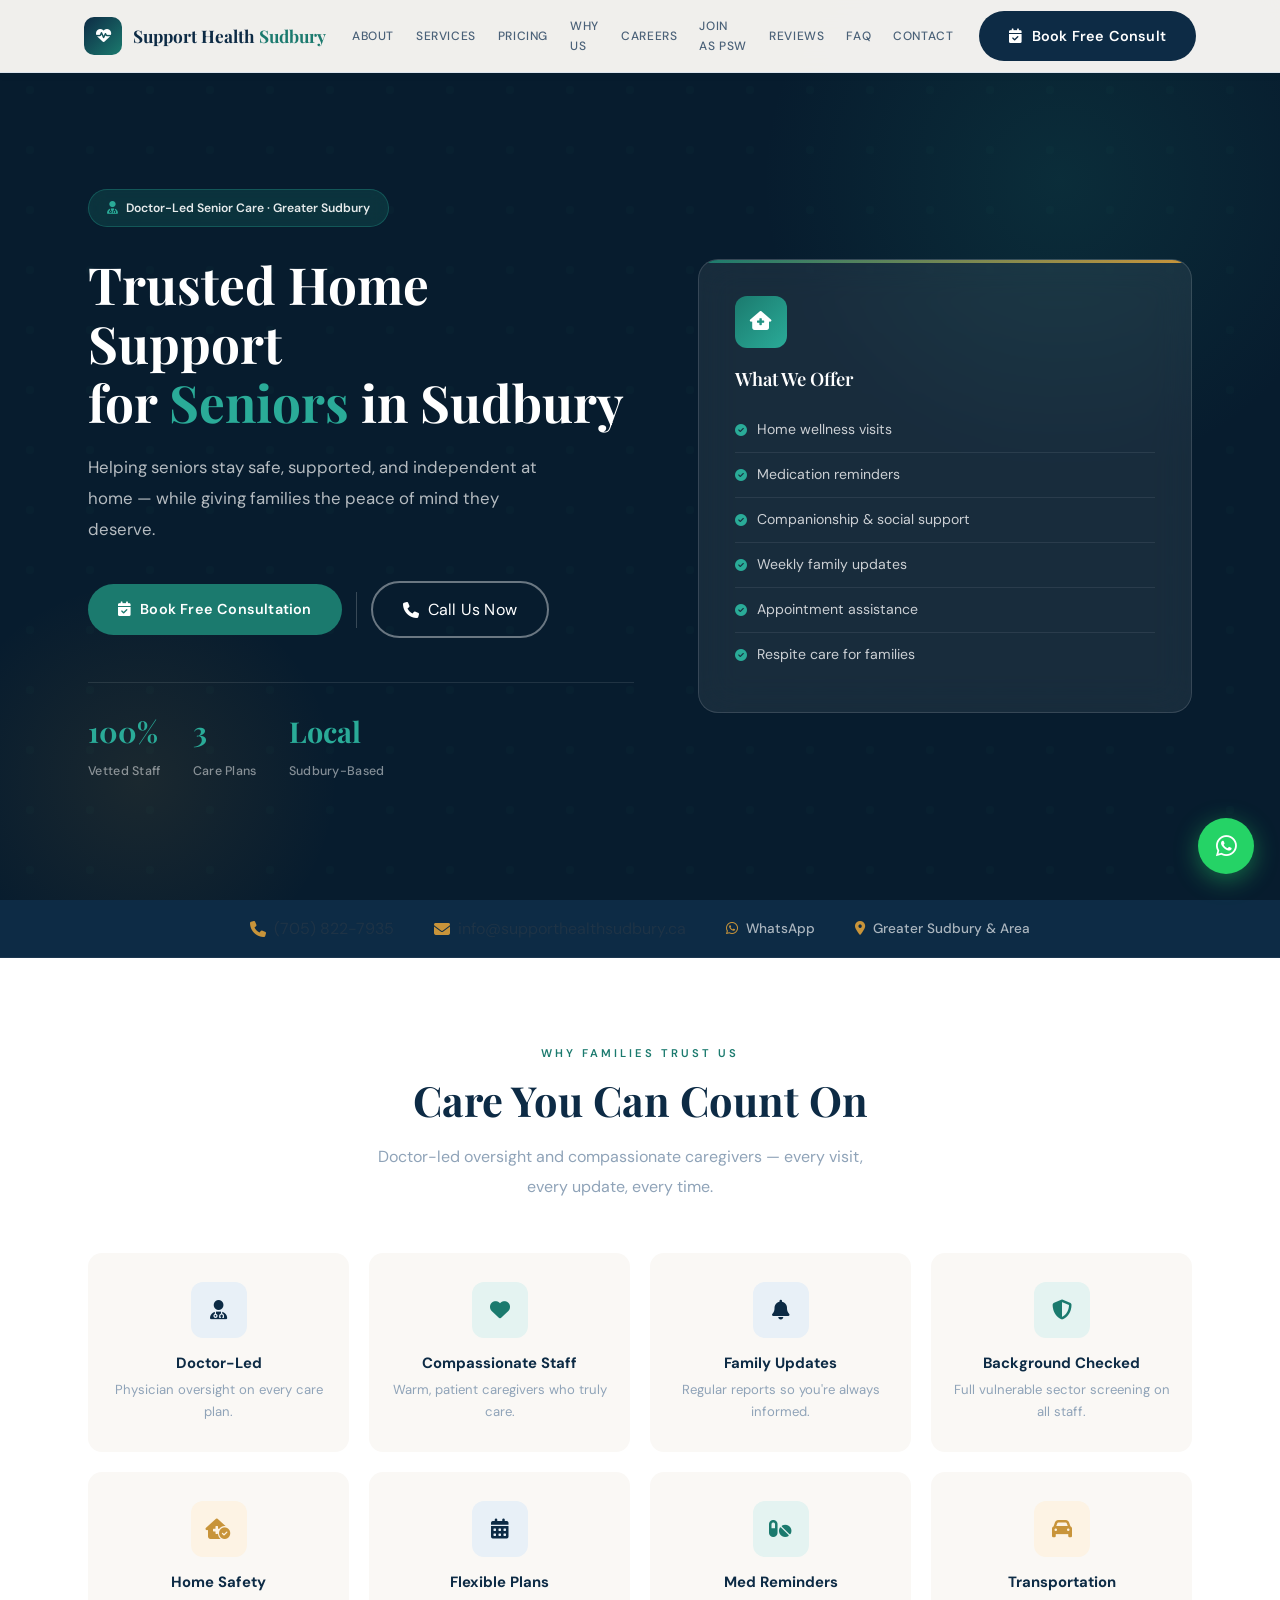
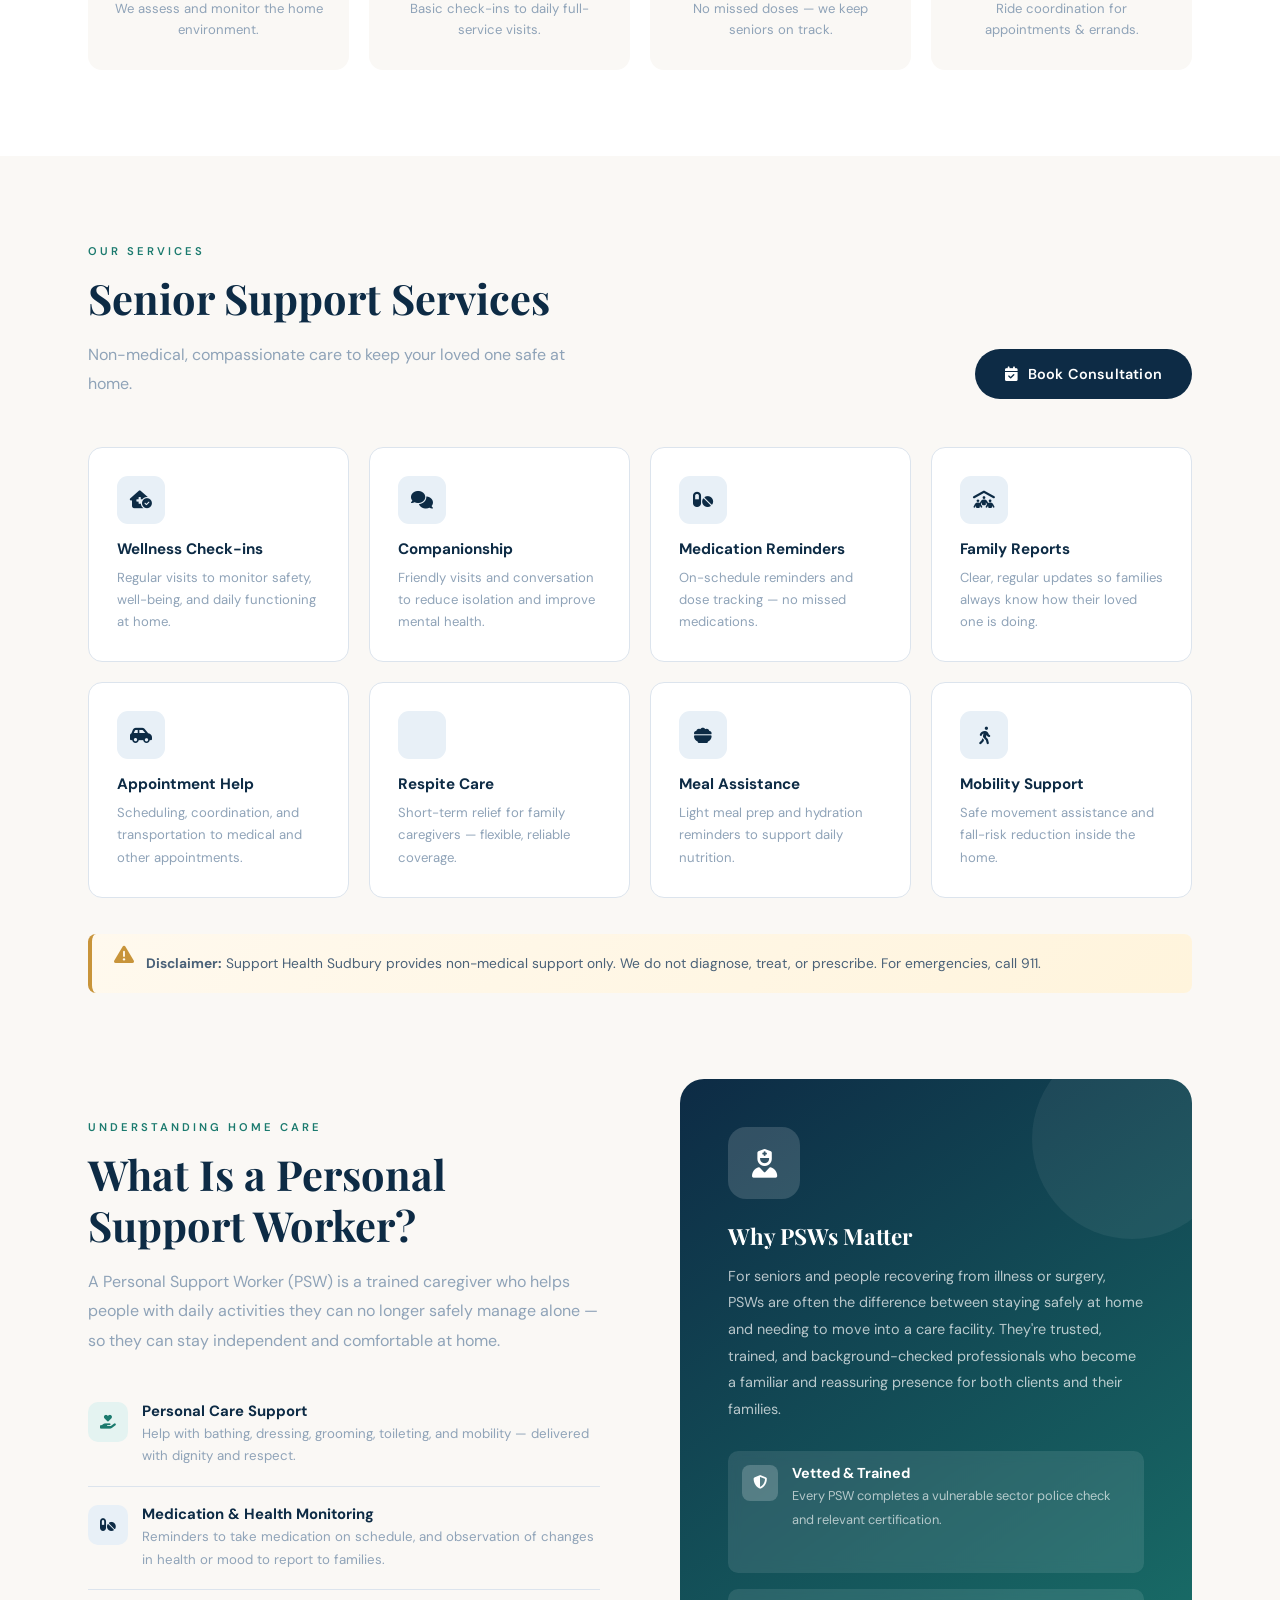
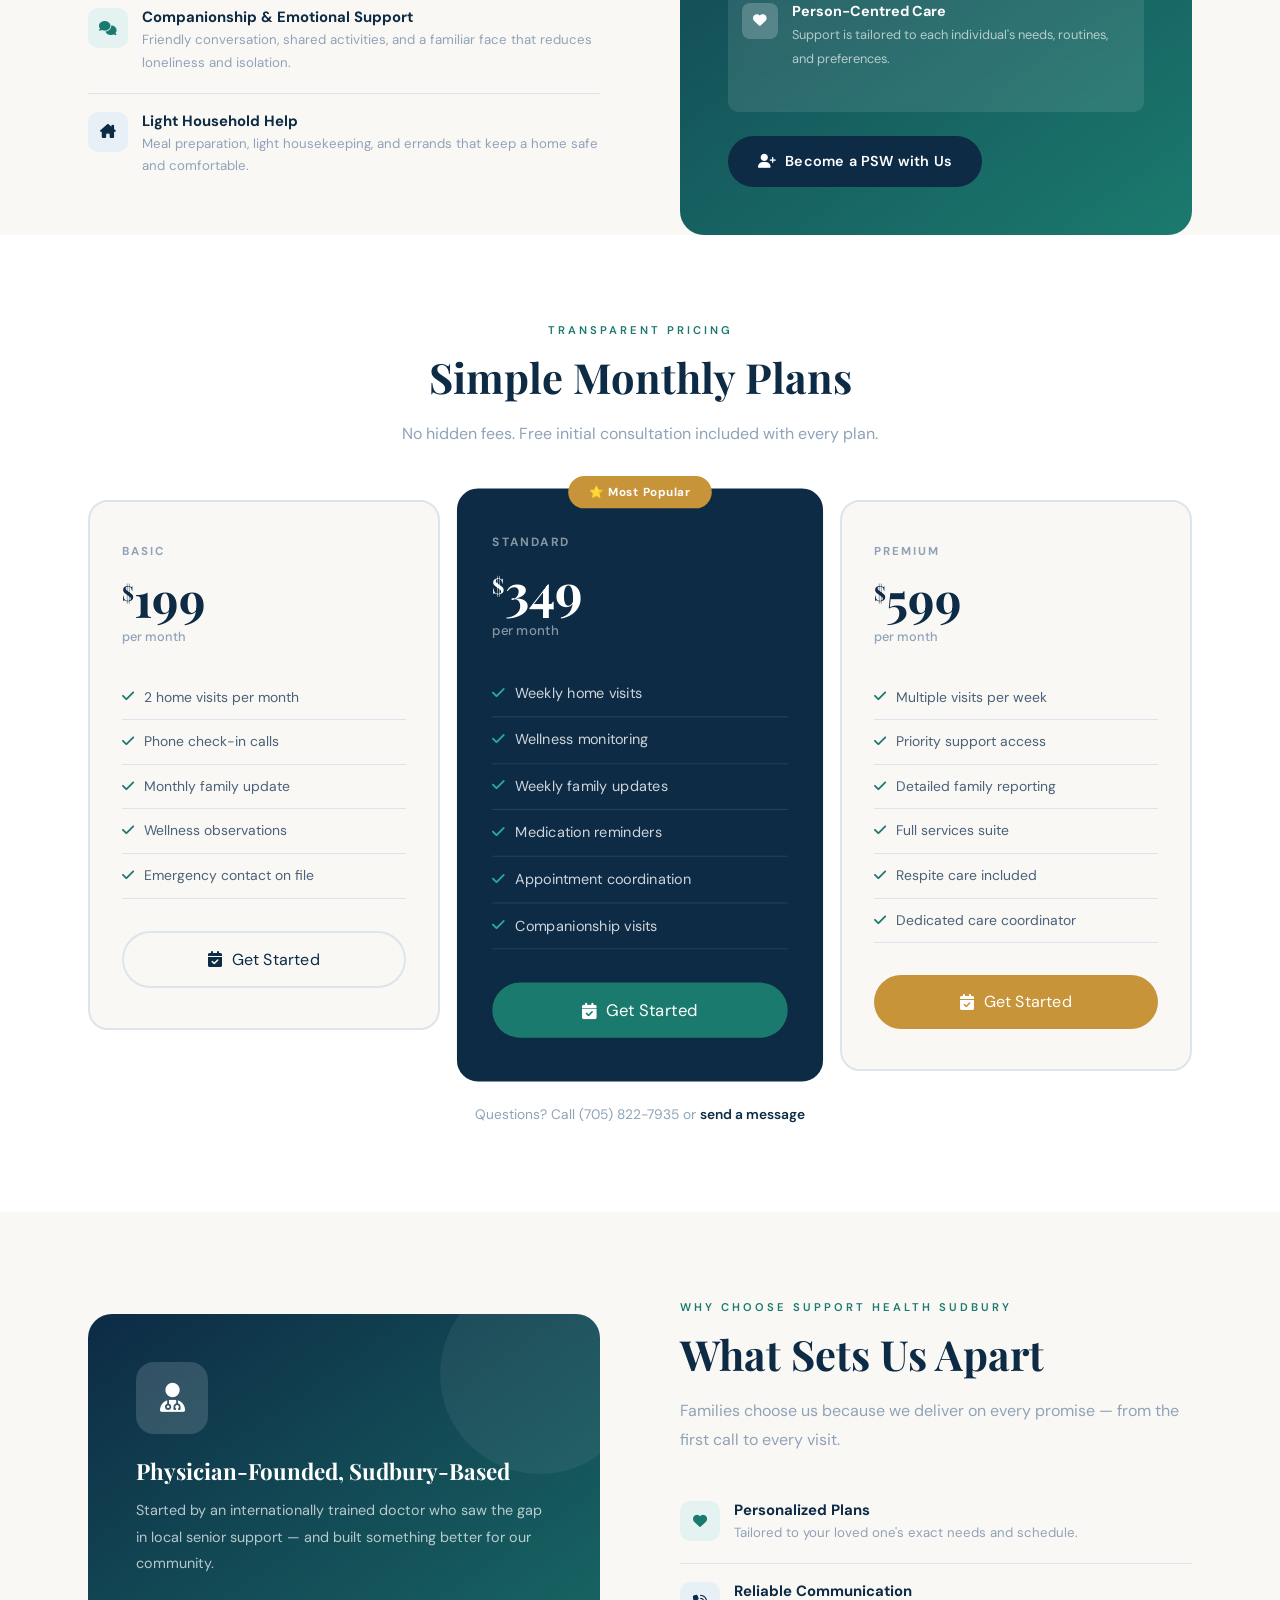
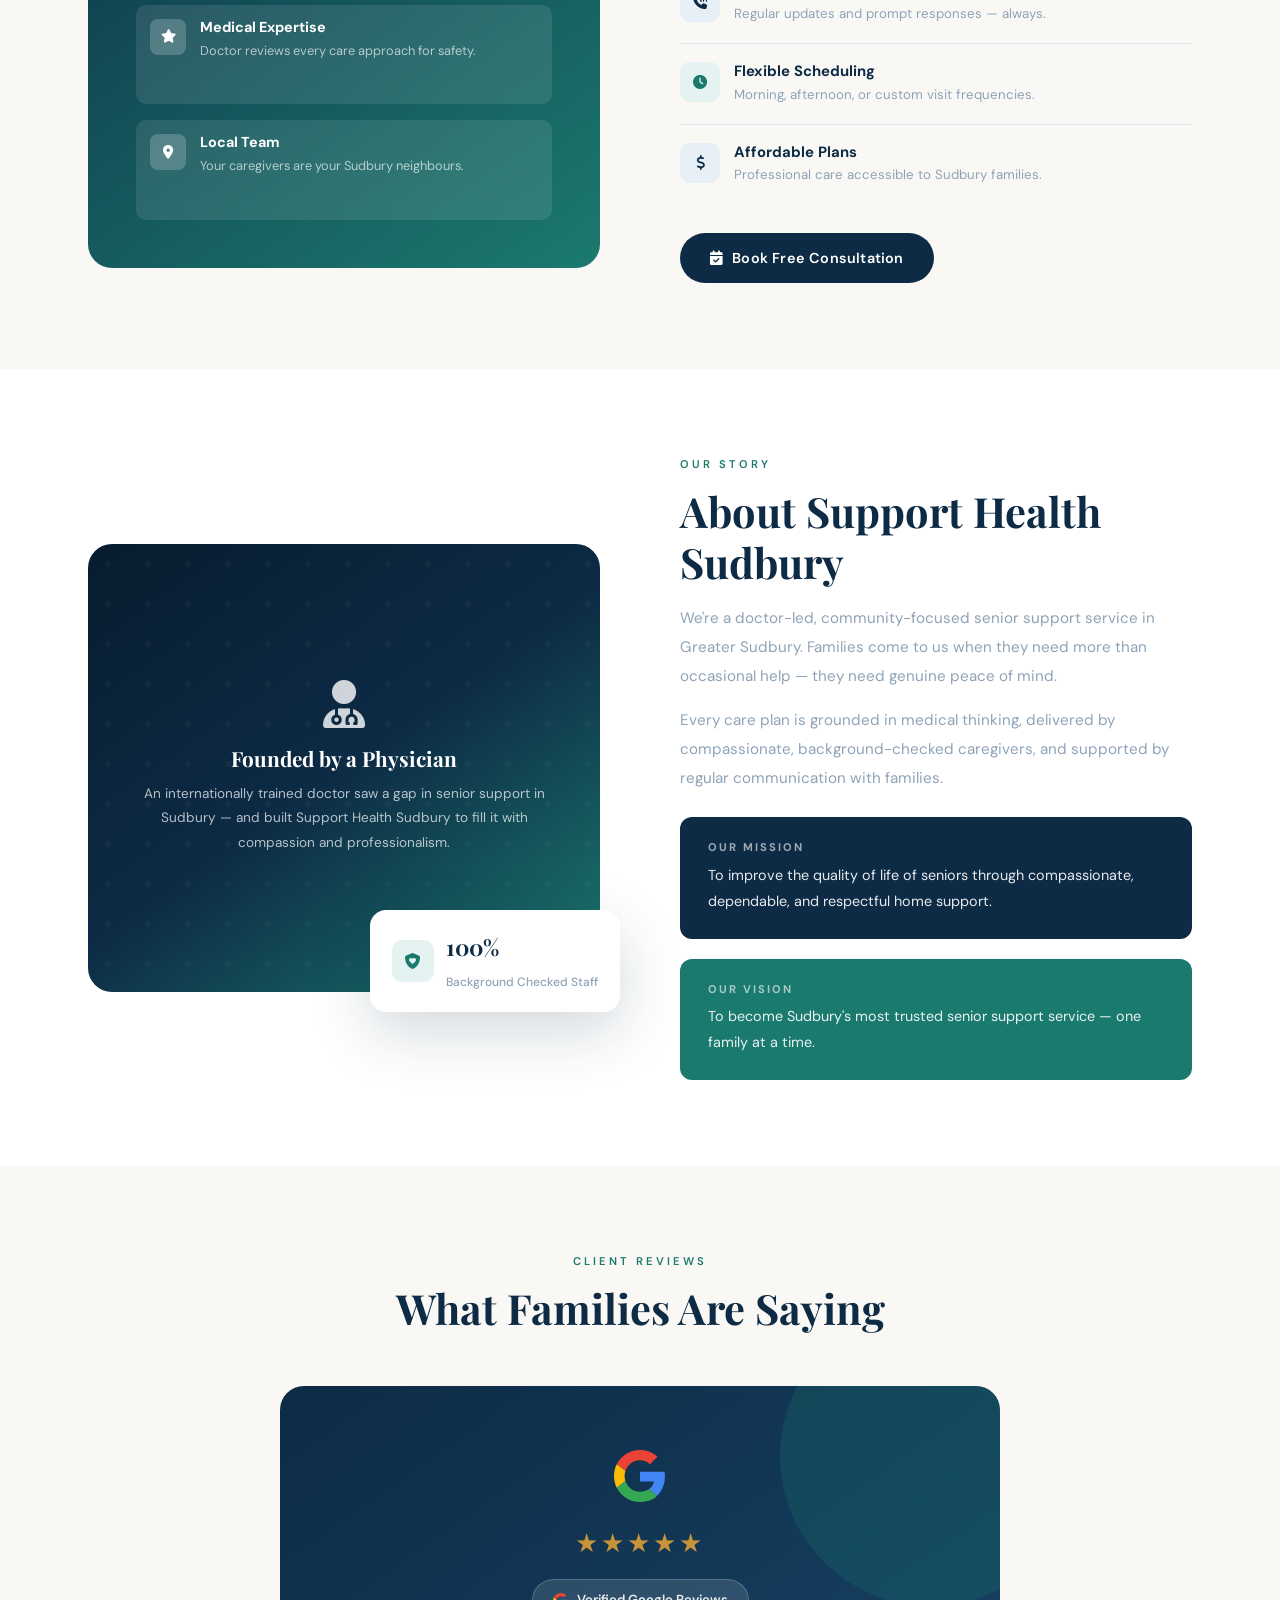
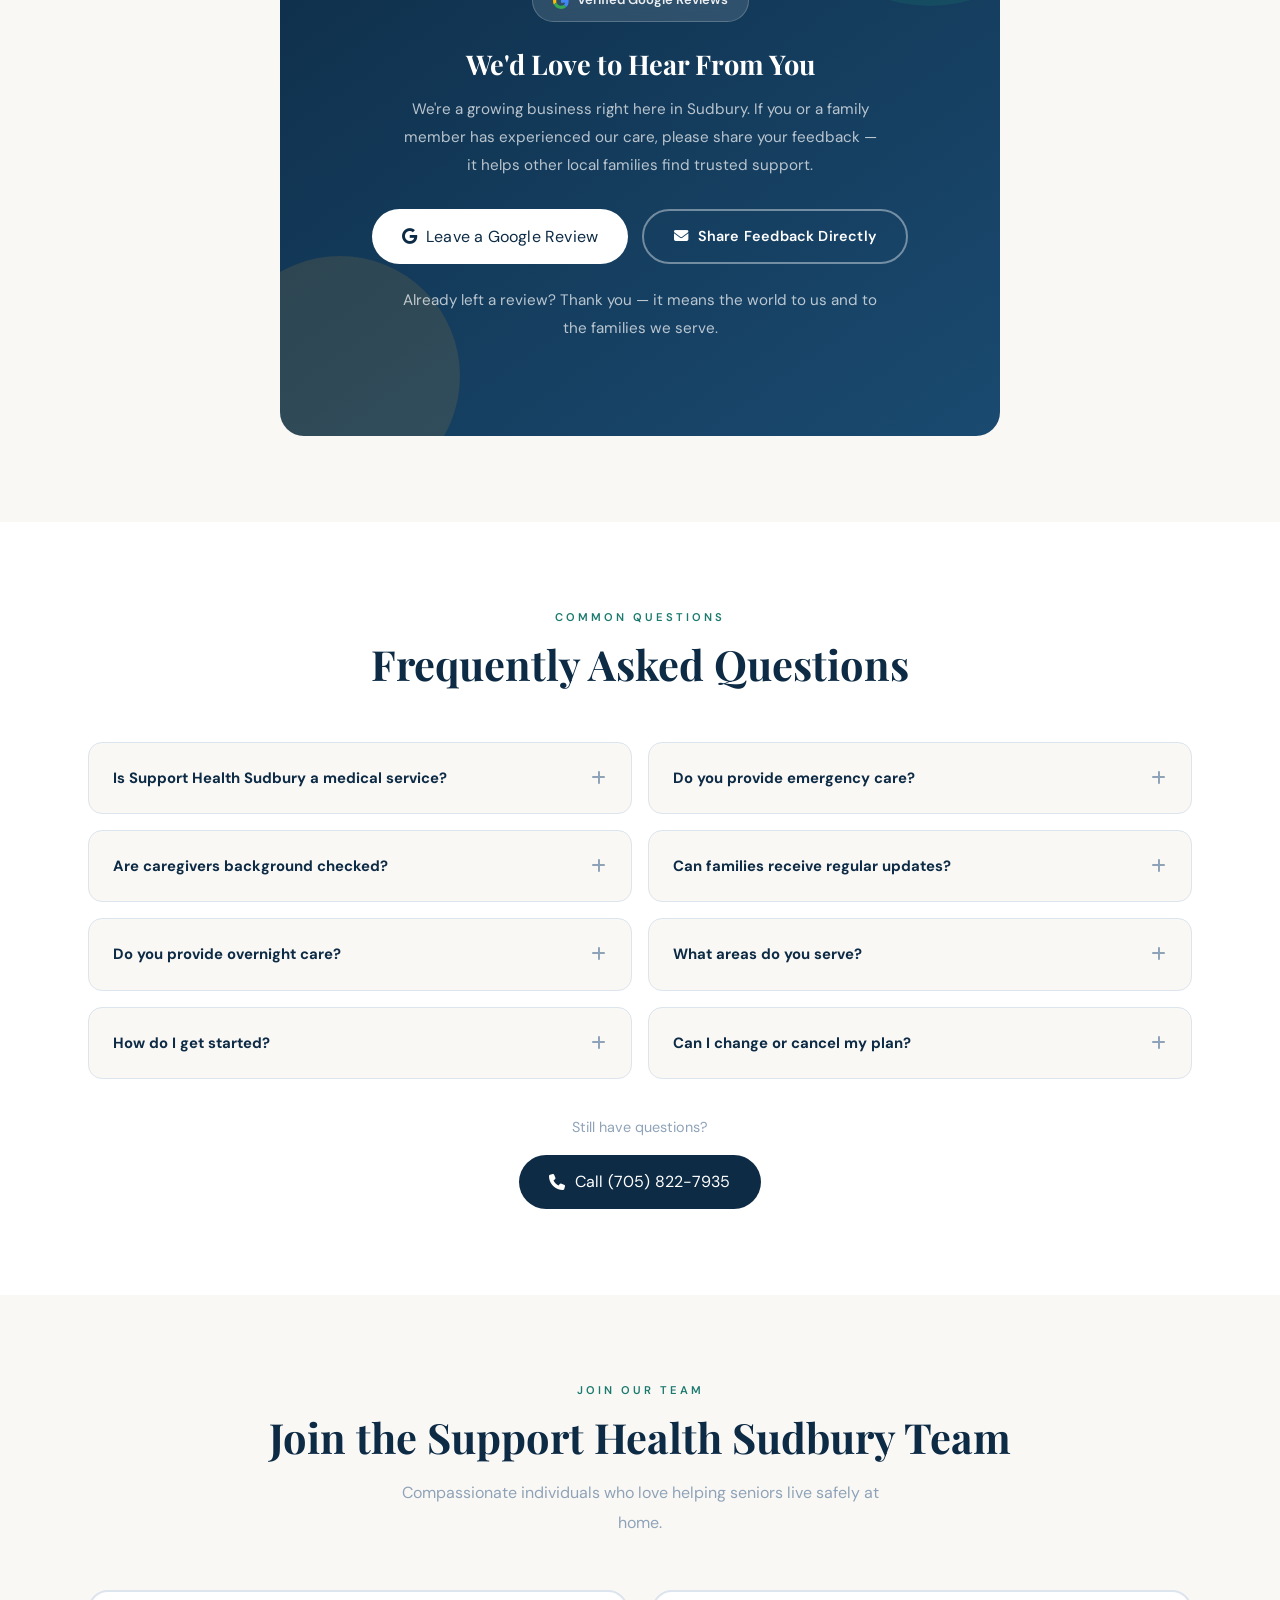
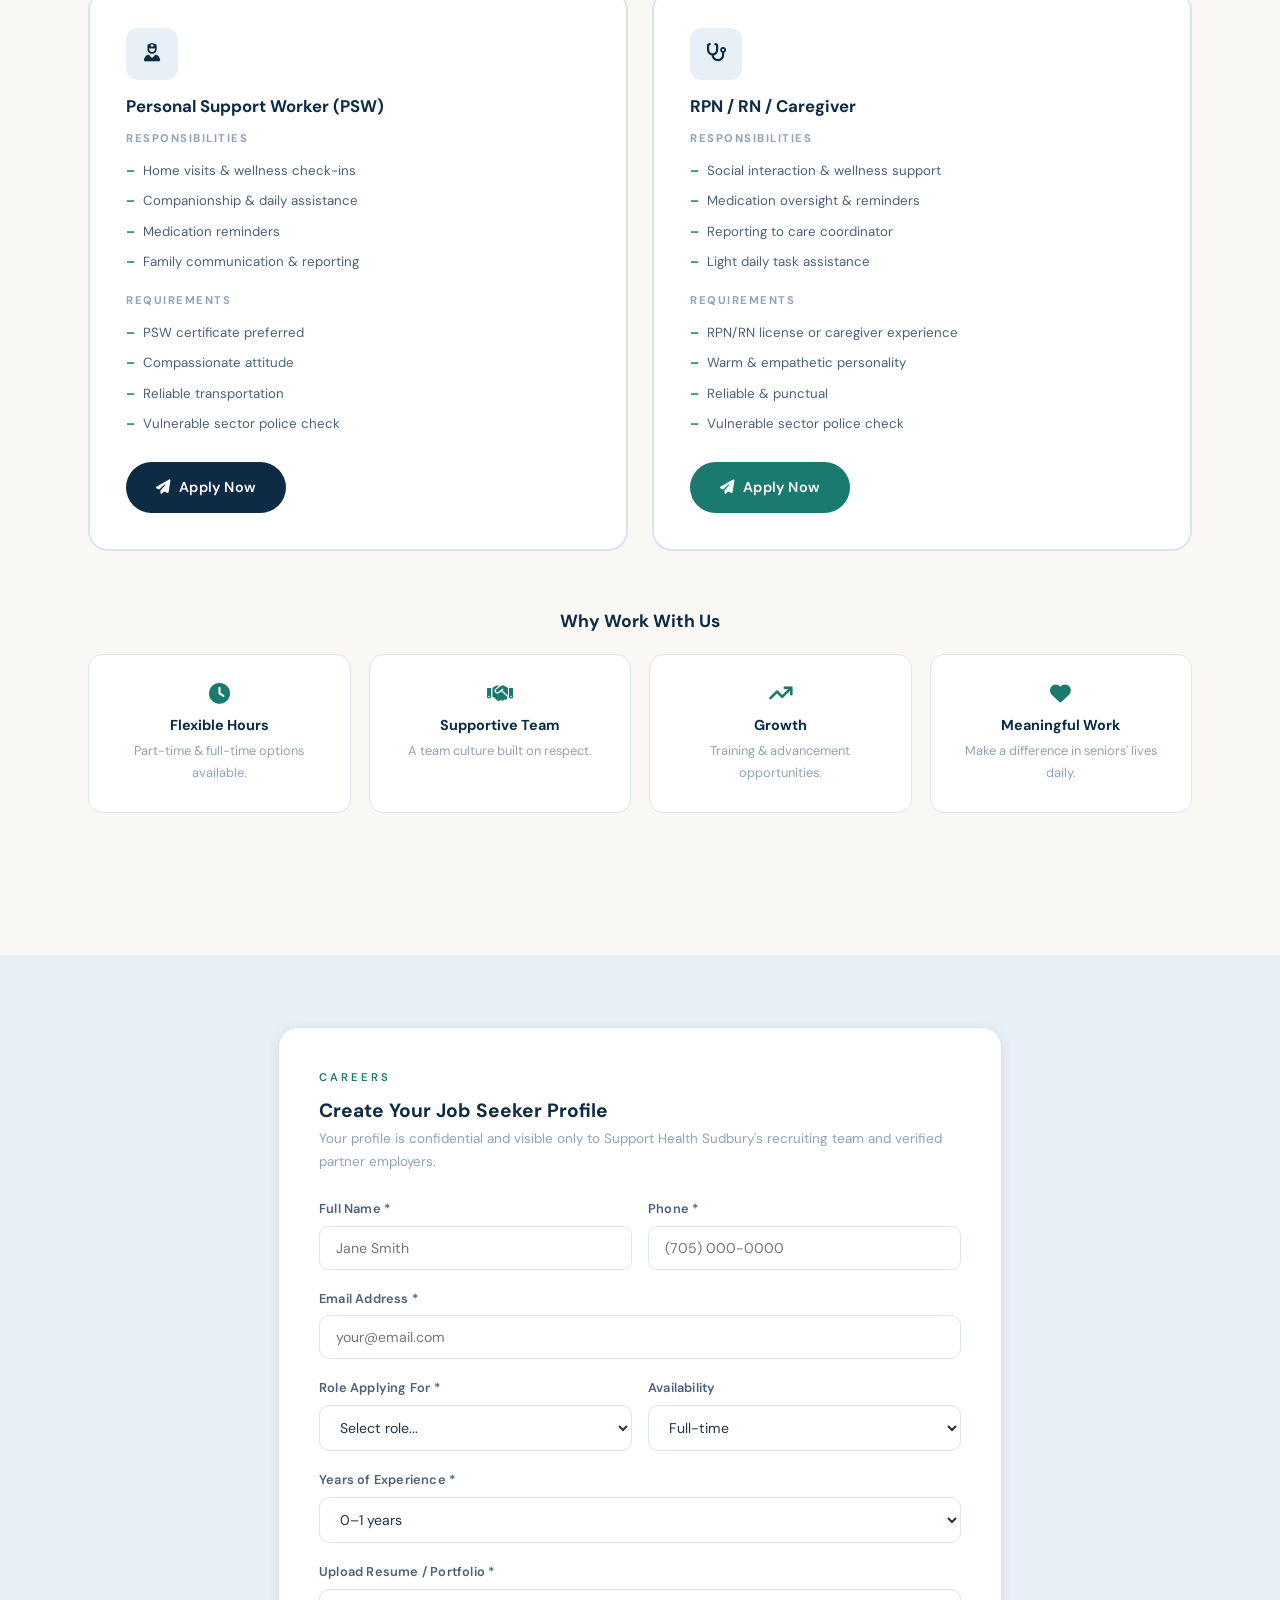
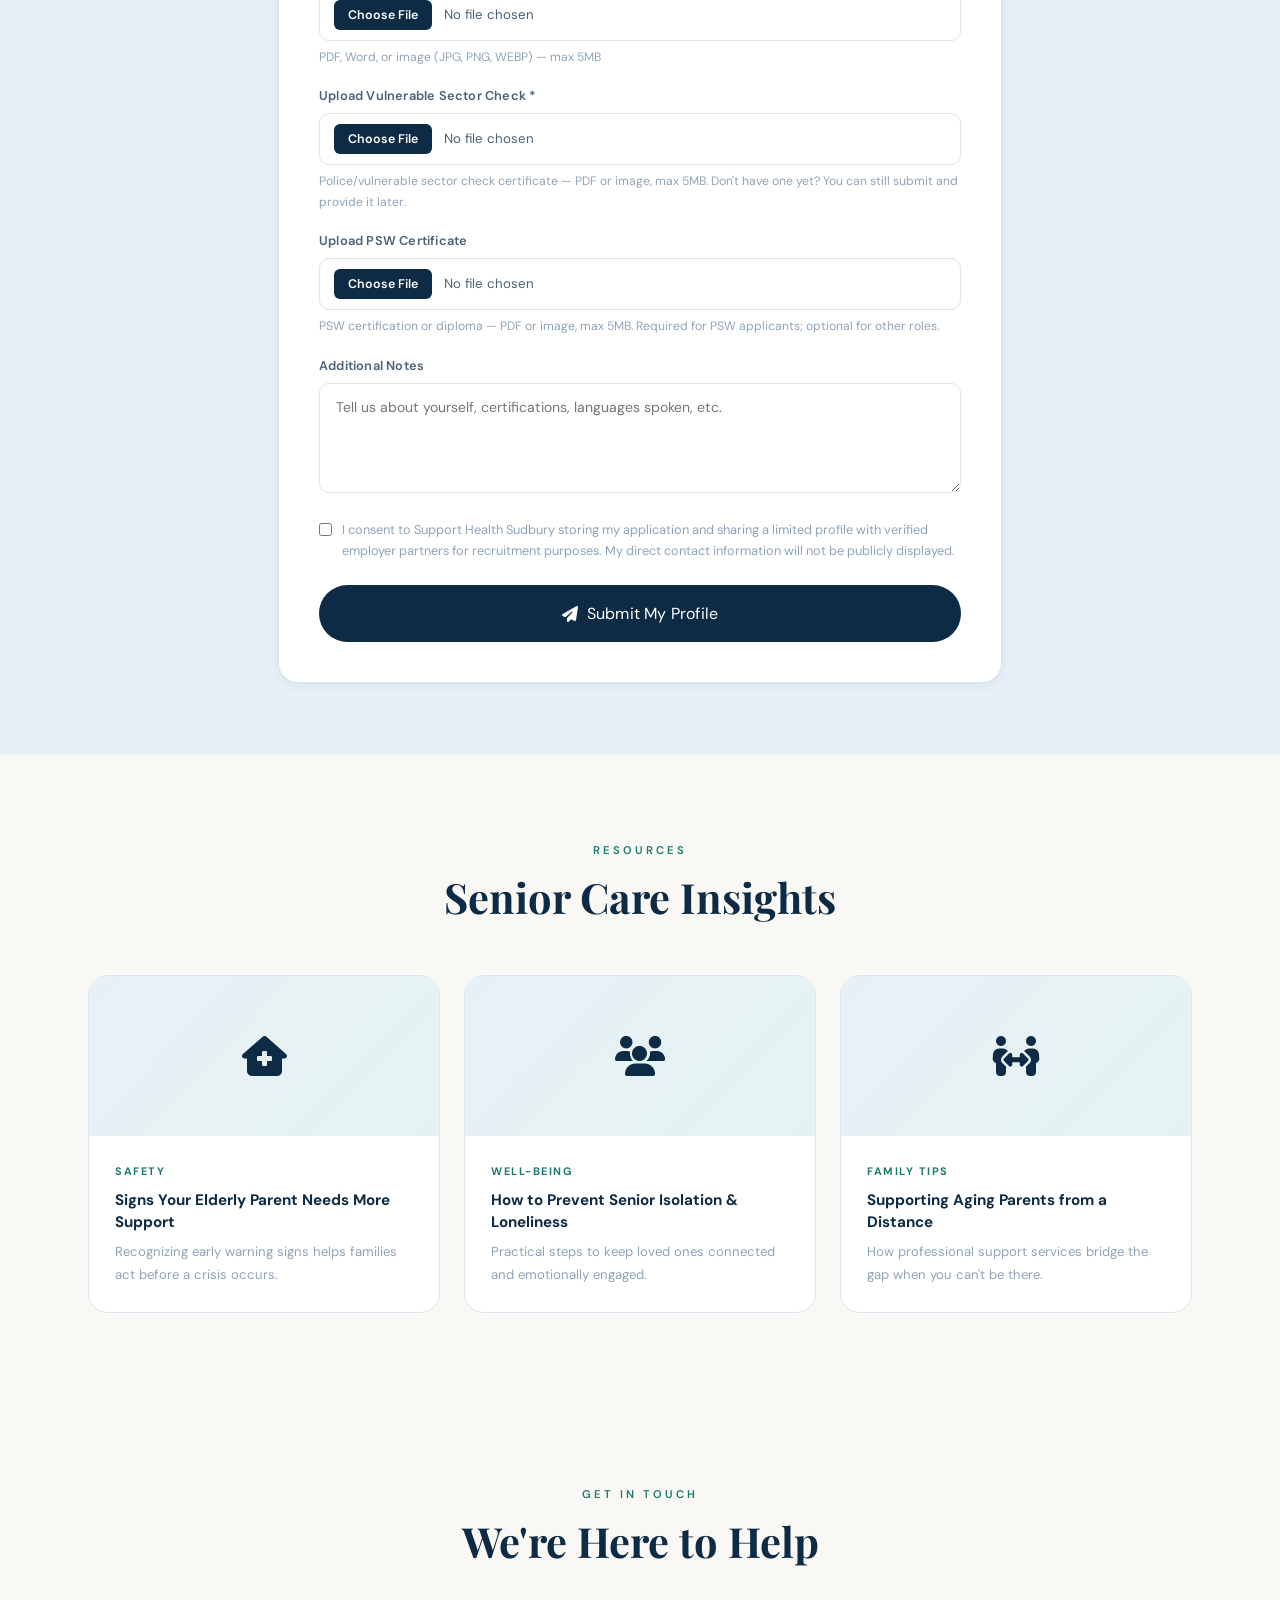
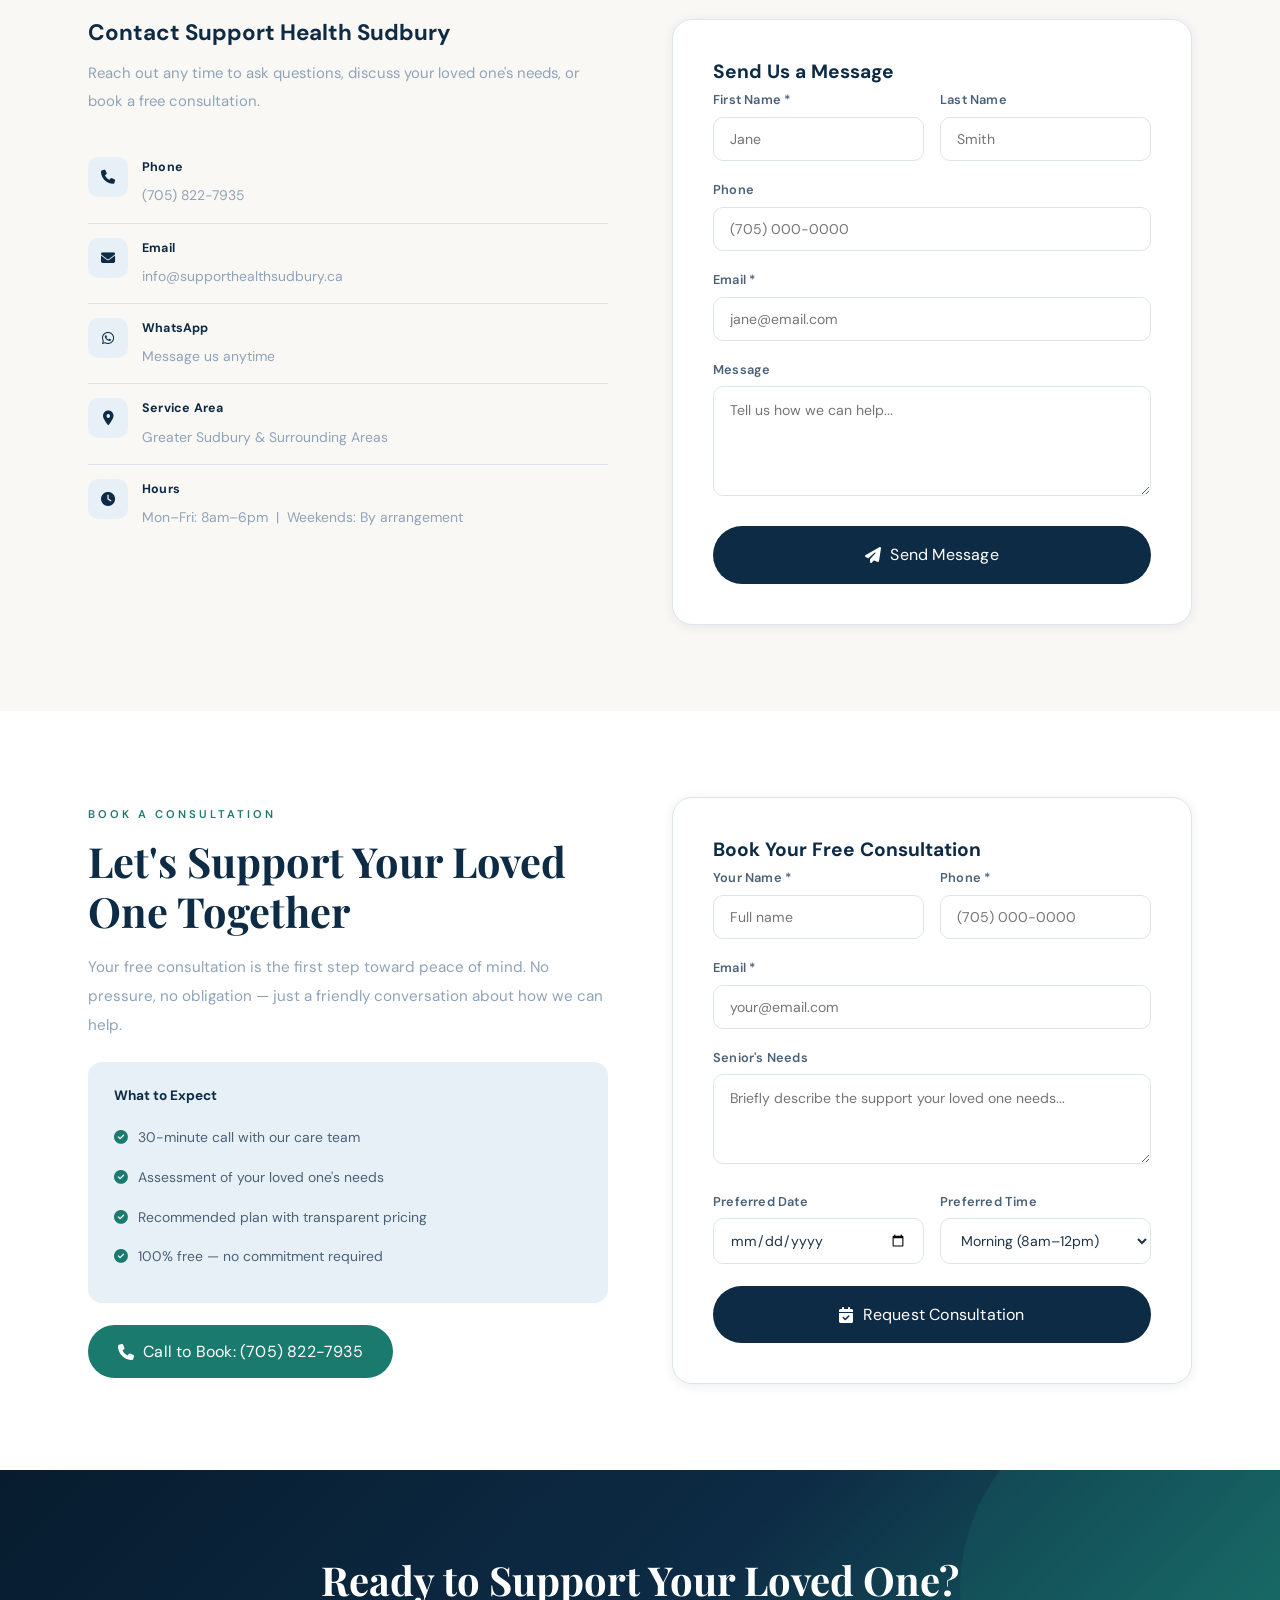
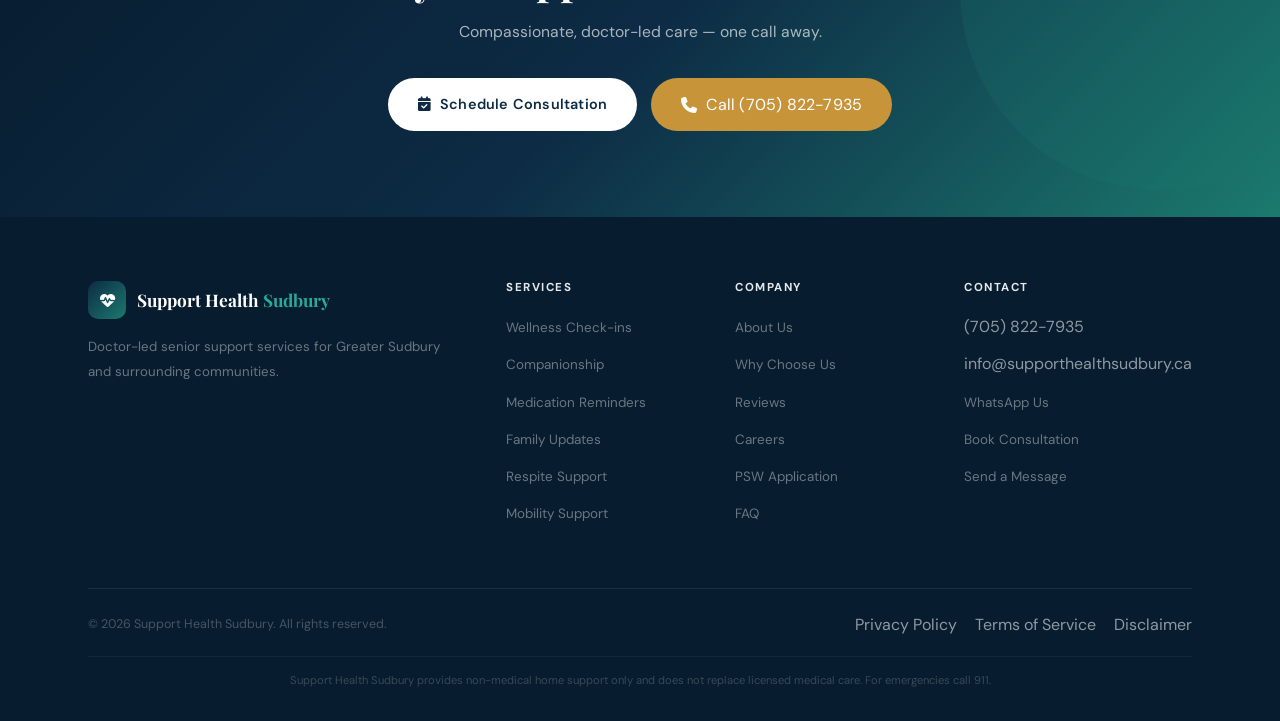
==== commit f5ab8e24: "Update index.html" ====
--- a/index.html
+++ b/index.html
@@ -50,6 +50,10 @@
 
 /* ═══════════════════ BUTTONS ═══════════════════ */
 .btn{display:inline-flex;align-items:center;gap:9px;padding:13px 30px;border-radius:50px;font-family:'DM Sans',sans-serif;font-weight:600;font-size:.9rem;cursor:pointer;border:none;transition:all .28s cubic-bezier(.34,1.56,.64,1);letter-spacing:.2px;white-space:nowrap}
+button.btn{font:inherit;font-family:'DM Sans',sans-serif}
+.link-btn{cursor:pointer;display:inline-flex;align-items:center;gap:8px}
+.link-btn:hover{text-decoration:underline}
+a[onclick]{cursor:pointer}
 .btn-navy{background:var(--navy);color:#fff}
 .btn-navy:hover{background:var(--navy-dk);transform:translateY(-2px);box-shadow:0 10px 28px rgba(13,43,69,.35)}
 .btn-teal{background:var(--teal);color:#fff}
@@ -283,7 +287,6 @@
 #apply{padding:72px 0;background:var(--navy-lt)}
 
 /* ═══════════════════ PSW REGISTRATION ═══════════════════ */
-#employer{padding:86px 0;background:#fff}
 
 /* ═══════════════════ CONTACT ═══════════════════ */
 #contact{padding:86px 0;background:var(--cream)}
@@ -439,38 +442,38 @@
 <!-- ══════════════ NAV ══════════════ -->
 <nav id="navbar">
   <div class="nav-inner">
-    <a href="#home" class="logo">
+    <a onclick="scrollToSection('home')" class="logo">
       <div class="logo-mark"><i class="fas fa-heart-pulse"></i></div>
       <div class="logo-text">Support Health <span>Sudbury</span></div>
     </a>
     <div class="nav-links">
-      <a href="#about">About</a>
-      <a href="#services">Services</a>
-      <a href="#pricing">Pricing</a>
-      <a href="#why">Why Us</a>
-      <a href="#careers">Careers</a>
-      <a href="#employer">Join PSW</a>
-      <a href="#reviews">Reviews</a>
-      <a href="#faq">FAQ</a>
-      <a href="#contact">Contact</a>
-    </div>
-    <a href="#book" class="btn btn-navy nav-cta" style="flex-shrink:0"><i class="fas fa-calendar-check"></i> Book Free Consult</a>
+      <a onclick="scrollToSection('about')">About</a>
+      <a onclick="scrollToSection('services')">Services</a>
+      <a onclick="scrollToSection('pricing')">Pricing</a>
+      <a onclick="scrollToSection('why')">Why Us</a>
+      <a onclick="scrollToSection('careers')">Careers</a>
+      <a onclick="scrollToSection('apply')">Join as PSW</a>
+      <a onclick="scrollToSection('reviews')">Reviews</a>
+      <a onclick="scrollToSection('faq')">FAQ</a>
+      <a onclick="scrollToSection('contact')">Contact</a>
+    </div>
+    <a onclick="scrollToSection('book')" class="btn btn-navy nav-cta" style="flex-shrink:0"><i class="fas fa-calendar-check"></i> Book Free Consult</a>
     <button class="hamburger" id="hamBtn" aria-label="Menu"><span></span><span></span><span></span></button>
   </div>
 </nav>
 
 <div class="mob" id="mobMenu">
-  <a href="#about" onclick="closeMob()">About Us</a>
-  <a href="#services" onclick="closeMob()">Services</a>
-  <a href="#pricing" onclick="closeMob()">Pricing</a>
-  <a href="#why" onclick="closeMob()">Why Choose Us</a>
-  <a href="#careers" onclick="closeMob()">Careers</a>
-  <a href="#employer" onclick="closeMob()">Join as PSW</a>
-  <a href="#reviews" onclick="closeMob()">Reviews</a>
-  <a href="#faq" onclick="closeMob()">FAQ</a>
-  <a href="#contact" onclick="closeMob()">Contact</a>
-  <a href="#book" class="btn btn-navy" onclick="closeMob()"><i class="fas fa-calendar-check"></i> Book Free Consultation</a>
-  <a href="#" class="btn btn-gold" onclick="closeMob();demoCall();return false;" style="margin-top:10px"><i class="fas fa-phone"></i> Call Us Now</a>
+  <a onclick="closeMob();scrollToSection('about')">About Us</a>
+  <a onclick="closeMob();scrollToSection('services')">Services</a>
+  <a onclick="closeMob();scrollToSection('pricing')">Pricing</a>
+  <a onclick="closeMob();scrollToSection('why')">Why Choose Us</a>
+  <a onclick="closeMob();scrollToSection('careers')">Careers</a>
+  <a onclick="closeMob();scrollToSection('apply')">Join as PSW</a>
+  <a onclick="closeMob();scrollToSection('reviews')">Reviews</a>
+  <a onclick="closeMob();scrollToSection('faq')">FAQ</a>
+  <a onclick="closeMob();scrollToSection('contact')">Contact</a>
+  <a onclick="closeMob();scrollToSection('book')" class="btn btn-navy"><i class="fas fa-calendar-check"></i> Book Free Consultation</a>
+  <button class="btn btn-gold" onclick="closeMob();demoCall();" style="margin-top:10px"><i class="fas fa-phone"></i> Call Us Now</button>
 </div>
 
 <!-- ══════════════ HERO ══════════════ -->
@@ -485,9 +488,9 @@
         <h1>Trusted Home Support<br>for <em>Seniors</em> in Sudbury</h1>
         <p>Helping seniors stay safe, supported, and independent at home — while giving families the peace of mind they deserve.</p>
         <div class="hero-btns">
-          <a href="#book" class="btn btn-teal"><i class="fas fa-calendar-check"></i> Book Free Consultation</a>
+          <a onclick="scrollToSection('book')" class="btn btn-teal"><i class="fas fa-calendar-check"></i> Book Free Consultation</a>
           <div class="hero-divider"></div>
-          <a href="#" class="btn btn-outline-white" onclick="demoCall();return false;"><i class="fas fa-phone"></i> Call Us Now</a>
+          <button class="btn btn-outline-white" onclick="demoCall();"><i class="fas fa-phone"></i> Call Us Now</button>
         </div>
         <div class="hero-stats">
           <div class="hero-stat"><strong>100%</strong><span>Vetted Staff</span></div>
@@ -514,10 +517,10 @@
 <!-- Contact Strip -->
 <div class="cstrip">
   <div class="cstrip-in container">
-    <a href="#" onclick="demoCall();return false;"><i class="fas fa-phone"></i> (705) 822-7935</a>
-    <a href="#" onclick="demoEmail();return false;"><i class="fas fa-envelope"></i> info@supporthealthsudbury.ca</a>
+    <span class="link-btn" onclick="demoCall()"><i class="fas fa-phone"></i> (705) 822-7935</span>
+    <span class="link-btn" onclick="demoEmail()"><i class="fas fa-envelope"></i> info@supporthealthsudbury.ca</span>
     <a href="https://wa.me/17058227935" target="_blank" rel="noopener"><i class="fab fa-whatsapp"></i> WhatsApp</a>
-    <a href="#contact"><i class="fas fa-map-marker-alt"></i> Greater Sudbury &amp; Area</a>
+    <a onclick="scrollToSection('contact')"><i class="fas fa-map-marker-alt"></i> Greater Sudbury &amp; Area</a>
   </div>
 </div>
 
@@ -551,7 +554,7 @@
         <h2 class="stitle">Senior Support Services</h2>
         <p class="ssub">Non-medical, compassionate care to keep your loved one safe at home.</p>
       </div>
-      <a href="#book" class="btn btn-navy"><i class="fas fa-calendar-check"></i> Book Consultation</a>
+      <a onclick="scrollToSection('book')" class="btn btn-navy"><i class="fas fa-calendar-check"></i> Book Consultation</a>
     </div>
     <div class="sgrid">
       <div class="scard fu"><div class="sico"><i class="fas fa-house-medical-circle-check"></i></div><h3>Wellness Check-ins</h3><p>Regular visits to monitor safety, well-being, and daily functioning at home.</p></div>
@@ -566,6 +569,47 @@
     <div class="disc fu">
       <i class="fas fa-triangle-exclamation fa-lg"></i>
       <p><strong>Disclaimer:</strong> Support Health Sudbury provides non-medical support only. We do not diagnose, treat, or prescribe. For emergencies, call 911.</p>
+    </div>
+  </div>
+</section>
+
+<!-- ══════════════ WHAT IS A PSW ══════════════ -->
+<section id="about-psw" style="background:var(--cream)">
+  <div class="container">
+    <div class="why-grid">
+      <div class="fu">
+        <span class="lbl">Understanding Home Care</span>
+        <h2 class="stitle">What Is a Personal Support Worker?</h2>
+        <p class="ssub">A Personal Support Worker (PSW) is a trained caregiver who helps people with daily activities they can no longer safely manage alone — so they can stay independent and comfortable at home.</p>
+        <div class="why-list">
+          <div class="wlt">
+            <div class="wlt-ico teal"><i class="fas fa-hand-holding-heart"></i></div>
+            <div><h4>Personal Care Support</h4><p>Help with bathing, dressing, grooming, toileting, and mobility — delivered with dignity and respect.</p></div>
+          </div>
+          <div class="wlt">
+            <div class="wlt-ico navy"><i class="fas fa-pills"></i></div>
+            <div><h4>Medication & Health Monitoring</h4><p>Reminders to take medication on schedule, and observation of changes in health or mood to report to families.</p></div>
+          </div>
+          <div class="wlt">
+            <div class="wlt-ico teal"><i class="fas fa-comments"></i></div>
+            <div><h4>Companionship & Emotional Support</h4><p>Friendly conversation, shared activities, and a familiar face that reduces loneliness and isolation.</p></div>
+          </div>
+          <div class="wlt">
+            <div class="wlt-ico navy"><i class="fas fa-house-chimney"></i></div>
+            <div><h4>Light Household Help</h4><p>Meal preparation, light housekeeping, and errands that keep a home safe and comfortable.</p></div>
+          </div>
+        </div>
+      </div>
+      <div class="why-vis fu" style="transition-delay:.1s">
+        <div class="why-vis-icon"><i class="fas fa-user-nurse"></i></div>
+        <h3>Why PSWs Matter</h3>
+        <p>For seniors and people recovering from illness or surgery, PSWs are often the difference between staying safely at home and needing to move into a care facility. They're trusted, trained, and background-checked professionals who become a familiar and reassuring presence for both clients and their families.</p>
+        <div class="why-pts">
+          <div class="wpt"><div class="wpi"><i class="fas fa-shield-halved"></i></div><div><h4>Vetted & Trained</h4><p>Every PSW completes a vulnerable sector police check and relevant certification.</p></div></div>
+          <div class="wpt"><div class="wpi"><i class="fas fa-heart"></i></div><div><h4>Person-Centred Care</h4><p>Support is tailored to each individual's needs, routines, and preferences.</p></div></div>
+        </div>
+        <a onclick="scrollToSection('careers')" class="btn btn-navy" style="margin-top:24px"><i class="fas fa-user-plus"></i> Become a PSW with Us</a>
+      </div>
     </div>
   </div>
 </section>
@@ -590,7 +634,7 @@
           <li><i class="fas fa-check"></i> Wellness observations</li>
           <li><i class="fas fa-check"></i> Emergency contact on file</li>
         </ul>
-        <a href="#" class="btn btn-outline" onclick="demoPlan('Basic','$199/mo','2 home visits, phone check-ins, monthly family update');return false;"><i class="fas fa-calendar-check"></i> Get Started</a>
+        <button class="btn btn-outline" onclick="demoPlan('Basic','$199/mo','2 home visits, phone check-ins, monthly family update');"><i class="fas fa-calendar-check"></i> Get Started</button>
       </div>
       <div class="pcard feat fu">
         <div class="pop-badge">⭐ Most Popular</div>
@@ -605,7 +649,7 @@
           <li><i class="fas fa-check"></i> Appointment coordination</li>
           <li><i class="fas fa-check"></i> Companionship visits</li>
         </ul>
-        <a href="#" class="btn btn-teal" onclick="demoPlan('Standard','$349/mo','Weekly visits, wellness monitoring, medication reminders, family updates');return false;"><i class="fas fa-calendar-check"></i> Get Started</a>
+        <button class="btn btn-teal" onclick="demoPlan('Standard','$349/mo','Weekly visits, wellness monitoring, medication reminders, family updates');"><i class="fas fa-calendar-check"></i> Get Started</button>
       </div>
       <div class="pcard fu">
         <div class="p-name">Premium</div>
@@ -619,10 +663,10 @@
           <li><i class="fas fa-check"></i> Respite care included</li>
           <li><i class="fas fa-check"></i> Dedicated care coordinator</li>
         </ul>
-        <a href="#" class="btn btn-gold" onclick="demoPlan('Premium','$599/mo','Multiple weekly visits, full services suite, respite care, dedicated coordinator');return false;"><i class="fas fa-calendar-check"></i> Get Started</a>
-      </div>
-    </div>
-    <p class="pricing-note fu">Questions? Call <a href="#" onclick="demoCall();return false;">(705) 822-7935</a> or <a href="#contact">send a message</a></p>
+        <button class="btn btn-gold" onclick="demoPlan('Premium','$599/mo','Multiple weekly visits, full services suite, respite care, dedicated coordinator');"><i class="fas fa-calendar-check"></i> Get Started</button>
+      </div>
+    </div>
+    <p class="pricing-note fu">Questions? Call <span class="link-btn" onclick="demoCall()">(705) 822-7935</span> or <a onclick="scrollToSection('contact')">send a message</a></p>
   </div>
 </section>
 
@@ -649,7 +693,7 @@
           <div class="wlt"><div class="wlt-ico teal"><i class="fas fa-clock"></i></div><div><h4>Flexible Scheduling</h4><p>Morning, afternoon, or custom visit frequencies.</p></div></div>
           <div class="wlt"><div class="wlt-ico navy"><i class="fas fa-dollar-sign"></i></div><div><h4>Affordable Plans</h4><p>Professional care accessible to Sudbury families.</p></div></div>
         </div>
-        <a href="#book" class="btn btn-navy" style="margin-top:28px"><i class="fas fa-calendar-check"></i> Book Free Consultation</a>
+        <a onclick="scrollToSection('book')" class="btn btn-navy" style="margin-top:28px"><i class="fas fa-calendar-check"></i> Book Free Consultation</a>
       </div>
     </div>
   </div>
@@ -713,8 +757,8 @@
       <p>We're a growing business right here in Sudbury. If you or a family member has experienced our care, please share your feedback — it helps other local families find trusted support.</p>
       <div class="rev-btns">
         <!-- ⚠️ REPLACE with your real Google Place ID -->
-        <a href="#" onclick="demoReview();return false;" class="btn btn-white"><i class="fab fa-google"></i> Leave a Google Review</a>
-        <a href="#contact" class="btn btn-outline-white"><i class="fas fa-envelope"></i> Share Feedback Directly</a>
+        <button onclick="demoReview();" class="btn btn-white"><i class="fab fa-google"></i> Leave a Google Review</button>
+        <a onclick="scrollToSection('contact')" class="btn btn-outline-white"><i class="fas fa-envelope"></i> Share Feedback Directly</a>
       </div>
       <p class="rev-note">Already left a review? Thank you — it means the world to us and to the families we serve.</p>
     </div>
@@ -740,7 +784,7 @@
     </div>
     <div style="text-align:center;margin-top:36px" class="fu">
       <p style="color:var(--g400);margin-bottom:16px;font-size:.9rem">Still have questions?</p>
-      <a href="#" class="btn btn-navy" onclick="demoCall();return false;"><i class="fas fa-phone"></i> Call (705) 822-7935</a>
+      <button class="btn btn-navy" onclick="demoCall();"><i class="fas fa-phone"></i> Call (705) 822-7935</button>
     </div>
   </div>
 </section>
@@ -761,7 +805,7 @@
         <ul><li>Home visits &amp; wellness check-ins</li><li>Companionship &amp; daily assistance</li><li>Medication reminders</li><li>Family communication &amp; reporting</li></ul>
         <h5>Requirements</h5>
         <ul><li>PSW certificate preferred</li><li>Compassionate attitude</li><li>Reliable transportation</li><li>Vulnerable sector police check</li></ul>
-        <a href="#apply" class="btn btn-navy" style="margin-top:22px"><i class="fas fa-paper-plane"></i> Apply Now</a>
+        <a onclick="scrollToSection('apply')" class="btn btn-navy" style="margin-top:22px"><i class="fas fa-paper-plane"></i> Apply Now</a>
       </div>
       <div class="pos-card fu" style="transition-delay:.08s">
         <div class="pos-ico"><i class="fas fa-stethoscope"></i></div>
@@ -770,7 +814,7 @@
         <ul><li>Social interaction &amp; wellness support</li><li>Medication oversight &amp; reminders</li><li>Reporting to care coordinator</li><li>Light daily task assistance</li></ul>
         <h5>Requirements</h5>
         <ul><li>RPN/RN license or caregiver experience</li><li>Warm &amp; empathetic personality</li><li>Reliable &amp; punctual</li><li>Vulnerable sector police check</li></ul>
-        <a href="#apply" class="btn btn-teal" style="margin-top:22px"><i class="fas fa-paper-plane"></i> Apply Now</a>
+        <a onclick="scrollToSection('apply')" class="btn btn-teal" style="margin-top:22px"><i class="fas fa-paper-plane"></i> Apply Now</a>
       </div>
     </div>
     <h3 style="text-align:center;font-family:'DM Sans',sans-serif;font-size:1.1rem;font-weight:700;margin-bottom:22px;color:var(--navy)" class="fu">Why Work With Us</h3>
@@ -820,80 +864,29 @@
           <option>0–1 years</option><option>1–3 years</option><option>3–5 years</option><option>5+ years</option>
         </select>
       </div>
-      <div class="fg"><label>Resume / Portfolio Link (Google Drive, LinkedIn, etc.)</label><input type="url" id="a-resume" placeholder="https://drive.google.com/..."/></div>
+      <div class="fg">
+        <label>Upload Resume / Portfolio *</label>
+        <input type="file" id="a-resume" accept=".pdf,.doc,.docx,.jpg,.jpeg,.png,.webp"/>
+        <p style="font-size:.76rem;color:var(--g400);margin-top:6px">PDF, Word, or image (JPG, PNG, WEBP) — max 5MB</p>
+      </div>
+      <div class="fg">
+        <label>Upload Vulnerable Sector Check *</label>
+        <input type="file" id="a-vsc" accept=".pdf,.jpg,.jpeg,.png,.webp"/>
+        <p style="font-size:.76rem;color:var(--g400);margin-top:6px">Police/vulnerable sector check certificate — PDF or image, max 5MB. Don't have one yet? You can still submit and provide it later.</p>
+      </div>
+      <div class="fg">
+        <label>Upload PSW Certificate</label>
+        <input type="file" id="a-cert" accept=".pdf,.jpg,.jpeg,.png,.webp"/>
+        <p style="font-size:.76rem;color:var(--g400);margin-top:6px">PSW certification or diploma — PDF or image, max 5MB. Required for PSW applicants; optional for other roles.</p>
+      </div>
       <div class="fg"><label>Additional Notes</label><textarea id="a-notes" placeholder="Tell us about yourself, certifications, languages spoken, etc."></textarea></div>
       <div class="check-row">
         <input type="checkbox" id="a-consent"/>
         <label for="a-consent">I consent to Support Health Sudbury storing my application and sharing a limited profile with verified employer partners for recruitment purposes. My direct contact information will not be publicly displayed.</label>
       </div>
-      <button class="btn btn-navy fsub" onclick="submitApply()"><i class="fas fa-paper-plane"></i> Submit My Profile</button>
+      <button class="btn btn-navy fsub" onclick="submitApply()" id="apply-submit-btn"><i class="fas fa-paper-plane"></i> Submit My Profile</button>
       <div class="smsg" id="apply-ok">✓ Profile submitted! We'll be in touch within 2 business days.</div>
       <div class="emsg" id="apply-err">Something went wrong. Please call (705) 822-7935 or email us directly.</div>
-    </div>
-  </div>
-</section>
-
-<!-- ══════════════ PSW REGISTRATION ══════════════ -->
-<section id="employer">
-  <div class="container">
-    <div class="text-center fu" style="margin-bottom:52px">
-      <span class="lbl">Join Our Team</span>
-      <h2 class="stitle">PSW Registration</h2>
-      <p class="ssub">Register as a Personal Support Worker with Support Health Sudbury. Upload your resume and certification — we'll review and reach out about available opportunities.</p>
-    </div>
-    <div class="container-sm" style="padding:0">
-      <div class="fcard fu">
-        <span class="lbl">Personal Support Worker</span>
-        <h3>Create Your PSW Profile</h3>
-        <p class="form-intro">Your information is confidential and used only by Support Health Sudbury for recruitment and placement purposes.</p>
-
-        <div class="fg-row">
-          <div class="fg"><label>Full Name *</label><input type="text" id="psw-name" placeholder="Jane Smith"/></div>
-          <div class="fg"><label>Phone Number *</label><input type="tel" id="psw-phone" placeholder="(705) 000-0000"/></div>
-        </div>
-
-        <div class="fg"><label>Email Address *</label><input type="email" id="psw-email" placeholder="your@email.com"/></div>
-
-        <div class="fg"><label>Home Address *</label><input type="text" id="psw-address" placeholder="Street, City, Postal Code"/></div>
-
-        <div class="fg-row">
-          <div class="fg">
-            <label>Years of Experience</label>
-            <select id="psw-exp">
-              <option>0–1 years</option><option>1–3 years</option><option>3–5 years</option><option>5+ years</option>
-            </select>
-          </div>
-          <div class="fg">
-            <label>Availability</label>
-            <select id="psw-avail">
-              <option>Full-time</option><option>Part-time</option><option>Weekends Only</option><option>Flexible</option>
-            </select>
-          </div>
-        </div>
-
-        <div class="fg">
-          <label>Upload Resume *</label>
-          <input type="file" id="psw-resume" accept=".pdf,.doc,.docx"/>
-          <p style="font-size:.76rem;color:var(--g400);margin-top:6px">PDF or Word document, max 5MB</p>
-        </div>
-
-        <div class="fg">
-          <label>Upload PSW Certificate *</label>
-          <input type="file" id="psw-cert" accept=".pdf,.jpg,.jpeg,.png"/>
-          <p style="font-size:.76rem;color:var(--g400);margin-top:6px">PDF or image of your certification, max 5MB</p>
-        </div>
-
-        <div class="fg"><label>Additional Notes</label><textarea id="psw-notes" placeholder="Languages spoken, specializations, references, etc."></textarea></div>
-
-        <div class="check-row">
-          <input type="checkbox" id="psw-consent"/>
-          <label for="psw-consent">I consent to Support Health Sudbury storing my information, resume, and certificate for recruitment and placement purposes. My information will not be shared publicly without my permission.</label>
-        </div>
-
-        <button class="btn btn-navy fsub" onclick="submitPSW()" id="psw-submit-btn"><i class="fas fa-paper-plane"></i> Submit Registration</button>
-        <div class="smsg" id="psw-ok">✓ Registration submitted! We'll review your profile and be in touch within 2 business days.</div>
-        <div class="emsg" id="psw-err">Something went wrong. Please call (705) 822-7935 or email us directly.</div>
-      </div>
     </div>
   </div>
 </section>
@@ -925,8 +918,8 @@
         <h3>Contact Support Health Sudbury</h3>
         <p>Reach out any time to ask questions, discuss your loved one's needs, or book a free consultation.</p>
         <ul class="ci-list">
-          <li><div class="ci-ico"><i class="fas fa-phone"></i></div><div><strong>Phone</strong><span><a href="#" onclick="demoCall();return false;">(705) 822-7935</a></span></div></li>
-          <li><div class="ci-ico"><i class="fas fa-envelope"></i></div><div><strong>Email</strong><span><a href="#" onclick="demoEmail();return false;">info@supporthealthsudbury.ca</a></span></div></li>
+          <li><div class="ci-ico"><i class="fas fa-phone"></i></div><div><strong>Phone</strong><span><span class="link-btn" onclick="demoCall()">(705) 822-7935</span></span></div></li>
+          <li><div class="ci-ico"><i class="fas fa-envelope"></i></div><div><strong>Email</strong><span><span class="link-btn" onclick="demoEmail()">info@supporthealthsudbury.ca</span></span></div></li>
           <li><div class="ci-ico"><i class="fab fa-whatsapp"></i></div><div><strong>WhatsApp</strong><span><a href="https://wa.me/17058227935" target="_blank" rel="noopener">Message us anytime</a></span></div></li>
           <li><div class="ci-ico"><i class="fas fa-map-marker-alt"></i></div><div><strong>Service Area</strong><span>Greater Sudbury &amp; Surrounding Areas</span></div></li>
           <li><div class="ci-ico"><i class="fas fa-clock"></i></div><div><strong>Hours</strong><span>Mon–Fri: 8am–6pm &nbsp;|&nbsp; Weekends: By arrangement</span></div></li>
@@ -966,7 +959,7 @@
             <li><i class="fas fa-check-circle"></i> 100% free — no commitment required</li>
           </ul>
         </div>
-        <a href="#" class="btn btn-teal" onclick="demoCall();return false;"><i class="fas fa-phone"></i> Call to Book: (705) 822-7935</a>
+        <button class="btn btn-teal" onclick="demoCall();"><i class="fas fa-phone"></i> Call to Book: (705) 822-7935</button>
       </div>
       <div class="fcard fu" style="transition-delay:.1s">
         <h3>Book Your Free Consultation</h3>
@@ -1000,8 +993,8 @@
     <h2>Ready to Support Your Loved One?</h2>
     <p>Compassionate, doctor-led care — one call away.</p>
     <div class="cta-btns">
-      <a href="#book" class="btn btn-white"><i class="fas fa-calendar-check"></i> Schedule Consultation</a>
-      <a href="#" class="btn btn-gold" onclick="demoCall();return false;"><i class="fas fa-phone"></i> Call (705) 822-7935</a>
+      <a onclick="scrollToSection('book')" class="btn btn-white"><i class="fas fa-calendar-check"></i> Schedule Consultation</a>
+      <button class="btn btn-gold" onclick="demoCall();"><i class="fas fa-phone"></i> Call (705) 822-7935</button>
     </div>
   </div>
 </div>
@@ -1017,39 +1010,39 @@
       <div>
         <h5>Services</h5>
         <ul>
-          <li><a href="#services">Wellness Check-ins</a></li>
-          <li><a href="#services">Companionship</a></li>
-          <li><a href="#services">Medication Reminders</a></li>
-          <li><a href="#services">Family Updates</a></li>
-          <li><a href="#services">Respite Support</a></li>
-          <li><a href="#services">Mobility Support</a></li>
+          <li><a onclick="scrollToSection('services')">Wellness Check-ins</a></li>
+          <li><a onclick="scrollToSection('services')">Companionship</a></li>
+          <li><a onclick="scrollToSection('services')">Medication Reminders</a></li>
+          <li><a onclick="scrollToSection('services')">Family Updates</a></li>
+          <li><a onclick="scrollToSection('services')">Respite Support</a></li>
+          <li><a onclick="scrollToSection('services')">Mobility Support</a></li>
         </ul>
       </div>
       <div>
         <h5>Company</h5>
         <ul>
-          <li><a href="#about">About Us</a></li>
-          <li><a href="#why">Why Choose Us</a></li>
-          <li><a href="#reviews">Reviews</a></li>
-          <li><a href="#careers">Careers</a></li>
-          <li><a href="#employer">PSW Registration</a></li>
-          <li><a href="#faq">FAQ</a></li>
+          <li><a onclick="scrollToSection('about')">About Us</a></li>
+          <li><a onclick="scrollToSection('why')">Why Choose Us</a></li>
+          <li><a onclick="scrollToSection('reviews')">Reviews</a></li>
+          <li><a onclick="scrollToSection('careers')">Careers</a></li>
+          <li><a onclick="scrollToSection('apply')">PSW Application</a></li>
+          <li><a onclick="scrollToSection('faq')">FAQ</a></li>
         </ul>
       </div>
       <div>
         <h5>Contact</h5>
         <ul>
-          <li><a href="#" onclick="demoCall();return false;">(705) 822-7935</a></li>
-          <li><a href="#" onclick="demoEmail();return false;">info@supporthealthsudbury.ca</a></li>
+          <li><span class="link-btn" onclick="demoCall()">(705) 822-7935</span></li>
+          <li><span class="link-btn" onclick="demoEmail()">info@supporthealthsudbury.ca</span></li>
           <li><a href="https://wa.me/17058227935" target="_blank" rel="noopener">WhatsApp Us</a></li>
-          <li><a href="#book">Book Consultation</a></li>
-          <li><a href="#contact">Send a Message</a></li>
+          <li><a onclick="scrollToSection('book')">Book Consultation</a></li>
+          <li><a onclick="scrollToSection('contact')">Send a Message</a></li>
         </ul>
       </div>
     </div>
     <div class="f-bot">
       <p>© 2026 Support Health Sudbury. All rights reserved.</p>
-      <div class="f-leg"><a href="#">Privacy Policy</a><a href="#">Terms of Service</a><a href="#">Disclaimer</a></div>
+      <div class="f-leg"><span>Privacy Policy</span><span>Terms of Service</span><span>Disclaimer</span></div>
     </div>
     <p class="f-disc">Support Health Sudbury provides non-medical home support only and does not replace licensed medical care. For emergencies call 911.</p>
   </div>
@@ -1169,6 +1162,12 @@
 const mobMenu = document.getElementById('mobMenu');
 hamBtn.addEventListener('click', () => mobMenu.classList.toggle('open'));
 function closeMob(){ mobMenu.classList.remove('open'); }
+
+/* ─── SAME-PAGE NAVIGATION ─── */
+function scrollToSection(id){
+  const el = document.getElementById(id);
+  if(el) el.scrollIntoView({ behavior: 'smooth' });
+}
 
 /* ─── FAQ ─── */
 function toggleFaq(el){
@@ -1221,15 +1220,69 @@
   const role    = document.getElementById('a-role').value;
   const avail   = document.getElementById('a-avail').value;
   const exp     = document.getElementById('a-exp').value;
-  const resume  = document.getElementById('a-resume').value.trim();
   const notes   = document.getElementById('a-notes').value.trim();
   const consent = document.getElementById('a-consent').checked;
+  const resumeFile = document.getElementById('a-resume').files[0];
+  const vscFile    = document.getElementById('a-vsc').files[0];
+  const certFile   = document.getElementById('a-cert').files[0];
+
   if(!name||!phone||!email||!role||!consent){
     alert('Please fill in all required fields and check the consent box.'); return;
   }
-  await submitToSheet({ formType:'applicant', name, email, phone, role, experience:exp, availability:avail, resumeLink:resume, notes, consent });
-  document.getElementById('apply-ok').classList.add('show');
-  document.getElementById('apply-err').classList.remove('show');
+  if(!resumeFile){
+    alert('Please upload your resume or portfolio.'); return;
+  }
+  if(role === 'Personal Support Worker (PSW)' && !certFile){
+    alert('Please upload your PSW certificate.'); return;
+  }
+
+  const MAX_SIZE = 5 * 1024 * 1024; // 5MB
+  if(resumeFile.size > MAX_SIZE || (vscFile && vscFile.size > MAX_SIZE) || (certFile && certFile.size > MAX_SIZE)){
+    alert('Files must be under 5MB each.'); return;
+  }
+
+  const btn = document.getElementById('apply-submit-btn');
+  const originalText = btn.innerHTML;
+  btn.innerHTML = '<i class="fas fa-spinner fa-spin"></i> Uploading...';
+  btn.disabled = true;
+
+  try{
+    const resumeBase64 = await fileToBase64(resumeFile);
+    const vscBase64 = vscFile ? await fileToBase64(vscFile) : '';
+    const certBase64 = certFile ? await fileToBase64(certFile) : '';
+
+    await submitToSheet({
+      formType: 'applicant', name, email, phone, role,
+      experience: exp, availability: avail, notes, consent,
+      resumeFileName: resumeFile.name,
+      resumeFileType: resumeFile.type,
+      resumeBase64,
+      vscFileName: vscFile ? vscFile.name : '',
+      vscFileType: vscFile ? vscFile.type : '',
+      vscBase64,
+      certFileName: certFile ? certFile.name : '',
+      certFileType: certFile ? certFile.type : '',
+      certBase64
+    });
+
+    document.getElementById('apply-ok').classList.add('show');
+    document.getElementById('apply-err').classList.remove('show');
+    document.getElementById('a-name').value = '';
+    document.getElementById('a-phone').value = '';
+    document.getElementById('a-email').value = '';
+    document.getElementById('a-role').value = '';
+    document.getElementById('a-notes').value = '';
+    document.getElementById('a-resume').value = '';
+    document.getElementById('a-vsc').value = '';
+    document.getElementById('a-cert').value = '';
+    document.getElementById('a-consent').checked = false;
+  }catch(err){
+    console.error('Apply submit error:', err);
+    document.getElementById('apply-err').classList.add('show');
+  }finally{
+    btn.innerHTML = originalText;
+    btn.disabled = false;
+  }
 }
 
 /* ─── CONTACT FORM ─── */
@@ -1257,7 +1310,7 @@
   document.getElementById('book-ok').classList.add('show');
 }
 
-/* ─── PSW REGISTRATION FORM ─── */
+/* ─── FILE UPLOAD HELPER ─── */
 function fileToBase64(file){
   return new Promise((resolve, reject) => {
     const reader = new FileReader();
@@ -1266,72 +1319,6 @@
     reader.readAsDataURL(file);
   });
 }
-
-async function submitPSW(){
-  const name     = document.getElementById('psw-name').value.trim();
-  const phone    = document.getElementById('psw-phone').value.trim();
-  const email    = document.getElementById('psw-email').value.trim();
-  const address  = document.getElementById('psw-address').value.trim();
-  const exp      = document.getElementById('psw-exp').value;
-  const avail    = document.getElementById('psw-avail').value;
-  const notes    = document.getElementById('psw-notes').value.trim();
-  const consent  = document.getElementById('psw-consent').checked;
-  const resumeFile = document.getElementById('psw-resume').files[0];
-  const certFile   = document.getElementById('psw-cert').files[0];
-
-  if(!name||!phone||!email||!address||!consent){
-    alert('Please fill in all required fields and check the consent box.'); return;
-  }
-  if(!resumeFile || !certFile){
-    alert('Please upload both your resume and PSW certificate.'); return;
-  }
-
-  const MAX_SIZE = 5 * 1024 * 1024; // 5MB
-  if(resumeFile.size > MAX_SIZE || certFile.size > MAX_SIZE){
-    alert('Files must be under 5MB each.'); return;
-  }
-
-  const btn = document.getElementById('psw-submit-btn');
-  const originalText = btn.innerHTML;
-  btn.innerHTML = '<i class="fas fa-spinner fa-spin"></i> Uploading...';
-  btn.disabled = true;
-
-  try{
-    const [resumeBase64, certBase64] = await Promise.all([
-      fileToBase64(resumeFile),
-      fileToBase64(certFile)
-    ]);
-
-    await submitToSheet({
-      formType: 'psw',
-      name, email, phone, address,
-      experience: exp, availability: avail, notes, consent,
-      resumeFileName: resumeFile.name,
-      resumeFileType: resumeFile.type,
-      resumeBase64,
-      certFileName: certFile.name,
-      certFileType: certFile.type,
-      certBase64
-    });
-
-    document.getElementById('psw-ok').classList.add('show');
-    document.getElementById('psw-err').classList.remove('show');
-    document.getElementById('psw-name').value = '';
-    document.getElementById('psw-phone').value = '';
-    document.getElementById('psw-email').value = '';
-    document.getElementById('psw-address').value = '';
-    document.getElementById('psw-notes').value = '';
-    document.getElementById('psw-resume').value = '';
-    document.getElementById('psw-cert').value = '';
-    document.getElementById('psw-consent').checked = false;
-  }catch(err){
-    console.error('PSW submit error:', err);
-    document.getElementById('psw-err').classList.add('show');
-  }finally{
-    btn.innerHTML = originalText;
-    btn.disabled = false;
-  }
-}
 </script>
 </body>
 </html>
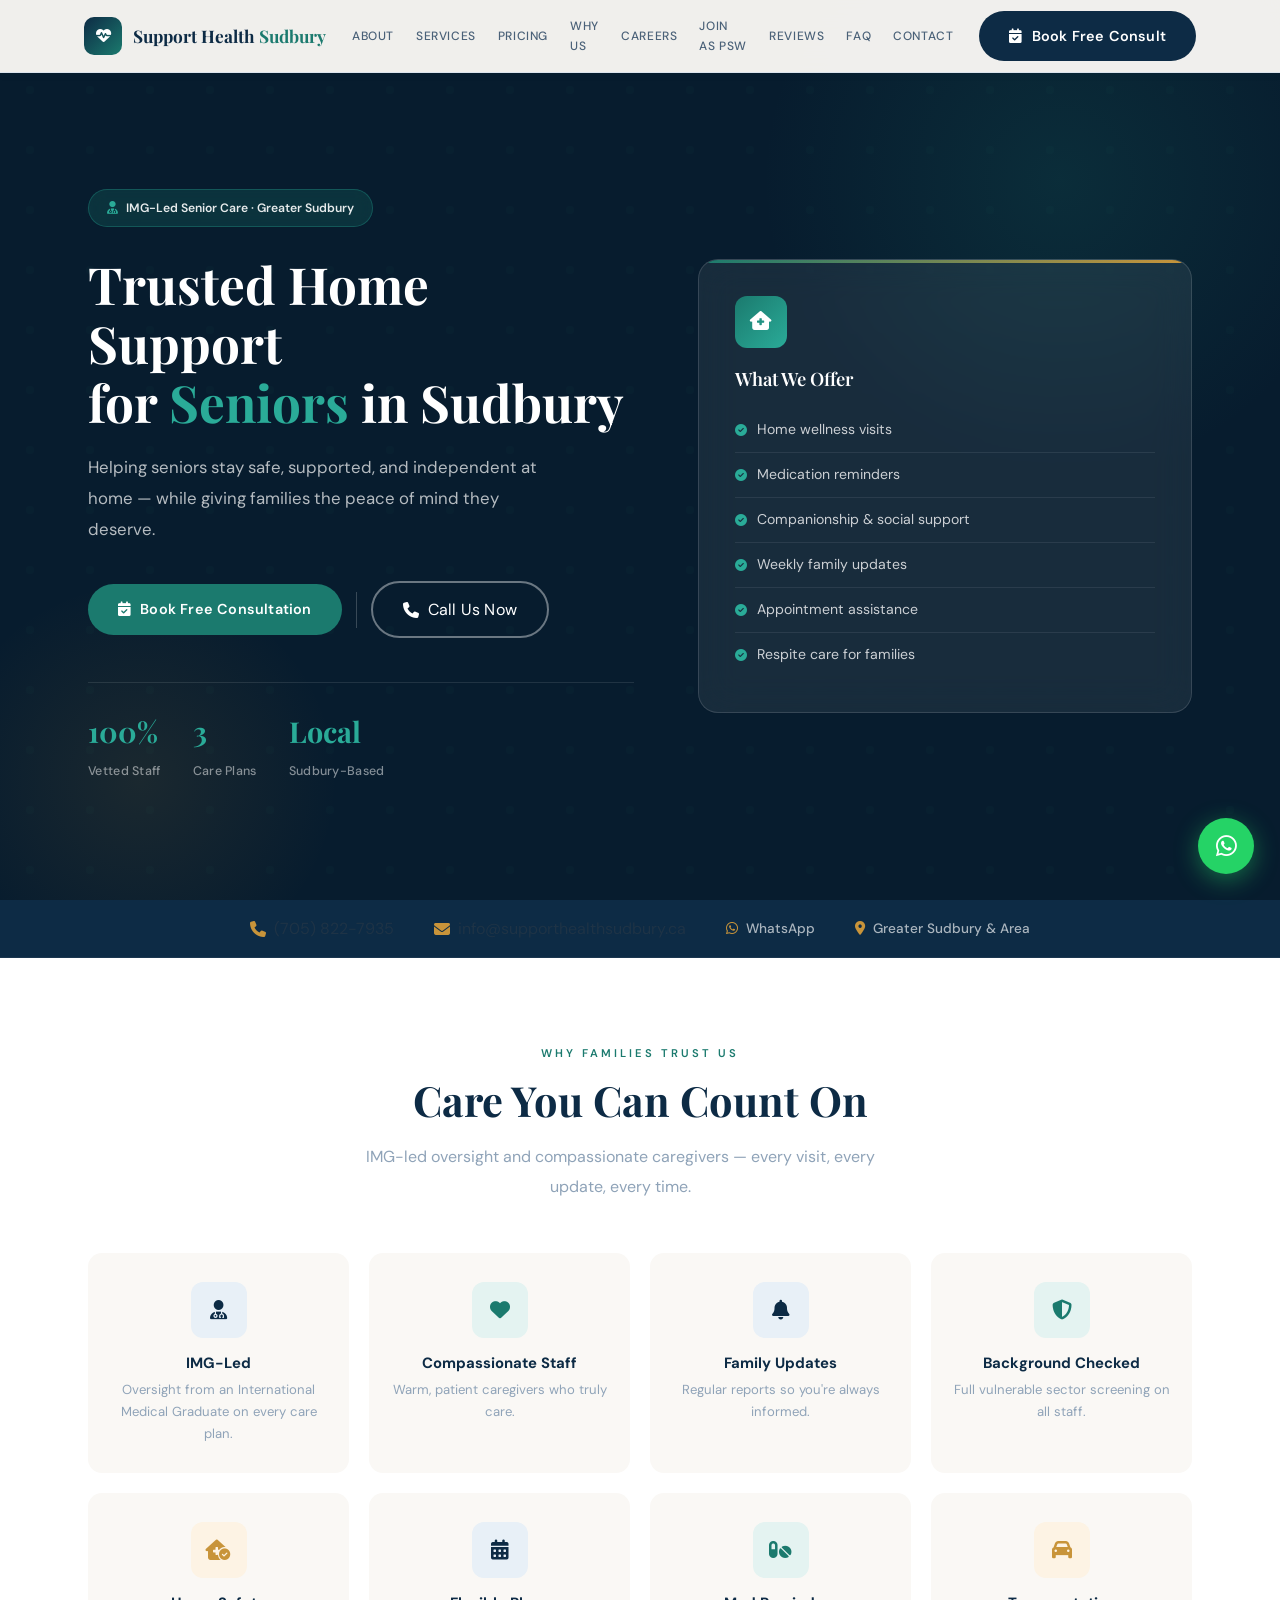
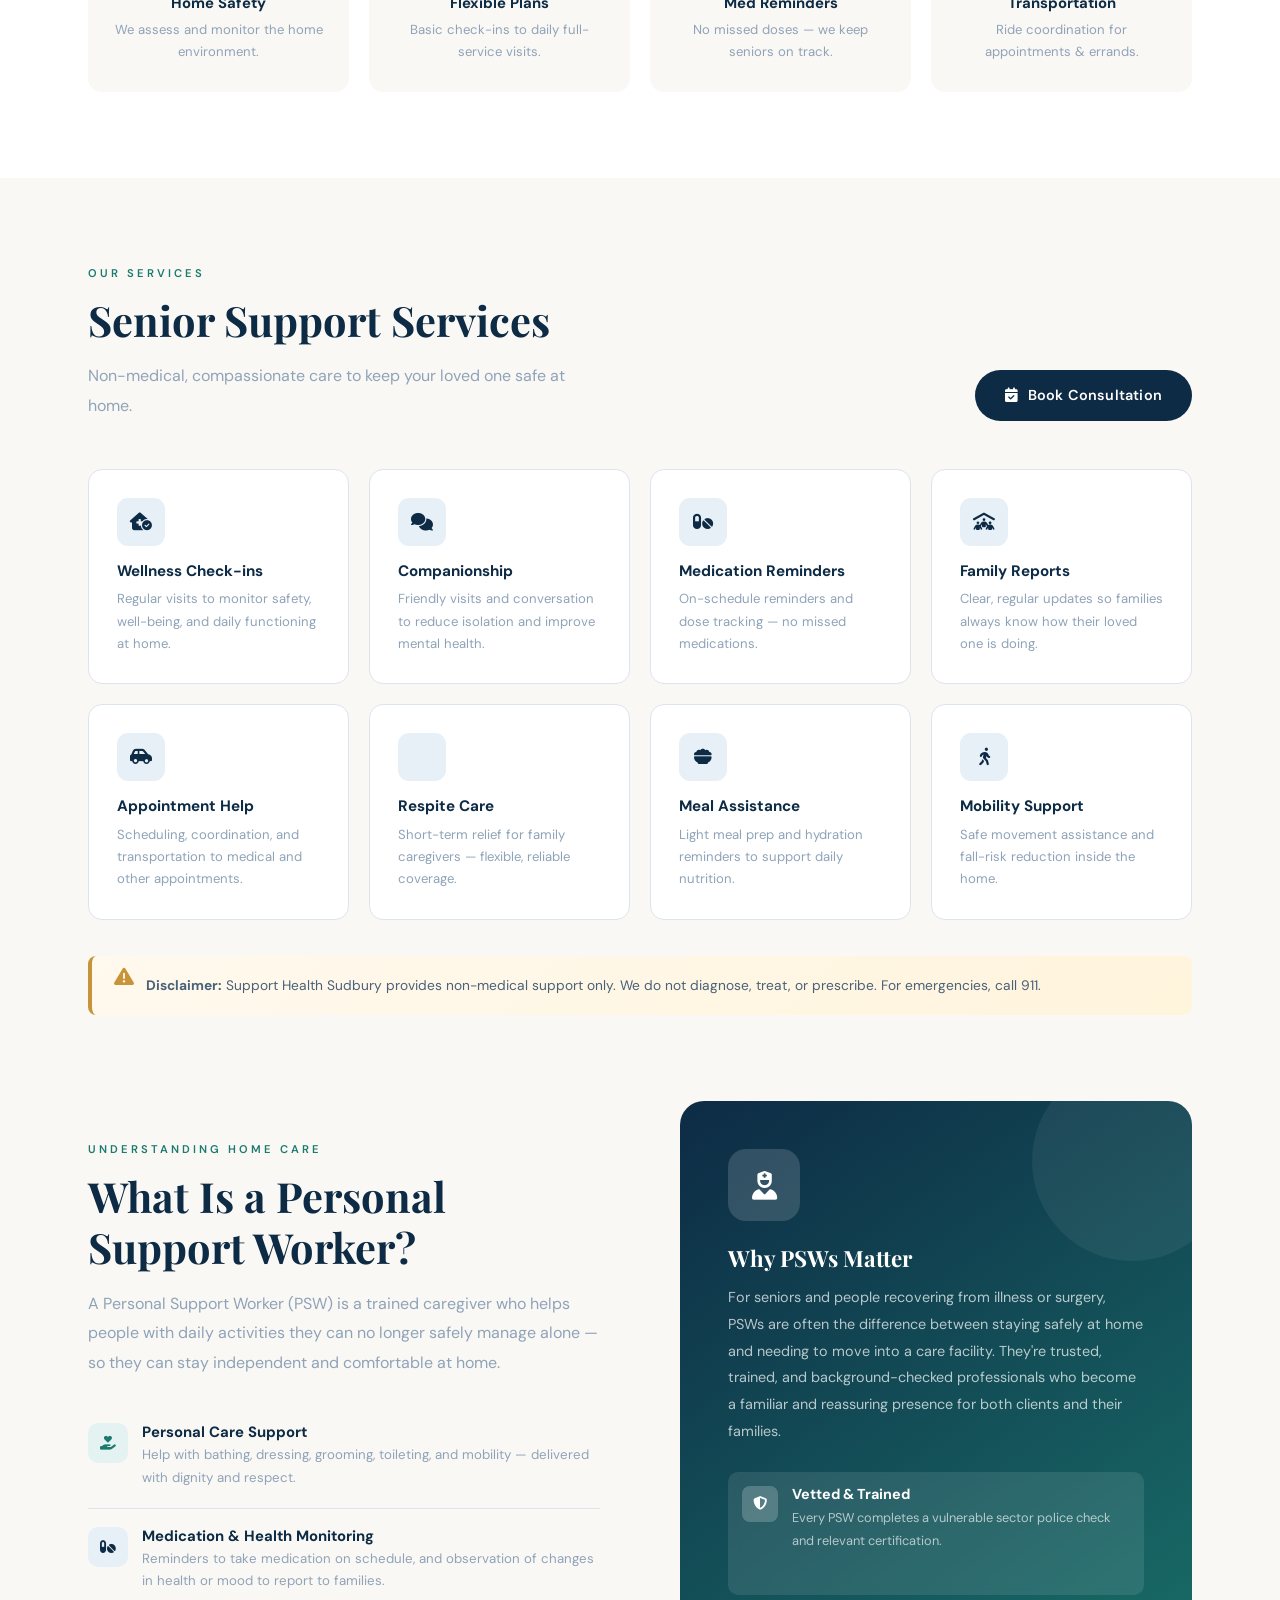
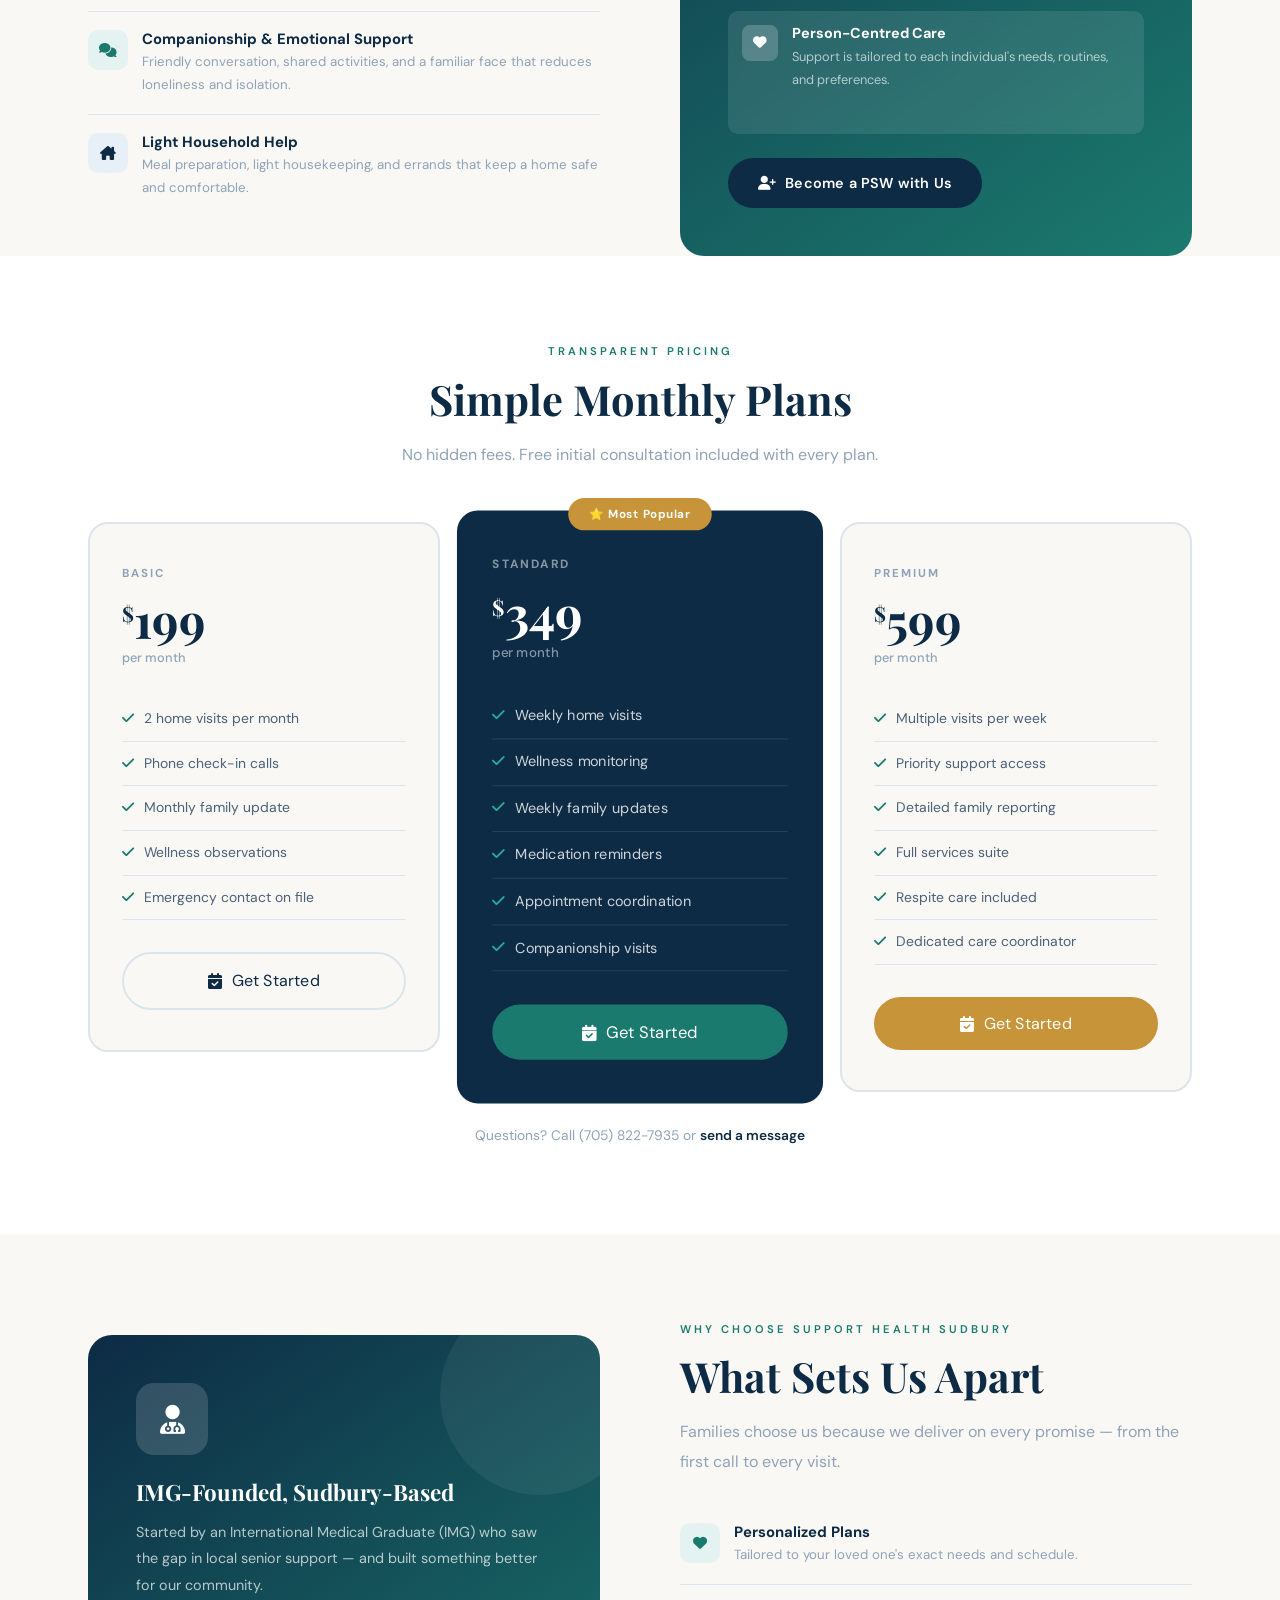
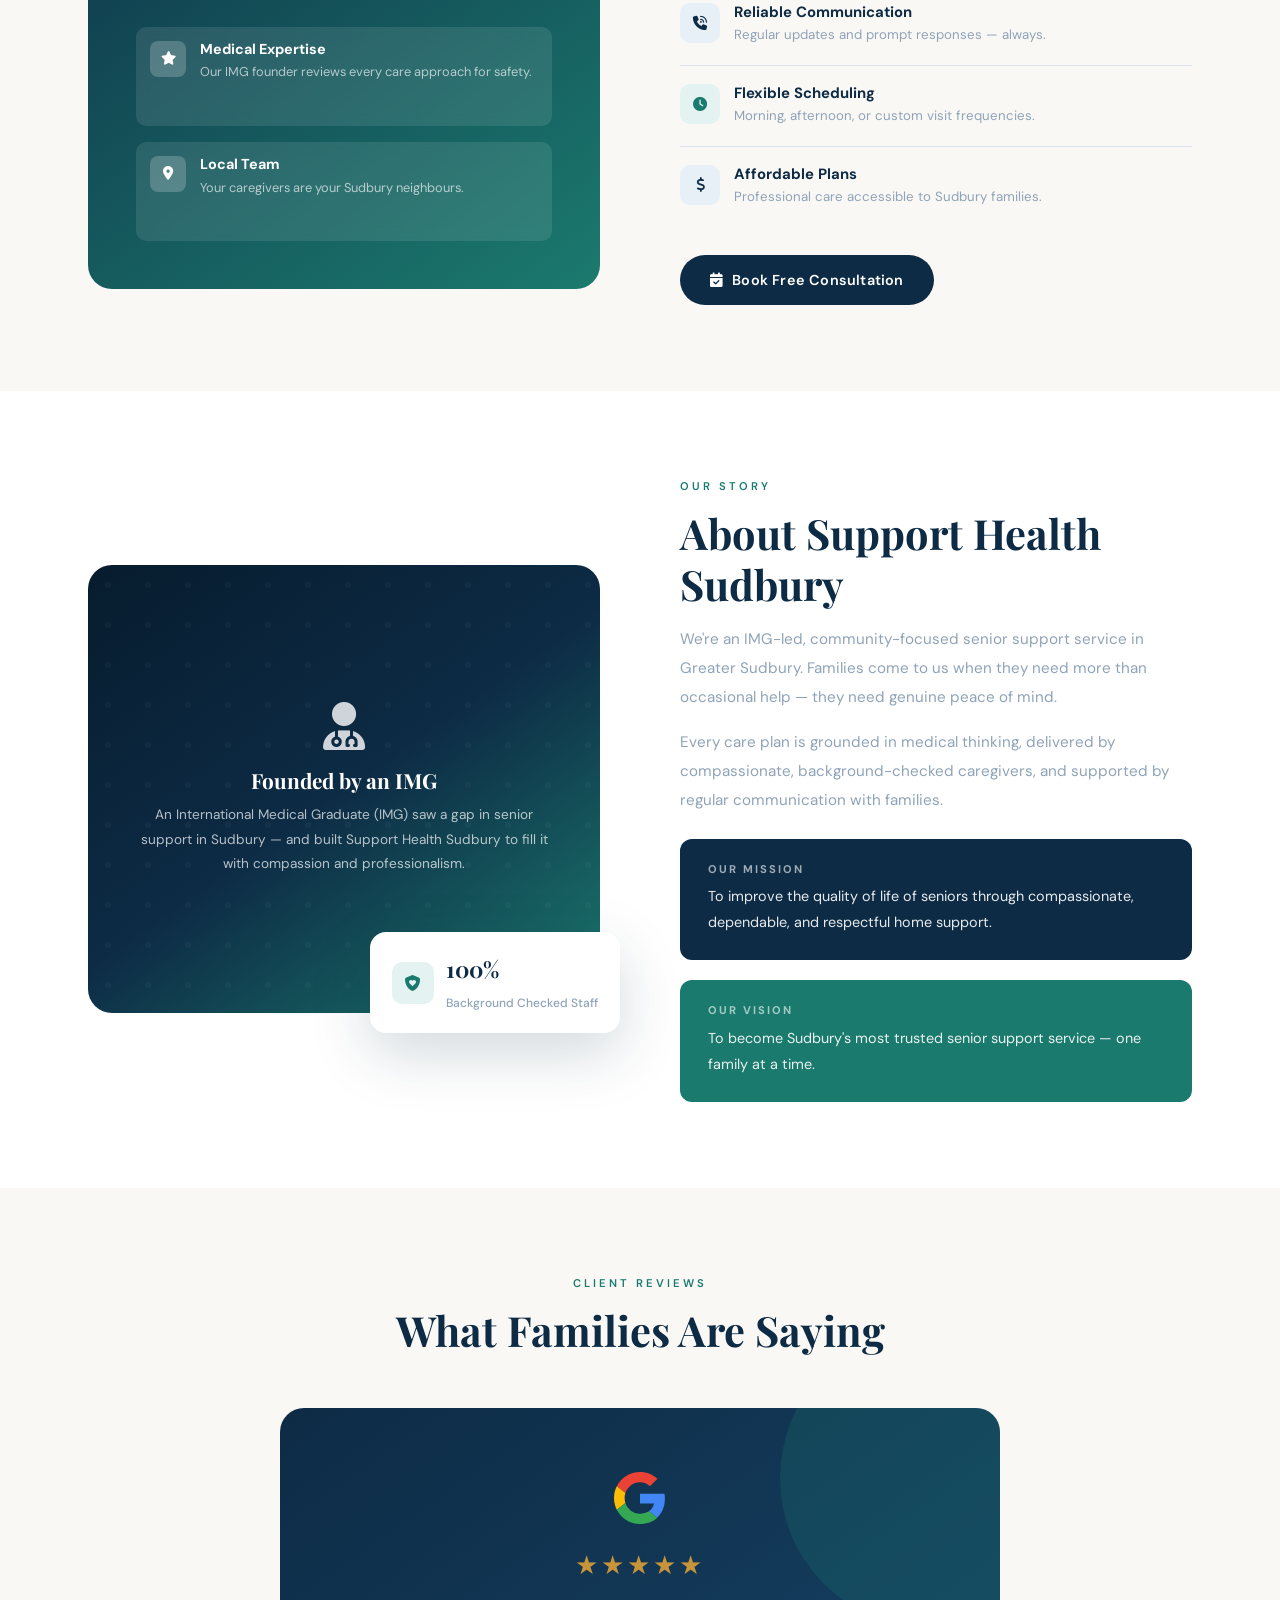
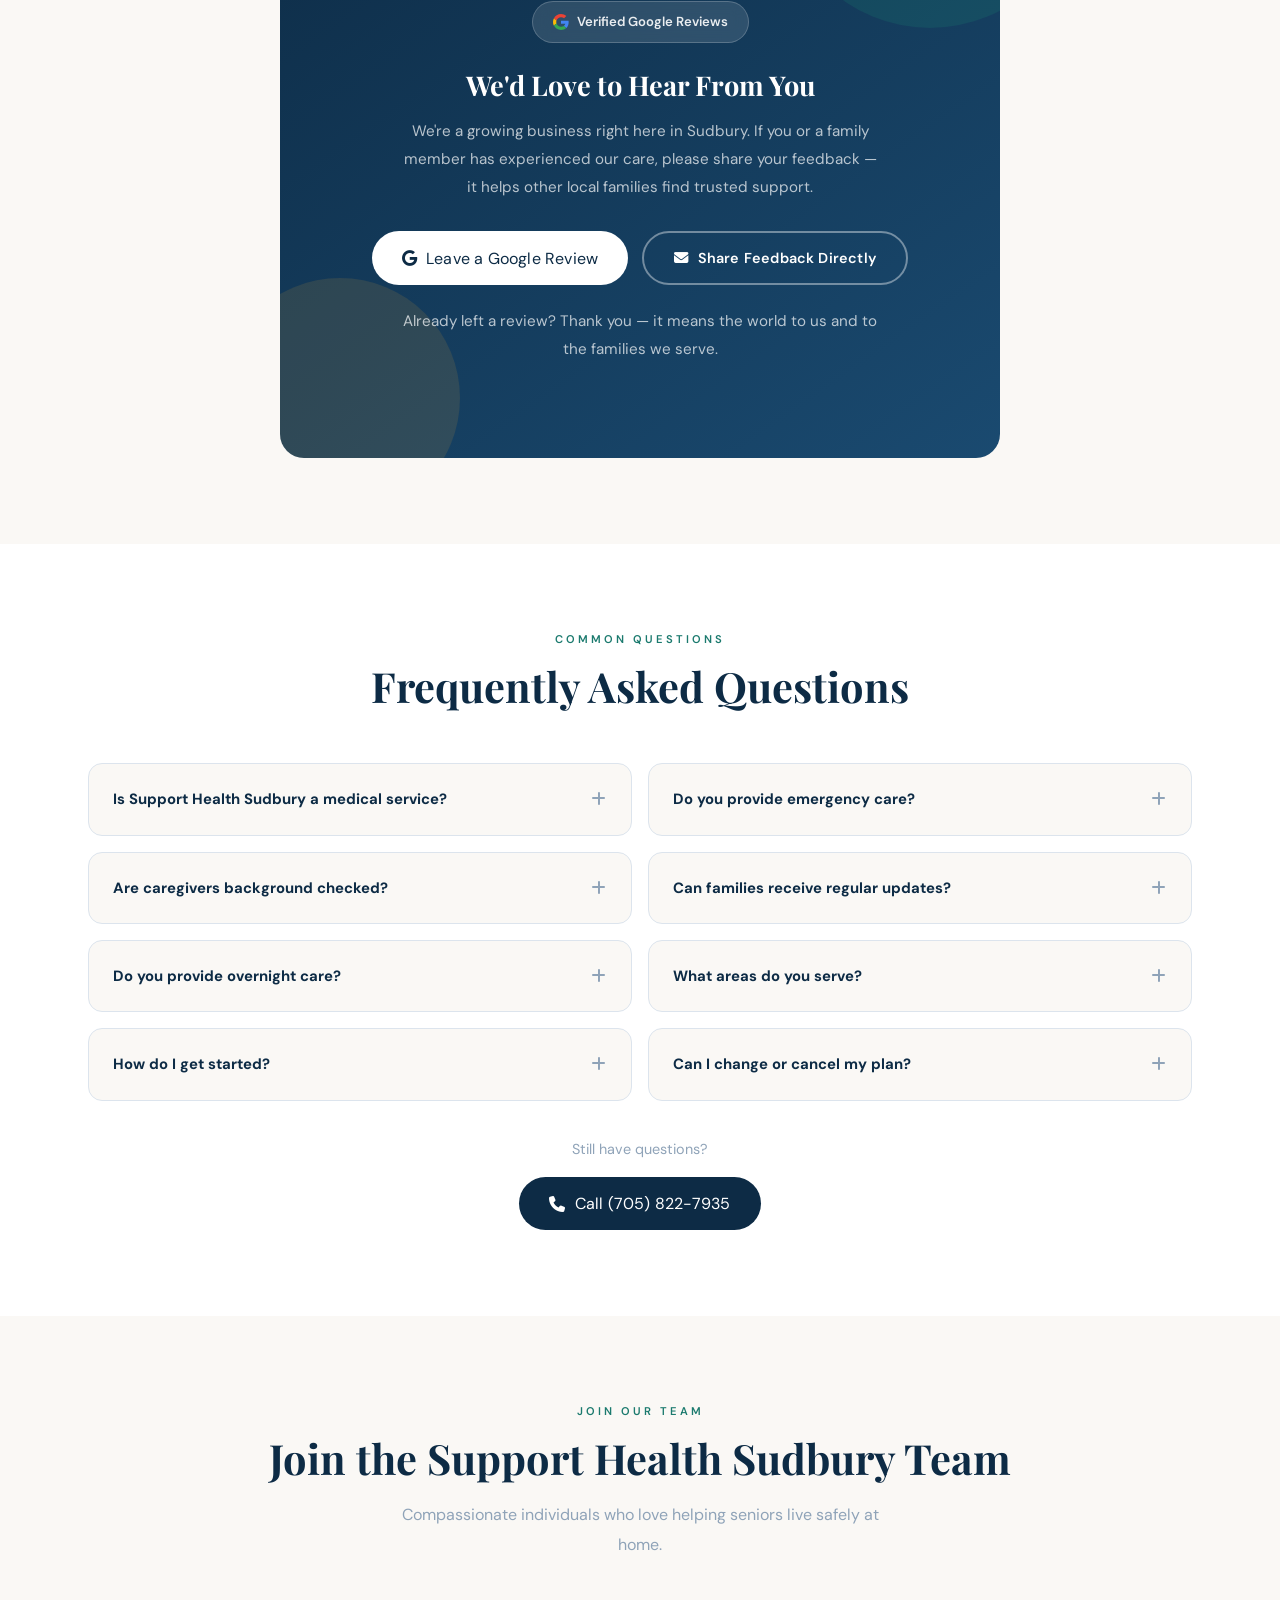
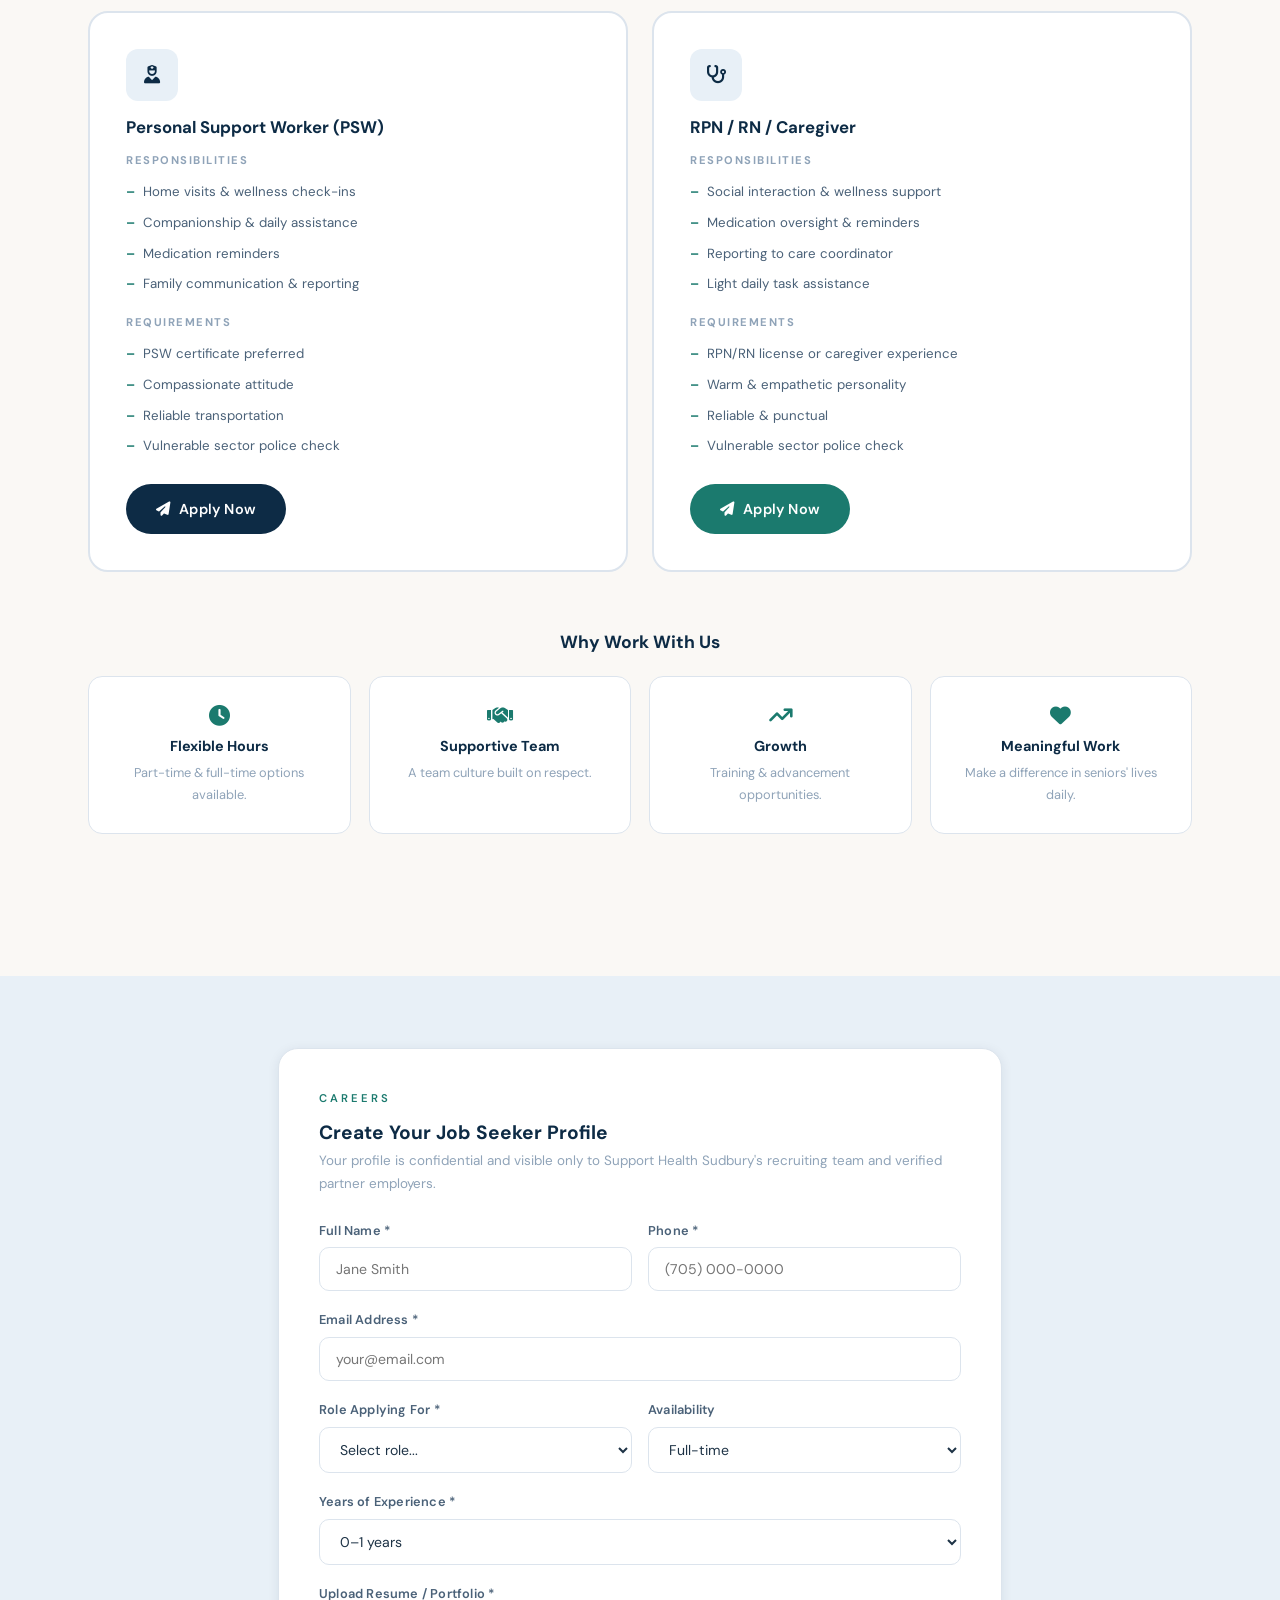
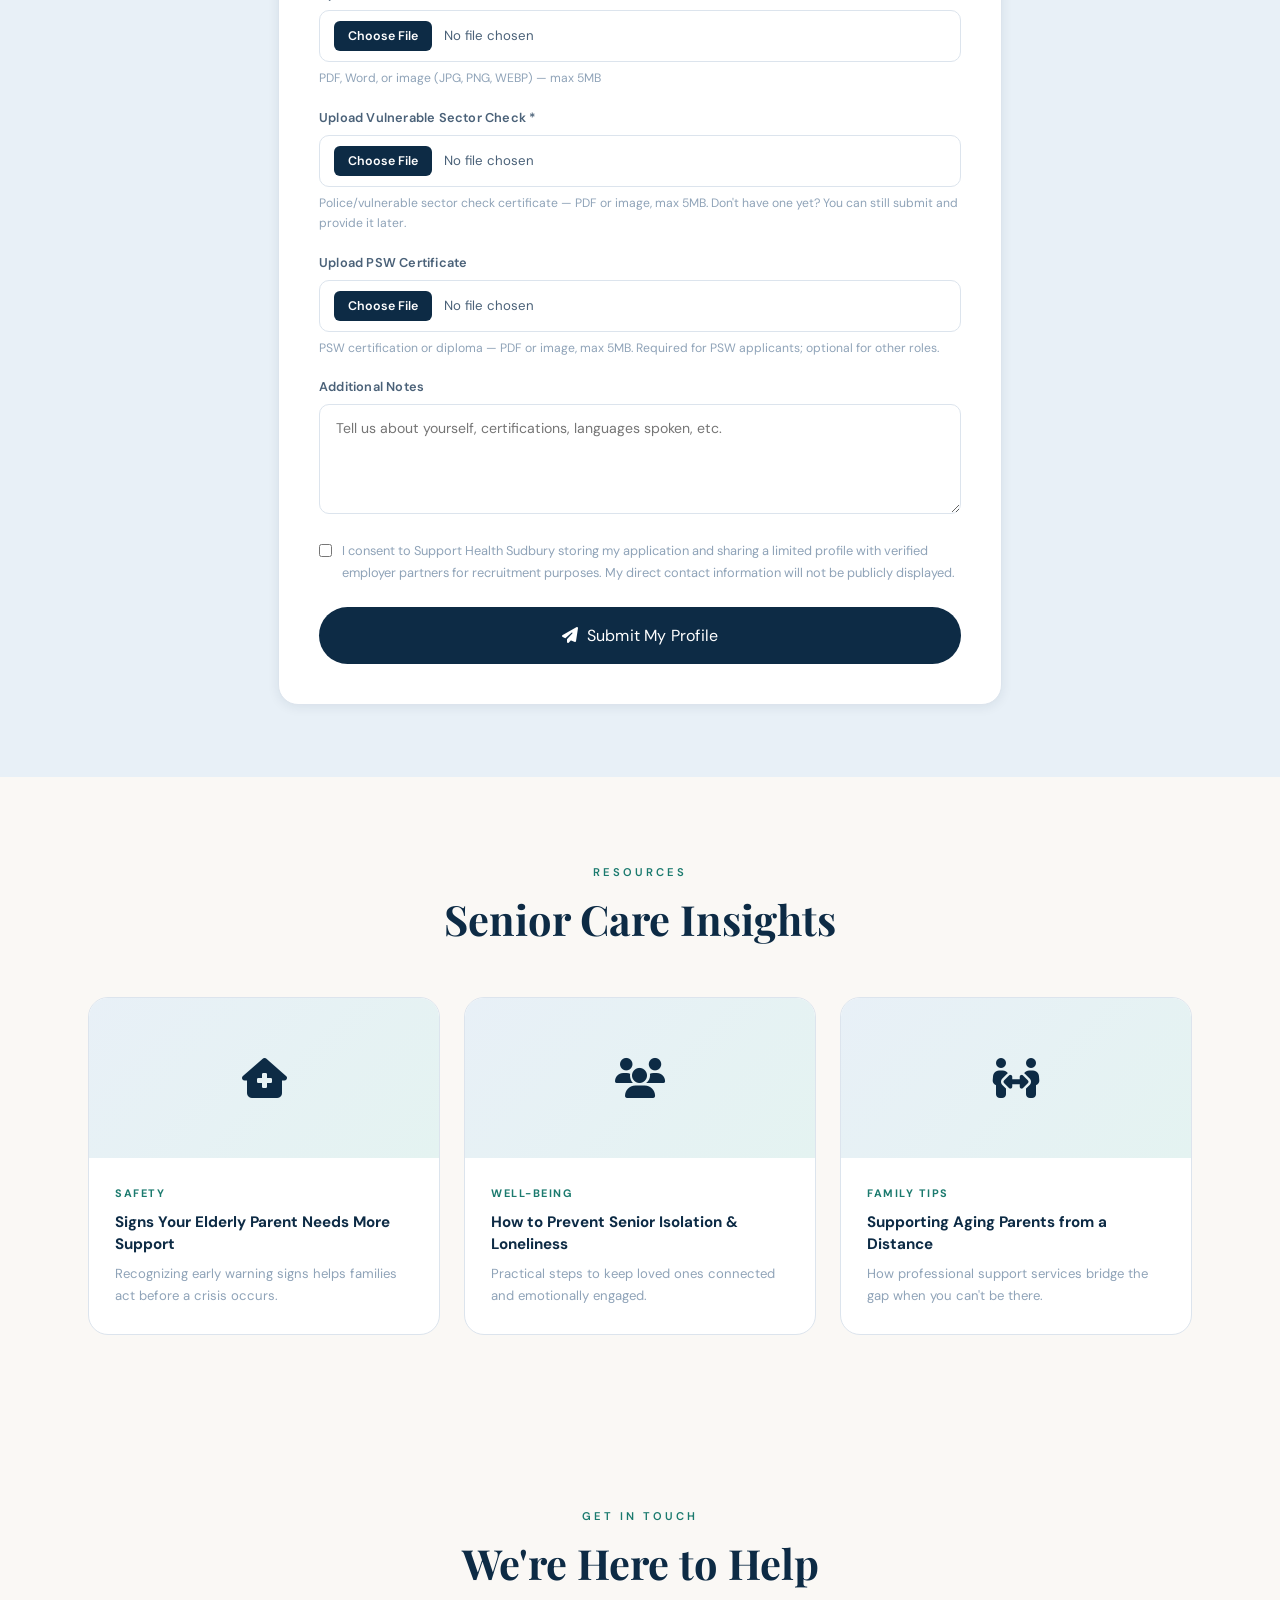
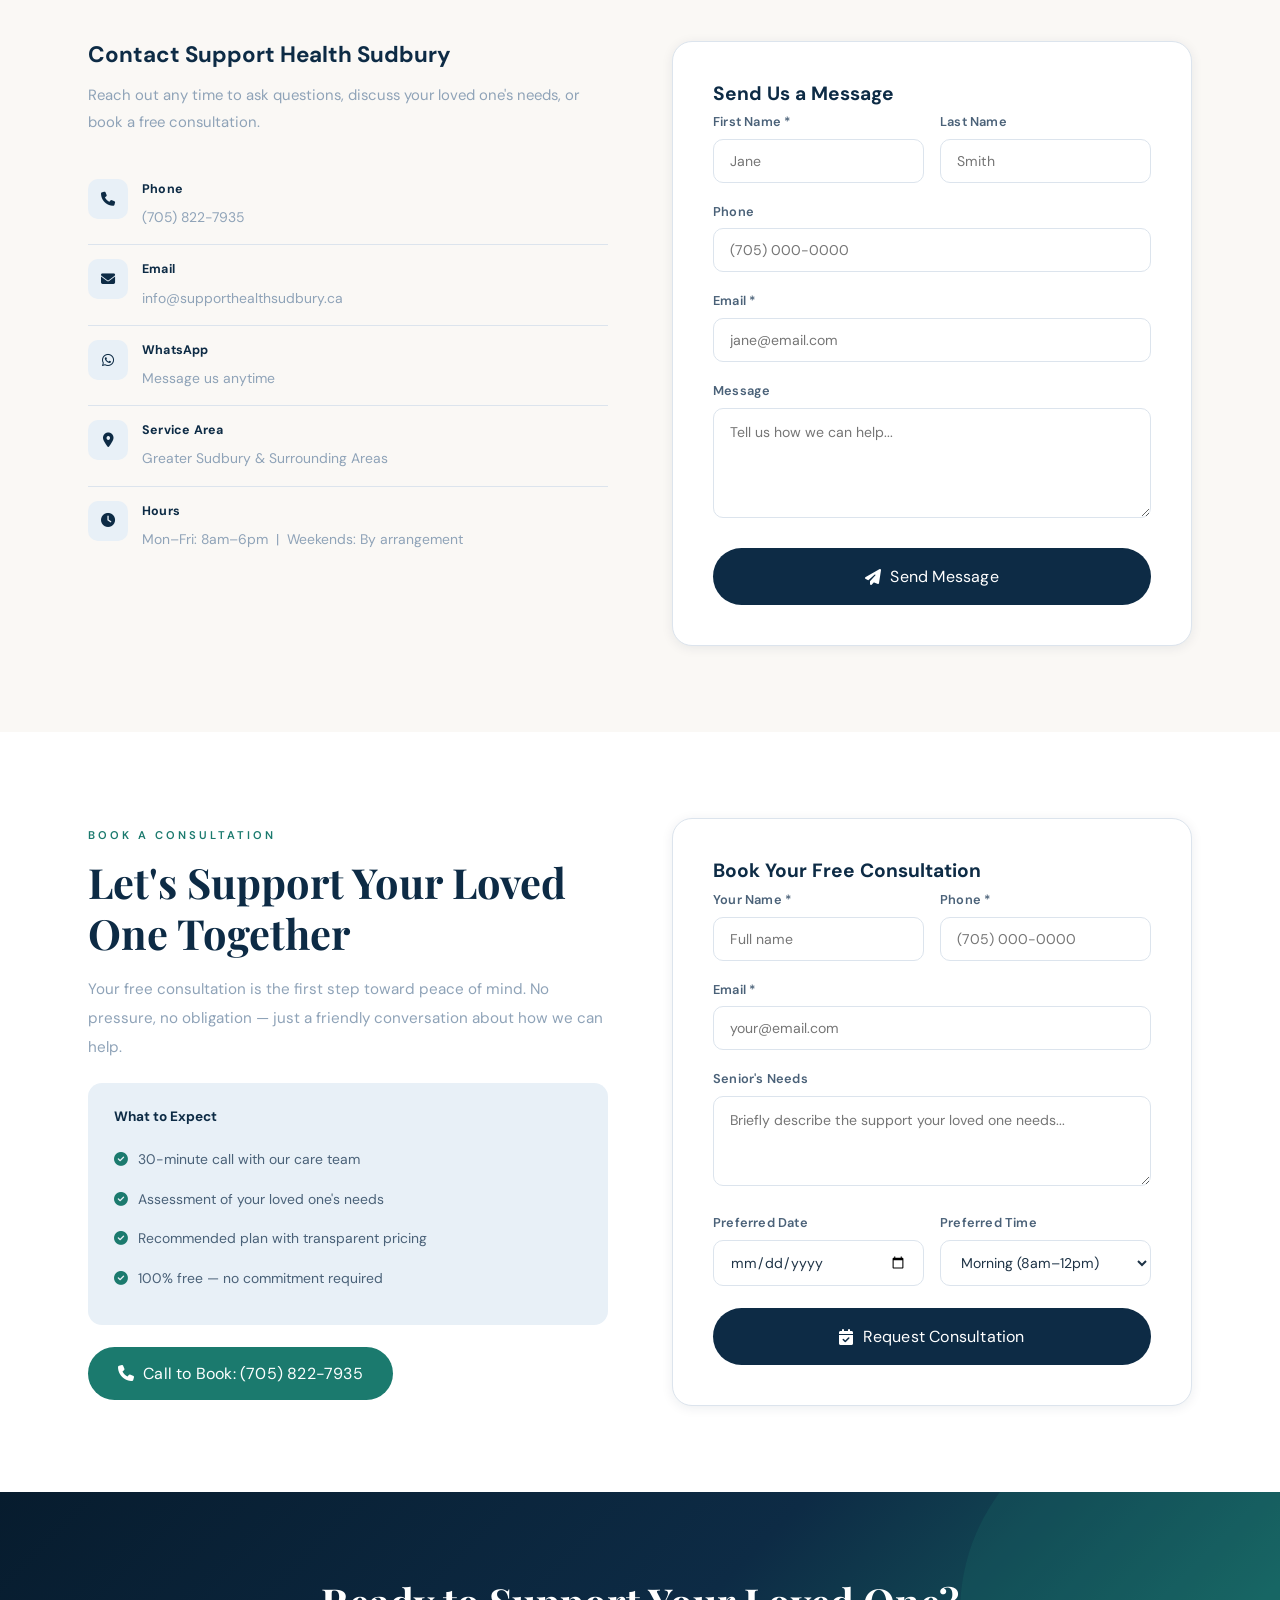
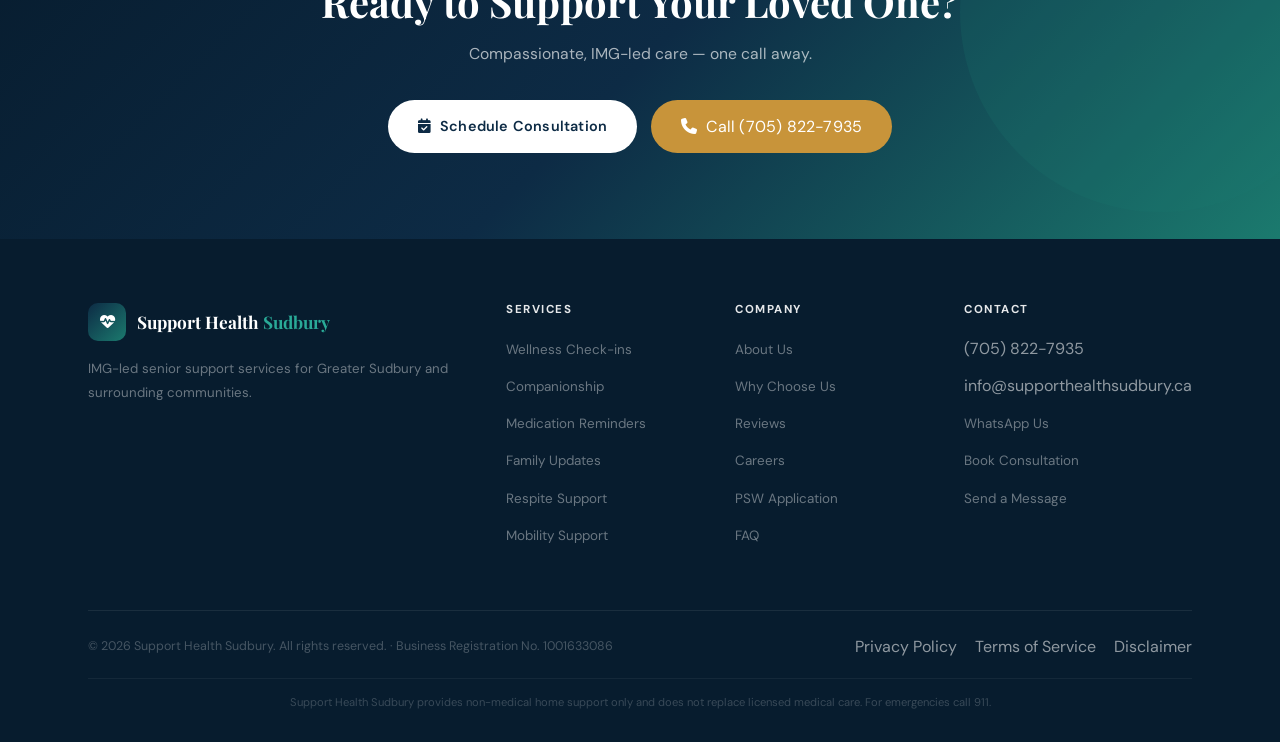
==== commit 7118eb16: "Update index.html" ====
--- a/index.html
+++ b/index.html
@@ -3,8 +3,8 @@
 <head>
 <meta charset="UTF-8"/>
 <meta name="viewport" content="width=device-width,initial-scale=1.0"/>
-<title>Support Health Sudbury | Doctor-Led Senior Home Support</title>
-<meta name="description" content="Doctor-led senior home support in Greater Sudbury. Wellness visits, companionship, medication reminders, respite support, and more."/>
+<title>Support Health Sudbury | IMG-Led Senior Home Support</title>
+<meta name="description" content="IMG-led senior home support in Greater Sudbury. Wellness visits, companionship, medication reminders, respite support, and more."/>
 <link rel="preconnect" href="https://fonts.googleapis.com"/>
 <link href="https://fonts.googleapis.com/css2?family=Playfair+Display:wght@400;600;700;800&family=DM+Sans:wght@300;400;500;600;700&display=swap" rel="stylesheet"/>
 <link rel="stylesheet" href="https://cdnjs.cloudflare.com/ajax/libs/font-awesome/6.5.0/css/all.min.css"/>
@@ -484,7 +484,7 @@
   <div class="container">
     <div class="hero-grid">
       <div class="hero-txt fu">
-        <div class="hero-badge"><i class="fas fa-user-doctor"></i> Doctor-Led Senior Care · Greater Sudbury</div>
+        <div class="hero-badge"><i class="fas fa-user-doctor"></i> IMG-Led Senior Care · Greater Sudbury</div>
         <h1>Trusted Home Support<br>for <em>Seniors</em> in Sudbury</h1>
         <p>Helping seniors stay safe, supported, and independent at home — while giving families the peace of mind they deserve.</p>
         <div class="hero-btns">
@@ -530,10 +530,10 @@
     <div class="trust-header fu">
       <span class="lbl">Why Families Trust Us</span>
       <h2 class="stitle">Care You Can Count On</h2>
-      <p class="ssub">Doctor-led oversight and compassionate caregivers — every visit, every update, every time.</p>
+      <p class="ssub">IMG-led oversight and compassionate caregivers — every visit, every update, every time.</p>
     </div>
     <div class="tgrid">
-      <div class="tcard fu"><div class="tico navy"><i class="fas fa-user-doctor"></i></div><h4>Doctor-Led</h4><p>Physician oversight on every care plan.</p></div>
+      <div class="tcard fu"><div class="tico navy"><i class="fas fa-user-doctor"></i></div><h4>IMG-Led</h4><p>Oversight from an International Medical Graduate on every care plan.</p></div>
       <div class="tcard fu"><div class="tico teal"><i class="fas fa-heart"></i></div><h4>Compassionate Staff</h4><p>Warm, patient caregivers who truly care.</p></div>
       <div class="tcard fu"><div class="tico navy"><i class="fas fa-bell"></i></div><h4>Family Updates</h4><p>Regular reports so you're always informed.</p></div>
       <div class="tcard fu"><div class="tico teal"><i class="fas fa-shield-halved"></i></div><h4>Background Checked</h4><p>Full vulnerable sector screening on all staff.</p></div>
@@ -676,10 +676,10 @@
     <div class="why-grid">
       <div class="why-vis fu">
         <div class="why-vis-icon"><i class="fas fa-user-doctor"></i></div>
-        <h3>Physician-Founded, Sudbury-Based</h3>
-        <p>Started by an internationally trained doctor who saw the gap in local senior support — and built something better for our community.</p>
+        <h3>IMG-Founded, Sudbury-Based</h3>
+        <p>Started by an International Medical Graduate (IMG) who saw the gap in local senior support — and built something better for our community.</p>
         <div class="why-pts">
-          <div class="wpt"><div class="wpi"><i class="fas fa-star"></i></div><div><h4>Medical Expertise</h4><p>Doctor reviews every care approach for safety.</p></div></div>
+          <div class="wpt"><div class="wpi"><i class="fas fa-star"></i></div><div><h4>Medical Expertise</h4><p>Our IMG founder reviews every care approach for safety.</p></div></div>
           <div class="wpt"><div class="wpi"><i class="fas fa-map-marker-alt"></i></div><div><h4>Local Team</h4><p>Your caregivers are your Sudbury neighbours.</p></div></div>
         </div>
       </div>
@@ -706,8 +706,8 @@
       <div class="abt-visual fu">
         <div class="abt-vis-main">
           <i class="fas fa-user-doctor"></i>
-          <h3>Founded by a Physician</h3>
-          <p>An internationally trained doctor saw a gap in senior support in Sudbury — and built Support Health Sudbury to fill it with compassion and professionalism.</p>
+          <h3>Founded by an IMG</h3>
+          <p>An International Medical Graduate (IMG) saw a gap in senior support in Sudbury — and built Support Health Sudbury to fill it with compassion and professionalism.</p>
         </div>
         <div class="abt-float">
           <div class="abt-float-ico"><i class="fas fa-shield-heart"></i></div>
@@ -717,7 +717,7 @@
       <div class="fu" style="transition-delay:.1s">
         <span class="lbl">Our Story</span>
         <h2 class="stitle">About Support Health Sudbury</h2>
-        <p style="color:var(--g400);line-height:1.9;margin-bottom:16px;font-size:.95rem">We're a doctor-led, community-focused senior support service in Greater Sudbury. Families come to us when they need more than occasional help — they need genuine peace of mind.</p>
+        <p style="color:var(--g400);line-height:1.9;margin-bottom:16px;font-size:.95rem">We're an IMG-led, community-focused senior support service in Greater Sudbury. Families come to us when they need more than occasional help — they need genuine peace of mind.</p>
         <p style="color:var(--g400);line-height:1.9;margin-bottom:24px;font-size:.95rem">Every care plan is grounded in medical thinking, delivered by compassionate, background-checked caregivers, and supported by regular communication with families.</p>
         <div class="mbox navy">
           <h4>Our Mission</h4>
@@ -991,7 +991,7 @@
 <div class="cta-ban">
   <div class="container">
     <h2>Ready to Support Your Loved One?</h2>
-    <p>Compassionate, doctor-led care — one call away.</p>
+    <p>Compassionate, IMG-led care — one call away.</p>
     <div class="cta-btns">
       <a onclick="scrollToSection('book')" class="btn btn-white"><i class="fas fa-calendar-check"></i> Schedule Consultation</a>
       <button class="btn btn-gold" onclick="demoCall();"><i class="fas fa-phone"></i> Call (705) 822-7935</button>
@@ -1005,7 +1005,7 @@
     <div class="f-grid">
       <div class="f-brand">
         <div class="logo"><div class="logo-mark"><i class="fas fa-heart-pulse"></i></div><div class="logo-text">Support Health <span style="color:var(--teal-md)">Sudbury</span></div></div>
-        <p>Doctor-led senior support services for Greater Sudbury and surrounding communities.</p>
+        <p>IMG-led senior support services for Greater Sudbury and surrounding communities.</p>
       </div>
       <div>
         <h5>Services</h5>
@@ -1041,7 +1041,7 @@
       </div>
     </div>
     <div class="f-bot">
-      <p>© 2026 Support Health Sudbury. All rights reserved.</p>
+      <p>© 2026 Support Health Sudbury. All rights reserved. · Business Registration No. 1001633086</p>
       <div class="f-leg"><span>Privacy Policy</span><span>Terms of Service</span><span>Disclaimer</span></div>
     </div>
     <p class="f-disc">Support Health Sudbury provides non-medical home support only and does not replace licensed medical care. For emergencies call 911.</p>
